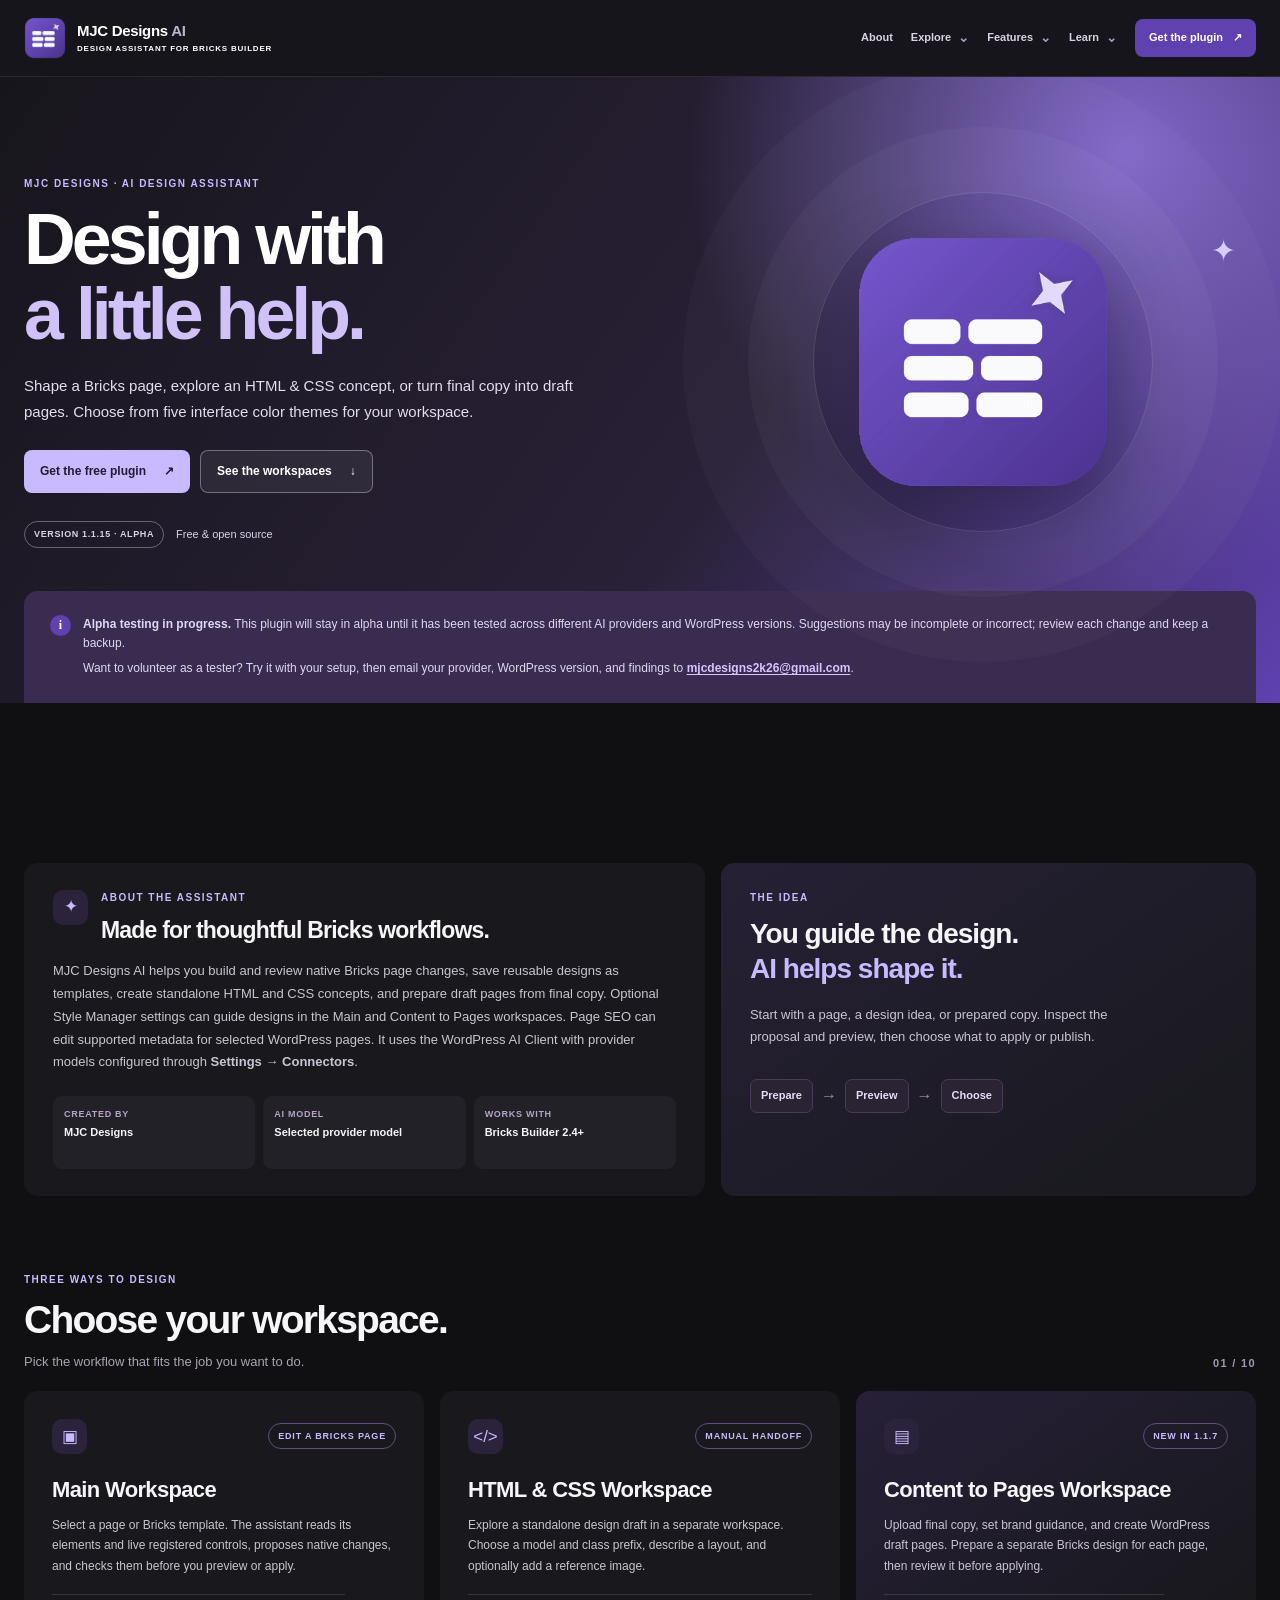
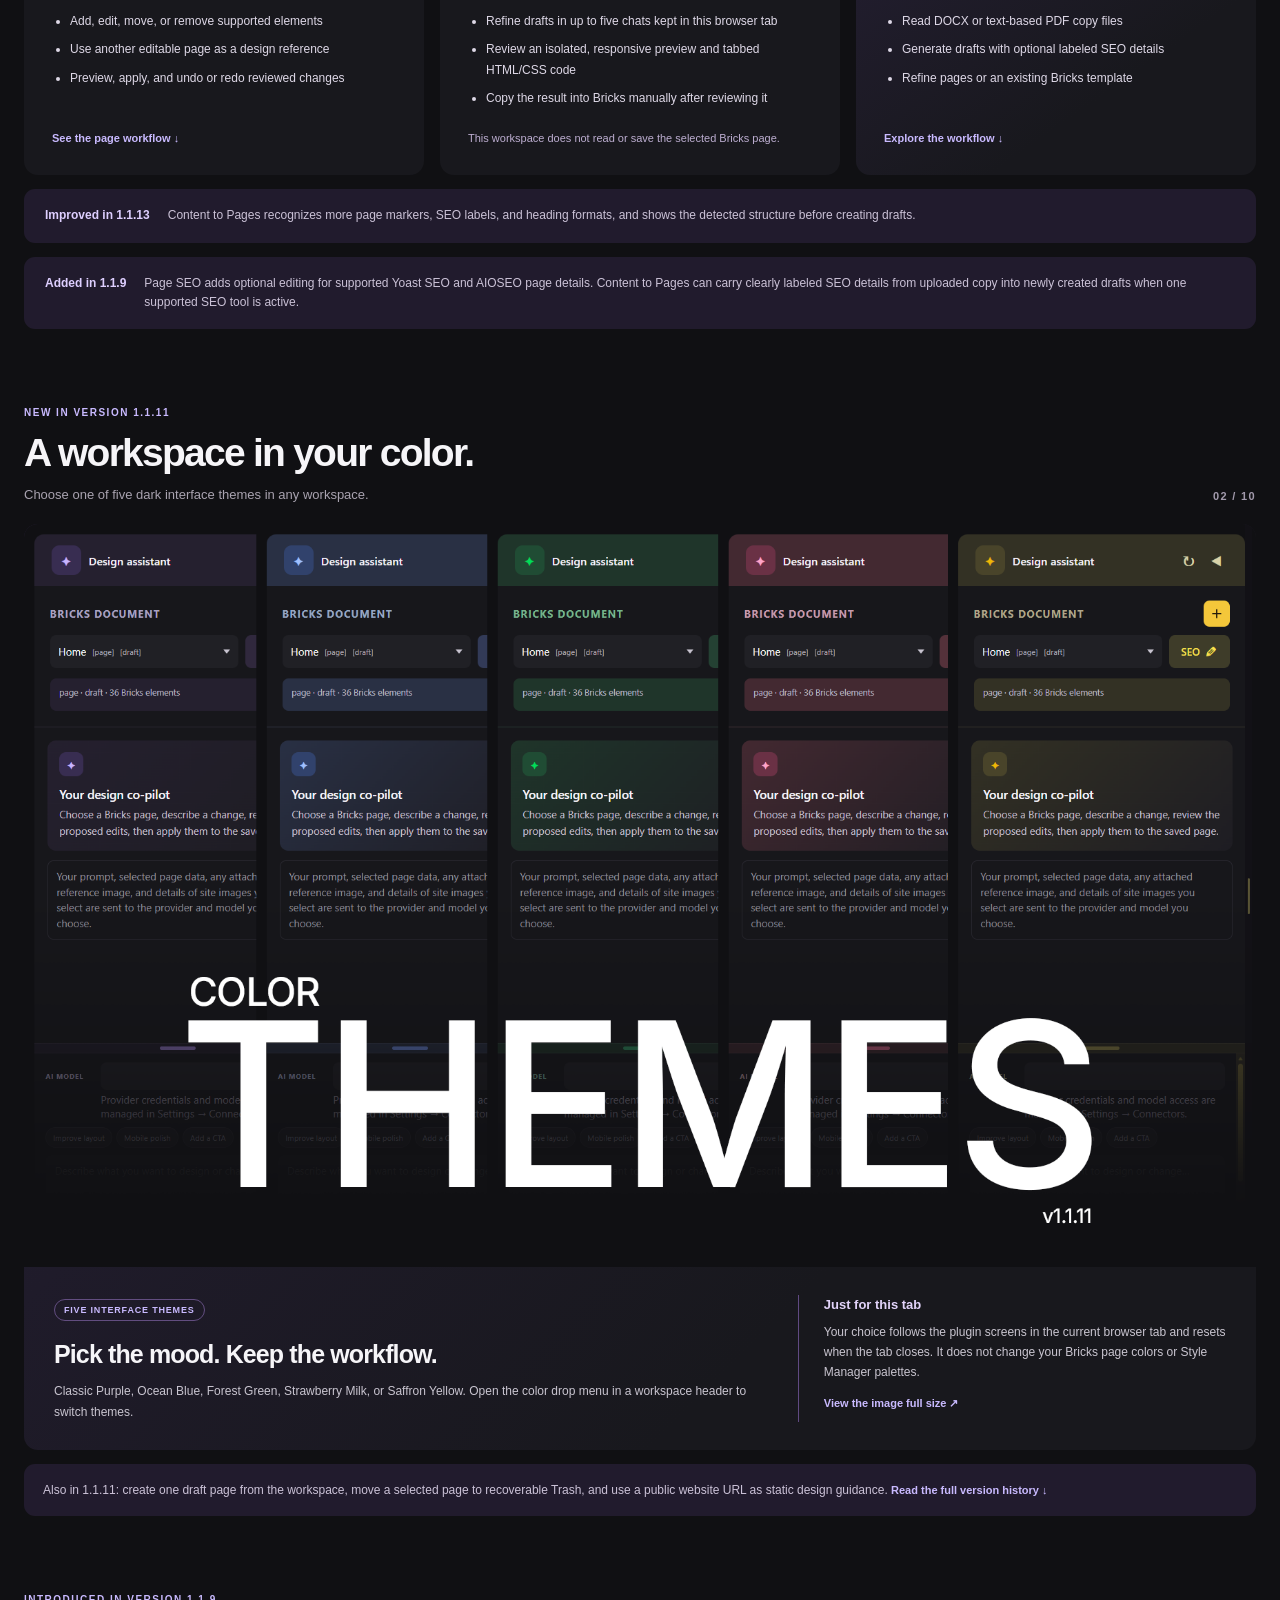
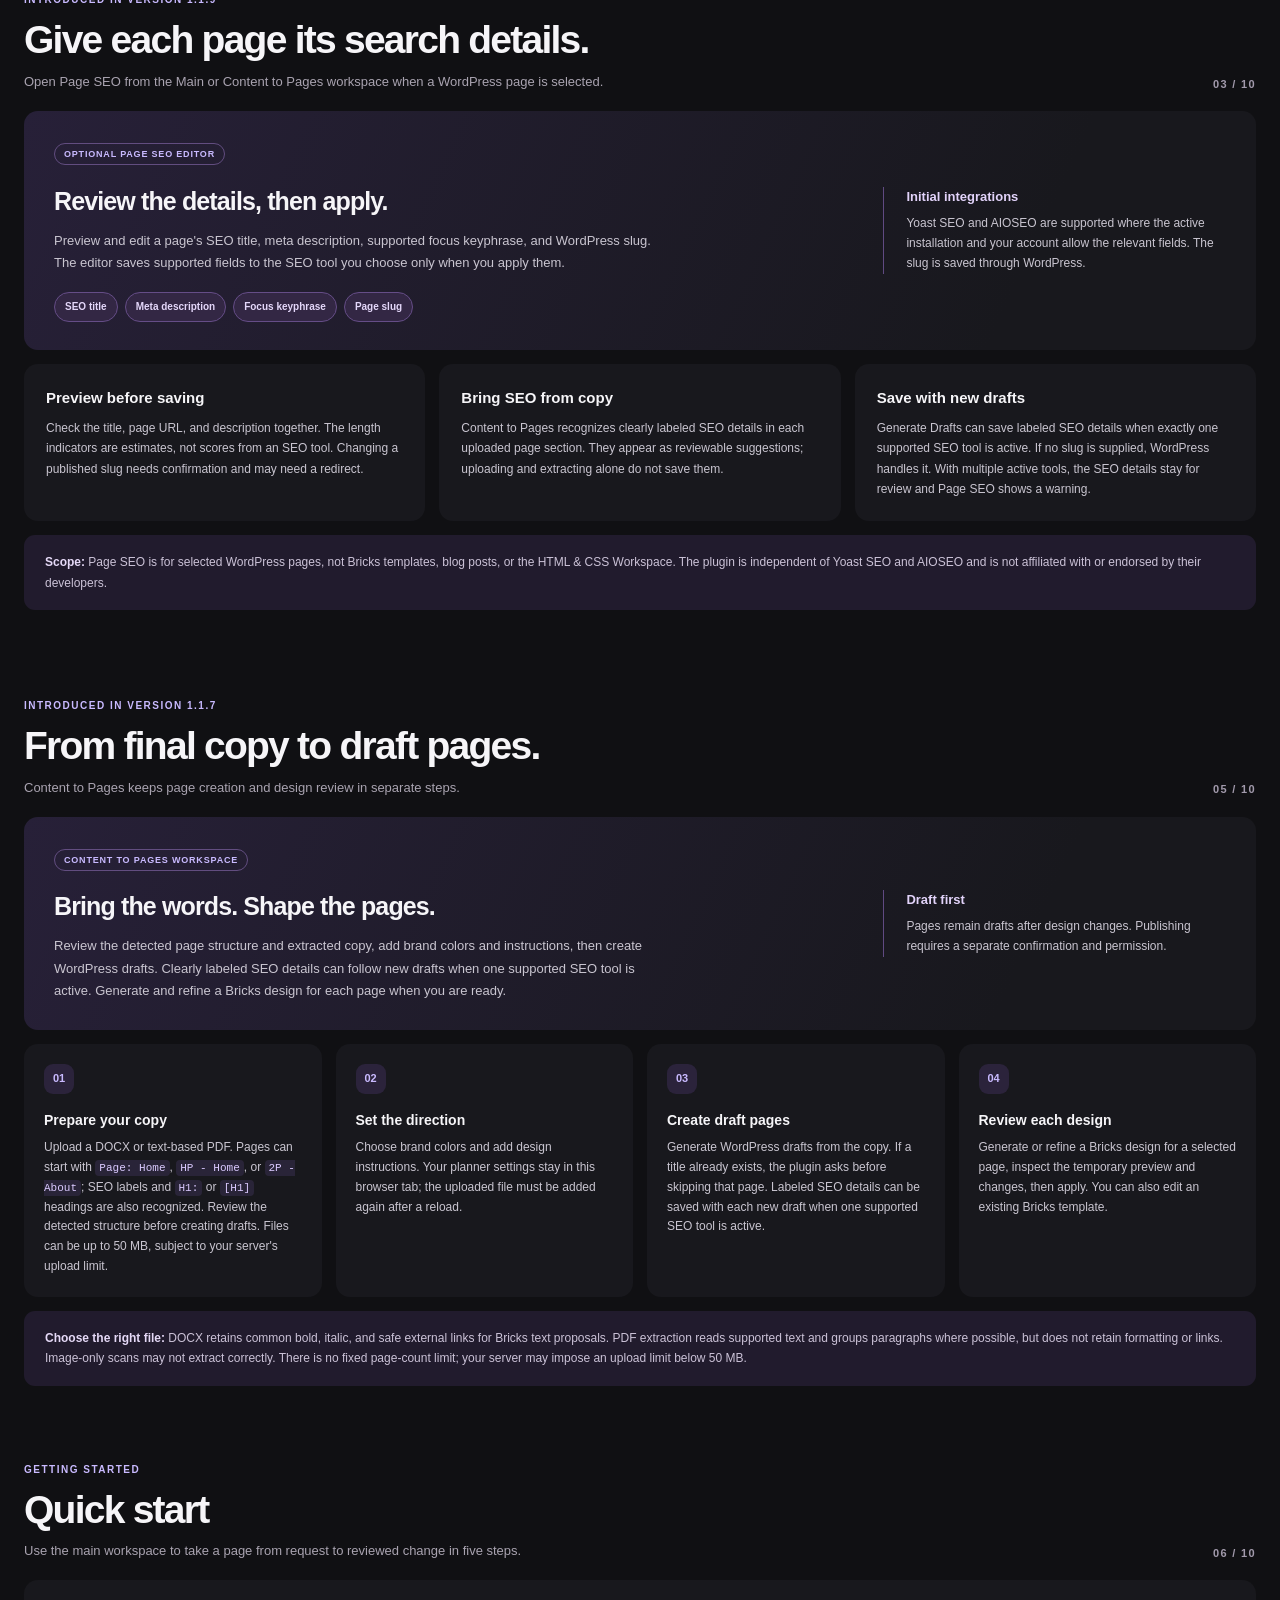
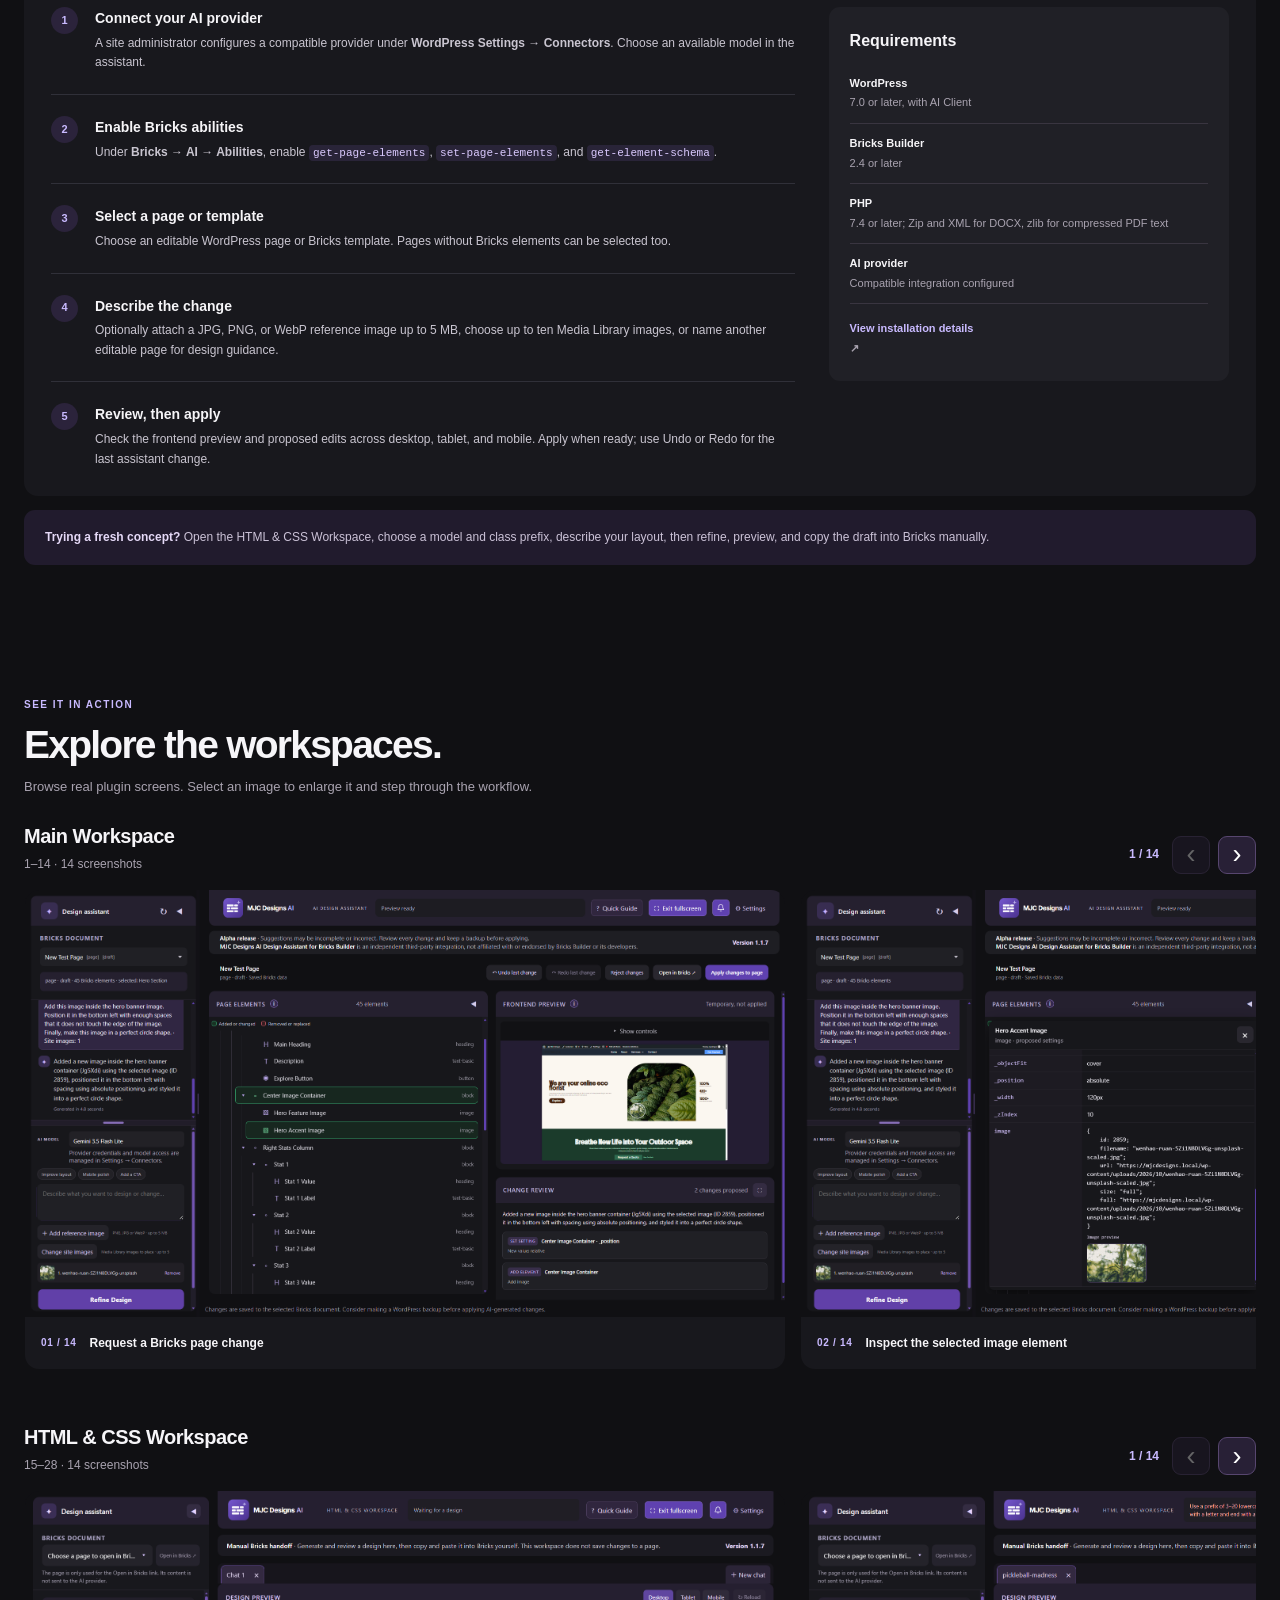
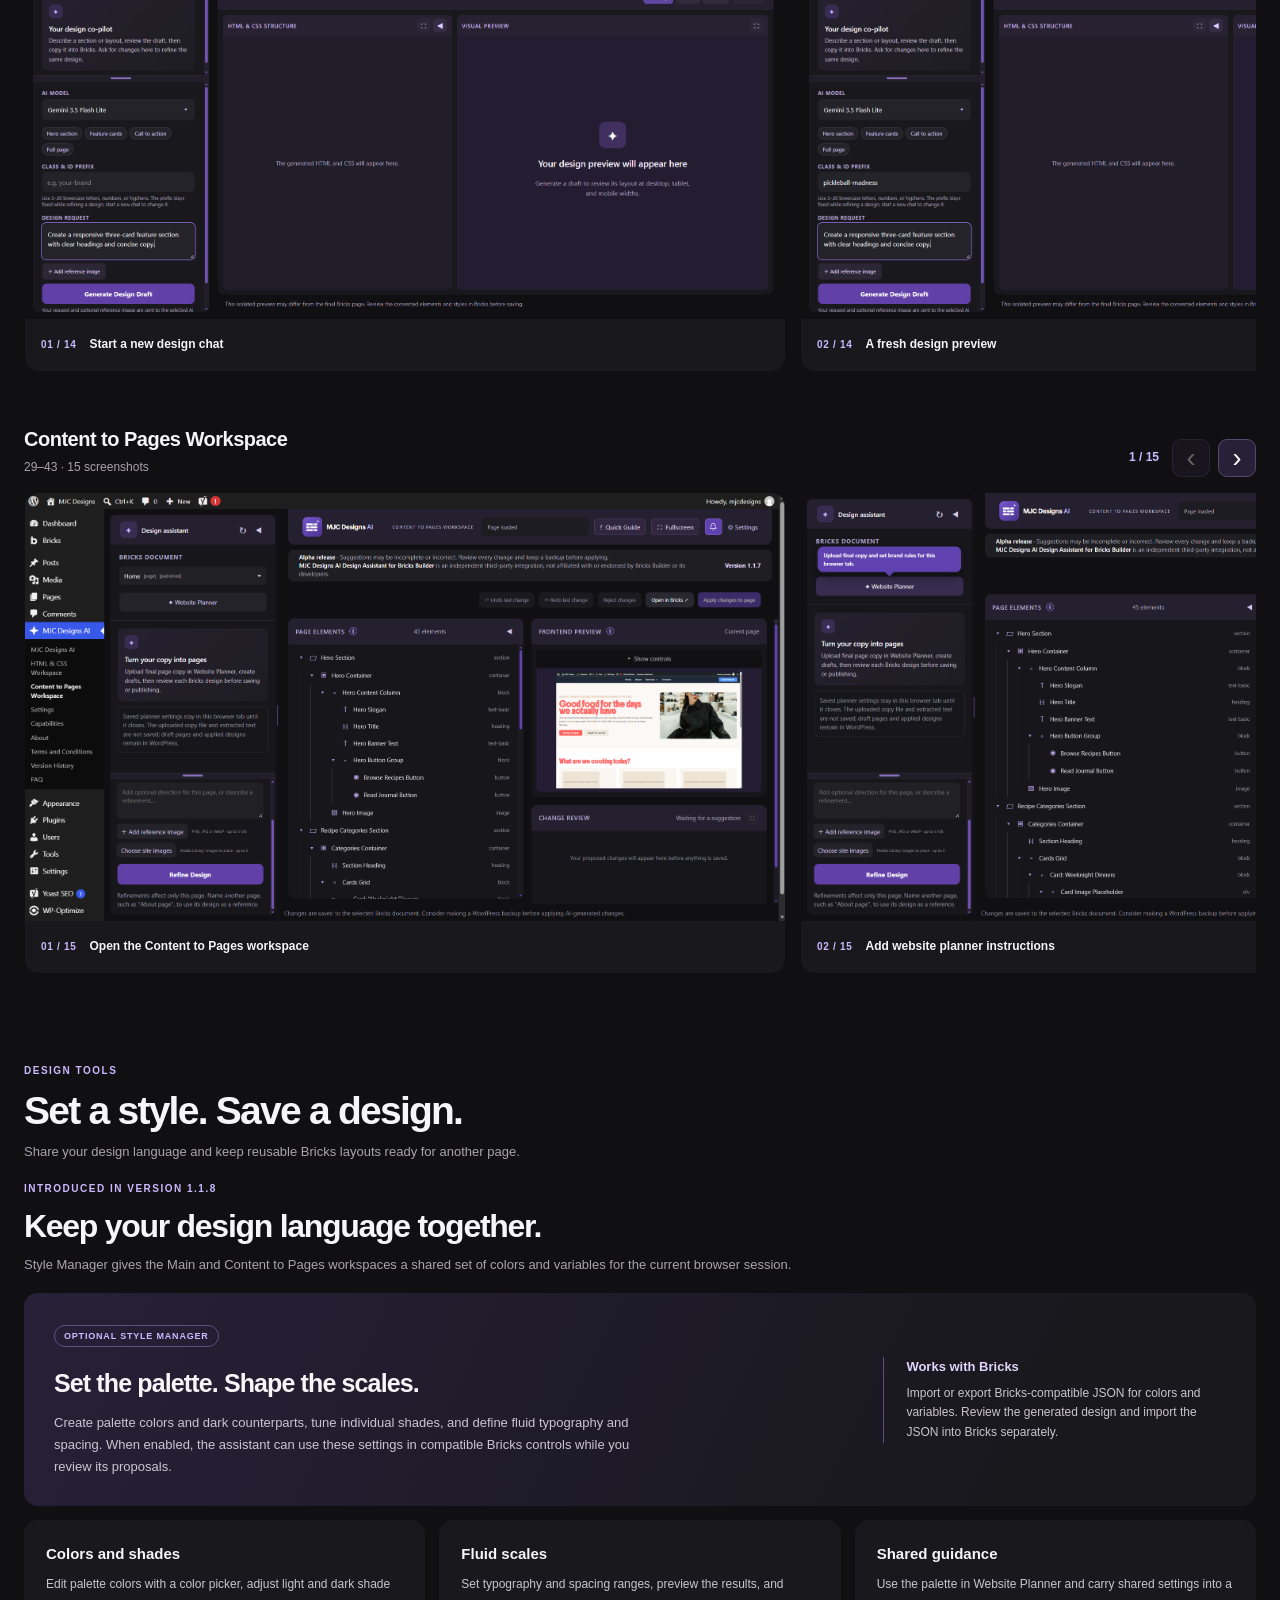
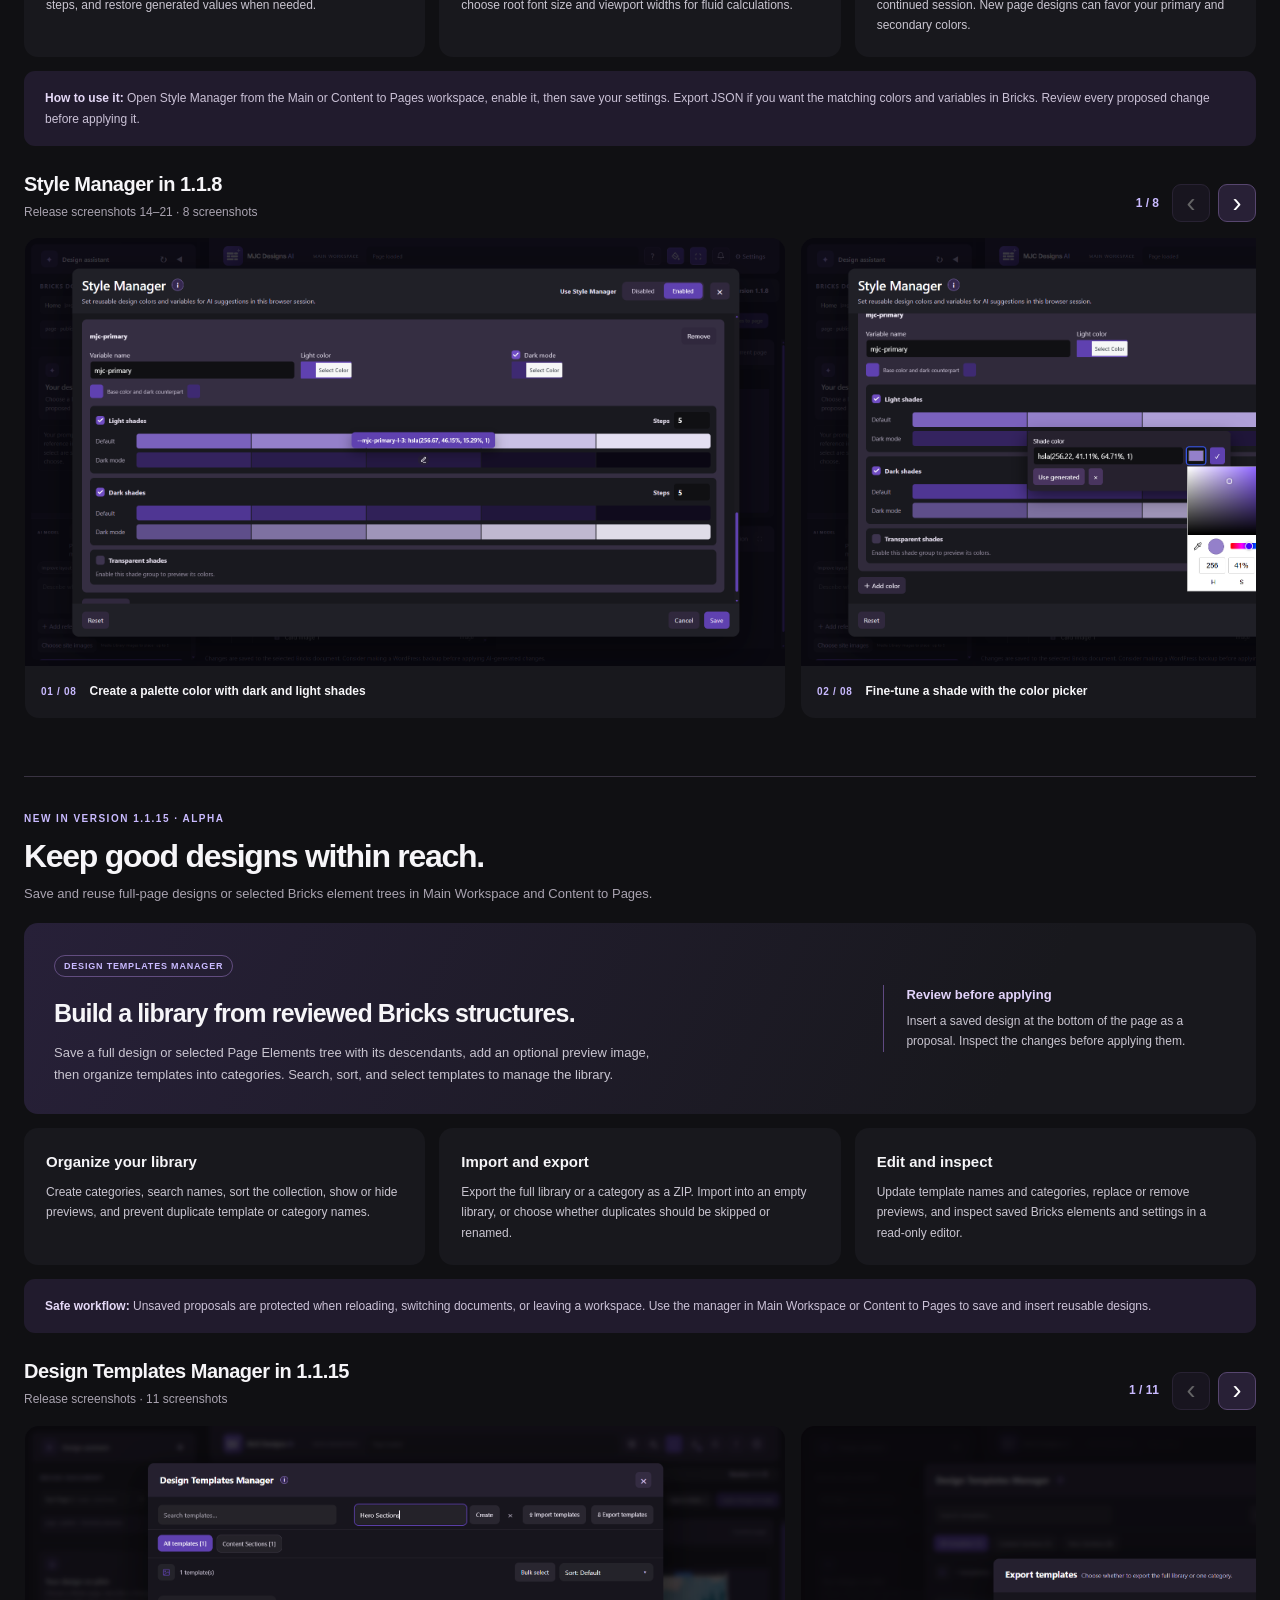
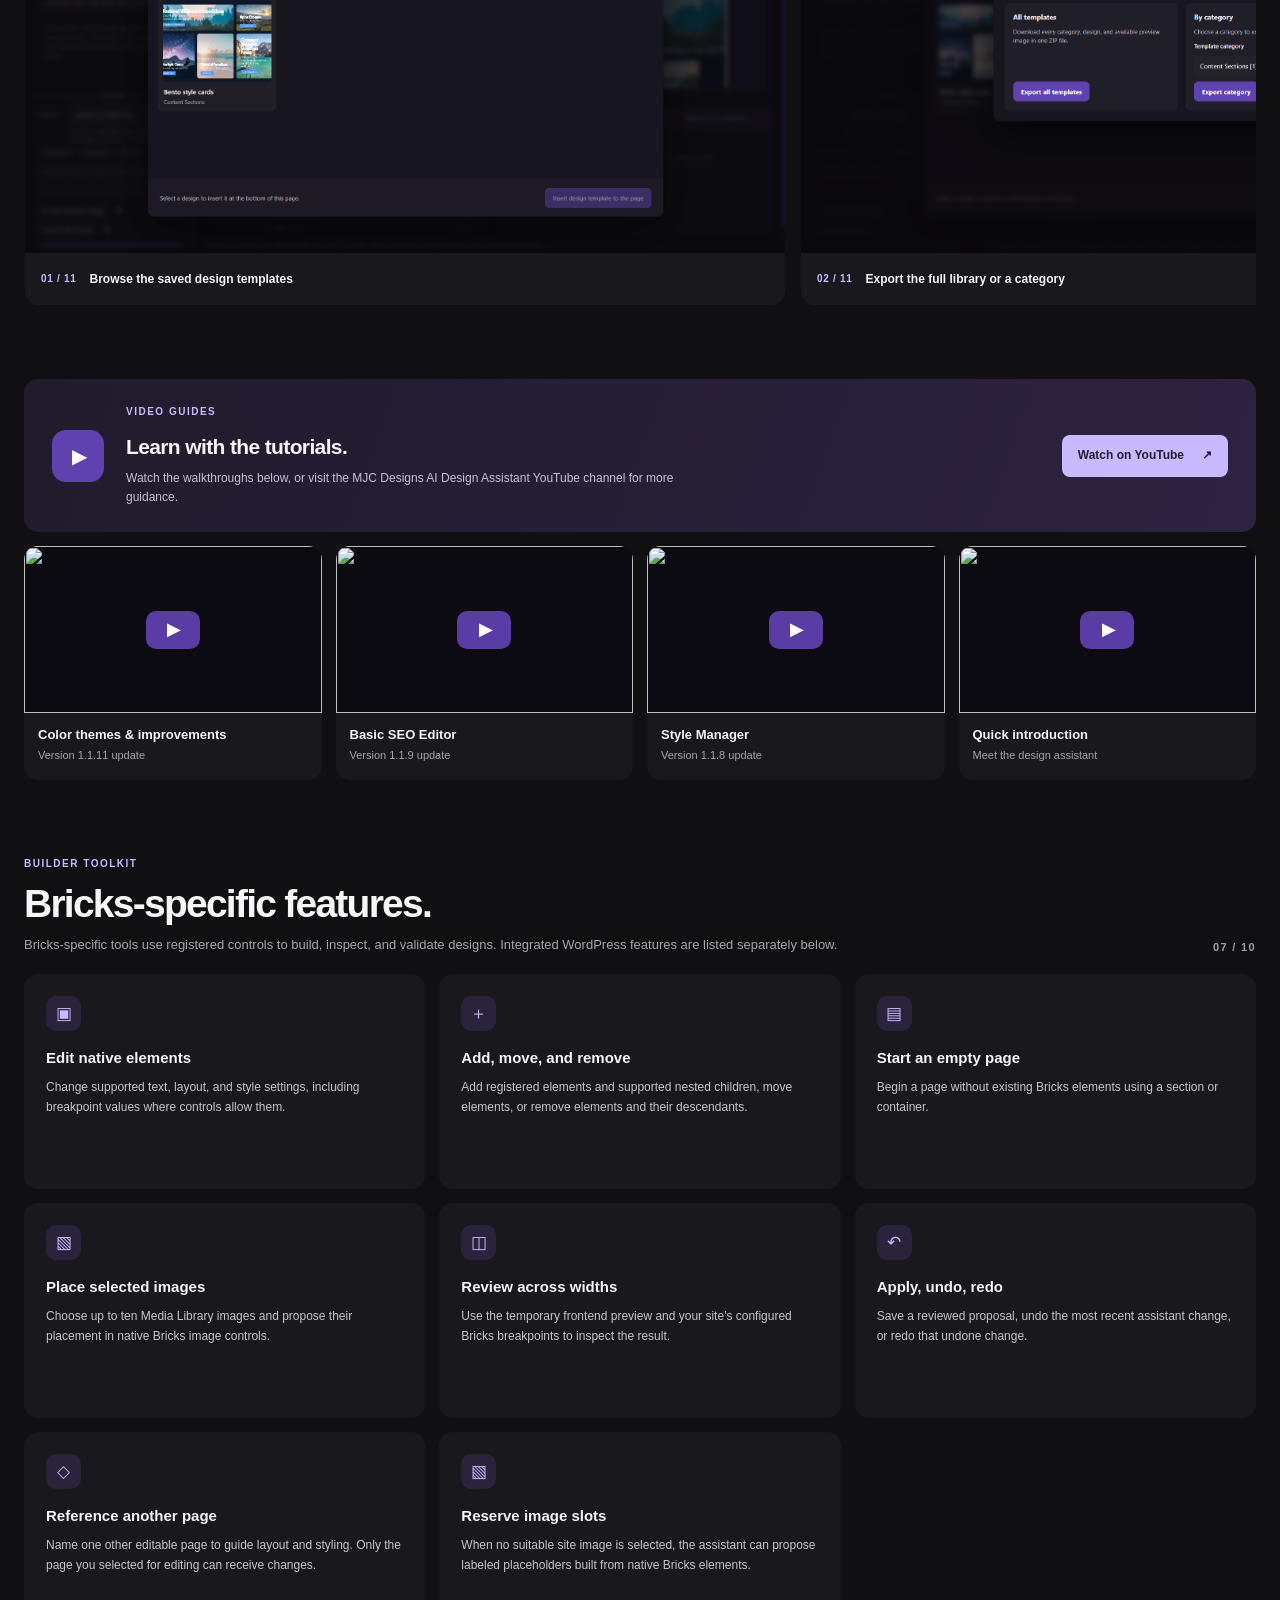
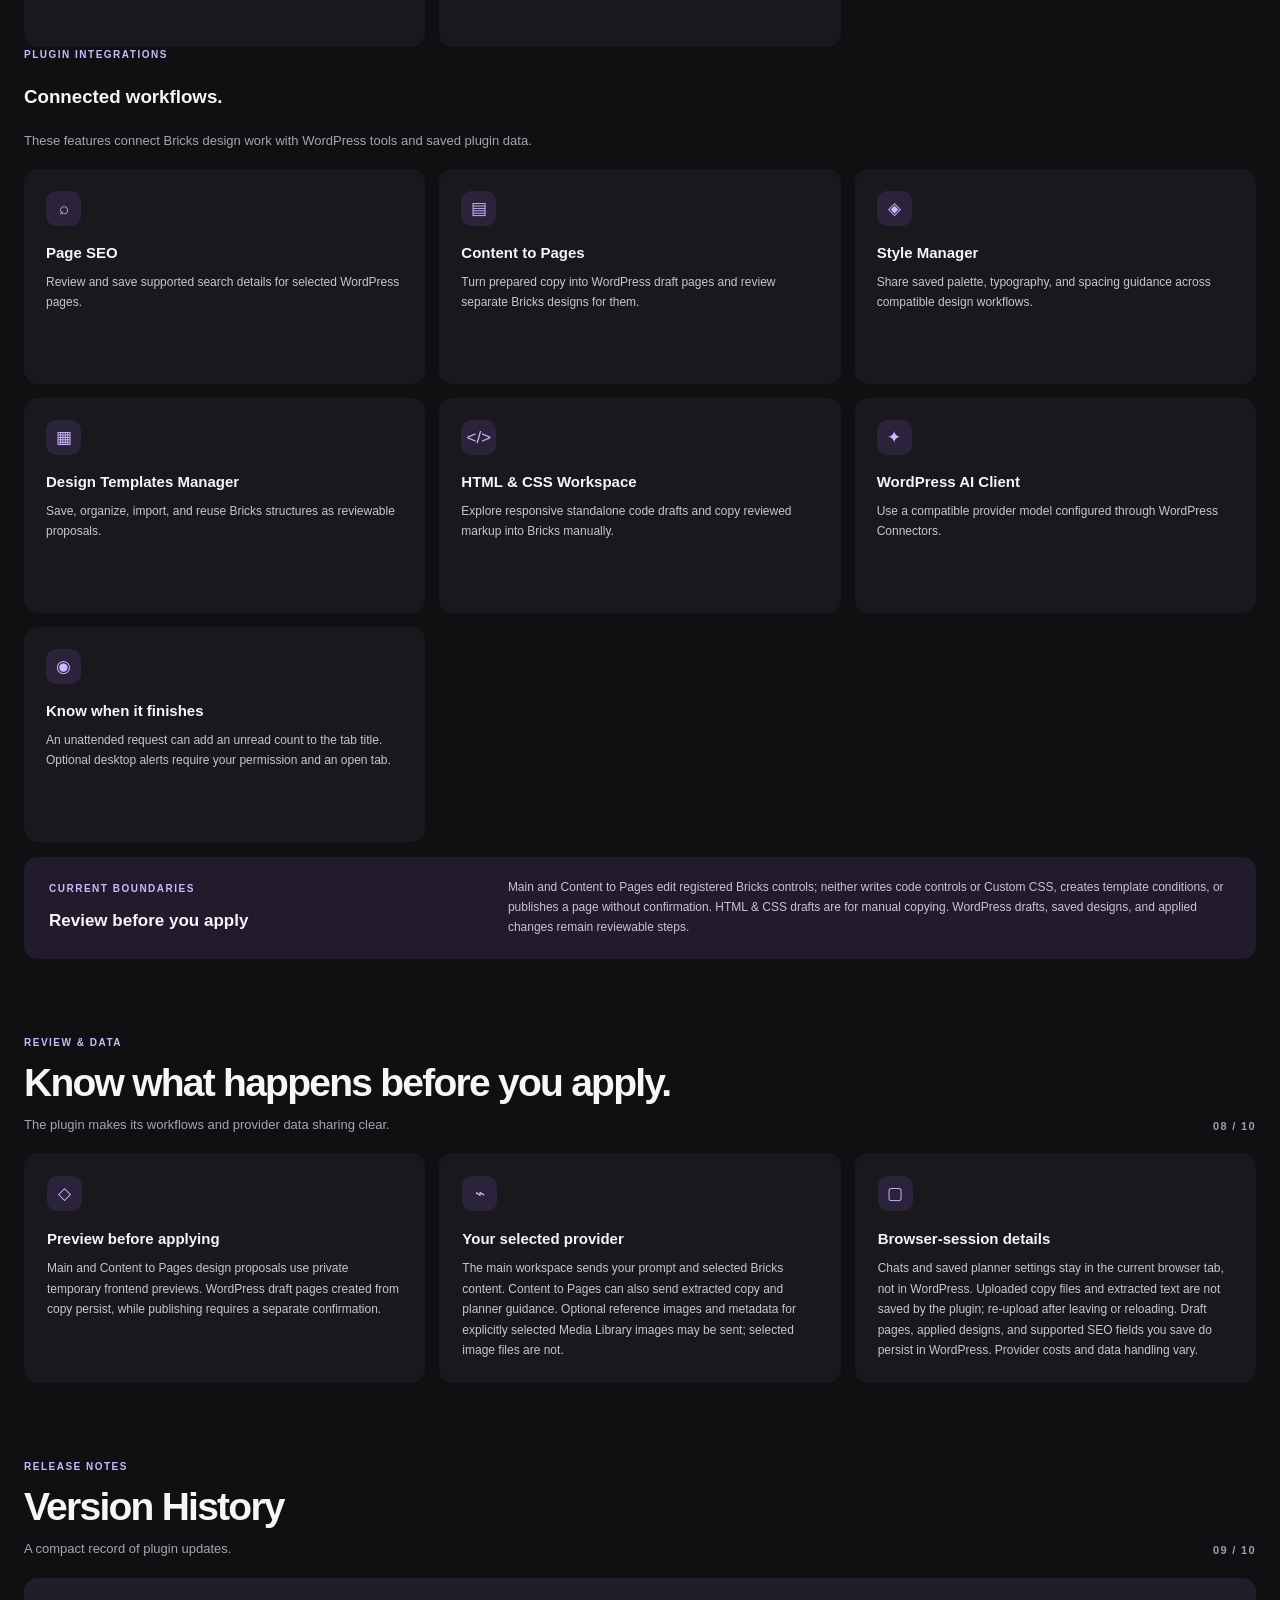
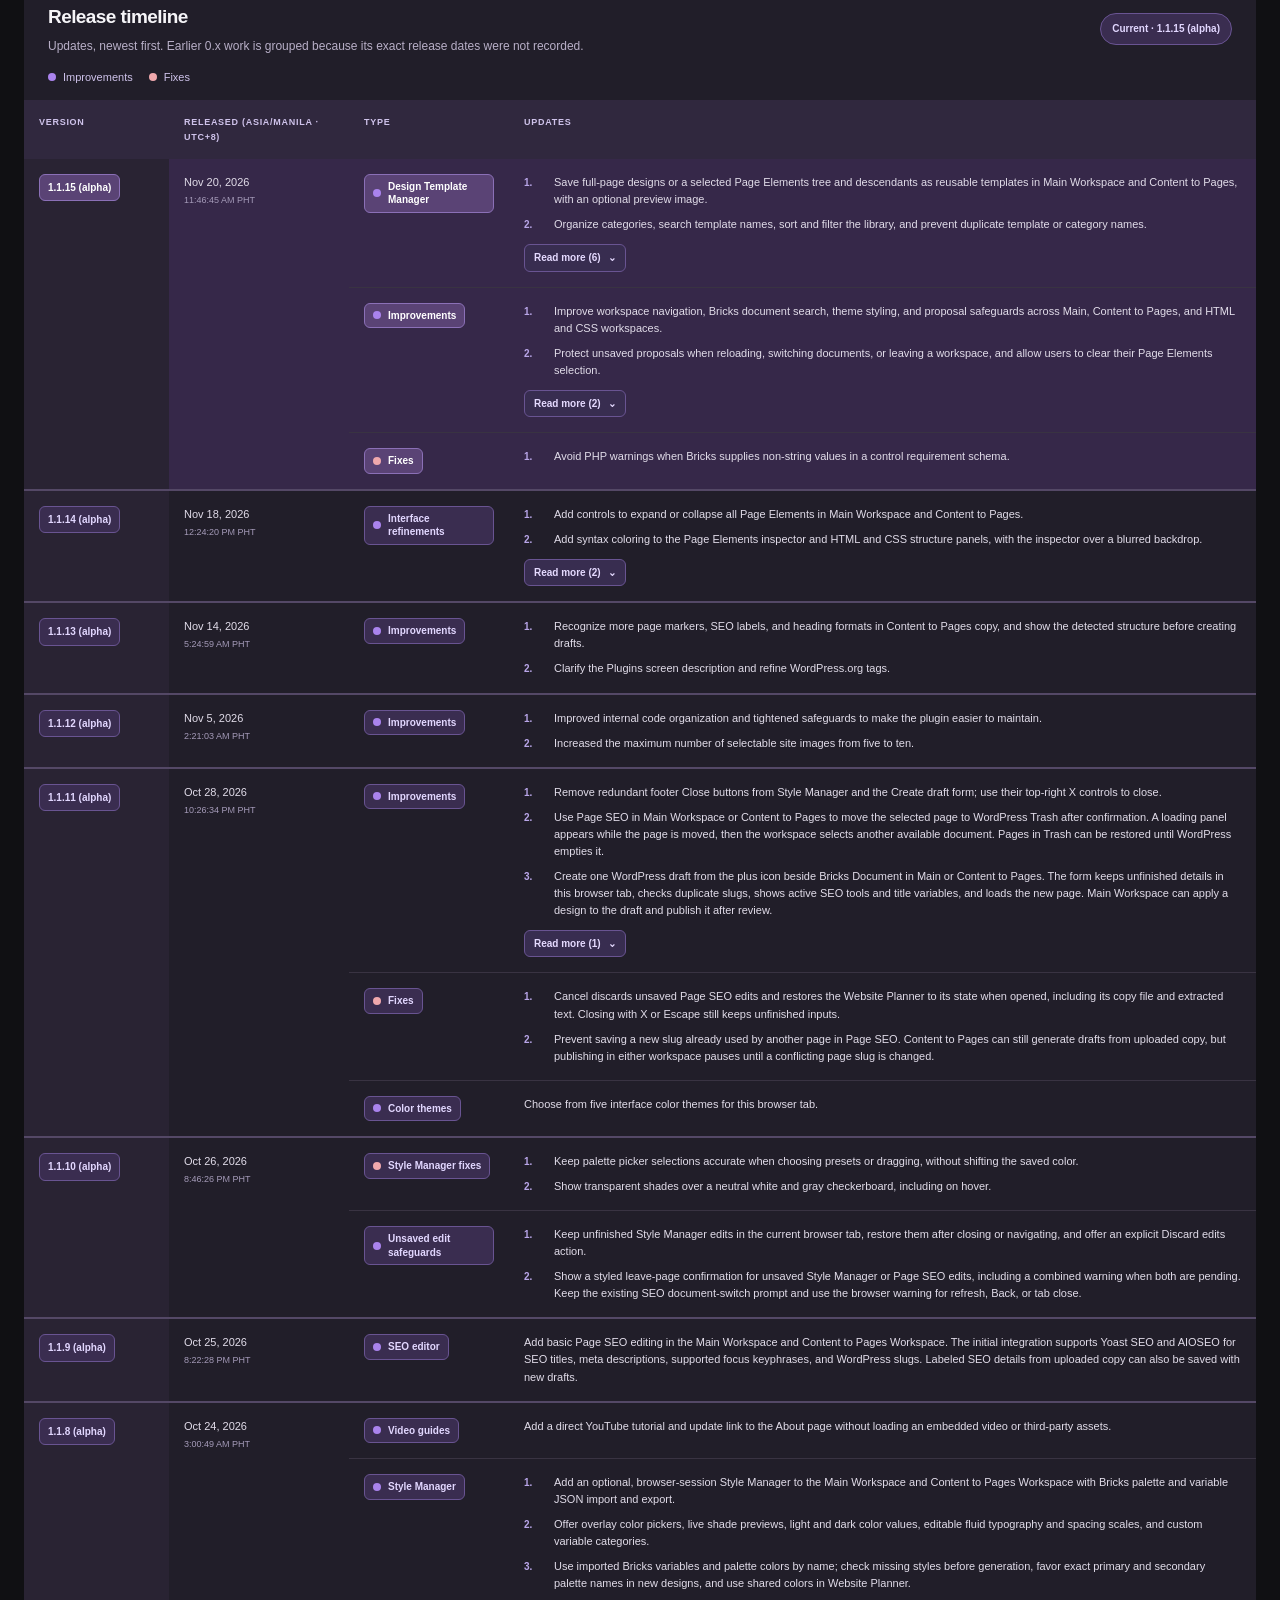
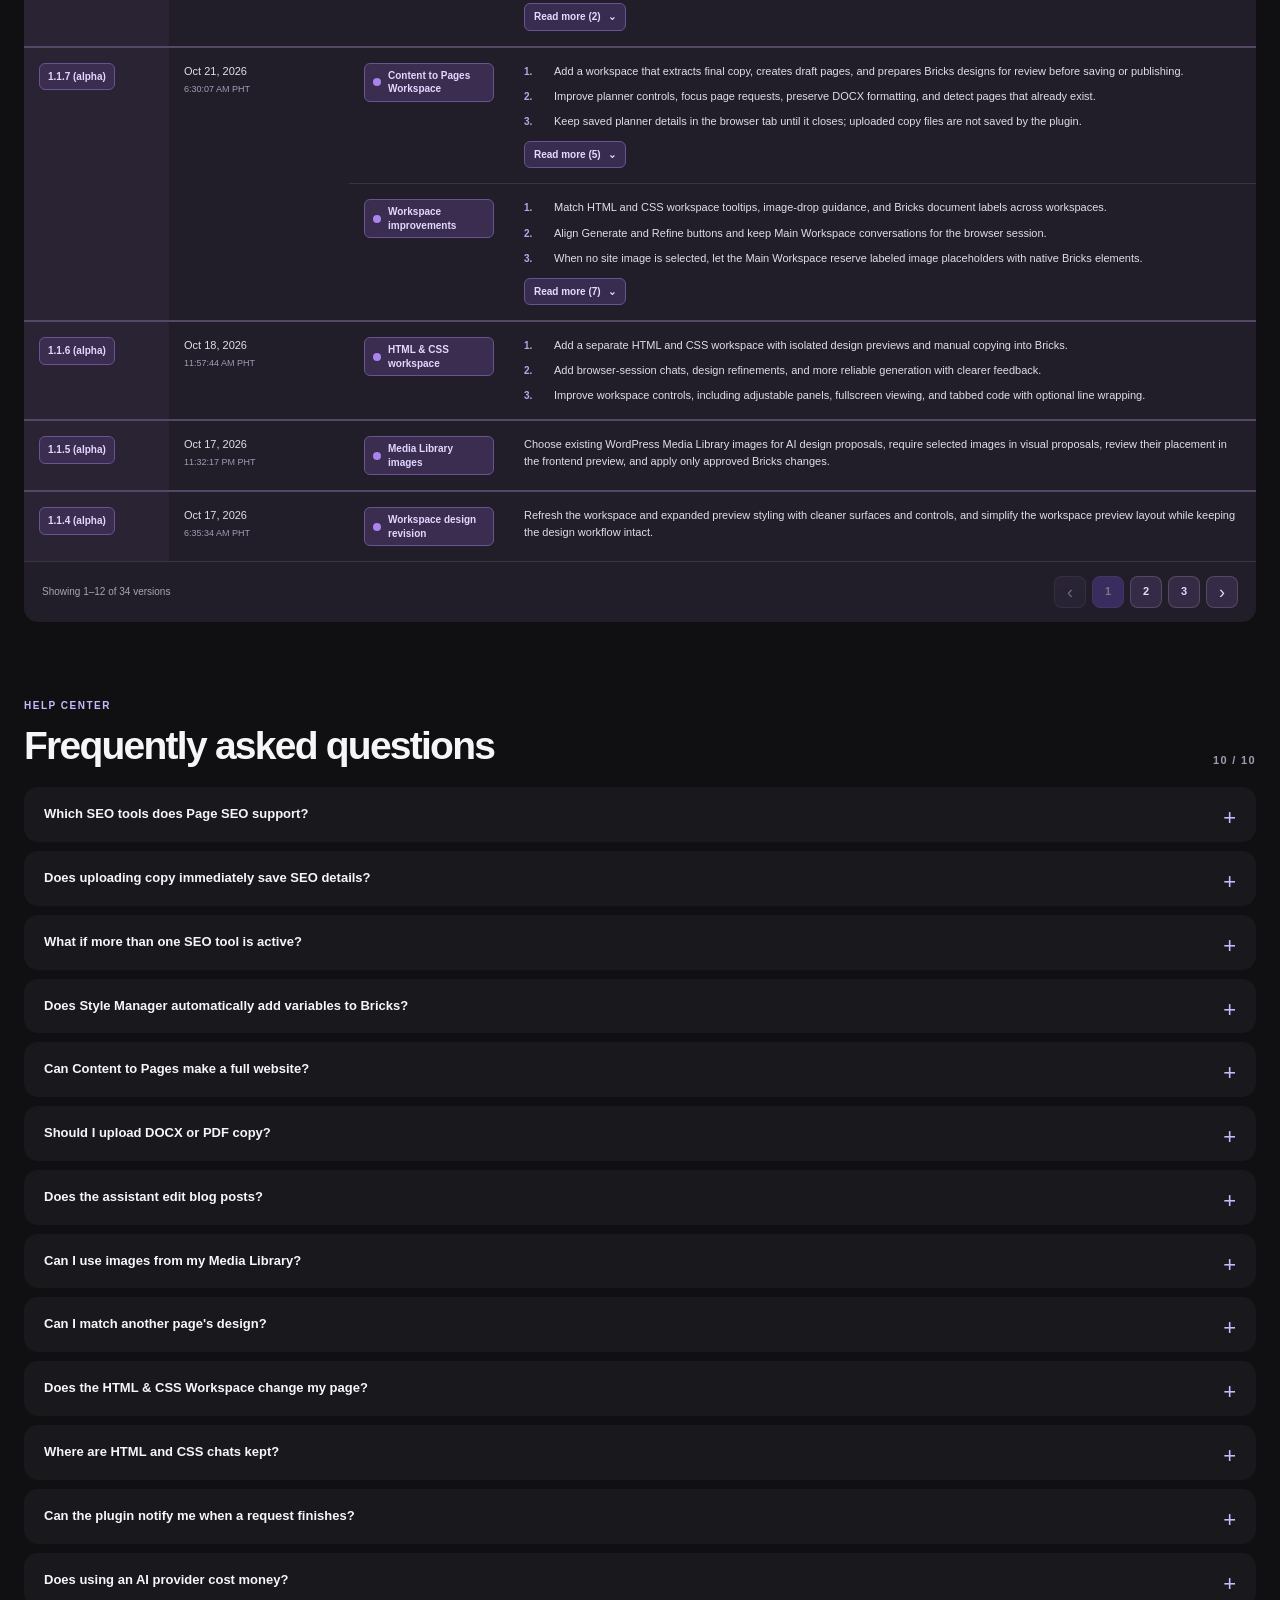
==== index.html @ eef218ed "Add files via upload Version 1.1.15 site tweaks" ====
<!doctype html>
<html lang="en">
<head>
  <meta charset="utf-8">
  <meta name="viewport" content="width=device-width, initial-scale=1">
  <meta name="theme-color" content="#17151c">
  <meta name="description" content="MJC Designs AI 1.1.15 helps build and review Bricks designs, save reusable design templates, and create draft pages from final copy.">
  <title>MJC Designs AI Design Assistant for Bricks Builder</title>
  <link rel="icon" type="image/svg+xml" href="assets/brand-icon.svg">
  <link rel="stylesheet" href="assets/styles.css?v=1.1.15-nav-spacing-2">
  <script src="assets/site.js" defer></script>
</head>
<body>
  <a class="skip-link" href="#main">Skip to content</a>
  <header class="site-header">
    <div class="header-inner">
      <a class="brand" href="#top" aria-label="MJC Designs AI home">
        <picture><source media="(prefers-reduced-motion: reduce)" srcset="assets/brand-icon.svg"><img src="assets/mjc-designs-ai-icon-animated.gif" alt="" width="42" height="42"></picture>
        <span><strong>MJC Designs <span class="brand-ai">AI</span></strong><small>DESIGN ASSISTANT FOR BRICKS BUILDER</small></span>
      </a>
      <button class="menu-toggle" type="button" aria-label="Open navigation" aria-expanded="false" aria-controls="primary-nav"><span></span><span></span><span></span></button>
      <nav id="primary-nav" class="primary-nav" aria-label="Main navigation">
        <a href="#about">About</a><details class="nav-dropdown"><summary>Explore</summary><div class="nav-dropdown-menu"><a href="#workspaces">Workspaces</a><a href="#color-themes">Color themes</a><a href="#screenshots">Workspace screenshots</a><a href="#quick-start">Quick start</a></div></details><details class="nav-dropdown"><summary>Features</summary><div class="nav-dropdown-menu"><a href="#page-seo">Page SEO</a><a href="#style-manager">Style Manager</a><a href="#design-templates">Design Templates</a><a href="#capabilities">Capabilities</a></div></details><details class="nav-dropdown"><summary>Learn</summary><div class="nav-dropdown-menu"><a href="#tutorials">Tutorials</a><a href="#history">Version history</a><a href="#faq">FAQ</a></div></details>
        <a class="nav-button" href="https://wordpress.org/plugins/mjcdesigns-ai-design-assistant-bricks/" target="_blank" rel="noopener noreferrer">Get the plugin <span aria-hidden="true">↗</span></a>
      </nav>
    </div>
  </header>

  <main id="main">
    <section class="hero" id="top">
      <div class="hero-content wrap">
        <div class="hero-copy">
          <p class="eyebrow">MJC DESIGNS · AI DESIGN ASSISTANT</p>
          <h1>Design with<br><em>a little help.</em></h1>
          <p class="hero-intro">Shape a Bricks page, explore an HTML &amp; CSS concept, or turn final copy into draft pages. Choose from five interface color themes for your workspace.</p>
          <div class="hero-actions"><a class="button button-primary" href="https://wordpress.org/plugins/mjcdesigns-ai-design-assistant-bricks/" target="_blank" rel="noopener noreferrer">Get the free plugin <span aria-hidden="true">↗</span></a><a class="button button-secondary" href="#workspaces">See the workspaces <span aria-hidden="true">↓</span></a></div>
          <div class="hero-meta"><span class="version-pill">VERSION 1.1.15 · ALPHA</span><span>Free &amp; open source</span></div>
        </div>
        <div class="hero-icon" aria-hidden="true"><div class="hero-halo"></div><picture><source media="(prefers-reduced-motion: reduce)" srcset="assets/brand-icon.svg"><img src="assets/mjc-designs-ai-icon-animated.gif" alt="" width="260" height="260"></picture><span>✦</span></div>
      </div>
      <div class="wrap alpha-notice" role="note" aria-label="Alpha testing notice">
        <span aria-hidden="true">i</span>
        <div class="alpha-notice-copy">
          <p><strong>Alpha testing in progress.</strong> This plugin will stay in alpha until it has been tested across different AI providers and WordPress versions. Suggestions may be incomplete or incorrect; review each change and keep a backup.</p>
          <p>Want to volunteer as a tester? Try it with your setup, then email your provider, WordPress version, and findings to <a href="mailto:mjcdesigns2k26@gmail.com?subject=MJC%20Designs%20AI%20alpha%20testing">mjcdesigns2k26@gmail.com</a>.</p>
        </div>
      </div>
    </section>

    <section class="wrap overview-grid" id="about" aria-label="About the assistant">
      <article class="card about-card">
        <div class="card-head"><span class="card-icon" aria-hidden="true">✦</span><div><p class="kicker">ABOUT THE ASSISTANT</p><h2>Made for thoughtful Bricks workflows.</h2></div></div>
        <p>MJC Designs AI helps you build and review native Bricks page changes, save reusable designs as templates, create standalone HTML and CSS concepts, and prepare draft pages from final copy. Optional Style Manager settings can guide designs in the Main and Content to Pages workspaces. Page SEO can edit supported metadata for selected WordPress pages. It uses the WordPress AI Client with provider models configured through <strong>Settings → Connectors</strong>.</p>
        <div class="facts"><div><small>CREATED BY</small><strong>MJC Designs</strong></div><div><small>AI MODEL</small><strong>Selected provider model</strong></div><div><small>WORKS WITH</small><strong>Bricks Builder 2.4+</strong></div></div>
      </article>
      <article class="card about-side"><p class="kicker">THE IDEA</p><h2>You guide the design.<br><span>AI helps shape it.</span></h2><p>Start with a page, a design idea, or prepared copy. Inspect the proposal and preview, then choose what to apply or publish.</p><div class="flow"><span>Prepare</span><b>→</b><span>Preview</span><b>→</b><span>Choose</span></div></article>
    </section>

    <section class="wrap section-block" id="workspaces">
      <div class="section-title"><div><p class="kicker">THREE WAYS TO DESIGN</p><h2>Choose your workspace.</h2><p>Pick the workflow that fits the job you want to do.</p></div><span>01 / 10</span></div>
      <div class="workspace-grid">
        <article class="card workspace-card">
          <div class="workspace-card-top"><span class="card-icon" aria-hidden="true">▣</span><span class="workspace-tag">EDIT A BRICKS PAGE</span></div>
          <h3>Main Workspace</h3>
          <p>Select a page or Bricks template. The assistant reads its elements and live registered controls, proposes native changes, and checks them before you preview or apply.</p>
          <ul><li>Add, edit, move, or remove supported elements</li><li>Use another editable page as a design reference</li><li>Preview, apply, and undo or redo reviewed changes</li></ul>
          <a href="#quick-start">See the page workflow <span aria-hidden="true">↓</span></a>
        </article>
        <article class="card workspace-card">
          <div class="workspace-card-top"><span class="card-icon" aria-hidden="true">&lt;/&gt;</span><span class="workspace-tag">MANUAL HANDOFF</span></div>
          <h3>HTML &amp; CSS Workspace</h3>
          <p>Explore a standalone design draft in a separate workspace. Choose a model and class prefix, describe a layout, and optionally add a reference image.</p>
          <ul><li>Refine drafts in up to five chats kept in this browser tab</li><li>Review an isolated, responsive preview and tabbed HTML/CSS code</li><li>Copy the result into Bricks manually after reviewing it</li></ul>
          <p class="workspace-note">This workspace does not read or save the selected Bricks page.</p>
        </article>
        <article class="card workspace-card workspace-card-new">
          <div class="workspace-card-top"><span class="card-icon" aria-hidden="true">▤</span><span class="workspace-tag">NEW IN 1.1.7</span></div>
          <h3>Content to Pages Workspace</h3>
          <p>Upload final copy, set brand guidance, and create WordPress draft pages. Prepare a separate Bricks design for each page, then review it before applying.</p>
          <ul><li>Read DOCX or text-based PDF copy files</li><li>Generate drafts with optional labeled SEO details</li><li>Refine pages or an existing Bricks template</li></ul>
          <a href="#content-to-pages">Explore the workflow <span aria-hidden="true">↓</span></a>
        </article>
      </div>
      <div class="release-note"><strong>Improved in 1.1.13</strong><span>Content to Pages recognizes more page markers, SEO labels, and heading formats, and shows the detected structure before creating drafts.</span></div>
      <div class="release-note"><strong>Added in 1.1.9</strong><span>Page SEO adds optional editing for supported Yoast SEO and AIOSEO page details. Content to Pages can carry clearly labeled SEO details from uploaded copy into newly created drafts when one supported SEO tool is active.</span></div>
    </section>

    <section class="wrap section-block color-themes-section" id="color-themes" aria-labelledby="color-themes-title">
      <div class="section-title"><div><p class="kicker">NEW IN VERSION 1.1.11</p><h2 id="color-themes-title">A workspace in your color.</h2><p>Choose one of five dark interface themes in any workspace.</p></div><span>02 / 10</span></div>
      <div class="theme-showcase card">
        <a class="theme-showcase-image" href="assets/color-themes.png" target="_blank" rel="noopener noreferrer" aria-label="Open the Color Themes preview at full size"><img src="assets/color-themes.png" alt="Five MJC Designs AI interface themes side by side: Classic Purple, Ocean Blue, Forest Green, Strawberry Milk, and Saffron Yellow" width="1787" height="1078" loading="lazy" decoding="async"></a>
        <div class="theme-showcase-copy"><div><span class="workspace-tag">FIVE INTERFACE THEMES</span><h3>Pick the mood. Keep the workflow.</h3><p>Classic Purple, Ocean Blue, Forest Green, Strawberry Milk, or Saffron Yellow. Open the color drop menu in a workspace header to switch themes.</p></div><div class="theme-showcase-aside"><strong>Just for this tab</strong><p>Your choice follows the plugin screens in the current browser tab and resets when the tab closes. It does not change your Bricks page colors or Style Manager palettes.</p><a href="assets/color-themes.png" target="_blank" rel="noopener noreferrer">View the image full size <span aria-hidden="true">↗</span></a></div></div>
      </div>
      <p class="theme-release-extra">Also in 1.1.11: create one draft page from the workspace, move a selected page to recoverable Trash, and use a public website URL as static design guidance. <a href="#history">Read the full version history <span aria-hidden="true">↓</span></a></p>
    </section>

    <section class="wrap section-block" id="page-seo" aria-labelledby="page-seo-title">
      <div class="section-title"><div><p class="kicker">INTRODUCED IN VERSION 1.1.9</p><h2 id="page-seo-title">Give each page its search details.</h2><p>Open Page SEO from the Main or Content to Pages workspace when a WordPress page is selected.</p></div><span>03 / 10</span></div>
      <div class="content-lead card"><div><span class="workspace-tag">OPTIONAL PAGE SEO EDITOR</span><h3>Review the details, then apply.</h3><p>Preview and edit a page's SEO title, meta description, supported focus keyphrase, and WordPress slug. The editor saves supported fields to the SEO tool you choose only when you apply them.</p><div class="seo-fields" aria-label="Supported Page SEO details"><span>SEO title</span><span>Meta description</span><span>Focus keyphrase</span><span>Page slug</span></div></div><div class="content-lead-aside"><strong>Initial integrations</strong><span>Yoast SEO and AIOSEO are supported where the active installation and your account allow the relevant fields. The slug is saved through WordPress.</span></div></div>
      <div class="style-feature-grid">
        <article class="card"><h3>Preview before saving</h3><p>Check the title, page URL, and description together. The length indicators are estimates, not scores from an SEO tool. Changing a published slug needs confirmation and may need a redirect.</p></article>
        <article class="card"><h3>Bring SEO from copy</h3><p>Content to Pages recognizes clearly labeled SEO details in each uploaded page section. They appear as reviewable suggestions; uploading and extracting alone do not save them.</p></article>
        <article class="card"><h3>Save with new drafts</h3><p>Generate Drafts can save labeled SEO details when exactly one supported SEO tool is active. If no slug is supplied, WordPress handles it. With multiple active tools, the SEO details stay for review and Page SEO shows a warning.</p></article>
      </div>
      <p class="content-note"><strong>Scope:</strong> Page SEO is for selected WordPress pages, not Bricks templates, blog posts, or the HTML &amp; CSS Workspace. The plugin is independent of Yoast SEO and AIOSEO and is not affiliated with or endorsed by their developers.</p>
    </section>

    <section class="wrap section-block" id="content-to-pages">
      <div class="section-title"><div><p class="kicker">INTRODUCED IN VERSION 1.1.7</p><h2>From final copy to draft pages.</h2><p>Content to Pages keeps page creation and design review in separate steps.</p></div><span>05 / 10</span></div>
      <div class="content-lead card"><div><span class="workspace-tag">CONTENT TO PAGES WORKSPACE</span><h3>Bring the words. Shape the pages.</h3><p>Review the detected page structure and extracted copy, add brand colors and instructions, then create WordPress drafts. Clearly labeled SEO details can follow new drafts when one supported SEO tool is active. Generate and refine a Bricks design for each page when you are ready.</p></div><div class="content-lead-aside"><strong>Draft first</strong><span>Pages remain drafts after design changes. Publishing requires a separate confirmation and permission.</span></div></div>
      <ol class="content-steps">
        <li class="card"><span>01</span><h3>Prepare your copy</h3><p>Upload a DOCX or text-based PDF. Pages can start with <code>Page: Home</code>, <code>HP - Home</code>, or <code>2P - About</code>; SEO labels and <code>H1:</code> or <code>[H1]</code> headings are also recognized. Review the detected structure before creating drafts. Files can be up to 50 MB, subject to your server's upload limit.</p></li>
        <li class="card"><span>02</span><h3>Set the direction</h3><p>Choose brand colors and add design instructions. Your planner settings stay in this browser tab; the uploaded file must be added again after a reload.</p></li>
        <li class="card"><span>03</span><h3>Create draft pages</h3><p>Generate WordPress drafts from the copy. If a title already exists, the plugin asks before skipping that page. Labeled SEO details can be saved with each new draft when one supported SEO tool is active.</p></li>
        <li class="card"><span>04</span><h3>Review each design</h3><p>Generate or refine a Bricks design for a selected page, inspect the temporary preview and changes, then apply. You can also edit an existing Bricks template.</p></li>
      </ol>
      <div class="content-note"><strong>Choose the right file:</strong> DOCX retains common bold, italic, and safe external links for Bricks text proposals. PDF extraction reads supported text and groups paragraphs where possible, but does not retain formatting or links. Image-only scans may not extract correctly. There is no fixed page-count limit; your server may impose an upload limit below 50 MB.</div>
    </section>

    <section class="wrap section-block" id="quick-start">
      <div class="section-title"><div><p class="kicker">GETTING STARTED</p><h2>Quick start</h2><p>Use the main workspace to take a page from request to reviewed change in five steps.</p></div><span>06 / 10</span></div>
      <div class="card steps-card">
        <ol class="steps">
          <li><div><h3>Connect your AI provider</h3><p>A site administrator configures a compatible provider under <strong>WordPress Settings → Connectors</strong>. Choose an available model in the assistant.</p></div></li>
          <li><div><h3>Enable Bricks abilities</h3><p>Under <strong>Bricks → AI → Abilities</strong>, enable <code>get-page-elements</code>, <code>set-page-elements</code>, and <code>get-element-schema</code>.</p></div></li>
          <li><div><h3>Select a page or template</h3><p>Choose an editable WordPress page or Bricks template. Pages without Bricks elements can be selected too.</p></div></li>
          <li><div><h3>Describe the change</h3><p>Optionally attach a JPG, PNG, or WebP reference image up to 5 MB, choose up to ten Media Library images, or name another editable page for design guidance.</p></div></li>
          <li><div><h3>Review, then apply</h3><p>Check the frontend preview and proposed edits across desktop, tablet, and mobile. Apply when ready; use Undo or Redo for the last assistant change.</p></div></li>
        </ol>
        <aside class="requirements"><h3>Requirements</h3><div><strong>WordPress</strong><span>7.0 or later, with AI Client</span></div><div><strong>Bricks Builder</strong><span>2.4 or later</span></div><div><strong>PHP</strong><span>7.4 or later; Zip and XML for DOCX, zlib for compressed PDF text</span></div><div><strong>AI provider</strong><span>Compatible integration configured</span></div><a href="https://wordpress.org/plugins/mjcdesigns-ai-design-assistant-bricks/" target="_blank" rel="noopener noreferrer">View installation details <span aria-hidden="true">↗</span></a></aside>
      </div>
      <p class="alternate-start"><strong>Trying a fresh concept?</strong> Open the HTML &amp; CSS Workspace, choose a model and class prefix, describe your layout, then refine, preview, and copy the draft into Bricks manually.</p>
    </section>

    <section class="wrap section-block screenshots-section" id="screenshots" aria-labelledby="screenshots-title">
      <div class="section-title"><div><p class="kicker">SEE IT IN ACTION</p><h2 id="screenshots-title">Explore the workspaces.</h2><p>Browse real plugin screens. Select an image to enlarge it and step through the workflow.</p></div></div>
      <div class="screenshot-group" data-gallery="main">
        <div class="screenshot-group-head"><div><h3>Main Workspace</h3><p>1–14 · 14 screenshots</p></div><div class="screenshot-controls"><span class="screenshot-position" aria-live="polite">1 / 14</span><button class="screenshot-prev" type="button" aria-label="Previous Main Workspace screenshot" aria-controls="gallery-main">‹</button><button class="screenshot-next" type="button" aria-label="Next Main Workspace screenshot" aria-controls="gallery-main">›</button></div></div>
        <div class="screenshot-track" id="gallery-main" role="region" aria-label="Main Workspace screenshots" tabindex="0">
          <figure class="screenshot-card card"><button class="screenshot-open" type="button" aria-label="Enlarge screenshot 1: Request a Bricks page change"><img src="assets/screenshots/screenshot-1.png" alt="Request a Bricks page change in the Main workspace" loading="lazy" decoding="async" width="1917" height="1078"></button><figcaption><span>01 / 14</span><strong>Request a Bricks page change</strong></figcaption></figure>
          <figure class="screenshot-card card"><button class="screenshot-open" type="button" aria-label="Enlarge screenshot 2: Inspect the selected image element"><img src="assets/screenshots/screenshot-2.png" alt="Inspect the selected image element in the Main workspace" loading="lazy" decoding="async" width="1917" height="1078"></button><figcaption><span>02 / 14</span><strong>Inspect the selected image element</strong></figcaption></figure>
          <figure class="screenshot-card card"><button class="screenshot-open" type="button" aria-label="Enlarge screenshot 3: Review proposed element edits"><img src="assets/screenshots/screenshot-3.png" alt="Review proposed element edits in the Main workspace" loading="lazy" decoding="async" width="1467" height="867"></button><figcaption><span>03 / 14</span><strong>Review proposed element edits</strong></figcaption></figure>
          <figure class="screenshot-card card"><button class="screenshot-open" type="button" aria-label="Enlarge screenshot 4: Preview the design on desktop"><img src="assets/screenshots/screenshot-4.png" alt="Preview the design on desktop in the Main workspace" loading="lazy" decoding="async" width="1917" height="1078"></button><figcaption><span>04 / 14</span><strong>Preview the design on desktop</strong></figcaption></figure>
          <figure class="screenshot-card card"><button class="screenshot-open" type="button" aria-label="Enlarge screenshot 5: Check the tablet layout"><img src="assets/screenshots/screenshot-5.png" alt="Check the tablet layout in the Main workspace" loading="lazy" decoding="async" width="1917" height="1078"></button><figcaption><span>05 / 14</span><strong>Check the tablet layout</strong></figcaption></figure>
          <figure class="screenshot-card card"><button class="screenshot-open" type="button" aria-label="Enlarge screenshot 6: Inspect a custom preview width"><img src="assets/screenshots/screenshot-6.png" alt="Inspect a custom preview width in the Main workspace" loading="lazy" decoding="async" width="1917" height="1078"></button><figcaption><span>06 / 14</span><strong>Inspect a custom preview width</strong></figcaption></figure>
          <figure class="screenshot-card card"><button class="screenshot-open" type="button" aria-label="Enlarge screenshot 7: Open the detailed change review"><img src="assets/screenshots/screenshot-7.png" alt="Open the detailed change review in the Main workspace" loading="lazy" decoding="async" width="1917" height="1078"></button><figcaption><span>07 / 14</span><strong>Open the detailed change review</strong></figcaption></figure>
          <figure class="screenshot-card card"><button class="screenshot-open" type="button" aria-label="Enlarge screenshot 8: Expand the working panels"><img src="assets/screenshots/screenshot-8.png" alt="Expand the working panels in the Main workspace" loading="lazy" decoding="async" width="1917" height="1078"></button><figcaption><span>08 / 14</span><strong>Expand the working panels</strong></figcaption></figure>
          <figure class="screenshot-card card"><button class="screenshot-open" type="button" aria-label="Enlarge screenshot 9: Refine the proposed layout"><img src="assets/screenshots/screenshot-9.png" alt="Refine the proposed layout in the Main workspace" loading="lazy" decoding="async" width="1917" height="1078"></button><figcaption><span>09 / 14</span><strong>Refine the proposed layout</strong></figcaption></figure>
          <figure class="screenshot-card card"><button class="screenshot-open" type="button" aria-label="Enlarge screenshot 10: Confirm before applying changes"><img src="assets/screenshots/screenshot-10.png" alt="Confirm before applying changes in the Main workspace" loading="lazy" decoding="async" width="1917" height="1078"></button><figcaption><span>10 / 14</span><strong>Confirm before applying changes</strong></figcaption></figure>
          <figure class="screenshot-card card"><button class="screenshot-open" type="button" aria-label="Enlarge screenshot 11: Apply the reviewed changes"><img src="assets/screenshots/screenshot-11.png" alt="Apply the reviewed changes in the Main workspace" loading="lazy" decoding="async" width="1917" height="1078"></button><figcaption><span>11 / 14</span><strong>Apply the reviewed changes</strong></figcaption></figure>
          <figure class="screenshot-card card"><button class="screenshot-open" type="button" aria-label="Enlarge screenshot 12: Follow the quick guide"><img src="assets/screenshots/screenshot-12.png" alt="Follow the quick guide in the Main workspace" loading="lazy" decoding="async" width="1915" height="1078"></button><figcaption><span>12 / 14</span><strong>Follow the quick guide</strong></figcaption></figure>
          <figure class="screenshot-card card"><button class="screenshot-open" type="button" aria-label="Enlarge screenshot 13: Choose an AI model"><img src="assets/screenshots/screenshot-13.png" alt="Choose an AI model in the Main workspace" loading="lazy" decoding="async" width="1917" height="1078"></button><figcaption><span>13 / 14</span><strong>Choose an AI model</strong></figcaption></figure>
          <figure class="screenshot-card card"><button class="screenshot-open" type="button" aria-label="Enlarge screenshot 14: Select Media Library images"><img src="assets/screenshots/screenshot-14.png" alt="Select Media Library images in the Main workspace" loading="lazy" decoding="async" width="1917" height="1078"></button><figcaption><span>14 / 14</span><strong>Select Media Library images</strong></figcaption></figure>
        </div>
      </div>
      <div class="screenshot-group" data-gallery="html-css">
        <div class="screenshot-group-head"><div><h3>HTML &amp; CSS Workspace</h3><p>15–28 · 14 screenshots</p></div><div class="screenshot-controls"><span class="screenshot-position" aria-live="polite">1 / 14</span><button class="screenshot-prev" type="button" aria-label="Previous HTML &amp; CSS Workspace screenshot" aria-controls="gallery-html-css">‹</button><button class="screenshot-next" type="button" aria-label="Next HTML &amp; CSS Workspace screenshot" aria-controls="gallery-html-css">›</button></div></div>
        <div class="screenshot-track" id="gallery-html-css" role="region" aria-label="HTML &amp; CSS Workspace screenshots" tabindex="0">
          <figure class="screenshot-card card"><button class="screenshot-open" type="button" aria-label="Enlarge screenshot 15: Start a new design chat"><img src="assets/screenshots/screenshot-15.png" alt="Start a new design chat in the HTML &amp; CSS Workspace" loading="lazy" decoding="async" width="1917" height="1078"></button><figcaption><span>01 / 14</span><strong>Start a new design chat</strong></figcaption></figure>
          <figure class="screenshot-card card"><button class="screenshot-open" type="button" aria-label="Enlarge screenshot 16: A fresh design preview"><img src="assets/screenshots/screenshot-16.png" alt="A fresh design preview in the HTML &amp; CSS Workspace" loading="lazy" decoding="async" width="1917" height="1078"></button><figcaption><span>02 / 14</span><strong>A fresh design preview</strong></figcaption></figure>
          <figure class="screenshot-card card"><button class="screenshot-open" type="button" aria-label="Enlarge screenshot 17: Generate the design draft"><img src="assets/screenshots/screenshot-17.png" alt="Generate the design draft in the HTML &amp; CSS Workspace" loading="lazy" decoding="async" width="1917" height="1078"></button><figcaption><span>03 / 14</span><strong>Generate the design draft</strong></figcaption></figure>
          <figure class="screenshot-card card"><button class="screenshot-open" type="button" aria-label="Enlarge screenshot 18: Review code and visual preview"><img src="assets/screenshots/screenshot-18.png" alt="Review code and visual preview in the HTML &amp; CSS Workspace" loading="lazy" decoding="async" width="1917" height="1078"></button><figcaption><span>04 / 14</span><strong>Review code and visual preview</strong></figcaption></figure>
          <figure class="screenshot-card card"><button class="screenshot-open" type="button" aria-label="Enlarge screenshot 19: Inspect the HTML structure"><img src="assets/screenshots/screenshot-19.png" alt="Inspect the HTML structure in the HTML &amp; CSS Workspace" loading="lazy" decoding="async" width="1917" height="1078"></button><figcaption><span>05 / 14</span><strong>Inspect the HTML structure</strong></figcaption></figure>
          <figure class="screenshot-card card"><button class="screenshot-open" type="button" aria-label="Enlarge screenshot 20: Inspect the CSS styles"><img src="assets/screenshots/screenshot-20.png" alt="Inspect the CSS styles in the HTML &amp; CSS Workspace" loading="lazy" decoding="async" width="1917" height="1078"></button><figcaption><span>06 / 14</span><strong>Inspect the CSS styles</strong></figcaption></figure>
          <figure class="screenshot-card card"><button class="screenshot-open" type="button" aria-label="Enlarge screenshot 21: Preview the desktop layout"><img src="assets/screenshots/screenshot-21.png" alt="Preview the desktop layout in the HTML &amp; CSS Workspace" loading="lazy" decoding="async" width="1917" height="1078"></button><figcaption><span>07 / 14</span><strong>Preview the desktop layout</strong></figcaption></figure>
          <figure class="screenshot-card card"><button class="screenshot-open" type="button" aria-label="Enlarge screenshot 22: Preview the tablet layout"><img src="assets/screenshots/screenshot-22.png" alt="Preview the tablet layout in the HTML &amp; CSS Workspace" loading="lazy" decoding="async" width="1917" height="1078"></button><figcaption><span>08 / 14</span><strong>Preview the tablet layout</strong></figcaption></figure>
          <figure class="screenshot-card card"><button class="screenshot-open" type="button" aria-label="Enlarge screenshot 23: Preview the mobile layout"><img src="assets/screenshots/screenshot-23.png" alt="Preview the mobile layout in the HTML &amp; CSS Workspace" loading="lazy" decoding="async" width="1917" height="1078"></button><figcaption><span>09 / 14</span><strong>Preview the mobile layout</strong></figcaption></figure>
          <figure class="screenshot-card card"><button class="screenshot-open" type="button" aria-label="Enlarge screenshot 24: Confirm before closing a chat"><img src="assets/screenshots/screenshot-24.png" alt="Confirm before closing a chat in the HTML &amp; CSS Workspace" loading="lazy" decoding="async" width="1917" height="1078"></button><figcaption><span>10 / 14</span><strong>Confirm before closing a chat</strong></figcaption></figure>
          <figure class="screenshot-card card"><button class="screenshot-open" type="button" aria-label="Enlarge screenshot 25: Switch between design chats"><img src="assets/screenshots/screenshot-25.png" alt="Switch between design chats in the HTML &amp; CSS Workspace" loading="lazy" decoding="async" width="1917" height="1078"></button><figcaption><span>11 / 14</span><strong>Switch between design chats</strong></figcaption></figure>
          <figure class="screenshot-card card"><button class="screenshot-open" type="button" aria-label="Enlarge screenshot 26: Refine a design concept"><img src="assets/screenshots/screenshot-26.png" alt="Refine a design concept in the HTML &amp; CSS Workspace" loading="lazy" decoding="async" width="1917" height="1078"></button><figcaption><span>12 / 14</span><strong>Refine a design concept</strong></figcaption></figure>
          <figure class="screenshot-card card"><button class="screenshot-open" type="button" aria-label="Enlarge screenshot 27: Open a fresh chat"><img src="assets/screenshots/screenshot-27.png" alt="Open a fresh chat in the HTML &amp; CSS Workspace" loading="lazy" decoding="async" width="1917" height="1078"></button><figcaption><span>13 / 14</span><strong>Open a fresh chat</strong></figcaption></figure>
          <figure class="screenshot-card card"><button class="screenshot-open" type="button" aria-label="Enlarge screenshot 28: Launch the workspace from WordPress"><img src="assets/screenshots/screenshot-28.png" alt="Launch the workspace from WordPress in the HTML &amp; CSS Workspace" loading="lazy" decoding="async" width="1917" height="1078"></button><figcaption><span>14 / 14</span><strong>Launch the workspace from WordPress</strong></figcaption></figure>
        </div>
      </div>
      <div class="screenshot-group" data-gallery="content-pages">
        <div class="screenshot-group-head"><div><h3>Content to Pages Workspace</h3><p>29–43 · 15 screenshots</p></div><div class="screenshot-controls"><span class="screenshot-position" aria-live="polite">1 / 15</span><button class="screenshot-prev" type="button" aria-label="Previous Content to Pages Workspace screenshot" aria-controls="gallery-content-pages">‹</button><button class="screenshot-next" type="button" aria-label="Next Content to Pages Workspace screenshot" aria-controls="gallery-content-pages">›</button></div></div>
        <div class="screenshot-track" id="gallery-content-pages" role="region" aria-label="Content to Pages Workspace screenshots" tabindex="0">
          <figure class="screenshot-card card"><button class="screenshot-open" type="button" aria-label="Enlarge screenshot 29: Open the Content to Pages workspace"><img src="assets/screenshots/screenshot-29.png" alt="Open the Content to Pages workspace in the Content to Pages" loading="lazy" decoding="async" width="1917" height="1078"></button><figcaption><span>01 / 15</span><strong>Open the Content to Pages workspace</strong></figcaption></figure>
          <figure class="screenshot-card card"><button class="screenshot-open" type="button" aria-label="Enlarge screenshot 30: Add website planner instructions"><img src="assets/screenshots/screenshot-30.png" alt="Add website planner instructions in the Content to Pages" loading="lazy" decoding="async" width="1917" height="1078"></button><figcaption><span>02 / 15</span><strong>Add website planner instructions</strong></figcaption></figure>
          <figure class="screenshot-card card"><button class="screenshot-open" type="button" aria-label="Enlarge screenshot 31: Set brand colors and upload copy"><img src="assets/screenshots/screenshot-31.png" alt="Set brand colors and upload copy in the Content to Pages" loading="lazy" decoding="async" width="1917" height="1078"></button><figcaption><span>03 / 15</span><strong>Set brand colors and upload copy</strong></figcaption></figure>
          <figure class="screenshot-card card"><button class="screenshot-open" type="button" aria-label="Enlarge screenshot 32: Choose a DOCX or PDF file"><img src="assets/screenshots/screenshot-32.png" alt="Choose a DOCX or PDF file in the Content to Pages" loading="lazy" decoding="async" width="1910" height="1020"></button><figcaption><span>04 / 15</span><strong>Choose a DOCX or PDF file</strong></figcaption></figure>
          <figure class="screenshot-card card"><button class="screenshot-open" type="button" aria-label="Enlarge screenshot 33: Prepare copy and design guidance"><img src="assets/screenshots/screenshot-33.png" alt="Prepare copy and design guidance in the Content to Pages" loading="lazy" decoding="async" width="1917" height="1078"></button><figcaption><span>05 / 15</span><strong>Prepare copy and design guidance</strong></figcaption></figure>
          <figure class="screenshot-card card"><button class="screenshot-open" type="button" aria-label="Enlarge screenshot 34: Review the extracted copy"><img src="assets/screenshots/screenshot-34.png" alt="Review the extracted copy in the Content to Pages" loading="lazy" decoding="async" width="1917" height="1078"></button><figcaption><span>06 / 15</span><strong>Review the extracted copy</strong></figcaption></figure>
          <figure class="screenshot-card card"><button class="screenshot-open" type="button" aria-label="Enlarge screenshot 35: Resolve existing page titles"><img src="assets/screenshots/screenshot-35.png" alt="Resolve existing page titles in the Content to Pages" loading="lazy" decoding="async" width="1917" height="1078"></button><figcaption><span>07 / 15</span><strong>Resolve existing page titles</strong></figcaption></figure>
          <figure class="screenshot-card card"><button class="screenshot-open" type="button" aria-label="Enlarge screenshot 36: Select a draft page to design"><img src="assets/screenshots/screenshot-36.png" alt="Select a draft page to design in the Content to Pages" loading="lazy" decoding="async" width="1917" height="1078"></button><figcaption><span>08 / 15</span><strong>Select a draft page to design</strong></figcaption></figure>
          <figure class="screenshot-card card"><button class="screenshot-open" type="button" aria-label="Enlarge screenshot 37: Generate a Bricks page design"><img src="assets/screenshots/screenshot-37.png" alt="Generate a Bricks page design in the Content to Pages" loading="lazy" decoding="async" width="1917" height="1078"></button><figcaption><span>09 / 15</span><strong>Generate a Bricks page design</strong></figcaption></figure>
          <figure class="screenshot-card card"><button class="screenshot-open" type="button" aria-label="Enlarge screenshot 38: Review the proposed Bricks elements"><img src="assets/screenshots/screenshot-38.png" alt="Review the proposed Bricks elements in the Content to Pages" loading="lazy" decoding="async" width="1917" height="1078"></button><figcaption><span>10 / 15</span><strong>Review the proposed Bricks elements</strong></figcaption></figure>
          <figure class="screenshot-card card"><button class="screenshot-open" type="button" aria-label="Enlarge screenshot 39: Confirm before applying changes"><img src="assets/screenshots/screenshot-39.png" alt="Confirm before applying changes in the Content to Pages" loading="lazy" decoding="async" width="1917" height="1078"></button><figcaption><span>11 / 15</span><strong>Confirm before applying changes</strong></figcaption></figure>
          <figure class="screenshot-card card"><button class="screenshot-open" type="button" aria-label="Enlarge screenshot 40: Apply the page design"><img src="assets/screenshots/screenshot-40.png" alt="Apply the page design in the Content to Pages" loading="lazy" decoding="async" width="1917" height="1078"></button><figcaption><span>12 / 15</span><strong>Apply the page design</strong></figcaption></figure>
          <figure class="screenshot-card card"><button class="screenshot-open" type="button" aria-label="Enlarge screenshot 41: Confirm before publishing"><img src="assets/screenshots/screenshot-41.png" alt="Confirm before publishing in the Content to Pages" loading="lazy" decoding="async" width="1917" height="1078"></button><figcaption><span>13 / 15</span><strong>Confirm before publishing</strong></figcaption></figure>
          <figure class="screenshot-card card"><button class="screenshot-open" type="button" aria-label="Enlarge screenshot 42: Publish the finished page"><img src="assets/screenshots/screenshot-42.png" alt="Publish the finished page in the Content to Pages" loading="lazy" decoding="async" width="1917" height="1078"></button><figcaption><span>14 / 15</span><strong>Publish the finished page</strong></figcaption></figure>
          <figure class="screenshot-card card"><button class="screenshot-open" type="button" aria-label="Enlarge screenshot 43: Confirm the page was published"><img src="assets/screenshots/screenshot-43.png" alt="Confirm the page was published in the Content to Pages workspace" loading="lazy" decoding="async" width="1917" height="1078"></button><figcaption><span>15 / 15</span><strong>Confirm the page was published</strong></figcaption></figure>
        </div>
      </div>
    </section>

    <section class="wrap section-block design-tools-section" id="design-tools" aria-labelledby="design-tools-title">
      <div class="section-title"><div><p class="kicker">DESIGN TOOLS</p><h2 id="design-tools-title">Set a style. Save a design.</h2><p>Share your design language and keep reusable Bricks layouts ready for another page.</p></div></div>
      <div class="design-tool-block" id="style-manager" aria-labelledby="style-manager-title">
        <div class="section-title"><div><p class="kicker">INTRODUCED IN VERSION 1.1.8</p><h3 id="style-manager-title">Keep your design language together.</h3><p>Style Manager gives the Main and Content to Pages workspaces a shared set of colors and variables for the current browser session.</p></div></div>
        <div class="content-lead card"><div><span class="workspace-tag">OPTIONAL STYLE MANAGER</span><h3>Set the palette. Shape the scales.</h3><p>Create palette colors and dark counterparts, tune individual shades, and define fluid typography and spacing. When enabled, the assistant can use these settings in compatible Bricks controls while you review its proposals.</p></div><div class="content-lead-aside"><strong>Works with Bricks</strong><span>Import or export Bricks-compatible JSON for colors and variables. Review the generated design and import the JSON into Bricks separately.</span></div></div>
        <div class="style-feature-grid">
          <article class="card"><h3>Colors and shades</h3><p>Edit palette colors with a color picker, adjust light and dark shade steps, and restore generated values when needed.</p></article>
          <article class="card"><h3>Fluid scales</h3><p>Set typography and spacing ranges, preview the results, and choose root font size and viewport widths for fluid calculations.</p></article>
          <article class="card"><h3>Shared guidance</h3><p>Use the palette in Website Planner and carry shared settings into a continued session. New page designs can favor your primary and secondary colors.</p></article>
        </div>
        <p class="content-note"><strong>How to use it:</strong> Open Style Manager from the Main or Content to Pages workspace, enable it, then save your settings. Export JSON if you want the matching colors and variables in Bricks. Review every proposed change before applying it.</p>
      <div class="screenshot-group" data-gallery="style-manager">
        <div class="screenshot-group-head"><div><h3>Style Manager in 1.1.8</h3><p>Release screenshots 14–21 · 8 screenshots</p></div><div class="screenshot-controls"><span class="screenshot-position" aria-live="polite">1 / 8</span><button class="screenshot-prev" type="button" aria-label="Previous Style Manager screenshot" aria-controls="gallery-style-manager">‹</button><button class="screenshot-next" type="button" aria-label="Next Style Manager screenshot" aria-controls="gallery-style-manager">›</button></div></div>
        <div class="screenshot-track" id="gallery-style-manager" role="region" aria-label="Style Manager screenshots" tabindex="0">
          <figure class="screenshot-card card"><button class="screenshot-open" type="button" aria-label="Enlarge Style Manager screenshot 14: Create a palette color with dark and light shades"><img src="assets/style-manager/screenshot-14.png" alt="Create a palette color with dark and light shades in MJC Designs AI version 1.1.8" loading="lazy" decoding="async" width="1917" height="1078"></button><figcaption><span>01 / 08</span><strong>Create a palette color with dark and light shades</strong></figcaption></figure>
          <figure class="screenshot-card card"><button class="screenshot-open" type="button" aria-label="Enlarge Style Manager screenshot 15: Fine-tune a shade with the color picker"><img src="assets/style-manager/screenshot-15.png" alt="Fine-tune a shade with the color picker in MJC Designs AI version 1.1.8" loading="lazy" decoding="async" width="1917" height="1078"></button><figcaption><span>02 / 08</span><strong>Fine-tune a shade with the color picker</strong></figcaption></figure>
          <figure class="screenshot-card card"><button class="screenshot-open" type="button" aria-label="Enlarge Style Manager screenshot 16: Organize variables and import or export JSON"><img src="assets/style-manager/screenshot-16.png" alt="Organize variables and import or export JSON in MJC Designs AI version 1.1.8" loading="lazy" decoding="async" width="1917" height="1078"></button><figcaption><span>03 / 08</span><strong>Organize variables and import or export JSON</strong></figcaption></figure>
          <figure class="screenshot-card card"><button class="screenshot-open" type="button" aria-label="Enlarge Style Manager screenshot 17: Set fluid typography sizes and preview them"><img src="assets/style-manager/screenshot-17.png" alt="Set fluid typography sizes and preview them in MJC Designs AI version 1.1.8" loading="lazy" decoding="async" width="1917" height="1078"></button><figcaption><span>04 / 08</span><strong>Set fluid typography sizes and preview them</strong></figcaption></figure>
          <figure class="screenshot-card card"><button class="screenshot-open" type="button" aria-label="Enlarge Style Manager screenshot 18: Inspect the page in the Main Workspace"><img src="assets/style-manager/screenshot-18.png" alt="Inspect the page in the Main Workspace in MJC Designs AI version 1.1.8" loading="lazy" decoding="async" width="1917" height="1078"></button><figcaption><span>05 / 08</span><strong>Inspect the page in the Main Workspace</strong></figcaption></figure>
          <figure class="screenshot-card card"><button class="screenshot-open" type="button" aria-label="Enlarge Style Manager screenshot 19: Review settings using Style Manager variables"><img src="assets/style-manager/screenshot-19.png" alt="Review settings using Style Manager variables in MJC Designs AI version 1.1.8" loading="lazy" decoding="async" width="1917" height="1078"></button><figcaption><span>06 / 08</span><strong>Review settings using Style Manager variables</strong></figcaption></figure>
          <figure class="screenshot-card card"><button class="screenshot-open" type="button" aria-label="Enlarge Style Manager screenshot 20: Compare the proposed design before applying"><img src="assets/style-manager/screenshot-20.png" alt="Compare the proposed design before applying in MJC Designs AI version 1.1.8" loading="lazy" decoding="async" width="1917" height="1078"></button><figcaption><span>07 / 08</span><strong>Compare the proposed design before applying</strong></figcaption></figure>
          <figure class="screenshot-card card"><button class="screenshot-open" type="button" aria-label="Enlarge Style Manager screenshot 21: Use the shared palette in Website Planner"><img src="assets/style-manager/screenshot-21.png" alt="Use the shared palette in Website Planner in MJC Designs AI version 1.1.8" loading="lazy" decoding="async" width="1917" height="1078"></button><figcaption><span>08 / 08</span><strong>Use the shared palette in Website Planner</strong></figcaption></figure>
        </div>
      </div>
      </div>
      <div class="design-tool-block" id="design-templates" aria-labelledby="design-templates-title">
        <div class="section-title"><div><p class="kicker">NEW IN VERSION 1.1.15 · ALPHA</p><h3 id="design-templates-title">Keep good designs within reach.</h3><p>Save and reuse full-page designs or selected Bricks element trees in Main Workspace and Content to Pages.</p></div></div>
        <div class="content-lead card"><div><span class="workspace-tag">DESIGN TEMPLATES MANAGER</span><h3>Build a library from reviewed Bricks structures.</h3><p>Save a full design or selected Page Elements tree with its descendants, add an optional preview image, then organize templates into categories. Search, sort, and select templates to manage the library.</p></div><div class="content-lead-aside"><strong>Review before applying</strong><span>Insert a saved design at the bottom of the page as a proposal. Inspect the changes before applying them.</span></div></div>
        <div class="style-feature-grid template-feature-grid">
          <article class="card"><h3>Organize your library</h3><p>Create categories, search names, sort the collection, show or hide previews, and prevent duplicate template or category names.</p></article>
          <article class="card"><h3>Import and export</h3><p>Export the full library or a category as a ZIP. Import into an empty library, or choose whether duplicates should be skipped or renamed.</p></article>
          <article class="card"><h3>Edit and inspect</h3><p>Update template names and categories, replace or remove previews, and inspect saved Bricks elements and settings in a read-only editor.</p></article>
        </div>
        <p class="content-note"><strong>Safe workflow:</strong> Unsaved proposals are protected when reloading, switching documents, or leaving a workspace. Use the manager in Main Workspace or Content to Pages to save and insert reusable designs.</p>
      <div class="screenshot-group" data-gallery="design-templates">
        <div class="screenshot-group-head"><div><h3>Design Templates Manager in 1.1.15</h3><p>Release screenshots · 11 screenshots</p></div><div class="screenshot-controls"><span class="screenshot-position" aria-live="polite">1 / 11</span><button class="screenshot-prev" type="button" aria-label="Previous Design Templates screenshot" aria-controls="gallery-design-templates">‹</button><button class="screenshot-next" type="button" aria-label="Next Design Templates screenshot" aria-controls="gallery-design-templates">›</button></div></div>
        <div class="screenshot-track" id="gallery-design-templates" role="region" aria-label="Design Templates Manager screenshots" tabindex="0">
          <figure class="screenshot-card card"><button class="screenshot-open" type="button" aria-label="Enlarge Design Templates screenshot 1: Browse the saved design templates"><img src="assets/design-templates/design-template-01.png" alt="Browse the saved design templates in the Design Templates Manager" loading="lazy" decoding="async"></button><figcaption><span>01 / 11</span><strong>Browse the saved design templates</strong></figcaption></figure>
          <figure class="screenshot-card card"><button class="screenshot-open" type="button" aria-label="Enlarge Design Templates screenshot 2: Export the full library or a category"><img src="assets/design-templates/design-template-02.png" alt="Export the full library or a category in the Design Templates Manager" loading="lazy" decoding="async"></button><figcaption><span>02 / 11</span><strong>Export the full library or a category</strong></figcaption></figure>
          <figure class="screenshot-card card"><button class="screenshot-open" type="button" aria-label="Enlarge Design Templates screenshot 3: Set a template name, category, and preview"><img src="assets/design-templates/design-template-03.png" alt="Set a template name, category, and preview in the Design Templates Manager" loading="lazy" decoding="async"></button><figcaption><span>03 / 11</span><strong>Set a template name, category, and preview</strong></figcaption></figure>
          <figure class="screenshot-card card"><button class="screenshot-open" type="button" aria-label="Enlarge Design Templates screenshot 4: Review the saved Bricks element tree"><img src="assets/design-templates/design-template-04.png" alt="Review the saved Bricks element tree in the Design Templates Manager" loading="lazy" decoding="async"></button><figcaption><span>04 / 11</span><strong>Review the saved Bricks element tree</strong></figcaption></figure>
          <figure class="screenshot-card card"><button class="screenshot-open" type="button" aria-label="Enlarge Design Templates screenshot 5: Inspect template settings in the read-only editor"><img src="assets/design-templates/design-template-05.png" alt="Inspect template settings in the read-only editor in the Design Templates Manager" loading="lazy" decoding="async"></button><figcaption><span>05 / 11</span><strong>Inspect template settings in the read-only editor</strong></figcaption></figure>
          <figure class="screenshot-card card"><button class="screenshot-open" type="button" aria-label="Enlarge Design Templates screenshot 6: Insert a saved design as a reviewable proposal"><img src="assets/design-templates/design-template-06.png" alt="Insert a saved design as a reviewable proposal in the Design Templates Manager" loading="lazy" decoding="async"></button><figcaption><span>06 / 11</span><strong>Insert a saved design as a reviewable proposal</strong></figcaption></figure>
          <figure class="screenshot-card card"><button class="screenshot-open" type="button" aria-label="Enlarge Design Templates screenshot 7: Review the inserted design in Main Workspace"><img src="assets/design-templates/design-template-07.png" alt="Review the inserted design in Main Workspace in the Design Templates Manager" loading="lazy" decoding="async"></button><figcaption><span>07 / 11</span><strong>Review the inserted design in Main Workspace</strong></figcaption></figure>
          <figure class="screenshot-card card"><button class="screenshot-open" type="button" aria-label="Enlarge Design Templates screenshot 8: Save a selected element tree as a template"><img src="assets/design-templates/design-template-08.png" alt="Save a selected element tree as a template in the Design Templates Manager" loading="lazy" decoding="async"></button><figcaption><span>08 / 11</span><strong>Save a selected element tree as a template</strong></figcaption></figure>
          <figure class="screenshot-card card"><button class="screenshot-open" type="button" aria-label="Enlarge Design Templates screenshot 9: Select a saved template from the library"><img src="assets/design-templates/design-template-09.png" alt="Select a saved template from the library in the Design Templates Manager" loading="lazy" decoding="async"></button><figcaption><span>09 / 11</span><strong>Select a saved template from the library</strong></figcaption></figure>
          <figure class="screenshot-card card"><button class="screenshot-open" type="button" aria-label="Enlarge Design Templates screenshot 10: Select multiple templates for library actions"><img src="assets/design-templates/design-template-10.png" alt="Select multiple templates for library actions in the Design Templates Manager" loading="lazy" decoding="async"></button><figcaption><span>10 / 11</span><strong>Select multiple templates for library actions</strong></figcaption></figure>
          <figure class="screenshot-card card"><button class="screenshot-open" type="button" aria-label="Enlarge Design Templates screenshot 11: Browse templates by category"><img src="assets/design-templates/design-template-11.png" alt="Browse templates by category in the Design Templates Manager" loading="lazy" decoding="async"></button><figcaption><span>11 / 11</span><strong>Browse templates by category</strong></figcaption></figure>
        </div>
      </div>
      </div>
    </section>

    <section class="tutorial-group" aria-label="Video guides and tutorial previews">
    <section class="wrap tutorials" id="tutorials" aria-labelledby="tutorials-title">
      <div class="tutorials-icon" aria-hidden="true">▶</div>
      <div><p class="kicker">VIDEO GUIDES</p><h2 id="tutorials-title">Learn with the tutorials.</h2><p>Watch the walkthroughs below, or visit the MJC Designs AI Design Assistant YouTube channel for more guidance.</p></div>
      <a class="button tutorial-button" href="https://www.youtube.com/@MJCDesignsAIDesignAssistant" target="_blank" rel="noopener noreferrer">Watch on YouTube <span aria-hidden="true">↗</span></a>
    </section>

    <section class="wrap video-section" aria-label="Tutorial video previews">
      <div class="video-row">
        <article class="video-card card"><button class="video-play" type="button" data-video-id="14GGq1oVnys" aria-label="Play Color Themes and Improvements v1.1.11 tutorial"><img src="https://i.ytimg.com/vi/14GGq1oVnys/hqdefault.jpg" alt="" loading="lazy" width="480" height="360"><span class="video-play-icon" aria-hidden="true">▶</span></button><h3>Color themes &amp; improvements</h3><p>Version 1.1.11 update</p></article>
        <article class="video-card card"><button class="video-play" type="button" data-video-id="Twsc76adARY" aria-label="Play Basic SEO Editor v1.1.9 tutorial"><img src="https://i.ytimg.com/vi/Twsc76adARY/hqdefault.jpg" alt="" loading="lazy" width="480" height="360"><span class="video-play-icon" aria-hidden="true">▶</span></button><h3>Basic SEO Editor</h3><p>Version 1.1.9 update</p></article>
        <article class="video-card card"><button class="video-play" type="button" data-video-id="KtNWXH5DtYc" aria-label="Play Style Manager v1.1.8 tutorial"><img src="https://i.ytimg.com/vi/KtNWXH5DtYc/hqdefault.jpg" alt="" loading="lazy" width="480" height="360"><span class="video-play-icon" aria-hidden="true">▶</span></button><h3>Style Manager</h3><p>Version 1.1.8 update</p></article>
        <article class="video-card card"><button class="video-play" type="button" data-video-id="6aAGUea4cvk" aria-label="Play quick introduction to the assistant"><img src="https://i.ytimg.com/vi/6aAGUea4cvk/hqdefault.jpg" alt="" loading="lazy" width="480" height="360"><span class="video-play-icon" aria-hidden="true">▶</span></button><h3>Quick introduction</h3><p>Meet the design assistant</p></article>
      </div>
    </section>
    </section>

    <section class="wrap section-block" id="capabilities">
      <div class="section-title"><div><p class="kicker">BUILDER TOOLKIT</p><h2>Bricks-specific features.</h2><p>Bricks-specific tools use registered controls to build, inspect, and validate designs. Integrated WordPress features are listed separately below.</p></div><span>07 / 10</span></div>
      <div class="capability-grid">
        <article class="card capability"><span class="card-icon" aria-hidden="true">▣</span><h3>Edit native elements</h3><p>Change supported text, layout, and style settings, including breakpoint values where controls allow them.</p></article>
        <article class="card capability"><span class="card-icon" aria-hidden="true">＋</span><h3>Add, move, and remove</h3><p>Add registered elements and supported nested children, move elements, or remove elements and their descendants.</p></article>
        <article class="card capability"><span class="card-icon" aria-hidden="true">▤</span><h3>Start an empty page</h3><p>Begin a page without existing Bricks elements using a section or container.</p></article>
        <article class="card capability"><span class="card-icon" aria-hidden="true">▧</span><h3>Place selected images</h3><p>Choose up to ten Media Library images and propose their placement in native Bricks image controls.</p></article>
        <article class="card capability"><span class="card-icon" aria-hidden="true">◫</span><h3>Review across widths</h3><p>Use the temporary frontend preview and your site's configured Bricks breakpoints to inspect the result.</p></article>
        <article class="card capability"><span class="card-icon" aria-hidden="true">↶</span><h3>Apply, undo, redo</h3><p>Save a reviewed proposal, undo the most recent assistant change, or redo that undone change.</p></article>
        <article class="card capability"><span class="card-icon" aria-hidden="true">◇</span><h3>Reference another page</h3><p>Name one other editable page to guide layout and styling. Only the page you selected for editing can receive changes.</p></article>
        <article class="card capability"><span class="card-icon" aria-hidden="true">▧</span><h3>Reserve image slots</h3><p>When no suitable site image is selected, the assistant can propose labeled placeholders built from native Bricks elements.</p></article>
        
      </div>
      <div class="integrated-capabilities">
        <div class="section-title"><div><p class="kicker">PLUGIN INTEGRATIONS</p><h3>Connected workflows.</h3><p>These features connect Bricks design work with WordPress tools and saved plugin data.</p></div></div>
        <div class="capability-grid">
          <article class="card capability"><span class="card-icon" aria-hidden="true">⌕</span><h3>Page SEO</h3><p>Review and save supported search details for selected WordPress pages.</p></article>
          <article class="card capability"><span class="card-icon" aria-hidden="true">▤</span><h3>Content to Pages</h3><p>Turn prepared copy into WordPress draft pages and review separate Bricks designs for them.</p></article>
          <article class="card capability"><span class="card-icon" aria-hidden="true">◈</span><h3>Style Manager</h3><p>Share saved palette, typography, and spacing guidance across compatible design workflows.</p></article>
          <article class="card capability"><span class="card-icon" aria-hidden="true">▦</span><h3>Design Templates Manager</h3><p>Save, organize, import, and reuse Bricks structures as reviewable proposals.</p></article>
          <article class="card capability"><span class="card-icon" aria-hidden="true">&lt;/&gt;</span><h3>HTML &amp; CSS Workspace</h3><p>Explore responsive standalone code drafts and copy reviewed markup into Bricks manually.</p></article>
          <article class="card capability"><span class="card-icon" aria-hidden="true">✦</span><h3>WordPress AI Client</h3><p>Use a compatible provider model configured through WordPress Connectors.</p></article><article class="card capability"><span class="card-icon" aria-hidden="true">◉</span><h3>Know when it finishes</h3><p>An unattended request can add an unread count to the tab title. Optional desktop alerts require your permission and an open tab.</p></article>
        </div>
      </div>
      <div class="limitations"><div><p class="kicker">CURRENT BOUNDARIES</p><h3>Review before you apply</h3></div><p>Main and Content to Pages edit registered Bricks controls; neither writes code controls or Custom CSS, creates template conditions, or publishes a page without confirmation. HTML &amp; CSS drafts are for manual copying. WordPress drafts, saved designs, and applied changes remain reviewable steps.</p></div>
    </section>

    <section class="wrap section-block" id="review">
      <div class="section-title"><div><p class="kicker">REVIEW &amp; DATA</p><h2>Know what happens before you apply.</h2><p>The plugin makes its workflows and provider data sharing clear.</p></div><span>08 / 10</span></div>
      <div class="review-grid">
        <article class="card"><span class="card-icon" aria-hidden="true">◇</span><h3>Preview before applying</h3><p>Main and Content to Pages design proposals use private temporary frontend previews. WordPress draft pages created from copy persist, while publishing requires a separate confirmation.</p></article>
        <article class="card"><span class="card-icon" aria-hidden="true">⌁</span><h3>Your selected provider</h3><p>The main workspace sends your prompt and selected Bricks content. Content to Pages can also send extracted copy and planner guidance. Optional reference images and metadata for explicitly selected Media Library images may be sent; selected image files are not.</p></article>
        <article class="card"><span class="card-icon" aria-hidden="true">▢</span><h3>Browser-session details</h3><p>Chats and saved planner settings stay in the current browser tab, not in WordPress. Uploaded copy files and extracted text are not saved by the plugin; re-upload after leaving or reloading. Draft pages, applied designs, and supported SEO fields you save do persist in WordPress. Provider costs and data handling vary.</p></article>
      </div>
    </section>

    <section class="wrap section-block history-section" id="history" aria-labelledby="history-title">
      <div class="section-title"><div><p class="kicker">RELEASE NOTES</p><h2 id="history-title">Version History</h2><p>A compact record of plugin updates.</p></div><span>09 / 10</span></div>
      <div class="history-card card">
        <div class="history-intro"><div><h3>Release timeline</h3><p>Updates, newest first. Earlier 0.x work is grouped because its exact release dates were not recorded.</p></div><span class="history-current">Current · 1.1.15 (alpha)</span></div>
        <div class="history-legend" aria-label="Change types"><span><i class="history-dot is-change" aria-hidden="true"></i>Improvements</span><span><i class="history-dot is-fix" aria-hidden="true"></i>Fixes</span></div>
        <div class="history-table-wrap"><table class="history-table"><thead><tr><th scope="col">Version</th><th scope="col">Released (Asia/Manila · UTC+8)</th><th scope="col">Type</th><th scope="col">Updates</th></tr></thead>
        <tbody class="history-version-group history-alpha">
          <tr><th scope="rowgroup" rowspan="3"><span class="history-version">1.1.15 (alpha)</span></th><td class="history-date" rowspan="3"><time datetime="2026-11-20T11:46:45+08:00"><span>Nov 20, 2026</span><small>11:46:45 AM PHT</small></time></td><td class="history-type-cell"><span class="history-type"><i class="history-dot is-change" aria-hidden="true"></i>Design Template Manager</span></td><td><ul class="history-updates"><li><span class="history-item-number">1.</span><span>Save full-page designs or a selected Page Elements tree and descendants as reusable templates in Main Workspace and Content to Pages, with an optional preview image.</span></li><li><span class="history-item-number">2.</span><span>Organize categories, search template names, sort and filter the library, and prevent duplicate template or category names.</span></li><li class="history-more-item"><details class="history-more"><summary><span class="history-more-label">Read more (6)</span><span class="history-less-label">Show less</span><span class="history-chevron" aria-hidden="true">⌄</span></summary><ul><li><span class="history-item-number">3.</span><span>Show counts for all templates and each category, sort by default order, name, or category, and show or hide preview images.</span></li><li><span class="history-item-number">4.</span><span>Select or deselect cards, delete one or many templates with confirmation, and show displayed and selected counts.</span></li><li><span class="history-item-number">5.</span><span>Import and export the full library or one category as a ZIP; exported archives begin with `mjcdesigns-templates-`. Import into an empty library, or skip duplicate names or create renamed copies with numbered suffixes.</span></li><li><span class="history-item-number">6.</span><span>Insert the selected design at the bottom of the page as a reviewable proposal, with unsaved-change protection and loading feedback.</span></li><li><span class="history-item-number">7.</span><span>Improve manager dialogs and controls with theme-aware styling, clear messages, scrolling, a 95vh maximum height, full-width loading and empty states, and the Design Templates Manager modal title.</span></li><li><span class="history-item-number">8.</span><span>Edit saved names and categories, replace or remove preview images, and inspect the saved Bricks tree and settings in a read-only editor.</span></li></ul></details></li></ul></td></tr>
          <tr><td class="history-type-cell"><span class="history-type"><i class="history-dot is-change" aria-hidden="true"></i>Improvements</span></td><td><ul class="history-updates"><li><span class="history-item-number">1.</span><span>Improve workspace navigation, Bricks document search, theme styling, and proposal safeguards across Main, Content to Pages, and HTML and CSS workspaces.</span></li><li><span class="history-item-number">2.</span><span>Protect unsaved proposals when reloading, switching documents, or leaving a workspace, and allow users to clear their Page Elements selection.</span></li><li class="history-more-item"><details class="history-more"><summary><span class="history-more-label">Read more (2)</span><span class="history-less-label">Show less</span><span class="history-chevron" aria-hidden="true">⌄</span></summary><ul><li><span class="history-item-number">3.</span><span>Update workspace guidance and subpage documentation to describe current template workflows.</span></li><li><span class="history-item-number">4.</span><span>Separate the Capabilities page into Bricks-specific features and capabilities integrated by the plugin.</span></li></ul></details></li></ul></td></tr>
          <tr><td class="history-type-cell"><span class="history-type"><i class="history-dot is-fix" aria-hidden="true"></i>Fixes</span></td><td><ul class="history-updates"><li><span class="history-item-number">1.</span><span>Avoid PHP warnings when Bricks supplies non-string values in a control requirement schema.</span></li></ul></td></tr>
        </tbody>
        <tbody class="history-version-group">
          <tr><th scope="rowgroup" rowspan="1"><span class="history-version">1.1.14 (alpha)</span></th><td class="history-date" rowspan="1"><time datetime="2026-11-18T12:24:20+08:00"><span>Nov 18, 2026</span><small>12:24:20 PM PHT</small></time></td><td class="history-type-cell"><span class="history-type"><i class="history-dot is-change" aria-hidden="true"></i>Interface refinements</span></td><td><ul class="history-updates"><li><span class="history-item-number">1.</span><span>Add controls to expand or collapse all Page Elements in Main Workspace and Content to Pages.</span></li><li><span class="history-item-number">2.</span><span>Add syntax coloring to the Page Elements inspector and HTML and CSS structure panels, with the inspector over a blurred backdrop.</span></li><li class="history-more-item"><details class="history-more"><summary><span class="history-more-label">Read more (2)</span><span class="history-less-label">Show less</span><span class="history-chevron" aria-hidden="true">⌄</span></summary><ul><li><span class="history-item-number">3.</span><span>Align header icon spacing and Settings buttons across workspaces, fix their navigation links, add a tooltip to HTML and CSS status messages, and delay tooltips by half a second.</span></li><li><span class="history-item-number">4.</span><span>Make the HTML and CSS assistant panel resizable with pointer and keyboard controls, matching the other workspaces.</span></li></ul></details></li></ul></td></tr>
        </tbody>
        <tbody class="history-version-group">
          <tr><th scope="rowgroup" rowspan="1"><span class="history-version">1.1.13 (alpha)</span></th><td class="history-date" rowspan="1"><time datetime="2026-11-14T05:24:59+08:00"><span>Nov 14, 2026</span><small>5:24:59 AM PHT</small></time></td><td class="history-type-cell"><span class="history-type"><i class="history-dot is-change" aria-hidden="true"></i>Improvements</span></td><td><ul class="history-updates"><li><span class="history-item-number">1.</span><span>Recognize more page markers, SEO labels, and heading formats in Content to Pages copy, and show the detected structure before creating drafts.</span></li><li><span class="history-item-number">2.</span><span>Clarify the Plugins screen description and refine WordPress.org tags.</span></li></ul></td></tr>
        </tbody>
        <tbody class="history-version-group">
          <tr><th scope="rowgroup" rowspan="1"><span class="history-version">1.1.12 (alpha)</span></th><td class="history-date" rowspan="1"><time datetime="2026-11-05T02:21:03+08:00"><span>Nov 5, 2026</span><small>2:21:03 AM PHT</small></time></td><td class="history-type-cell"><span class="history-type"><i class="history-dot is-change" aria-hidden="true"></i>Improvements</span></td><td><ul class="history-updates"><li><span class="history-item-number">1.</span><span>Improved internal code organization and tightened safeguards to make the plugin easier to maintain.</span></li><li><span class="history-item-number">2.</span><span>Increased the maximum number of selectable site images from five to ten.</span></li></ul></td></tr>
        </tbody>
        <tbody class="history-version-group">
          <tr><th scope="rowgroup" rowspan="3"><span class="history-version">1.1.11 (alpha)</span></th><td class="history-date" rowspan="3"><time datetime="2026-10-28T22:26:34+08:00"><span>Oct 28, 2026</span><small>10:26:34 PM PHT</small></time></td><td class="history-type-cell"><span class="history-type"><i class="history-dot is-change" aria-hidden="true"></i>Improvements</span></td><td><ul class="history-updates"><li><span class="history-item-number">1.</span><span>Remove redundant footer Close buttons from Style Manager and the Create draft form; use their top-right X controls to close.</span></li><li><span class="history-item-number">2.</span><span>Use Page SEO in Main Workspace or Content to Pages to move the selected page to WordPress Trash after confirmation. A loading panel appears while the page is moved, then the workspace selects another available document. Pages in Trash can be restored until WordPress empties it.</span></li><li><span class="history-item-number">3.</span><span>Create one WordPress draft from the plus icon beside Bricks Document in Main or Content to Pages. The form keeps unfinished details in this browser tab, checks duplicate slugs, shows active SEO tools and title variables, and loads the new page. Main Workspace can apply a design to the draft and publish it after review.</span></li><li class="history-more-item"><details class="history-more"><summary><span class="history-more-label">Read more (1)</span><span class="history-less-label">Show less</span><span class="history-chevron" aria-hidden="true">⌄</span></summary><ul><li><span class="history-item-number">4.</span><span>Use one public website URL in prompts or Website Planner instructions as static design guidance across all workspaces. Main and Content to Pages remain limited to registered Bricks controls; HTML and CSS stays static and follows its existing safety checks. No website scripts, source code, text, or remote assets are copied into the generated design.</span></li></ul></details></li></ul></td></tr>
          <tr><td class="history-type-cell"><span class="history-type"><i class="history-dot is-fix" aria-hidden="true"></i>Fixes</span></td><td><ul class="history-updates"><li><span class="history-item-number">1.</span><span>Cancel discards unsaved Page SEO edits and restores the Website Planner to its state when opened, including its copy file and extracted text. Closing with X or Escape still keeps unfinished inputs.</span></li><li><span class="history-item-number">2.</span><span>Prevent saving a new slug already used by another page in Page SEO. Content to Pages can still generate drafts from uploaded copy, but publishing in either workspace pauses until a conflicting page slug is changed.</span></li></ul></td></tr>
          <tr><td class="history-type-cell"><span class="history-type"><i class="history-dot is-change" aria-hidden="true"></i>Color themes</span></td><td><p class="history-single-item">Choose from five interface color themes for this browser tab.</p></td></tr>
        </tbody>
        <tbody class="history-version-group">
          <tr><th scope="rowgroup" rowspan="2"><span class="history-version">1.1.10 (alpha)</span></th><td class="history-date" rowspan="2"><time datetime="2026-10-26T20:46:26+08:00"><span>Oct 26, 2026</span><small>8:46:26 PM PHT</small></time></td><td class="history-type-cell"><span class="history-type"><i class="history-dot is-fix" aria-hidden="true"></i>Style Manager fixes</span></td><td><ul class="history-updates"><li><span class="history-item-number">1.</span><span>Keep palette picker selections accurate when choosing presets or dragging, without shifting the saved color.</span></li><li><span class="history-item-number">2.</span><span>Show transparent shades over a neutral white and gray checkerboard, including on hover.</span></li></ul></td></tr>
          <tr><td class="history-type-cell"><span class="history-type"><i class="history-dot is-change" aria-hidden="true"></i>Unsaved edit safeguards</span></td><td><ul class="history-updates"><li><span class="history-item-number">1.</span><span>Keep unfinished Style Manager edits in the current browser tab, restore them after closing or navigating, and offer an explicit Discard edits action.</span></li><li><span class="history-item-number">2.</span><span>Show a styled leave-page confirmation for unsaved Style Manager or Page SEO edits, including a combined warning when both are pending. Keep the existing SEO document-switch prompt and use the browser warning for refresh, Back, or tab close.</span></li></ul></td></tr>
        </tbody>
        <tbody class="history-version-group">
          <tr><th scope="rowgroup" rowspan="1"><span class="history-version">1.1.9 (alpha)</span></th><td class="history-date" rowspan="1"><time datetime="2026-10-25T20:22:28+08:00"><span>Oct 25, 2026</span><small>8:22:28 PM PHT</small></time></td><td class="history-type-cell"><span class="history-type"><i class="history-dot is-change" aria-hidden="true"></i>SEO editor</span></td><td><p class="history-single-item">Add basic Page SEO editing in the Main Workspace and Content to Pages Workspace. The initial integration supports Yoast SEO and AIOSEO for SEO titles, meta descriptions, supported focus keyphrases, and WordPress slugs. Labeled SEO details from uploaded copy can also be saved with new drafts.</p></td></tr>
        </tbody>
        <tbody class="history-version-group">
          <tr><th scope="rowgroup" rowspan="2"><span class="history-version">1.1.8 (alpha)</span></th><td class="history-date" rowspan="2"><time datetime="2026-10-24T03:00:49+08:00"><span>Oct 24, 2026</span><small>3:00:49 AM PHT</small></time></td><td class="history-type-cell"><span class="history-type"><i class="history-dot is-change" aria-hidden="true"></i>Video guides</span></td><td><p class="history-single-item">Add a direct YouTube tutorial and update link to the About page without loading an embedded video or third-party assets.</p></td></tr>
          <tr><td class="history-type-cell"><span class="history-type"><i class="history-dot is-change" aria-hidden="true"></i>Style Manager</span></td><td><ul class="history-updates"><li><span class="history-item-number">1.</span><span>Add an optional, browser-session Style Manager to the Main Workspace and Content to Pages Workspace with Bricks palette and variable JSON import and export.</span></li><li><span class="history-item-number">2.</span><span>Offer overlay color pickers, live shade previews, light and dark color values, editable fluid typography and spacing scales, and custom variable categories.</span></li><li><span class="history-item-number">3.</span><span>Use imported Bricks variables and palette colors by name; check missing styles before generation, favor exact primary and secondary palette names in new designs, and use shared colors in Website Planner.</span></li><li class="history-more-item"><details class="history-more"><summary><span class="history-more-label">Read more (2)</span><span class="history-less-label">Show less</span><span class="history-chevron" aria-hidden="true">⌄</span></summary><ul><li><span class="history-item-number">4.</span><span>Name the Main Workspace consistently and clarify Style Manager import and export and responsive design guidance across the plugin pages.</span></li><li><span class="history-item-number">5.</span><span>Disable Style Manager Reset while the editor is off, and show dismissible Website Planner errors inside its modal.</span></li></ul></details></li></ul></td></tr>
        </tbody>
        <tbody class="history-version-group">
          <tr><th scope="rowgroup" rowspan="2"><span class="history-version">1.1.7 (alpha)</span></th><td class="history-date" rowspan="2"><time datetime="2026-10-21T06:30:07+08:00"><span>Oct 21, 2026</span><small>6:30:07 AM PHT</small></time></td><td class="history-type-cell"><span class="history-type"><i class="history-dot is-change" aria-hidden="true"></i>Content to Pages Workspace</span></td><td><ul class="history-updates"><li><span class="history-item-number">1.</span><span>Add a workspace that extracts final copy, creates draft pages, and prepares Bricks designs for review before saving or publishing.</span></li><li><span class="history-item-number">2.</span><span>Improve planner controls, focus page requests, preserve DOCX formatting, and detect pages that already exist.</span></li><li><span class="history-item-number">3.</span><span>Keep saved planner details in the browser tab until it closes; uploaded copy files are not saved by the plugin.</span></li><li class="history-more-item"><details class="history-more"><summary><span class="history-more-label">Read more (5)</span><span class="history-less-label">Show less</span><span class="history-chevron" aria-hidden="true">⌄</span></summary><ul><li><span class="history-item-number">4.</span><span>Allow selected Media Library images in Content to Pages designs, with native placeholders for missing visuals.</span></li><li><span class="history-item-number">5.</span><span>Let Content to Pages refinements reshape a section or page while preserving planner guidance and final copy.</span></li><li><span class="history-item-number">6.</span><span>Edit existing Bricks templates with optional planner guidance and a named page as design context; template creation and conditions remain separate.</span></li><li><span class="history-item-number">7.</span><span>Group readable PDF text into paragraphs without retaining formatting or links.</span></li><li><span class="history-item-number">8.</span><span>Offer a continue-or-start-new choice for saved browser sessions; show Generate Drafts after planner settings are saved.</span></li></ul></details></li></ul></td></tr>
          <tr><td class="history-type-cell"><span class="history-type"><i class="history-dot is-change" aria-hidden="true"></i>Workspace improvements</span></td><td><ul class="history-updates"><li><span class="history-item-number">1.</span><span>Match HTML and CSS workspace tooltips, image-drop guidance, and Bricks document labels across workspaces.</span></li><li><span class="history-item-number">2.</span><span>Align Generate and Refine buttons and keep Main Workspace conversations for the browser session.</span></li><li><span class="history-item-number">3.</span><span>When no site image is selected, let the Main Workspace reserve labeled image placeholders with native Bricks elements.</span></li><li class="history-more-item"><details class="history-more"><summary><span class="history-more-label">Read more (7)</span><span class="history-less-label">Show less</span><span class="history-chevron" aria-hidden="true">⌄</span></summary><ul><li><span class="history-item-number">4.</span><span>Expand Change Review only when proposed edits are available, and show a setup guide in the HTML and CSS workspace when no provider is connected.</span></li><li><span class="history-item-number">5.</span><span>Open Quick Guide from every workspace header, and resize the HTML and CSS design request field vertically.</span></li><li><span class="history-item-number">6.</span><span>Reduce Bricks schema data sent to AI, especially for new Content to Pages designs, while retaining full proposal validation.</span></li><li><span class="history-item-number">7.</span><span>Allow more time for Bricks design proposals to return before the provider request times out.</span></li><li><span class="history-item-number">8.</span><span>Use native Bricks color values, check complete copy and formatted DOCX labels, and report proposals with no edits accurately.</span></li><li><span class="history-item-number">9.</span><span>Show finished requests in the tab title and offer optional browser alerts when a workspace is unattended.</span></li><li><span class="history-item-number">10.</span><span>Use a named page’s native Bricks layout and styles as a compact reference when designing another page.</span></li></ul></details></li></ul></td></tr>
        </tbody>
        <tbody class="history-version-group">
          <tr><th scope="rowgroup" rowspan="1"><span class="history-version">1.1.6 (alpha)</span></th><td class="history-date" rowspan="1"><time datetime="2026-10-18T11:57:44+08:00"><span>Oct 18, 2026</span><small>11:57:44 AM PHT</small></time></td><td class="history-type-cell"><span class="history-type"><i class="history-dot is-change" aria-hidden="true"></i>HTML &amp; CSS workspace</span></td><td><ul class="history-updates"><li><span class="history-item-number">1.</span><span>Add a separate HTML and CSS workspace with isolated design previews and manual copying into Bricks.</span></li><li><span class="history-item-number">2.</span><span>Add browser-session chats, design refinements, and more reliable generation with clearer feedback.</span></li><li><span class="history-item-number">3.</span><span>Improve workspace controls, including adjustable panels, fullscreen viewing, and tabbed code with optional line wrapping.</span></li></ul></td></tr>
        </tbody>
        <tbody class="history-version-group">
          <tr><th scope="rowgroup" rowspan="1"><span class="history-version">1.1.5 (alpha)</span></th><td class="history-date" rowspan="1"><time datetime="2026-10-17T23:32:17+08:00"><span>Oct 17, 2026</span><small>11:32:17 PM PHT</small></time></td><td class="history-type-cell"><span class="history-type"><i class="history-dot is-change" aria-hidden="true"></i>Media Library images</span></td><td><p class="history-single-item">Choose existing WordPress Media Library images for AI design proposals, require selected images in visual proposals, review their placement in the frontend preview, and apply only approved Bricks changes.</p></td></tr>
        </tbody>
        <tbody class="history-version-group">
          <tr><th scope="rowgroup" rowspan="1"><span class="history-version">1.1.4 (alpha)</span></th><td class="history-date" rowspan="1"><time datetime="2026-10-17T06:35:34+08:00"><span>Oct 17, 2026</span><small>6:35:34 AM PHT</small></time></td><td class="history-type-cell"><span class="history-type"><i class="history-dot is-change" aria-hidden="true"></i>Workspace design revision</span></td><td><p class="history-single-item">Refresh the workspace and expanded preview styling with cleaner surfaces and controls, and simplify the workspace preview layout while keeping the design workflow intact.</p></td></tr>
        </tbody>
        <tbody class="history-version-group">
          <tr><th scope="rowgroup" rowspan="1"><span class="history-version">1.1.3 (alpha)</span></th><td class="history-date" rowspan="1"><time datetime="2026-10-15T03:49:05+08:00"><span>Oct 15, 2026</span><small>3:49:05 AM PHT</small></time></td><td class="history-type-cell"><span class="history-type"><i class="history-dot is-change" aria-hidden="true"></i>Alpha improvement</span></td><td><ul class="history-updates"><li><span class="history-item-number">1.</span><span>Allow users to drag an image onto the prompt area to attach it as a reference, with a clear drop overlay and the existing file validation.</span></li><li><span class="history-item-number">2.</span><span>Pretty-print object settings with their original keys, quoted string values, and indentation in the Page Elements inspector preview without changing saved or proposed element data.</span></li><li><span class="history-item-number">3.</span><span>Replace the three bouncing dots in the main loading modal with the animated MJC Designs AI logo for page loading, applying, undoing, and other busy actions.</span></li><li class="history-more-item"><details class="history-more"><summary><span class="history-more-label">Read more (3)</span><span class="history-less-label">Show less</span><span class="history-chevron" aria-hidden="true">⌄</span></summary><ul><li><span class="history-item-number">4.</span><span>Load the logo GIF when the modal opens and remove the unused three-dot modal animation styles.</span></li><li><span class="history-item-number">5.</span><span>Add a Custom viewport control to the expanded frontend preview with editable pixel width and height, without changing the regular preview viewport.</span></li><li><span class="history-item-number">6.</span><span>Continue the public alpha evaluation phase; suggestions may be incomplete, and bugs or unexpected results are still possible.</span></li></ul></details></li></ul></td></tr>
        </tbody>
        <tbody class="history-version-group">
          <tr><th scope="rowgroup" rowspan="2"><span class="history-version">1.1.2 (alpha)</span></th><td class="history-date"><time datetime="2026-10-12T21:39:09+08:00"><span>Oct 12, 2026</span><small>9:39:09 PM PHT</small></time></td><td class="history-type-cell"><span class="history-type"><i class="history-dot is-fix" aria-hidden="true"></i>Review fixes</span></td><td><ul class="history-updates"><li><span class="history-item-number">1.</span><span>Migrate text generation to the WordPress AI Client and add a per-user provider/model selector backed by configured Connectors, with image-capability checks for reference uploads.</span></li><li><span class="history-item-number">2.</span><span>Restrict AI proposals to registered native Bricks controls; exclude code controls and reject _cssCustom instead of writing arbitrary CSS.</span></li><li><span class="history-item-number">3.</span><span>Use attached reference images only for their own request and remove remote placeholder-image instructions.</span></li><li class="history-more-item"><details class="history-more"><summary><span class="history-more-label">Read more (21)</span><span class="history-less-label">Show less</span><span class="history-chevron" aria-hidden="true">⌄</span></summary><ul><li><span class="history-item-number">4.</span><span>Rename the plugin branding to MJC Designs AI Design Assistant for Bricks Builder while retaining the brick-and-spark icon and updating its wordmark.</span></li><li><span class="history-item-number">5.</span><span>Update privacy and usage disclosures for provider-managed credentials, provider-specific costs, and data handling.</span></li><li><span class="history-item-number">6.</span><span>Add translator context for the AI provider error message placeholder reported by Plugin Check.</span></li><li><span class="history-item-number">7.</span><span>Simplify the AI model selector into a compact row and correct its width so it no longer crowds the prompt composer.</span></li><li><span class="history-item-number">8.</span><span>Move the assistant into a full-height left column, with the app header and workspace tools stacked in the right column.</span></li><li><span class="history-item-number">9.</span><span>Prefix admin pages, REST routes, asset handles, localized JavaScript data, PHP functions and constants, UI selectors, and new stored data with distinctive MJC Designs identifiers; keep old names only for cleanup of data from earlier alpha builds.</span></li><li><span class="history-item-number">10.</span><span>Restore tooltip text lookup after prefixing and render the tooltip layer at document level so it can extend beyond workspace clipping while staying within the viewport.</span></li><li><span class="history-item-number">11.</span><span>Normalize all packaged text files to LF line endings to prevent Plugin Check mixed-line-ending warnings.</span></li><li><span class="history-item-number">12.</span><span>Build preview viewport buttons from Bricks’ configured breakpoint labels and builder widths, including custom and paused breakpoints; refresh the list when the workspace loads or is refreshed.</span></li><li><span class="history-item-number">13.</span><span>Add a backdrop modal for the existing interactive frontend preview, with close, Escape, outside-click dismissal, focus handling, and the same breakpoint controls; preserve the separate Open preview action.</span></li><li><span class="history-item-number">14.</span><span>Pass Bricks controls’ registered required_when dependencies to the AI and validate changed control prerequisites against the final element settings, rejecting flex-direction values when the matching display is not flex or inline-flex.</span></li><li><span class="history-item-number">15.</span><span>Increase breakpoint and toolbar text sizes inside the expanded preview modal while retaining compact controls in the regular workspace preview.</span></li><li><span class="history-item-number">16.</span><span>Add a one-step Redo action paired with Undo; preserve stale-document checks and clear the redo snapshot when a new assistant change is applied.</span></li><li><span class="history-item-number">17.</span><span>Hide the redundant Expand preview action while the preview is already open in its modal.</span></li><li><span class="history-item-number">18.</span><span>Use the all-caps FRONTEND PREVIEW title in the expanded modal, center regular preview controls, and style Open preview to match the controls.</span></li><li><span class="history-item-number">19.</span><span>Show an accessible purple circular loading indicator over frontend preview iframes until the page loads, including the cache-busting retry.</span></li><li><span class="history-item-number">20.</span><span>Guide generation to use only available media references and never invent remote file URLs; remove the last Custom CSS fallback instruction.</span></li><li><span class="history-item-number">21.</span><span>Identify the plugin as an independent integration in its public description and align minimum-version messages with WordPress 7.0.</span></li><li><span class="history-item-number">22.</span><span>Clarify in the privacy documentation that provider requests go to the service configured in the selected WordPress Connector.</span></li><li><span class="history-item-number">23.</span><span>Display the full plugin name and a clear non-affiliation and non-endorsement statement throughout the plugin admin screens, including the Main Workspace and subpages; align the plugin header description with that wording.</span></li><li><span class="history-item-number">24.</span><span>Document the included human-readable JavaScript and CSS source files in the readme and clarify that the plugin uses them directly without a build step.</span></li></ul></details></li></ul></td></tr>
          <tr><td class="history-date"><time datetime="2026-10-11T21:35:23+08:00"><span>Oct 11, 2026</span><small>9:35:23 PM PHT</small></time></td><td class="history-type-cell"><span class="history-type"><i class="history-dot is-fix" aria-hidden="true"></i>Fix</span></td><td><ul class="history-updates"><li><span class="history-item-number">1.</span><span>Normalize generated regular URL links to Bricks’ registered external link type so proposals and previews pass schema validation.</span></li><li><span class="history-item-number">2.</span><span>Give schema repair attempts direct instructions to remove rejected settings such as unsupported button presets and use only the element’s registered native controls for styling.</span></li><li><span class="history-item-number">3.</span><span>Clear WordPress post and metadata caches after creating a temporary Bricks preview so the frontend iframe sees newly written elements, including on initially empty pages.</span></li><li class="history-more-item"><details class="history-more"><summary><span class="history-more-label">Read more (17)</span><span class="history-less-label">Show less</span><span class="history-chevron" aria-hidden="true">⌄</span></summary><ul><li><span class="history-item-number">4.</span><span>Initialize and verify Bricks data on temporary previews for empty pages, then retry a blank frontend iframe once with a cache-busting URL.</span></li><li><span class="history-item-number">5.</span><span>Translate the common _flexDirection alias only when the target Bricks element registers an equivalent direction control, preventing invalid settings while preserving intended flex layouts.</span></li><li><span class="history-item-number">6.</span><span>Provide core registered element schemas for blank documents and tell the assistant to build from that schema context instead of refusing image-led or generic design requests.</span></li><li><span class="history-item-number">7.</span><span>Expose CSS properties and explicit-unit requirements in each live number-control schema, and clarify that dimensions such as full-width _width values must be returned as CSS strings such as &quot;100%&quot; even though the Bricks control type is number.</span></li><li><span class="history-item-number">8.</span><span>Require explicit units for nonzero CSS dimensions and spacing, validate them against the registered number-control units, and guide repair attempts to correct unitless size values.</span></li><li><span class="history-item-number">9.</span><span>Mark registered rendered-text controls in the AI schema, require concise placeholder copy for newly added headings, text blocks, and buttons, and retry proposals that leave those elements without rendered text.</span></li><li><span class="history-item-number">10.</span><span>Preview the current page from a fresh temporary Bricks snapshot on workspace load, after applying changes, and after undoing them, avoiding stale public-page caches in the frontend iframe.</span></li><li><span class="history-item-number">11.</span><span>Set the Bricks editor-mode metadata when AI writes elements to a blank or WordPress-mode page so frontend templates render the new Bricks content immediately.</span></li><li><span class="history-item-number">12.</span><span>Use the published page URL for the Current page tab instead of a temporary draft preview, avoiding not-found responses on published pages.</span></li><li><span class="history-item-number">13.</span><span>Treat each newly attached reference image as authoritative for its request, replace conflicting prior page visuals for replication requests, and prevent stale asynchronous image reads from overwriting a newer upload.</span></li><li><span class="history-item-number">14.</span><span>Make every parent with children in the Page Elements tree independently collapsible, with accessible expand/collapse controls that preserve the current tree state during redraws.</span></li><li><span class="history-item-number">15.</span><span>Show the elapsed AI proposal-generation time beneath each successful assistant response, excluding frontend preview preparation.</span></li><li><span class="history-item-number">16.</span><span>Normalize class-api.php line endings to remove the Plugin Check mixed-line-ending warning.</span></li><li><span class="history-item-number">17.</span><span>Number each update item in Version History so users can reference a version and a specific update line.</span></li><li><span class="history-item-number">18.</span><span>Add clear spacing between Version History update numbers and their text.</span></li><li><span class="history-item-number">19.</span><span>Run WordPress save hooks after Bricks applies or undoes metadata changes, updating the document modified time so page-cache integrations can invalidate cached frontend output.</span></li><li><span class="history-item-number">20.</span><span>Continue the public alpha evaluation phase; suggestions may be incomplete, and bugs or unexpected results are still possible.</span></li></ul></details></li></ul></td></tr>
        </tbody>
        <tbody class="history-version-group">
          <tr><th scope="rowgroup" rowspan="1"><span class="history-version">1.1.1 (alpha)</span></th><td class="history-date" rowspan="1"><time datetime="2026-10-11T03:12:37+08:00"><span>Oct 11, 2026</span><small>3:12:37 AM PHT</small></time></td><td class="history-type-cell"><span class="history-type"><i class="history-dot is-change" aria-hidden="true"></i>Alpha improvement</span></td><td><ul class="history-updates"><li><span class="history-item-number">1.</span><span>Strengthen the AI’s default responsive design requirements across desktop, tablet, and narrow mobile, including checks for clipping, overflow, overlap, and readability.</span></li><li><span class="history-item-number">2.</span><span>Enforce a server-side guard that rejects max-width settings and Custom CSS declarations on Bricks Container elements before preview or apply.</span></li><li><span class="history-item-number">3.</span><span>Remove the redundant scrollbar around the frontend preview while retaining scrolling inside the website preview.</span></li><li class="history-more-item"><details class="history-more"><summary><span class="history-more-label">Read more (12)</span><span class="history-less-label">Show less</span><span class="history-chevron" aria-hidden="true">⌄</span></summary><ul><li><span class="history-item-number">4.</span><span>Use solid primary-purple chat-bubble tooltips and place one info icon beside the Page Elements panel title instead of adding hints to individual rows.</span></li><li><span class="history-item-number">5.</span><span>Add a click-to-open accuracy note beside Frontend Preview and preserve the permanent milestone row styling exclusively for version 1.0.0 (alpha).</span></li><li><span class="history-item-number">6.</span><span>Use a deep-purple background for transparent and empty areas of the frontend preview.</span></li><li><span class="history-item-number">7.</span><span>Truncate long Page Elements labels and selected-document context with ellipses for a more compact workspace.</span></li><li><span class="history-item-number">8.</span><span>Show image thumbnails beneath image-source settings in the element inspector without changing proposal data.</span></li><li><span class="history-item-number">9.</span><span>Use Unicode arrows for the panel collapse controls and show the current plugin version at the right end of the alpha banner.</span></li><li><span class="history-item-number">10.</span><span>Allow pointer and keyboard resizing of the Design assistant panel up to 40% of the workspace while preserving its current minimum width and collapse control.</span></li><li><span class="history-item-number">11.</span><span>Present Current limitations as a numbered set of short, individually separated statements for easier scanning.</span></li><li><span class="history-item-number">12.</span><span>Improve information scanning across About, Settings, and FAQ with shorter statements and clearly separated points.</span></li><li><span class="history-item-number">13.</span><span>Add expandable Read more controls to release entries with more than three update bullets.</span></li><li><span class="history-item-number">14.</span><span>Paginate Version History at twelve release entries per page with custom purple navigation controls.</span></li><li><span class="history-item-number">15.</span><span>Continue the public alpha evaluation phase; suggestions may be incomplete, and bugs or unexpected results are still possible.</span></li></ul></details></li></ul></td></tr>
        </tbody>
        <tbody class="history-version-group">
          <tr><th scope="rowgroup" rowspan="1"><span class="history-version">1.1.0 (alpha)</span></th><td class="history-date" rowspan="1"><time datetime="2026-10-11T00:57:10+08:00"><span>Oct 11, 2026</span><small>12:57:10 AM PHT</small></time></td><td class="history-type-cell"><span class="history-type"><i class="history-dot is-fix" aria-hidden="true"></i>Alpha improvement</span></td><td><ul class="history-updates"><li><span class="history-item-number">1.</span><span>Add a dedicated wrap operation that places an existing Bricks element inside a new registered parent while preserving its ID, settings, nested content, and sibling position.</span></li><li><span class="history-item-number">2.</span><span>Update proposal previews and AI guidance to support wrapping requests such as placing an image inside a responsive div.</span></li><li><span class="history-item-number">3.</span><span>Continue the public alpha evaluation phase; suggestions may be incomplete, and bugs or unexpected results are still possible.</span></li></ul></td></tr>
        </tbody>
        <tbody class="history-version-group">
          <tr class="history-alpha"><th scope="rowgroup" rowspan="1"><span class="history-version">1.0.0 (alpha)</span></th><td class="history-date" rowspan="1"><time datetime="2026-10-10T02:30:17+08:00"><span>Oct 10, 2026</span><small>2:30:17 AM PHT</small></time></td><td class="history-type-cell"><span class="history-type"><i class="history-dot is-change" aria-hidden="true"></i>Alpha release</span></td><td><ul class="history-updates"><li><span class="history-item-number">1.</span><span>Core design and review workflows are available for evaluation. The plugin remains in active development; features may be incomplete, and bugs or unexpected results are to be expected. Review proposals carefully and keep a backup before applying changes.</span></li><li><span class="history-item-number">2.</span><span>Align the directory package and translation domain with the official plugin name; add privacy export, erasure, user-deletion, and uninstall cleanup.</span></li><li><span class="history-item-number">3.</span><span>Add translation context for dynamic Bricks messages and tighten Plugin Check compatibility.</span></li><li class="history-more-item"><details class="history-more"><summary><span class="history-more-label">Read more (8)</span><span class="history-less-label">Show less</span><span class="history-chevron" aria-hidden="true">⌄</span></summary><ul><li><span class="history-item-number">4.</span><span>Add a custom brick-and-sparkle mark and full MJC Designs AI lockup to the workspace header.</span></li><li><span class="history-item-number">5.</span><span>Add an in-dashboard FAQ page with answers aligned to the readme.</span></li><li><span class="history-item-number">6.</span><span>Validate nested values against registered Bricks control schemas, including typography, spacing, background, border, and transform properties; normalize typography keys to Bricks format.</span></li><li><span class="history-item-number">7.</span><span>Support native text-shadow edits in typography controls while preserving other typography settings.</span></li><li><span class="history-item-number">8.</span><span>Show centered confirmations after applying, undoing, or rejecting proposed changes; rejected proposals restore the saved tree and current-page preview.</span></li><li><span class="history-item-number">9.</span><span>Use a centered three-dot loading indicator while asynchronous operations are running.</span></li><li><span class="history-item-number">10.</span><span>Keep brief success confirmations free of backdrop blur while retaining the Apply Changes confirmation styling.</span></li><li><span class="history-item-number">11.</span><span>Clarify dynamic Bricks validation placeholders for translation and Plugin Check.</span></li></ul></details></li></ul></td></tr>
        </tbody>
        <tbody class="history-version-group">
          <tr><th scope="rowgroup" rowspan="1"><span class="history-version">0.9.32</span></th><td class="history-date" rowspan="1"><time datetime="2026-10-09T23:37:33+08:00"><span>Oct 9, 2026</span><small>11:37:33 PM PHT</small></time></td><td class="history-type-cell"><span class="history-type"><i class="history-dot is-change" aria-hidden="true"></i>Improvement</span></td><td><p class="history-single-item">Add a compact creator note with an email contact button to plugin subpages.</p></td></tr>
        </tbody>
        <tbody class="history-version-group">
          <tr><th scope="rowgroup" rowspan="1"><span class="history-version">0.9.31</span></th><td class="history-date" rowspan="1"><time datetime="2026-10-09T23:32:15+08:00"><span>Oct 9, 2026</span><small>11:32:15 PM PHT</small></time></td><td class="history-type-cell"><span class="history-type"><i class="history-dot is-change" aria-hidden="true"></i>Improvement</span></td><td><ul class="history-updates"><li><span class="history-item-number">1.</span><span>Add release date and time to the version table.</span></li><li><span class="history-item-number">2.</span><span>Place added elements at their proposed sibling position in the review tree.</span></li></ul></td></tr>
        </tbody>
        <tbody class="history-version-group">
          <tr><th scope="rowgroup" rowspan="1"><span class="history-version">0.9.30</span></th><td class="history-date" rowspan="1"><time datetime="2026-10-09T22:41:49+08:00"><span>Oct 9, 2026</span><small>10:41:49 PM PHT</small></time></td><td class="history-type-cell"><span class="history-type"><i class="history-dot is-fix" aria-hidden="true"></i>Fix</span></td><td><ul class="history-updates"><li><span class="history-item-number">1.</span><span>Show the current live document in Current page mode and load proposed changes through a WordPress-authorized preview URL.</span></li><li><span class="history-item-number">2.</span><span>Label each preview mode clearly while switching between them.</span></li></ul></td></tr>
        </tbody>
        <tbody class="history-version-group">
          <tr><th scope="rowgroup" rowspan="1"><span class="history-version">0.9.29</span></th><td class="history-date" rowspan="1"><time datetime="2026-10-09T21:57:28+08:00"><span>Oct 9, 2026</span><small>9:57:28 PM PHT</small></time></td><td class="history-type-cell"><span class="history-type"><i class="history-dot is-change" aria-hidden="true"></i>Interface</span></td><td><ul class="history-updates"><li><span class="history-item-number">1.</span><span>Make Page Elements and Change Review scroll areas fill their cards instead of using viewport-based height limits.</span></li><li><span class="history-item-number">2.</span><span>Apply the shared violet and charcoal scrollbar palette throughout the plugin interface.</span></li></ul></td></tr>
        </tbody>
        <tbody class="history-version-group">
          <tr><th scope="rowgroup" rowspan="1"><span class="history-version">0.9.28</span></th><td class="history-date" rowspan="1"><time datetime="2026-10-09T21:20:55+08:00"><span>Oct 9, 2026</span><small>9:20:55 PM PHT</small></time></td><td class="history-type-cell"><span class="history-type"><i class="history-dot is-fix" aria-hidden="true"></i>Fix</span></td><td><p class="history-single-item">Point Open Preview to the selected page after changes are applied, and use the temporary proposal link while changes await approval.</p></td></tr>
        </tbody>
        <tbody class="history-version-group">
          <tr><th scope="rowgroup" rowspan="1"><span class="history-version">0.9.27</span></th><td class="history-date" rowspan="1"><time datetime="2026-10-09T21:01:00+08:00"><span>Oct 9, 2026</span><small>9:01:00 PM PHT</small></time></td><td class="history-type-cell"><span class="history-type"><i class="history-dot is-change" aria-hidden="true"></i>Improvement</span></td><td><p class="history-single-item">Use the shared branded confirmation modal when opening a frontend preview.</p></td></tr>
        </tbody>
        <tbody class="history-version-group">
          <tr><th scope="rowgroup" rowspan="1"><span class="history-version">0.9.26</span></th><td class="history-date" rowspan="1"><time datetime="2026-10-09T20:46:42+08:00"><span>Oct 9, 2026</span><small>8:46:42 PM PHT</small></time></td><td class="history-type-cell"><span class="history-type"><i class="history-dot is-fix" aria-hidden="true"></i>Fix</span></td><td><ul class="history-updates"><li><span class="history-item-number">1.</span><span>Move an unsupported image grid-span setting onto a validated container wrapper when the live schema allows it.</span></li><li><span class="history-item-number">2.</span><span>Give Gemini more precise element-specific guidance when correcting rejected settings.</span></li></ul></td></tr>
        </tbody>
        <tbody class="history-version-group">
          <tr><th scope="rowgroup" rowspan="1"><span class="history-version">0.9.25</span></th><td class="history-date" rowspan="1"><time datetime="2026-10-09T20:25:57+08:00"><span>Oct 9, 2026</span><small>8:25:57 PM PHT</small></time></td><td class="history-type-cell"><span class="history-type"><i class="history-dot is-fix" aria-hidden="true"></i>Fix</span></td><td><p class="history-single-item">Replace the dashboard menu tile with a simple hollow sparkle outline for clearer visibility.</p></td></tr>
        </tbody>
        <tbody class="history-version-group">
          <tr><th scope="rowgroup" rowspan="1"><span class="history-version">0.9.24</span></th><td class="history-date" rowspan="1"><time datetime="2026-10-09T20:21:21+08:00"><span>Oct 9, 2026</span><small>8:21:21 PM PHT</small></time></td><td class="history-type-cell"><span class="history-type"><i class="history-dot is-change" aria-hidden="true"></i>Improvement</span></td><td><p class="history-single-item">Update the WordPress dashboard menu icon to match the assistant’s sparkle logo.</p></td></tr>
        </tbody>
        <tbody class="history-version-group">
          <tr><th scope="rowgroup" rowspan="1"><span class="history-version">0.9.23</span></th><td class="history-date" rowspan="1"><time datetime="2026-10-09T20:06:42+08:00"><span>Oct 9, 2026</span><small>8:06:42 PM PHT</small></time></td><td class="history-type-cell"><span class="history-type"><i class="history-dot is-change" aria-hidden="true"></i>Improvement</span></td><td><ul class="history-updates"><li><span class="history-item-number">1.</span><span>Match Version History header typography and spacing to the Capabilities table.</span></li><li><span class="history-item-number">2.</span><span>Use consistent muted separators throughout the release table.</span></li></ul></td></tr>
        </tbody>
        <tbody class="history-version-group">
          <tr><th scope="rowgroup" rowspan="1"><span class="history-version">0.9.22</span></th><td class="history-date" rowspan="1"><time datetime="2026-10-09T19:59:55+08:00"><span>Oct 9, 2026</span><small>7:59:55 PM PHT</small></time></td><td class="history-type-cell"><span class="history-type"><i class="history-dot is-change" aria-hidden="true"></i>Improvement</span></td><td><p class="history-single-item">Restyle the Version History table to match the Capabilities page while retaining fix and improvement indicators.</p></td></tr>
        </tbody>
        <tbody class="history-version-group">
          <tr><th scope="rowgroup" rowspan="1"><span class="history-version">0.9.21</span></th><td class="history-date" rowspan="1"><time datetime="2026-10-09T19:53:53+08:00"><span>Oct 9, 2026</span><small>7:53:53 PM PHT</small></time></td><td class="history-type-cell"><span class="history-type"><i class="history-dot is-fix" aria-hidden="true"></i>Fix</span></td><td><ul class="history-updates"><li><span class="history-item-number">1.</span><span>Prevent preview and change review panels from overlapping when Page Elements collapses.</span></li><li><span class="history-item-number">2.</span><span>Give the frontend preview more height while Page Elements is collapsed.</span></li></ul></td></tr>
        </tbody>
        <tbody class="history-version-group">
          <tr><th scope="rowgroup" rowspan="1"><span class="history-version">0.9.20</span></th><td class="history-date" rowspan="1"><time datetime="2026-10-09T19:38:37+08:00"><span>Oct 9, 2026</span><small>7:38:37 PM PHT</small></time></td><td class="history-type-cell"><span class="history-type"><i class="history-dot is-change" aria-hidden="true"></i>Interface</span></td><td><ul class="history-updates"><li><span class="history-item-number">1.</span><span>Add smooth, responsive controls to collapse the assistant and Page Elements panels.</span></li><li><span class="history-item-number">2.</span><span>Refresh Settings and other subpages with aligned full-width layouts, consistent spacing, and smaller banner icons.</span></li></ul></td></tr>
        </tbody>
        <tbody class="history-version-group">
          <tr><th scope="rowgroup" rowspan="1"><span class="history-version">0.9.19</span></th><td class="history-date" rowspan="1"><time datetime="2026-10-09T19:09:21+08:00"><span>Oct 9, 2026</span><small>7:09:21 PM PHT</small></time></td><td class="history-type-cell"><span class="history-type"><i class="history-dot is-fix" aria-hidden="true"></i>Fix</span></td><td><ul class="history-updates"><li><span class="history-item-number">1.</span><span>Remove temporary preview drafts when leaving the assistant.</span></li><li><span class="history-item-number">2.</span><span>Remove blog posts from the editable document list.</span></li></ul></td></tr>
        </tbody>
        <tbody class="history-version-group">
          <tr><th scope="rowgroup" rowspan="1"><span class="history-version">0.9.18</span></th><td class="history-date" rowspan="1"><time datetime="2026-10-09T18:57:19+08:00"><span>Oct 9, 2026</span><small>6:57:19 PM PHT</small></time></td><td class="history-type-cell"><span class="history-type"><i class="history-dot is-change" aria-hidden="true"></i>Privacy</span></td><td><p class="history-single-item">Use a general creator attribution on the About page.</p></td></tr>
        </tbody>
        <tbody class="history-version-group">
          <tr><th scope="rowgroup" rowspan="1"><span class="history-version">0.9.17</span></th><td class="history-date" rowspan="1"><time datetime="2026-10-09T18:42:12+08:00"><span>Oct 9, 2026</span><small>6:42:12 PM PHT</small></time></td><td class="history-type-cell"><span class="history-type"><i class="history-dot is-change" aria-hidden="true"></i>Interface</span></td><td><p class="history-single-item">Refresh Settings and subpage styling; add terms and privacy guidance.</p></td></tr>
        </tbody>
        <tbody class="history-version-group">
          <tr><th scope="rowgroup" rowspan="1"><span class="history-version">Early 0.x milestones</span></th><td class="history-date" rowspan="1"><span class="history-date-unknown">Not recorded</span></td><td class="history-type-cell"><span class="history-type"><i class="history-dot is-change" aria-hidden="true"></i>Foundation</span></td><td><ul class="history-updates"><li><span class="history-item-number">1.</span><span>Add per-user API key settings, privacy guidance, capabilities, About, and terms pages.</span></li><li><span class="history-item-number">2.</span><span>Add Bricks ability integration and safeguards for reviewing and applying page changes.</span></li></ul></td></tr>
        </tbody>
        </table></div>
        <nav class="history-pagination" aria-label="Version history pages" hidden><span class="history-pagination-summary" aria-live="polite"></span><div class="history-pagination-controls"></div></nav>
      </div>
    </section>

    <section class="wrap section-block faq-block" id="faq">
      <div class="section-title"><div><p class="kicker">HELP CENTER</p><h2>Frequently asked questions</h2></div><span>10 / 10</span></div>
      <div class="faq-list">
        <details class="card"><summary>Which SEO tools does Page SEO support?</summary><p>The initial integration supports Yoast SEO and AIOSEO for SEO titles, meta descriptions, supported focus keyphrases, and the WordPress page slug. Available fields depend on the active tool and your account. The plugin is independent of both SEO tools.</p></details>
        <details class="card"><summary>Does uploading copy immediately save SEO details?</summary><p>No. After extraction, clearly labeled SEO details appear as suggestions for each page. Generate Drafts can save those labeled details with newly created drafts when exactly one supported SEO tool is active. Later edits require Apply in Page SEO. If no slug is supplied, WordPress handles it.</p></details>
        <details class="card"><summary>What if more than one SEO tool is active?</summary><p>Page SEO warns when multiple SEO tools are active because their metadata can conflict. Keep one SEO plugin active for reliable page metadata. Page SEO does not edit Bricks templates, blog posts, or HTML and CSS drafts.</p></details>
        <details class="card"><summary>Does Style Manager automatically add variables to Bricks?</summary><p>No. Style Manager can guide compatible design proposals while enabled. Export its Bricks-compatible JSON and import it into Bricks separately if you want the matching colors and variables in your site.</p></details>
        <details class="card"><summary>Can Content to Pages make a full website?</summary><p>It can create WordPress draft pages from your final copy and prepare a separate Bricks design for each page. Review and apply each proposal, then publish pages separately. It does not create templates or set template conditions. Its Page SEO editor can review supported metadata for selected pages, and labeled SEO details can be saved with new drafts when one supported tool is active.</p></details>
        <details class="card"><summary>Should I upload DOCX or PDF copy?</summary><p>Use DOCX when bold, italic, or links matter. Text-based PDFs can supply readable copy, but their formatting and links are not retained; image-only scans may not extract correctly. The extracted-copy preview is plain text for both.</p></details>
        <details class="card"><summary>Does the assistant edit blog posts?</summary><p>No. It edits eligible WordPress pages and Bricks templates, and Content to Pages creates draft pages. It can configure supported Query Loops to display existing posts, but does not edit or create blog posts.</p></details>
        <details class="card"><summary>Can I use images from my Media Library?</summary><p>Yes. Choose up to ten existing site images, then describe where you want them placed. Their metadata goes to the selected provider, but the selected image files do not. The plugin can propose labeled native placeholders for missing visuals.</p></details>
        <details class="card"><summary>Can I match another page's design?</summary><p>Yes. Select the page you want to change and name one other editable page in your prompt. The assistant receives a compact summary of that page's native Bricks layout and visual settings. It does not change the reference page or copy its words and images.</p></details>
        <details class="card"><summary>Does the HTML &amp; CSS Workspace change my page?</summary><p>No. It generates and refines a draft independently of the selected page. Preview it in the isolated browser frame, then copy the HTML and CSS into Bricks yourself. Review the resulting classes, styles, and images in Bricks before saving.</p></details>
        <details class="card"><summary>Where are HTML and CSS chats kept?</summary><p>Up to five chats stay in the current browser tab's session storage until the tab or chat is closed. The plugin does not save those chats to WordPress.</p></details>
        <details class="card"><summary>Can the plugin notify me when a request finishes?</summary><p>When a design request finishes or fails while the workspace is unattended, an unread count appears in the browser tab title. You can enable optional desktop alerts from the workspace header. Browser permission and an open tab are required.</p></details>
        <details class="card"><summary>Does using an AI provider cost money?</summary><p>It depends on your selected provider and model. Some offer free usage tiers, while others charge. Review the provider's current terms, prices, quotas, and data-handling policies before use.</p></details>
        <details class="card"><summary>Are previews permanent?</summary><p>No. Main and Content to Pages previews are private temporary drafts removed when you leave or replace them, with a one-hour expiration fallback. HTML and CSS designs appear in an isolated browser frame. WordPress draft pages created from copy remain until you publish or delete them.</p></details>
      </div>
    </section>

    <section class="wrap closing"><div><p class="kicker">READY TO EXPLORE?</p><h2>Design with a little help.</h2><p>Get the free, open-source plugin to review Bricks page edits, explore HTML and CSS ideas, turn final copy into draft pages, and manage supported Page SEO details.</p></div><a class="button button-primary" href="https://wordpress.org/plugins/mjcdesigns-ai-design-assistant-bricks/" target="_blank" rel="noopener noreferrer">View on WordPress.org <span aria-hidden="true">↗</span></a></section>
  </main>

  <dialog class="screenshot-dialog" aria-label="Enlarged screenshot">
    <div class="dialog-top"><span class="dialog-count"></span><button class="dialog-close" type="button" aria-label="Close enlarged screenshot">×</button></div>
    <div class="dialog-image-wrap"><button class="dialog-arrow dialog-prev" type="button" aria-label="Previous screenshot">‹</button><img class="dialog-image" alt=""><button class="dialog-arrow dialog-next" type="button" aria-label="Next screenshot">›</button></div>
    <p class="dialog-caption"></p>
  </dialog>

  <footer class="site-footer"><div class="wrap footer-inner"><div><a class="footer-brand" href="#top"><img src="assets/brand-icon.svg" alt="" width="32" height="32"><strong>MJC Designs AI</strong></a><p>Made for thoughtful Bricks workflows.</p></div><div class="footer-links"><a href="https://wordpress.org/plugins/mjcdesigns-ai-design-assistant-bricks/" target="_blank" rel="noopener noreferrer">WordPress.org <span aria-hidden="true">↗</span></a><a href="https://www.youtube.com/@MJCDesignsAIDesignAssistant" target="_blank" rel="noopener noreferrer">YouTube tutorials <span aria-hidden="true">↗</span></a><a href="https://github.com/mjcdesigns/mjcdesigns-ai-design-assistant-site" target="_blank" rel="noopener noreferrer">Website source <span aria-hidden="true">↗</span></a></div></div><div class="wrap footer-bottom"><small>MJC Designs AI Design Assistant for Bricks Builder is an independent third-party integration. It is not affiliated with or endorsed by Bricks Builder, Yoast SEO, AIOSEO, or their developers.</small><small>© <span id="year">2026</span> MJC Designs</small></div></footer>
</body>
</html>
---- assets/styles.css ----
:root {
  --ink:#f6f5f8; --text:#c9c5d0; --muted:#a9a3b0; --purple:#5f41b0;
  --line:#303039; --paper:#101013;
  font-family:Inter,"Segoe UI",Arial,sans-serif; color:var(--ink); background:var(--paper);
}
* { box-sizing:border-box; }
html { scroll-behavior:smooth; scroll-padding-top:88px; }
body { margin:0; line-height:1.6; }
a { color:inherit; text-decoration:none; }
button { font:inherit; }
.wrap { width:min(1240px,calc(100% - 48px)); margin-inline:auto; }
#main { display:flex; flex-direction:column; gap:60px; }
.skip-link { position:fixed; top:8px; left:8px; z-index:100; background:#2b2436; color:white; padding:10px 14px; transform:translateY(-150%); }
.skip-link:focus { transform:none; }

.site-header { position:sticky; top:0; z-index:20; background:#17151c; color:white; border-bottom:1px solid #ffffff16; }
.header-inner { width:min(1240px,calc(100% - 48px)); height:76px; margin:auto; display:flex; align-items:center; justify-content:space-between; gap:24px; }
.brand { display:inline-flex; align-items:center; gap:11px; min-width:0; }
.brand picture,.brand img { display:block; width:42px; height:42px; border-radius:10px; }
.brand strong,.brand small { display:block; line-height:1.2; }
.brand strong { font-size:15px; letter-spacing:-.02em; }
.brand-ai { color:#bdb4ce; }
.brand small { margin-top:4px; color:#fff; font-size:8px; font-weight:700; letter-spacing:.1em; }
.primary-nav { display:flex; align-items:center; gap:18px; font-size:11px; font-weight:600; }
.nav-dropdown { position:relative; }
.nav-dropdown summary { display:flex; align-items:center; gap:7px; color:#d8d2e2; cursor:pointer; list-style:none; white-space:nowrap; }
.nav-dropdown summary::-webkit-details-marker { display:none; }
.nav-dropdown summary::after { content:"⌄"; color:#a99bbd; font-size:13px; transition:transform .2s ease; }
.nav-dropdown[open] summary::after { transform:rotate(180deg); }
.nav-dropdown summary:hover,.nav-dropdown[open] summary { color:#fff; }
.nav-dropdown-menu { position:absolute; top:calc(100% + 14px); left:-14px; z-index:30; display:grid; gap:2px; min-width:190px; padding:8px; border-radius:11px; background:#211b2a; box-shadow:0 16px 34px #09070d99; }
.primary-nav .nav-dropdown-menu a { display:block; padding:9px 11px; border-radius:7px; color:#d8d2e2; white-space:nowrap; }
.primary-nav .nav-dropdown-menu a:hover,.primary-nav .nav-dropdown-menu a:focus-visible { background:#30263d; color:#fff; outline:none; }
.primary-nav a:not(.nav-button) { color:#d8d2e2; }
.primary-nav a:not(.nav-button):hover { color:white; }
.nav-button { padding:10px 14px; border-radius:8px; color:white; background:var(--purple); }
.nav-button span { margin-left:7px; }
.menu-toggle { display:none; width:38px; height:38px; border:1px solid #ffffff45; border-radius:8px; background:transparent; padding:9px; flex-direction:column; justify-content:space-around; }
.menu-toggle span { width:100%; height:2px; background:#eee8f9; }

.hero { width:100%; margin:0; padding:80px 0 0; border-radius:0; color:white; background:radial-gradient(circle at 88% 12%,#8067c8 0,transparent 35%),linear-gradient(125deg,#17151c,#292137 58%,#5f41b0); overflow:hidden; position:relative; }
.hero-content.wrap { min-height:410px; display:grid; grid-template-columns:1.1fr .9fr; align-items:center; gap:20px; }
.eyebrow,.kicker { margin:0 0 10px; font-size:10px; font-weight:800; letter-spacing:.15em; }
.eyebrow { color:#c9baff; }
.hero h1 { margin:0; font-size:clamp(45px,5.6vw,72px); letter-spacing:-.055em; line-height:1.04; font-weight:650; }
.hero h1 em { font-style:normal; color:#d0c2f8; }
.hero-intro { max-width:590px; margin:22px 0 26px; color:#e3deef; font-size:15px; line-height:1.7; }
.hero-actions { display:flex; flex-wrap:wrap; gap:10px; }
.button { display:inline-flex; align-items:center; justify-content:center; gap:18px; min-height:42px; padding:11px 16px; border-radius:8px; font-size:12px; font-weight:700; transition:transform .2s,background .2s; }
.button:hover { transform:translateY(-2px); }
.button-primary { background:#c9baff; color:#231a35; }
.button-secondary { border:1px solid #ffffff55; color:white; background:#ffffff10; }
.hero-meta { margin-top:28px; display:flex; align-items:center; flex-wrap:wrap; gap:12px; color:#dad3e7; font-size:11px; }
.version-pill { border:1px solid #ffffff54; border-radius:100px; padding:5px 9px; font-size:9px; letter-spacing:.07em; font-weight:700; }
.hero-icon { position:relative; display:grid; place-items:center; min-height:290px; }
.hero-icon picture { z-index:1; display:block; }
.hero-icon img { width:min(260px,28vw); height:auto; display:block; border-radius:25%; filter:drop-shadow(0 24px 35px #100d1e70); }
.hero-halo { position:absolute; width:340px; height:340px; border:1px solid #ffffff25; border-radius:50%; box-shadow:0 0 0 65px #ffffff08,0 0 0 130px #ffffff06; }
.hero-icon > span { position:absolute; top:10px; right:20px; color:#d6caff; font-size:30px; }
.alpha-notice { display:flex; align-items:flex-start; gap:12px; margin:24px auto 0; padding:24px 26px; border:0; border-radius:14px 14px 0 0; background:#3a2b50; color:#e1d8ed; }
.alpha-notice > span { flex:0 0 21px; width:21px; height:21px; display:grid; place-items:center; background:var(--purple); color:white; border-radius:50%; font:700 12px Georgia,serif; }
.alpha-notice p { margin:0; font-size:12px; }

.overview-grid { display:grid; grid-template-columns:1.12fr .88fr; gap:16px; margin-top:100px; }
.card { background:#18181d; border:0; border-radius:14px; box-shadow:none; }
.workspace-grid .card,.capability-grid .card,.review-grid .card,.content-steps .card,.style-feature-grid article { transition:box-shadow .3s ease 0s; }
.workspace-grid .card:hover,.capability-grid .card:hover,.review-grid .card:hover,.content-steps .card:hover,.style-feature-grid article:hover { box-shadow:0 0 0 2px #c9baff; }
.about-card,.about-side { padding:27px 29px; }
.card-head { display:flex; align-items:flex-start; gap:13px; }
.card-icon { flex:0 0 auto; display:grid; place-items:center; width:35px; height:35px; border-radius:10px; background:#2b233b; color:#c9baff; font-size:17px; }
.kicker { color:#c9baff; }
.about-card h2,.about-side h2 { margin:0; font-size:23px; line-height:1.25; letter-spacing:-.035em; }
.about-card > p,.about-side > p:not(.kicker) { color:var(--text); font-size:13px; line-height:1.75; }
.about-card > p { margin:16px 0 0; }
.facts { display:grid; grid-template-columns:repeat(3,1fr); gap:8px; margin-top:22px; }
.facts > div { min-height:73px; padding:11px; border-radius:9px; background:#222127; }
.facts small,.facts strong { display:block; }
.facts small { font-size:9px; letter-spacing:.08em; font-weight:750; color:#b3a4c5; }
.facts strong { margin-top:4px; font-size:11px; line-height:1.35; }
.about-side { background:linear-gradient(145deg,#262035,#1a1a20 85%); }
.about-side h2 { font-size:28px; }
.about-side h2 span { color:#c9baff; }
.about-side > p:not(.kicker) { margin:18px 0; max-width:370px; }
.flow { display:flex; align-items:center; flex-wrap:wrap; gap:8px; margin-top:30px; }
.flow span { padding:7px 10px; background:#292333; color:#e6dcf7; border:1px solid #493c5a; border-radius:7px; font-size:11px; font-weight:700; }
.flow b { color:#a28dbb; font-weight:400; }

.section-block { padding-top:16px; }
.section-title { display:flex; justify-content:space-between; align-items:flex-end; gap:18px; margin-bottom:18px; }
.section-title h2 { margin:0; font-size:clamp(28px,3.2vw,39px); line-height:1.15; letter-spacing:-.045em; }
.section-title p:not(.kicker) { margin:9px 0 0; color:var(--muted); font-size:13px; }
.section-title > span { color:#a29aac; font-size:11px; font-weight:700; letter-spacing:.12em; white-space:nowrap; }
.workspace-grid { display:grid; grid-template-columns:repeat(3,minmax(0,1fr)); gap:16px; }
.workspace-card { padding:28px; display:flex; flex-direction:column; align-items:flex-start; }
.workspace-card-new { background:linear-gradient(145deg,#272038,#18181d 72%); }
.workspace-card-top { width:100%; display:flex; justify-content:space-between; align-items:center; gap:12px; }
.workspace-tag { color:#c9baff; border:1px solid #624d80; border-radius:100px; padding:5px 9px; font-size:9px; font-weight:800; letter-spacing:.09em; }
.workspace-card h3 { margin:18px 0 8px; font-size:22px; letter-spacing:-.03em; }
.workspace-card p { margin:0; color:var(--text); font-size:12px; line-height:1.7; }
.workspace-card ul { margin:18px 0 0; padding:16px 0 0 18px; border-top:1px solid #ffffff1e; color:#ded8e7; font-size:12px; line-height:1.7; }
.workspace-card li + li { margin-top:8px; }
.workspace-card > a { margin-top:auto; padding-top:22px; color:#c9baff; font-size:11px; font-weight:750; }
.workspace-card .workspace-note { margin-top:auto; padding-top:20px; color:#bdaed1; font-size:11px; }
.release-note { display:flex; align-items:baseline; gap:18px; margin-top:14px; padding:16px 20px; border:1px solid transparent; border-radius:11px; background:#211b2d; font-size:12px; line-height:1.6; }
.release-note strong { flex:0 0 auto; color:#decfff; }
.release-note span { color:#cbc2d7; }
.content-lead { display:grid; grid-template-columns:1.4fr .6fr; gap:30px; align-items:center; padding:28px 30px; background:linear-gradient(115deg,#272038,#18181d 80%); }
.content-lead h3 { margin:16px 0 9px; font-size:25px; letter-spacing:-.035em; }
.content-lead p { max-width:610px; margin:0; color:var(--text); font-size:13px; line-height:1.7; }
.content-lead-aside { display:grid; gap:6px; padding-left:22px; border-left:1px solid #604a82; }
.content-lead-aside strong { color:#e2d3fa; font-size:13px; }
.content-lead-aside span { color:var(--text); font-size:12px; line-height:1.65; }
.content-steps { list-style:none; display:grid; grid-template-columns:repeat(4,minmax(0,1fr)); gap:14px; margin:14px 0 0; padding:0; }
.content-steps li { padding:20px; }
.content-steps li > span { display:inline-grid; place-items:center; width:30px; height:30px; border-radius:9px; background:#2b233b; color:#c9baff; font-size:11px; font-weight:800; }
.content-steps h3 { margin:15px 0 7px; font-size:14px; }
.content-steps p { margin:0; color:var(--text); font-size:12px; line-height:1.65; }
.seo-fields { display:flex; flex-wrap:wrap; gap:7px; margin-top:18px; }
.seo-fields span { padding:6px 10px; border:1px solid #654d87; border-radius:100px; background:#332744; color:#e4d7fa; font-size:10px; font-weight:700; }
.style-feature-grid { display:grid; grid-template-columns:repeat(3,minmax(0,1fr)); gap:14px; margin-top:14px; }
.style-feature-grid article { padding:22px; }
.style-feature-grid h3 { margin:0 0 8px; font-size:15px; }
.style-feature-grid p { margin:0; color:var(--text); font-size:12px; line-height:1.7; }
.content-note { margin-top:14px; padding:16px 20px; border:1px solid transparent; border-radius:11px; background:#211b2d; color:#cbc2d7; font-size:12px; line-height:1.7; }
.content-note strong { color:#e5d9f7; }
.steps-card { padding:27px; display:grid; grid-template-columns:1.3fr .7fr; gap:34px; }
.steps { list-style:none; counter-reset:step; padding:0; margin:0; }
.steps li { counter-increment:step; display:flex; gap:17px; padding:0 0 21px; margin-bottom:21px; border-bottom:1px solid var(--line); }
.steps li:last-child { border:0; margin:0; padding-bottom:0; }
.steps li:before { content:counter(step); flex:0 0 27px; height:27px; display:grid; place-items:center; border-radius:50%; background:#2b233b; color:#c9baff; font-size:11px; font-weight:800; }
.steps h3 { margin:0 0 4px; font-size:14px; }
.steps p { margin:0; color:var(--text); font-size:12px; line-height:1.65; }
code { border-radius:4px; background:#292438; color:#dbcaff; padding:2px 4px; font-size:.92em; overflow-wrap:anywhere; }
.requirements { align-self:start; padding:21px; background:#202026; border-radius:11px; }
.requirements h3 { margin:0 0 10px; font-size:16px; }
.requirements > div { padding:11px 0; border-bottom:1px solid #393540; }
.requirements strong,.requirements span { display:block; }
.requirements strong { font-size:11px; }
.requirements span { color:var(--muted); font-size:11px; margin-top:2px; }
.requirements a { display:inline-block; margin-top:16px; color:#c9baff; font-size:11px; font-weight:750; }
.alternate-start { margin:14px 0 0; padding:16px 20px; border:1px solid transparent; border-radius:11px; background:#211b2d; color:#cbc2d7; font-size:12px; line-height:1.7; }
.alternate-start strong { color:#e5d9f7; }
.tutorial-group { display:flex; flex-direction:column; gap:14px; }
.tutorials { display:flex; align-items:center; gap:22px; padding:25px 28px; border-radius:14px; background:linear-gradient(110deg,#211b2c,#2d2240); }
.tutorials-icon { flex:0 0 52px; width:52px; height:52px; display:grid; place-items:center; padding-left:3px; border-radius:14px; background:#5f41b0; color:white; font-size:20px; }
.tutorials h2 { margin:0; font-size:21px; letter-spacing:-.03em; }
.tutorials p:not(.kicker) { margin:5px 0 0; max-width:570px; color:#c9c1d3; font-size:12px; }

.screenshots-section { padding-top:72px; }
.screenshot-group { margin-top:22px; }
.screenshot-group + .screenshot-group { margin-top:38px; }
.screenshot-group-head { display:flex; align-items:end; justify-content:space-between; gap:16px; margin-bottom:14px; }
.screenshot-group-head h3 { margin:0; font-size:20px; letter-spacing:-.025em; }
.screenshot-group-head p { margin:3px 0 0; color:var(--muted); font-size:12px; }
.screenshot-controls { display:flex; align-items:center; gap:8px; }
.screenshot-position { min-width:48px; margin-right:5px; color:#c9baff; text-align:right; font-size:12px; font-weight:700; }
.screenshot-controls button,.dialog-arrow,.dialog-close { display:grid; place-items:center; width:38px; height:38px; padding:0; border:1px solid #57466f; border-radius:9px; background:#282036; color:white; cursor:pointer; font-size:27px; line-height:1; }
.dialog-arrow,.dialog-close { border:0; }
.screenshot-controls button:hover:not(:disabled),.dialog-arrow:hover,.dialog-close:hover { background:#5f41b0; }
.screenshot-controls button:disabled { opacity:.35; cursor:default; }
.screenshot-track { display:flex; gap:16px; overflow-x:auto; scroll-snap-type:x mandatory; scroll-padding-inline:1px; padding:2px 2px 14px; scrollbar-color:#6d5790 #25212c; }
.screenshot-card { flex:0 0 min(760px,calc(100% - 72px)); min-width:0; margin:0; overflow:hidden; scroll-snap-align:start; }
.screenshot-open { display:block; width:100%; padding:0; border:0; background:#0e0c12; cursor:zoom-in; }
.screenshot-open img { display:block; width:100%; height:auto; aspect-ratio:16 / 9; object-fit:contain; }
.screenshot-card figcaption { display:flex; align-items:center; gap:13px; min-height:52px; padding:10px 16px; }
.screenshot-card figcaption span { flex:0 0 auto; color:#c9baff; font-size:10px; font-weight:800; letter-spacing:.07em; }
.screenshot-card figcaption strong { font-size:12px; font-weight:650; }
.screenshot-open:hover img { opacity:.86; }
.screenshot-open:focus-visible,.video-play:focus-visible,.screenshot-controls button:focus-visible,.dialog-arrow:focus-visible,.dialog-close:focus-visible { outline:3px solid #d7c4ff; outline-offset:2px; }
.screenshot-dialog { position:fixed; inset:0; width:min(96vw,1800px); max-width:none; max-height:96vh; margin:auto; padding:14px; border:0; border-radius:15px; outline:0; background:#17131e; color:white; box-shadow:none; }
.screenshot-dialog::backdrop { background:#050408e8; }
.dialog-top { display:flex; align-items:center; justify-content:space-between; gap:15px; padding:0 1px 12px; }
.dialog-count { color:#c9baff; font-size:12px; font-weight:750; letter-spacing:.05em; }
.dialog-image-wrap { position:relative; display:grid; place-items:center; min-height:100px; background:#0c0b0f; border-radius:9px; }
.dialog-image { display:block; max-width:100%; max-height:calc(96vh - 132px); object-fit:contain; }
.dialog-arrow { position:absolute; z-index:1; top:50%; transform:translateY(-50%); background:#20192dcc; }
.dialog-prev { left:10px; }
.dialog-next { right:10px; }
.dialog-caption { margin:10px 4px 0; color:#e6e0ee; text-align:center; font-size:13px; font-weight:650; }
.video-section { margin-top:0; }
.video-row { display:grid; grid-template-columns:repeat(4,minmax(0,1fr)); gap:14px; }
.video-card { overflow:hidden; }
.video-play { position:relative; display:block; width:100%; aspect-ratio:16 / 9; padding:0; border:0; background:#0d0b12; cursor:pointer; }
.video-play img,.video-play iframe { display:block; width:100%; height:100%; object-fit:cover; border:0; }
.video-frame { display:block; width:100%; aspect-ratio:16 / 9; border:0; }
.video-play-icon { position:absolute; top:50%; left:50%; transform:translate(-50%,-50%); display:grid; place-items:center; width:54px; height:38px; padding-left:3px; border-radius:10px; background:#5f41b0ed; color:white; font-size:18px; }
.video-play:hover .video-play-icon { background:#8463d9; }
.video-card h3 { margin:13px 14px 0; font-size:13px; line-height:1.35; }
.video-card p { margin:3px 14px 15px; color:var(--muted); font-size:11px; }
.tutorial-button { margin-left:auto; white-space:nowrap; background:#c9baff; color:#231a35; }
.capability-grid { display:grid; grid-template-columns:repeat(3,1fr); gap:14px; }
.capability { padding:22px; min-height:215px; }
.capability h3 { margin:15px 0 8px; font-size:15px; }
.capability p { margin:0; color:var(--text); font-size:12px; line-height:1.65; }
.limitations { display:grid; grid-template-columns:.75fr 1.25fr; align-items:center; gap:25px; margin-top:15px; padding:20px 24px; border:1px solid transparent; border-radius:13px; background:#211b2d; }
.limitations h3 { margin:0; font-size:17px; }
.limitations p:last-child { margin:0; color:#cbc2d7; font-size:12px; line-height:1.65; }
.review-grid { display:grid; grid-template-columns:repeat(3,1fr); gap:14px; }
.review-grid .card { padding:23px; }
.review-grid h3 { margin:16px 0 7px; font-size:15px; }
.review-grid p { margin:0; color:var(--text); font-size:12px; line-height:1.7; }
.faq-block { padding-bottom:74px; }
.faq-list { display:grid; gap:9px; }
.faq-list details { padding:0 20px; }
.faq-list summary { list-style:none; position:relative; padding:17px 30px 17px 0; cursor:pointer; font-size:13px; font-weight:700; }
.faq-list summary::-webkit-details-marker { display:none; }
.faq-list summary:after { content:"+"; position:absolute; right:0; top:13px; color:#c9baff; font-size:22px; font-weight:400; }
.faq-list details[open] summary:after { content:"−"; }
.faq-list details p { margin:0; padding:0 30px 18px 0; color:var(--text); font-size:12px; line-height:1.75; }
.closing { margin-bottom:140px; padding:32px 38px; border-radius:16px; display:flex; align-items:center; justify-content:space-between; gap:25px; background:linear-gradient(110deg,#211a2c,#5f41b0); color:white; }
.closing .kicker { color:#c9baff; }
.closing h2 { margin:0; font-size:28px; letter-spacing:-.04em; }
.closing p:not(.kicker) { margin:7px 0 0; max-width:490px; font-size:12px; color:#dfd9eb; }
.closing .button { white-space:nowrap; }

.site-footer { background:#17151c; color:white; }
.footer-inner { display:flex; justify-content:space-between; gap:25px; padding-top:35px; padding-bottom:30px; }
.footer-brand { display:inline-flex; align-items:center; gap:10px; font-size:13px; }
.footer-brand img { border-radius:8px; }
.footer-inner p { color:#aaa2b4; font-size:11px; margin:8px 0 0; }
.footer-links { display:flex; align-items:center; flex-wrap:wrap; gap:12px 24px; font-size:11px; }
.footer-links a:hover { color:#c9baff; }
.footer-bottom { border-top:1px solid #ffffff20; display:flex; justify-content:space-between; gap:20px; padding-top:17px; padding-bottom:26px; color:#a9a0b2; }
.footer-bottom small:first-child { max-width:690px; }
.footer-bottom small { font-size:10px; line-height:1.6; }

@media (max-width:1050px) {
  .workspace-grid { grid-template-columns:repeat(2,minmax(0,1fr)); }
  .workspace-card-new { grid-column:1 / -1; }
  .video-row { grid-template-columns:repeat(2,minmax(0,1fr)); }
}
@media (max-width:900px) {
  .header-inner { width:min(1100px,calc(100% - 32px)); }
  .primary-nav { gap:13px; }
  .hero { padding:48px 0 24px; }
  .hero-icon img { width:min(230px,28vw); }
  .overview-grid { grid-template-columns:1fr; }
  .workspace-grid { grid-template-columns:1fr; }
  .workspace-card-new { grid-column:auto; }
  .content-steps { grid-template-columns:repeat(2,minmax(0,1fr)); }
  .capability-grid,.review-grid { grid-template-columns:repeat(2,1fr); }
  .tutorials { flex-wrap:wrap; }
  .tutorial-button { margin-left:74px; }
}
@media (max-width:800px) {
  html { scroll-padding-top:76px; }
  .wrap { width:calc(100% - 32px); }
  .header-inner { height:68px; }
  .brand picture,.brand img { width:36px; height:36px; }
  .brand strong { font-size:13px; }
  .brand small { font-size:7px; }
  .menu-toggle { display:flex; }
  .primary-nav { display:none; position:absolute; left:0; right:0; top:68px; padding:12px 16px 18px; background:#211b2a; flex-direction:column; align-items:stretch; gap:0; box-shadow:0 12px 20px #17151c33; }
  .primary-nav.is-open { display:flex; }
  .nav-dropdown summary { padding:12px 4px; border-bottom:1px solid #ffffff20; }
  .nav-dropdown-menu { position:static; min-width:0; padding:2px 0 6px 12px; border-radius:0; background:transparent; box-shadow:none; }
  .primary-nav .nav-dropdown-menu a { padding:10px 8px; border-radius:6px; }
  .primary-nav a:not(.nav-button) { padding:12px 4px; border-bottom:1px solid #ffffff20; }
  .nav-button { margin-top:12px; text-align:center; }
  .hero { padding:37px 0 0; }
  .hero-content.wrap { min-height:0; grid-template-columns:1fr; }
  .hero h1 { font-size:44px; }
  .hero-intro { font-size:13px; margin:16px 0 20px; }
  .hero-meta { margin-top:20px; }
  .hero-icon { min-height:175px; margin-top:5px; }
  .hero-icon img { width:125px; }
  .hero-halo { width:170px; height:170px; box-shadow:0 0 0 38px #ffffff08; }
  .alpha-notice { padding:11px; }
  .overview-grid { margin-top:100px; }
  .about-card,.about-side { padding:22px; }
  .about-card h2 { font-size:20px; }
  .about-side h2 { font-size:24px; }
  .facts { grid-template-columns:1fr; }
  .facts > div { min-height:0; }
  .section-block { padding-top:10px; }
  .section-title { align-items:start; }
  .section-title h2 { font-size:29px; }
  .section-title > span { margin-top:5px; font-size:9px; }
  .workspace-card { padding:22px; }
  .workspace-card h3 { font-size:20px; }
  .release-note { flex-direction:column; gap:4px; }
  .content-lead { grid-template-columns:1fr; gap:20px; padding:22px; }
  .content-lead h3 { font-size:21px; }
  .content-lead-aside { padding:16px 0 0; border-left:0; border-top:1px solid #604a82; }
  .content-steps,.style-feature-grid { grid-template-columns:1fr; }
  .steps-card { grid-template-columns:1fr; gap:26px; padding:20px; }
  .tutorials { align-items:flex-start; padding:22px; gap:15px; }
  .tutorials-icon { width:42px; height:42px; flex-basis:42px; }
  .tutorials > div:nth-child(2) { flex:1 1 calc(100% - 60px); }
  .tutorials h2 { font-size:18px; }
  .tutorial-button { margin-left:0; }
  .screenshot-group-head h3 { font-size:17px; }
  .screenshot-card { flex-basis:calc(100% - 24px); }
  .screenshot-card figcaption { padding:9px 11px; gap:8px; }
  .screenshot-card figcaption strong { font-size:11px; }
  .screenshot-dialog { width:98vw; padding:8px; }
  .dialog-image { max-height:calc(96vh - 120px); }
  .dialog-arrow { width:31px; height:38px; font-size:24px; }
  .dialog-prev { left:3px; }
  .dialog-next { right:3px; }
  .capability-grid,.review-grid { grid-template-columns:1fr; }
  .capability { min-height:0; }
  .limitations { grid-template-columns:1fr; gap:7px; }
  .closing { margin-bottom:54px; padding:27px; align-items:flex-start; flex-direction:column; }
  .closing h2 { font-size:24px; }
  .footer-inner,.footer-bottom { flex-direction:column; }
  .footer-links { gap:18px; }
}
@media (prefers-reduced-motion:reduce) {
  html { scroll-behavior:auto; }
  .button { transition:none; }
}
@media (max-width:520px) {
  .video-row { grid-template-columns:1fr; }
  .screenshot-group-head { align-items:start; }
  .screenshot-group-head p { font-size:10px; }
  .screenshot-controls { gap:4px; }
  .screenshot-controls button { width:32px; height:32px; }
  .screenshot-position { min-width:38px; margin-right:1px; font-size:11px; }
}
/* Version History mirrors the plugin's purple release table and type markers. */
.history-card { overflow:hidden; background:#211e29; }
.history-intro { display:flex; align-items:center; justify-content:space-between; gap:18px; padding:24px 24px 12px; }
.history-intro h3 { margin:0; font-size:19px; letter-spacing:-.03em; }
.history-intro p { margin:5px 0 0; color:#b8afc7; font-size:12px; }
.history-current { flex:0 0 auto; padding:7px 11px; border:1px solid #695492; border-radius:100px; background:#3a2d50; color:#e2d7ff; font-size:10px; font-weight:750; }
.history-legend { display:flex; flex-wrap:wrap; gap:16px; padding:0 24px 14px; color:#cfc3eb; font-size:11px; }
.history-legend > span,.history-type { display:inline-flex; align-items:center; gap:7px; }
.history-dot { flex:0 0 auto; width:8px; height:8px; border-radius:50%; background:#aa83ed; }
.history-dot.is-fix { background:#f0a8ad; }
.history-table-wrap { overflow-x:auto; }
.history-table { width:100%; border-collapse:collapse; table-layout:fixed; background:#211e29; color:#f7f5fa; }
.history-table th,.history-table td { padding:15px; text-align:left; vertical-align:top; }
.history-table thead th { background:#30283e; color:#cfc3eb; font-size:9px; font-weight:750; letter-spacing:.08em; text-transform:uppercase; }
.history-table thead th:nth-child(1) { width:145px; }
.history-table thead th:nth-child(2) { width:180px; }
.history-table thead th:nth-child(3) { width:160px; }
.history-table tbody th,.history-table tbody td { border-top:1px solid #393342; color:#e1dce9; font-size:11px; line-height:1.55; }
.history-table tbody tr:first-child th,.history-table tbody tr:first-child td { border-top:0; }
.history-table tbody tr:hover th,.history-table tbody tr:hover td { background:#30293b; }
.history-table tr[hidden] { display:none; }
.history-version,.history-type { display:inline-flex; align-items:center; border:1px solid #695492; border-radius:6px; background:#3a2d50; color:#e2d7ff; font-size:10px; font-weight:750; line-height:1.35; }
.history-version { padding:6px 8px; white-space:nowrap; }
.history-type { padding:5px 8px; }
.history-date { color:#cfc3eb; font-variant-numeric:tabular-nums; white-space:nowrap; }
.history-date time small { display:block; margin-top:3px; color:#a59bb9; font-size:9px; }
.history-date-unknown { color:#aaa2b7; }
.history-single-item { margin:0; }
.history-updates,.history-more ul { margin:0; padding:0; list-style:none; }
.history-updates > li + li { margin-top:8px; }
.history-updates li:not(.history-more-item),.history-more li { display:flex; align-items:baseline; gap:8px; }
.history-item-number { flex:0 0 22px; color:#b9a6e8; font-size:10px; font-weight:750; font-variant-numeric:tabular-nums; }
.history-more-item { padding-top:3px; }
.history-more summary { display:inline-flex; align-items:center; gap:7px; padding:5px 9px; border:1px solid #695492; border-radius:6px; background:#382d50; color:#e5daff; font-size:10px; font-weight:700; cursor:pointer; list-style:none; }
.history-more summary::-webkit-details-marker { display:none; }
.history-more summary::marker { content:''; }
.history-more summary:hover,.history-more summary:focus-visible { border-color:#a98be9; background:#49395d; color:#fff; outline:none; }
.history-more summary:focus-visible { box-shadow:0 0 0 2px #a98be955; }
.history-less-label { display:none; }
.history-more[open] .history-more-label { display:none; }
.history-more[open] .history-less-label { display:inline; }
.history-more[open] { display:flex; flex-direction:column-reverse; align-items:flex-start; gap:9px; }
.history-more[open] .history-chevron { transform:rotate(180deg); }
.history-more li + li { margin-top:8px; }
.history-alpha th,.history-alpha td { background:#362849; }
.history-alpha .history-version,.history-alpha .history-type { background:#5a4375; color:#fff; border-color:#8b70b7; }
.history-pagination { display:flex; align-items:center; justify-content:space-between; gap:14px; padding:14px 18px; border-top:1px solid #393342; }
.history-pagination[hidden] { display:none; }
.history-pagination-summary { color:#aaa2b7; font-size:10px; }
.history-pagination-controls { display:flex; align-items:center; flex-wrap:wrap; gap:6px; }
.history-page-button { display:inline-grid; place-items:center; min-width:32px; height:32px; padding:0 9px; border:1px solid #ffffff26; border-radius:8px; background:#352b47; color:#e3d9f7; font-size:11px; font-weight:700; cursor:pointer; }
.history-page-button:hover,.history-page-button:focus-visible { border-color:#9376d4; background:#49395d; color:#fff; outline:none; }
.history-page-button:focus-visible { box-shadow:0 0 0 2px #a98be955; }
.history-page-button[aria-current="page"] { border-color:#765bc0; background:#5f41b0; color:#fff; }
.history-page-button:disabled { opacity:.4; cursor:not-allowed; }
.history-page-arrow { font-size:18px; font-weight:500; }
@media (max-width:900px) { .history-table { min-width:850px; } }
@media (max-width:620px) {
  .history-intro { flex-direction:column; align-items:flex-start; padding:20px 18px 12px; }
  .history-legend { padding:0 18px 12px; }
  .history-pagination { flex-direction:column; align-items:flex-start; padding:14px; }
}
@media (min-width:801px) and (max-width:1020px) {
  .menu-toggle { display:flex; }
  .primary-nav { display:none; position:absolute; left:0; right:0; top:76px; padding:12px 24px 18px; background:#211b2a; flex-direction:column; align-items:stretch; gap:0; box-shadow:0 12px 20px #17151c33; }
  .primary-nav.is-open { display:flex; }
  .primary-nav a:not(.nav-button) { padding:12px 4px; border-bottom:1px solid #ffffff20; }
  .nav-button { margin-top:12px; text-align:center; }
}

/* 1.1.11 release highlight and grouped Version History. */
.theme-showcase { overflow:hidden; background:linear-gradient(135deg,#261e37,#18181d 72%); }
.theme-showcase-image { display:block; line-height:0; }
.theme-showcase-image img { display:block; width:100%; height:auto; }
.theme-showcase-image:focus-visible { outline:3px solid #c9baff; outline-offset:-3px; }
.theme-showcase-copy { display:grid; grid-template-columns:1.25fr .75fr; gap:30px; padding:28px 30px; }
.theme-showcase-copy h3 { margin:14px 0 7px; font-size:25px; letter-spacing:-.035em; }
.theme-showcase-copy p { margin:0; color:var(--text); font-size:12px; line-height:1.7; }
.theme-showcase-aside { padding-left:25px; border-left:1px solid #604a82; }
.theme-showcase-aside strong { display:block; color:#e2d3fa; font-size:13px; margin-bottom:6px; }
.theme-showcase-aside a,.theme-release-extra a { display:inline-block; margin-top:12px; color:#c9baff; font-size:11px; font-weight:750; }
.theme-showcase-aside a:hover,.theme-release-extra a:hover { color:#fff; }
.theme-release-extra { margin:14px 0 0; padding:15px 18px; border:1px solid transparent; border-radius:11px; background:#211b2d; color:#cbc2d7; font-size:12px; line-height:1.7; }
.theme-release-extra a { margin:0; }
.history-version-group[hidden] { display:none; }
.history-table .history-version-group + .history-version-group tr:first-child > * { border-top:2px solid #544866; }
.history-table .history-version-group tr:first-child > th[rowspan] { background:#292333; min-width:145px; }
.history-table .history-version-group tr:hover > th[rowspan] { background:#30293b; }
.history-table .history-type-cell { width:160px; }
@media (max-width:900px) {
  .theme-showcase-copy { grid-template-columns:1fr; gap:18px; }
  .theme-showcase-aside { padding:16px 0 0; border-left:0; border-top:1px solid #604a82; }
}
@media (max-width:620px) {
  .theme-showcase-copy { padding:21px; }
  .theme-showcase-copy h3 { font-size:21px; }
  .theme-release-extra { padding:13px 15px; }
}

.alpha-notice-copy { display:grid; gap:6px; }
.alpha-notice-copy p { margin:0; }
.alpha-notice-copy a { color:#d8c4ff; font-weight:750; text-decoration:underline; text-underline-offset:2px; }
.alpha-notice-copy a:hover,.alpha-notice-copy a:focus-visible { color:#fff; }


/* v1.1.15 reusable design tools section. */
.design-tool-block + .design-tool-block { margin-top:44px; padding-top:34px; border-top:1px solid #393342; }
.design-tool-block > .section-title h3 { margin:0; font-size:clamp(24px,2.7vw,32px); line-height:1.2; letter-spacing:-.04em; }
.template-feature-grid { margin-top:14px; }
@media (max-width:620px) { .design-tool-block + .design-tool-block { margin-top:32px; padding-top:24px; } }
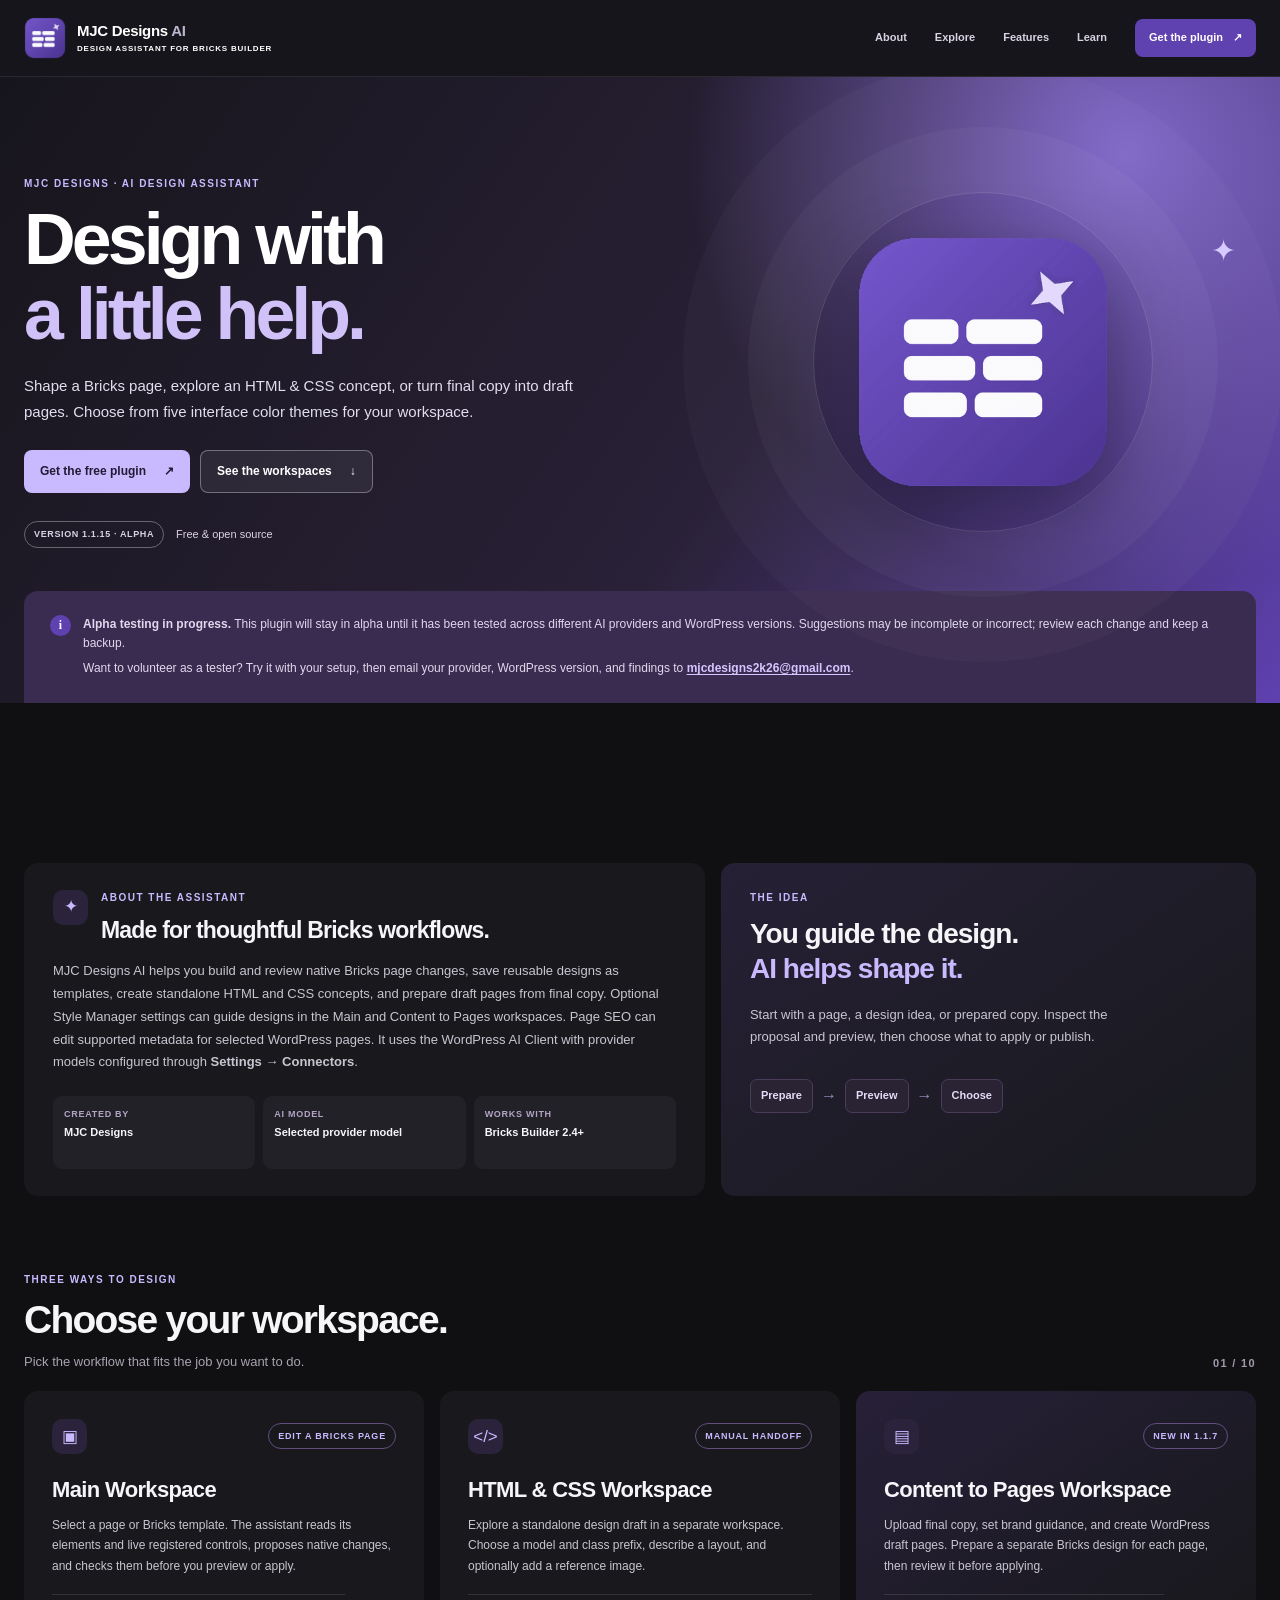
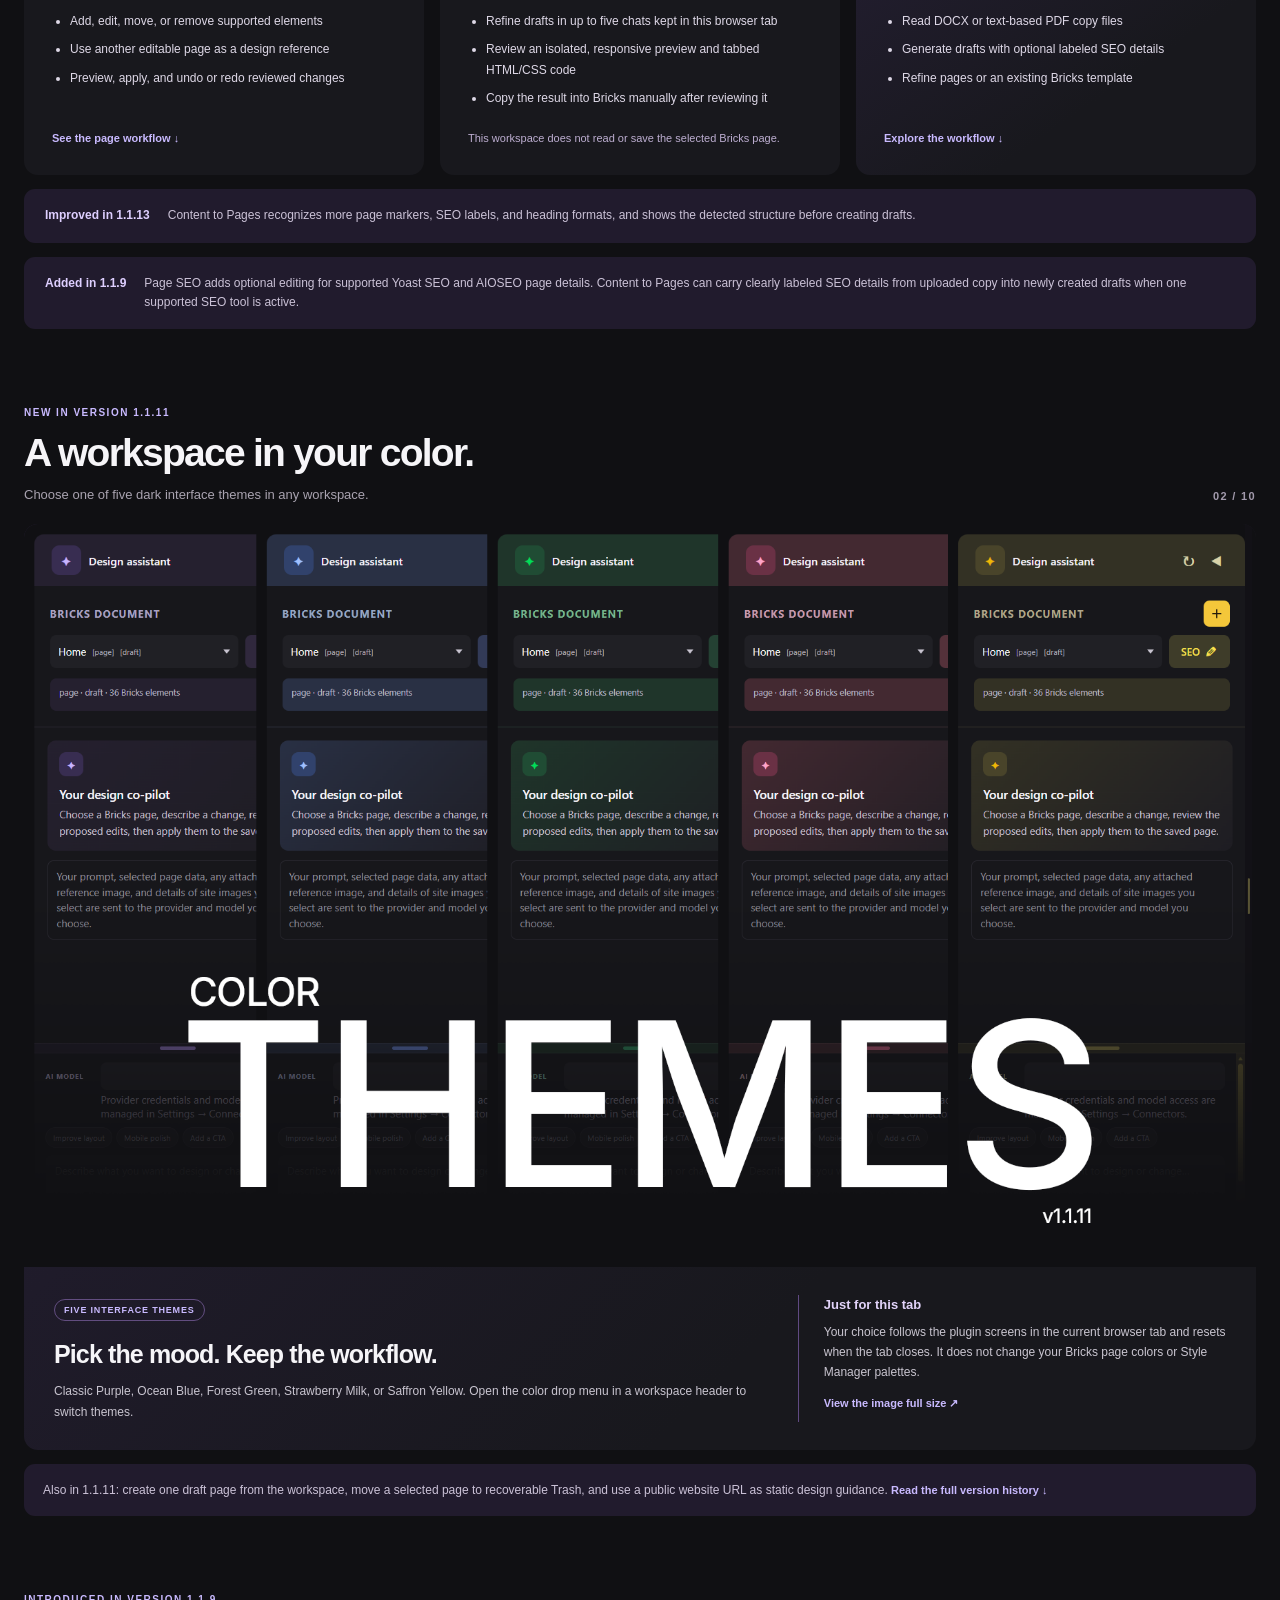
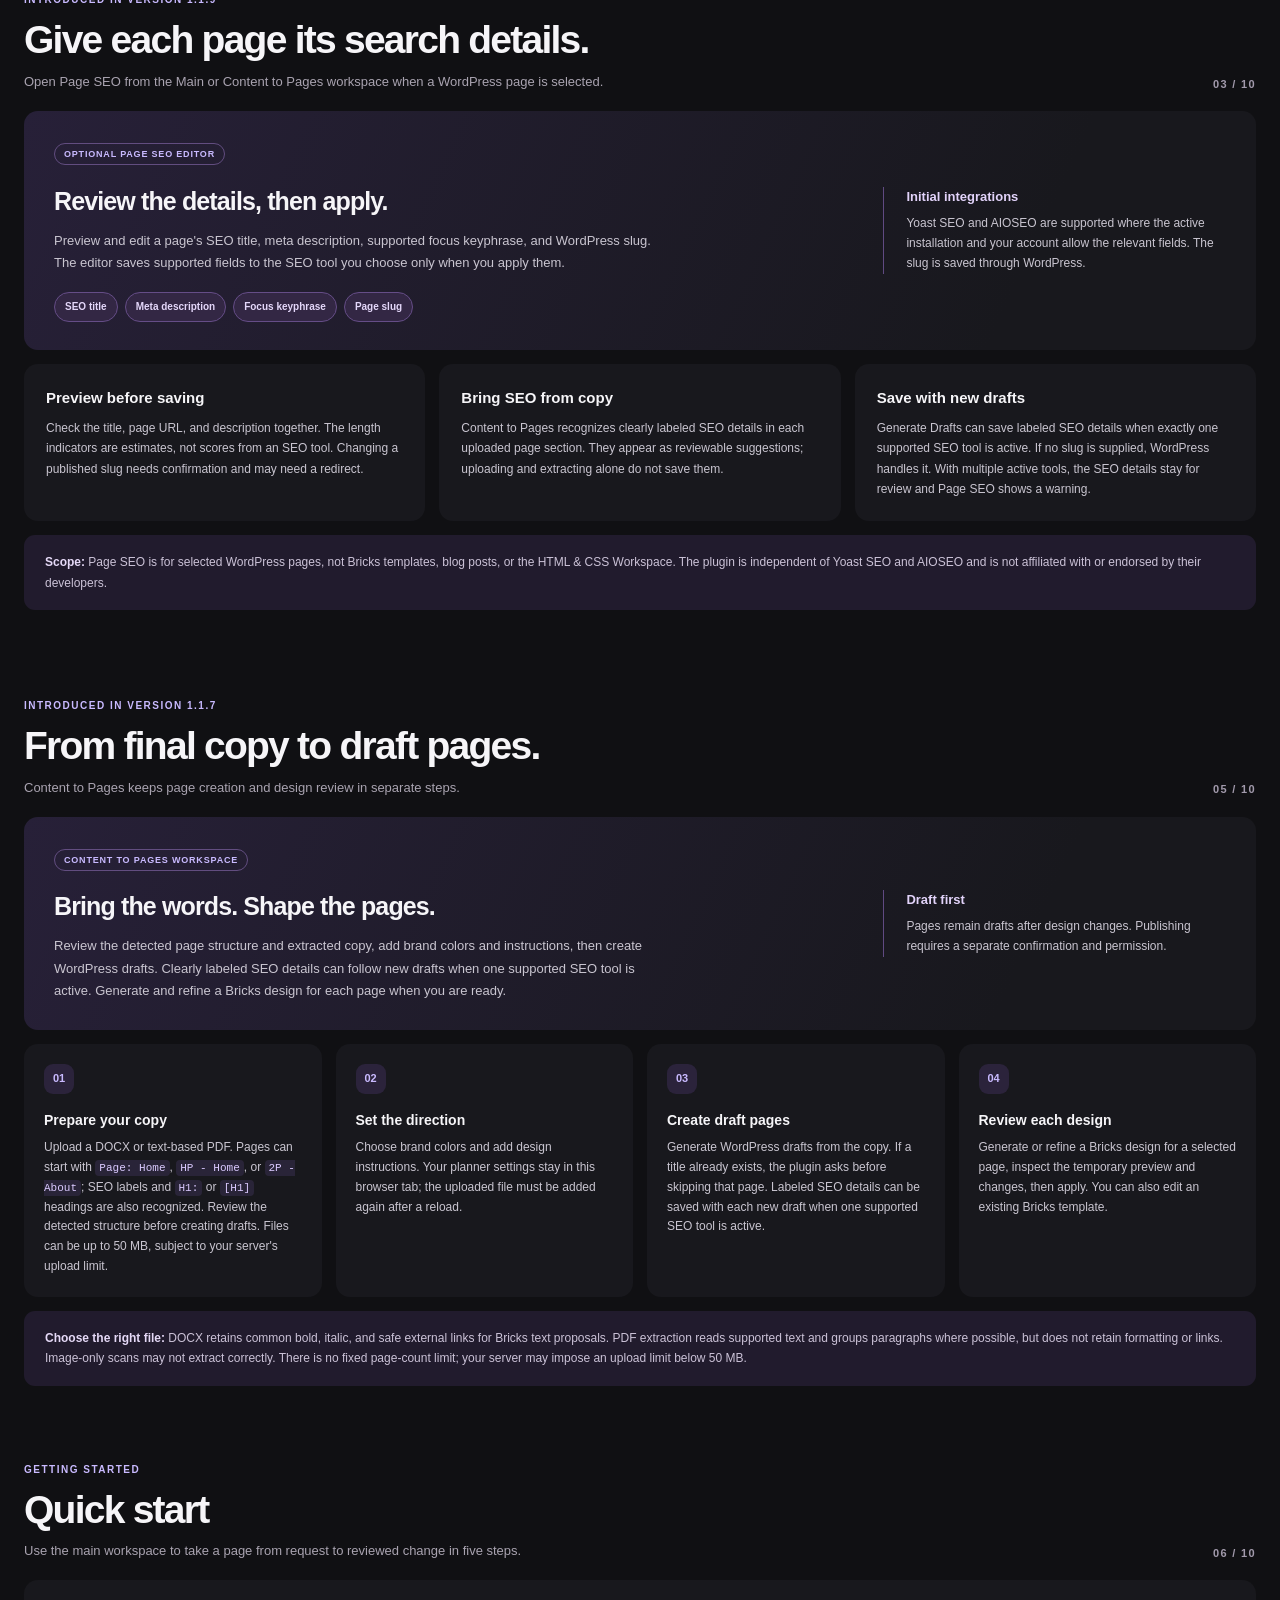
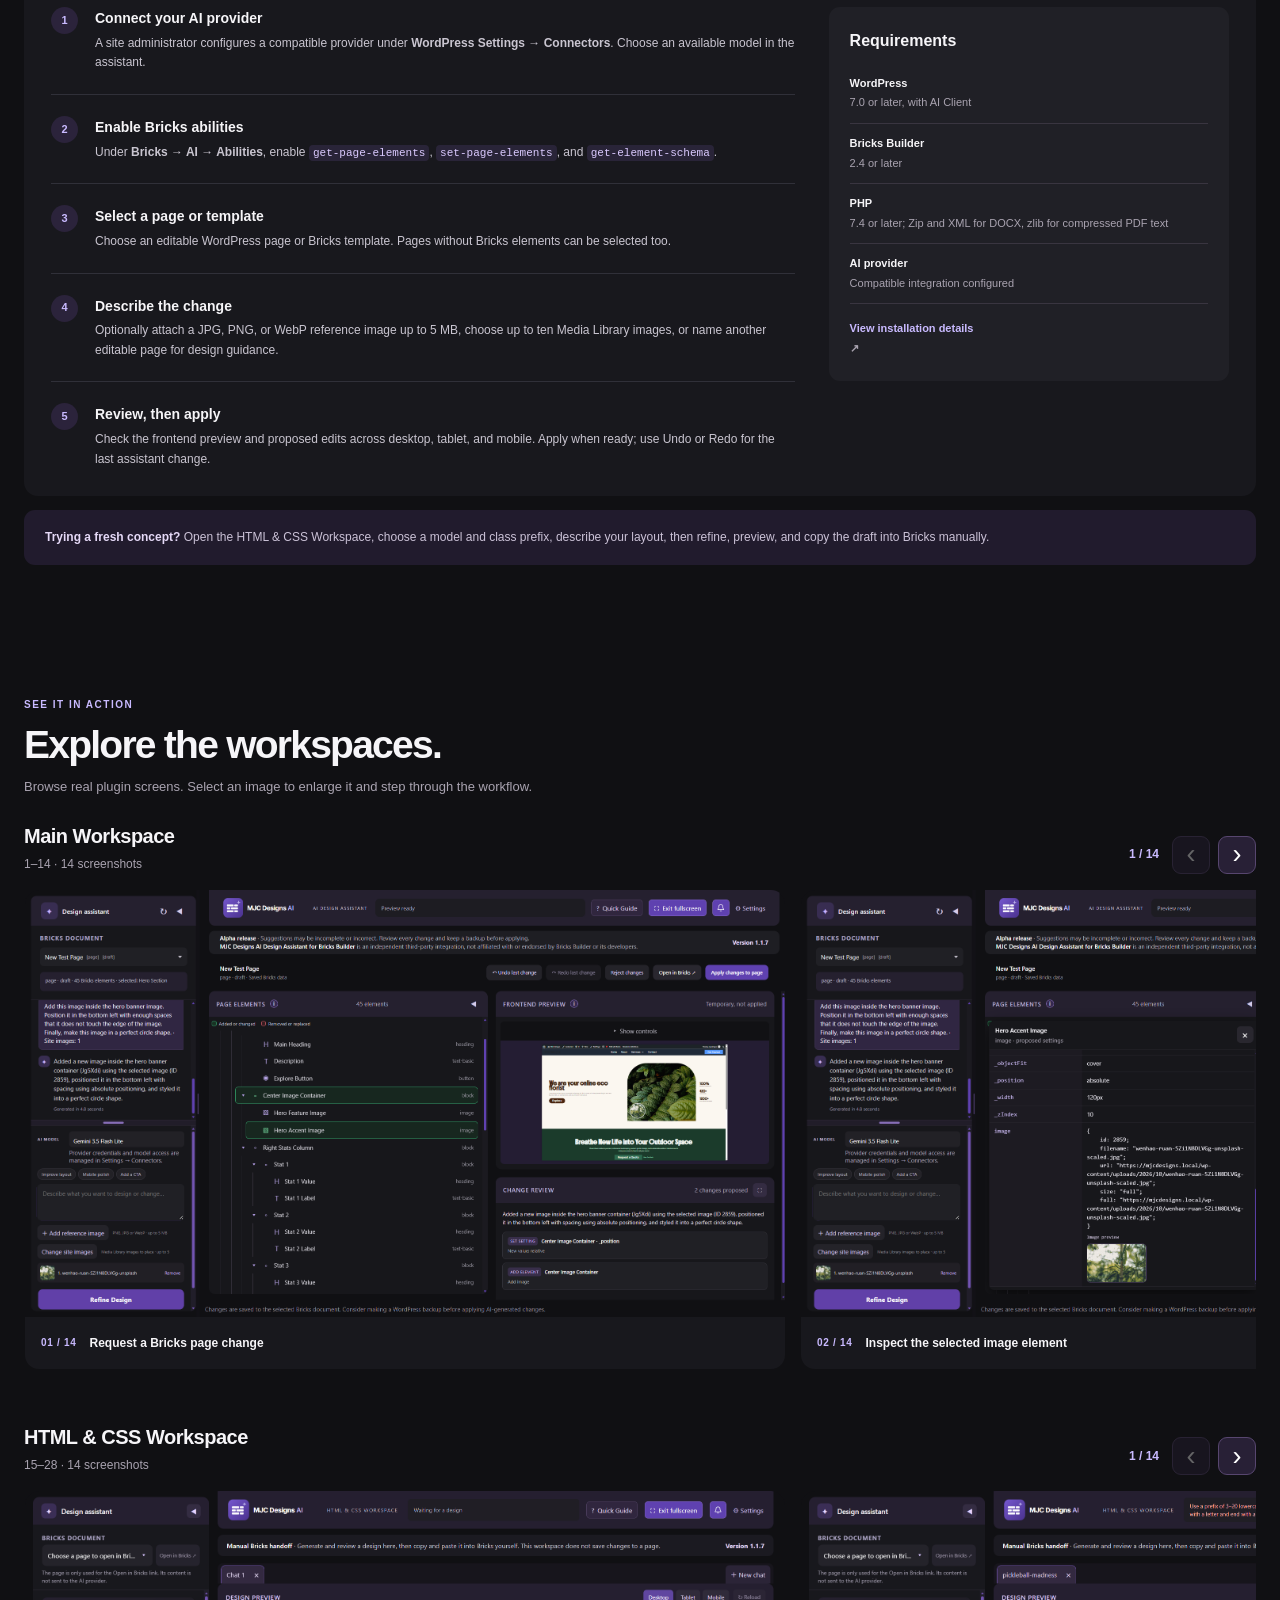
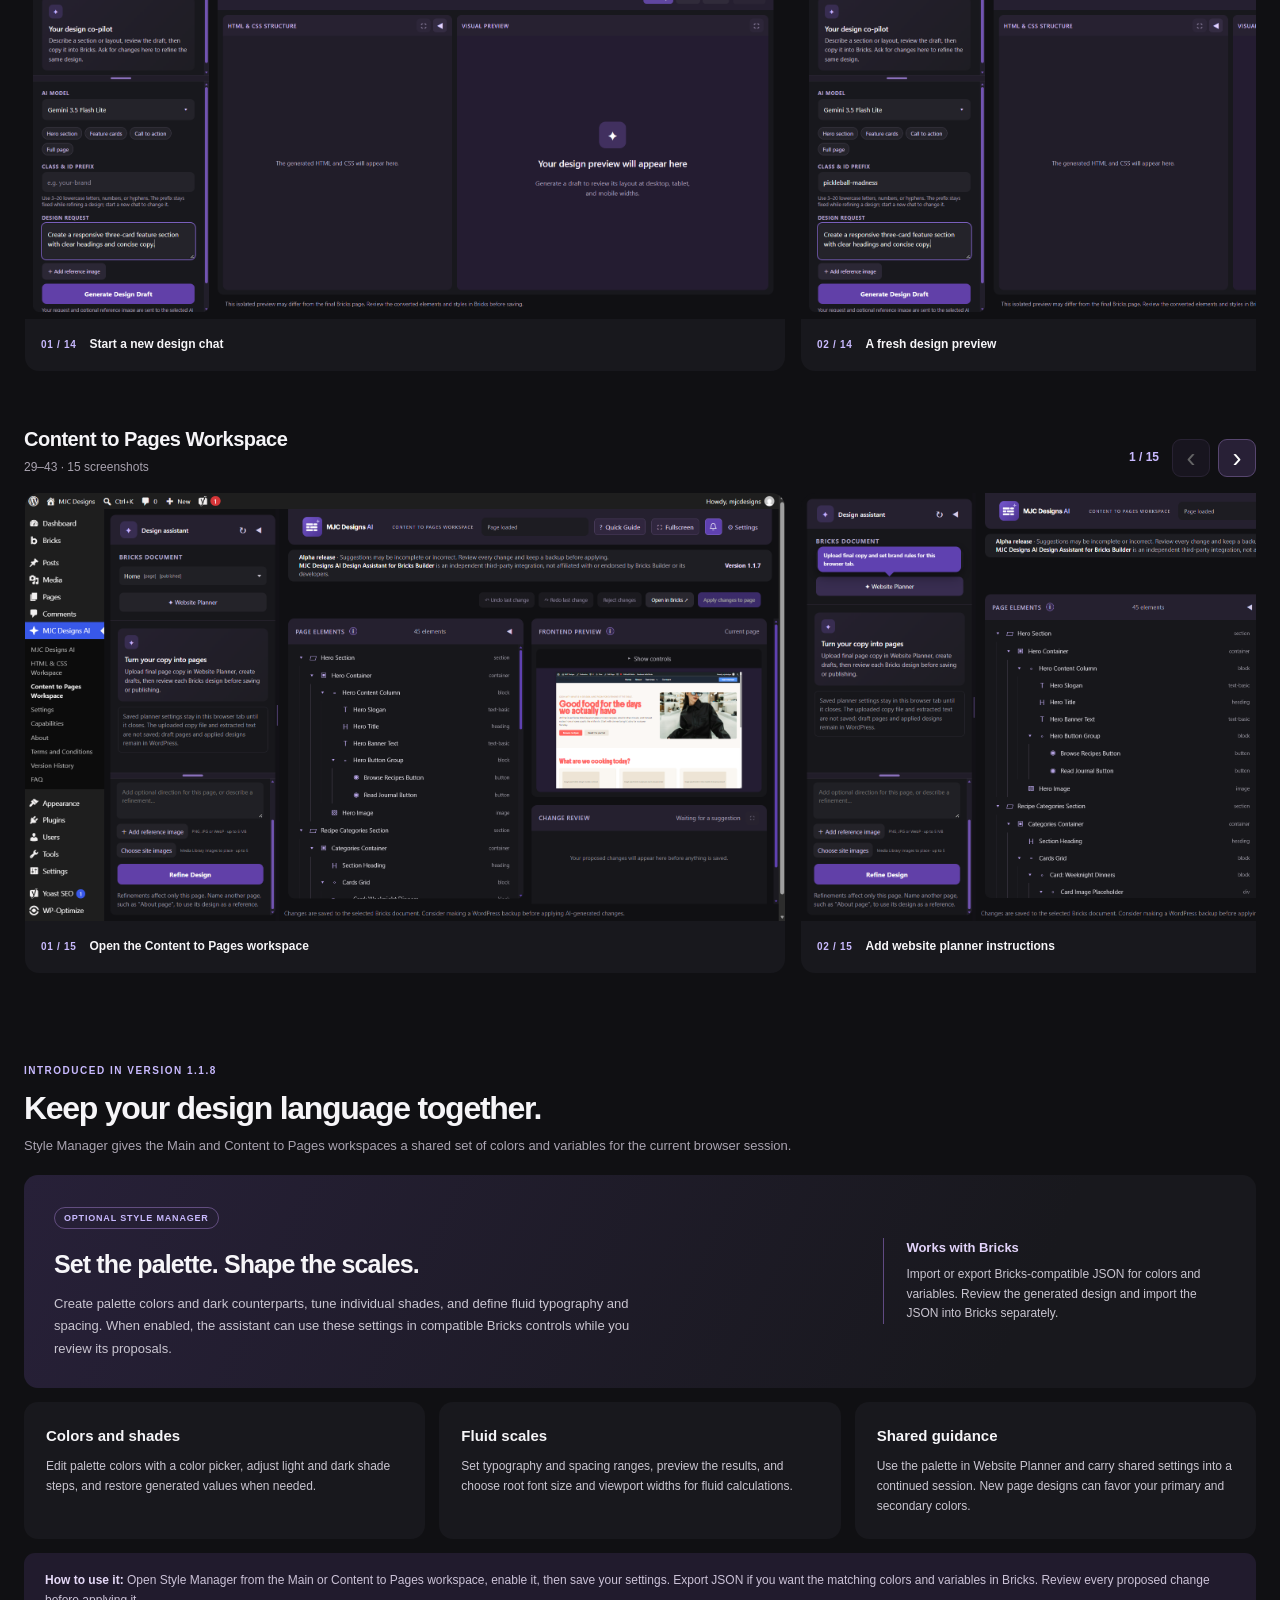
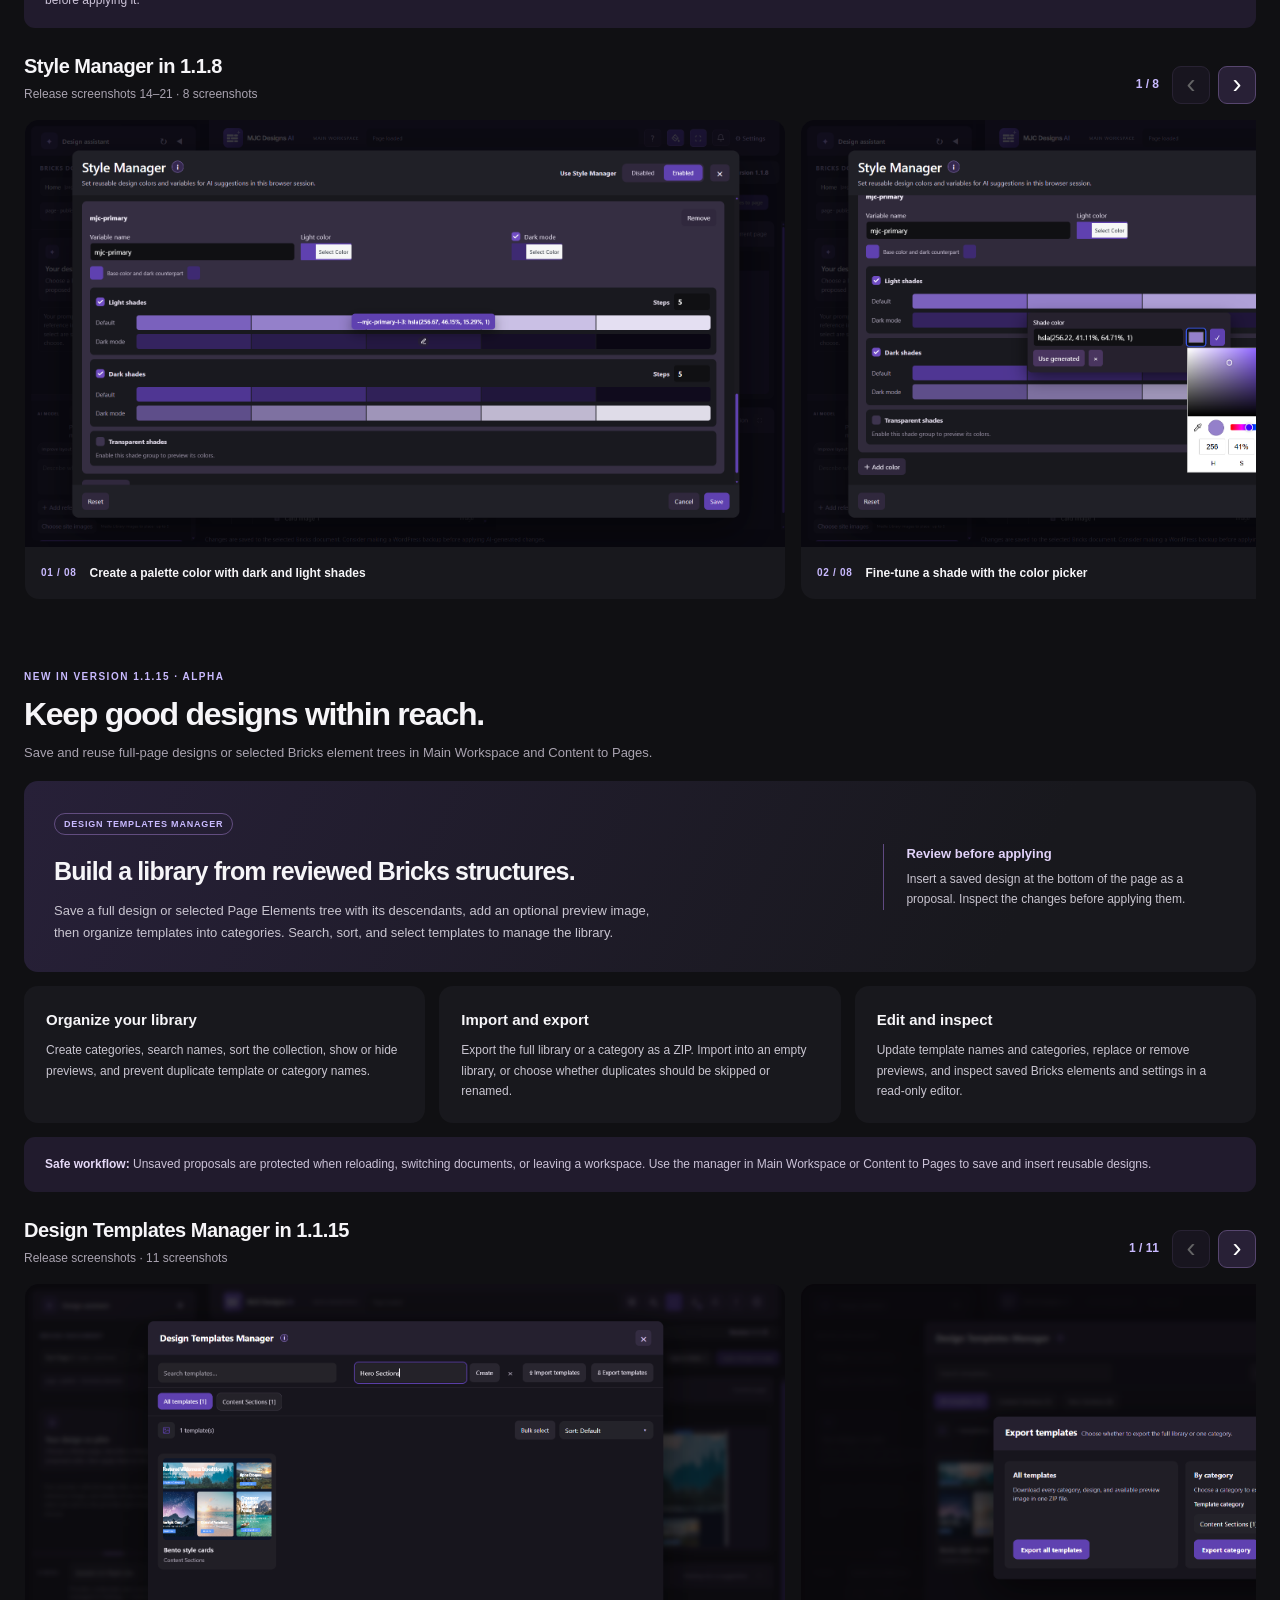
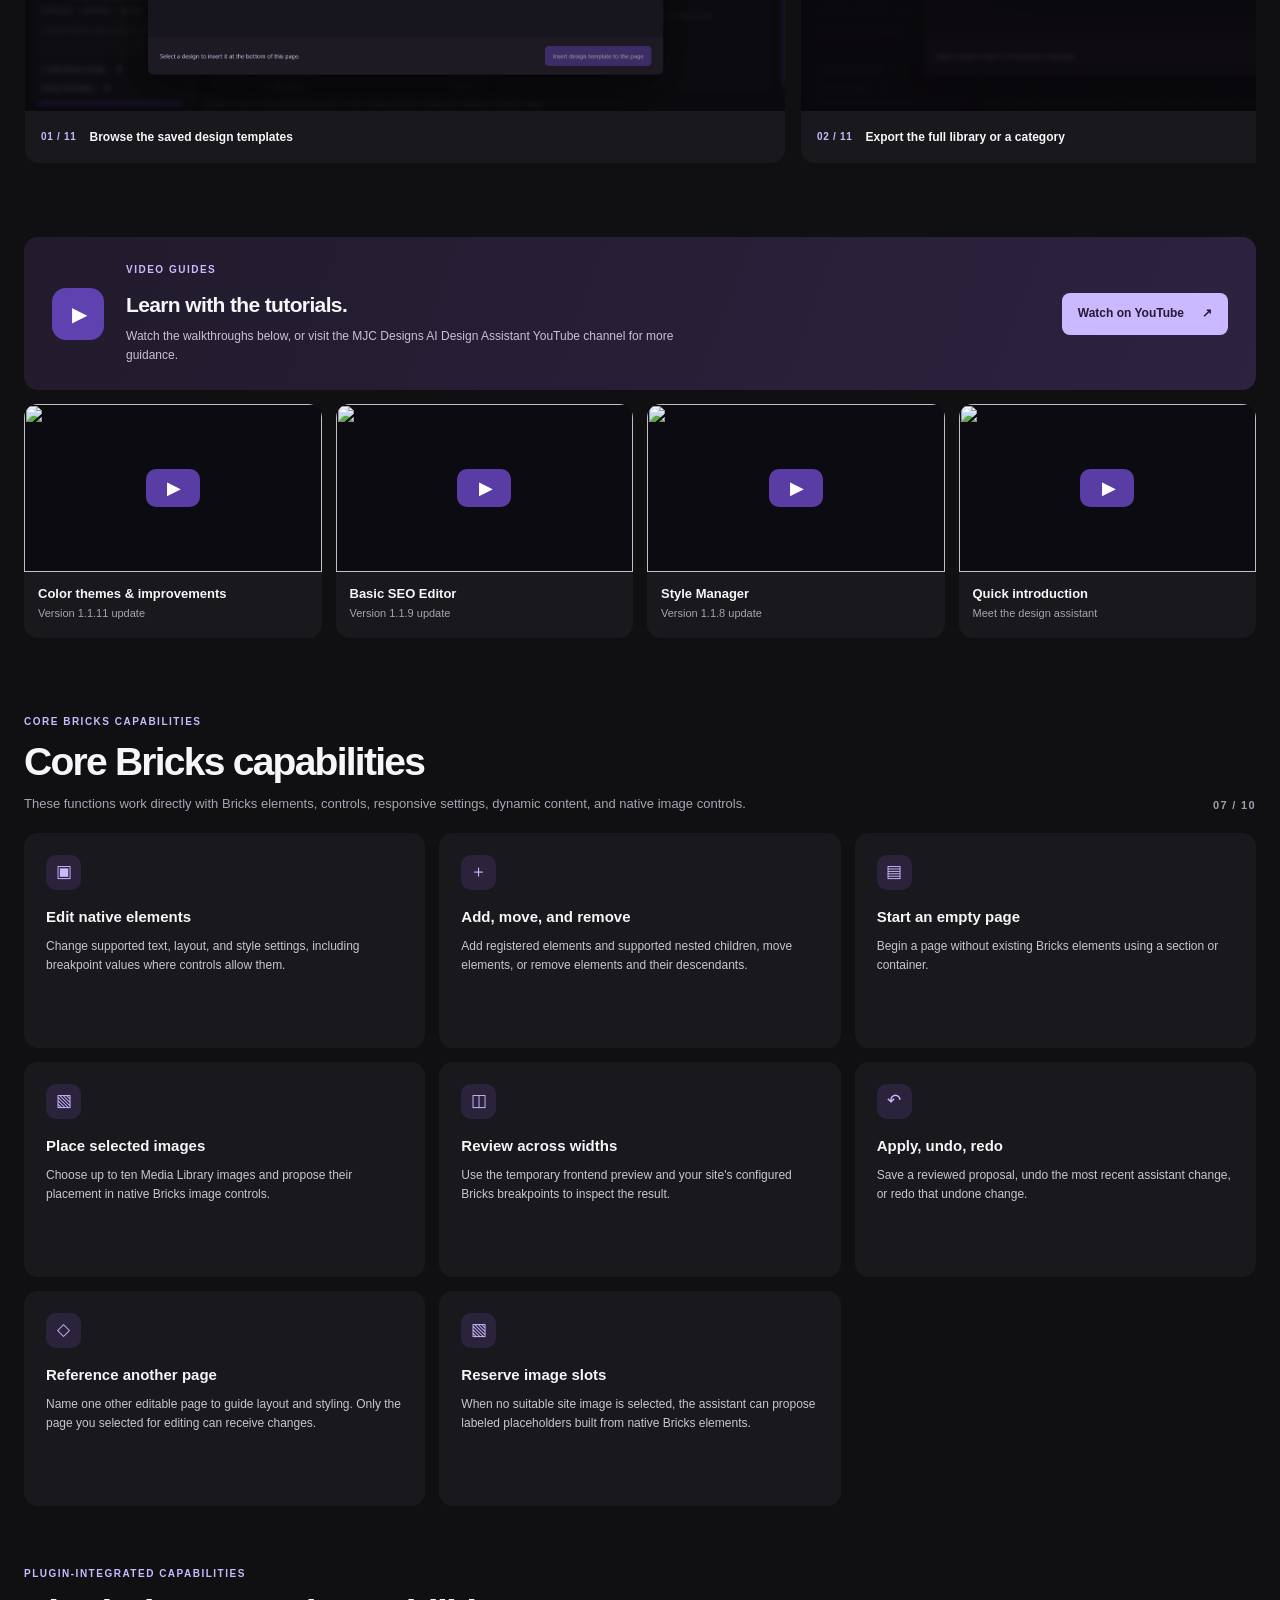
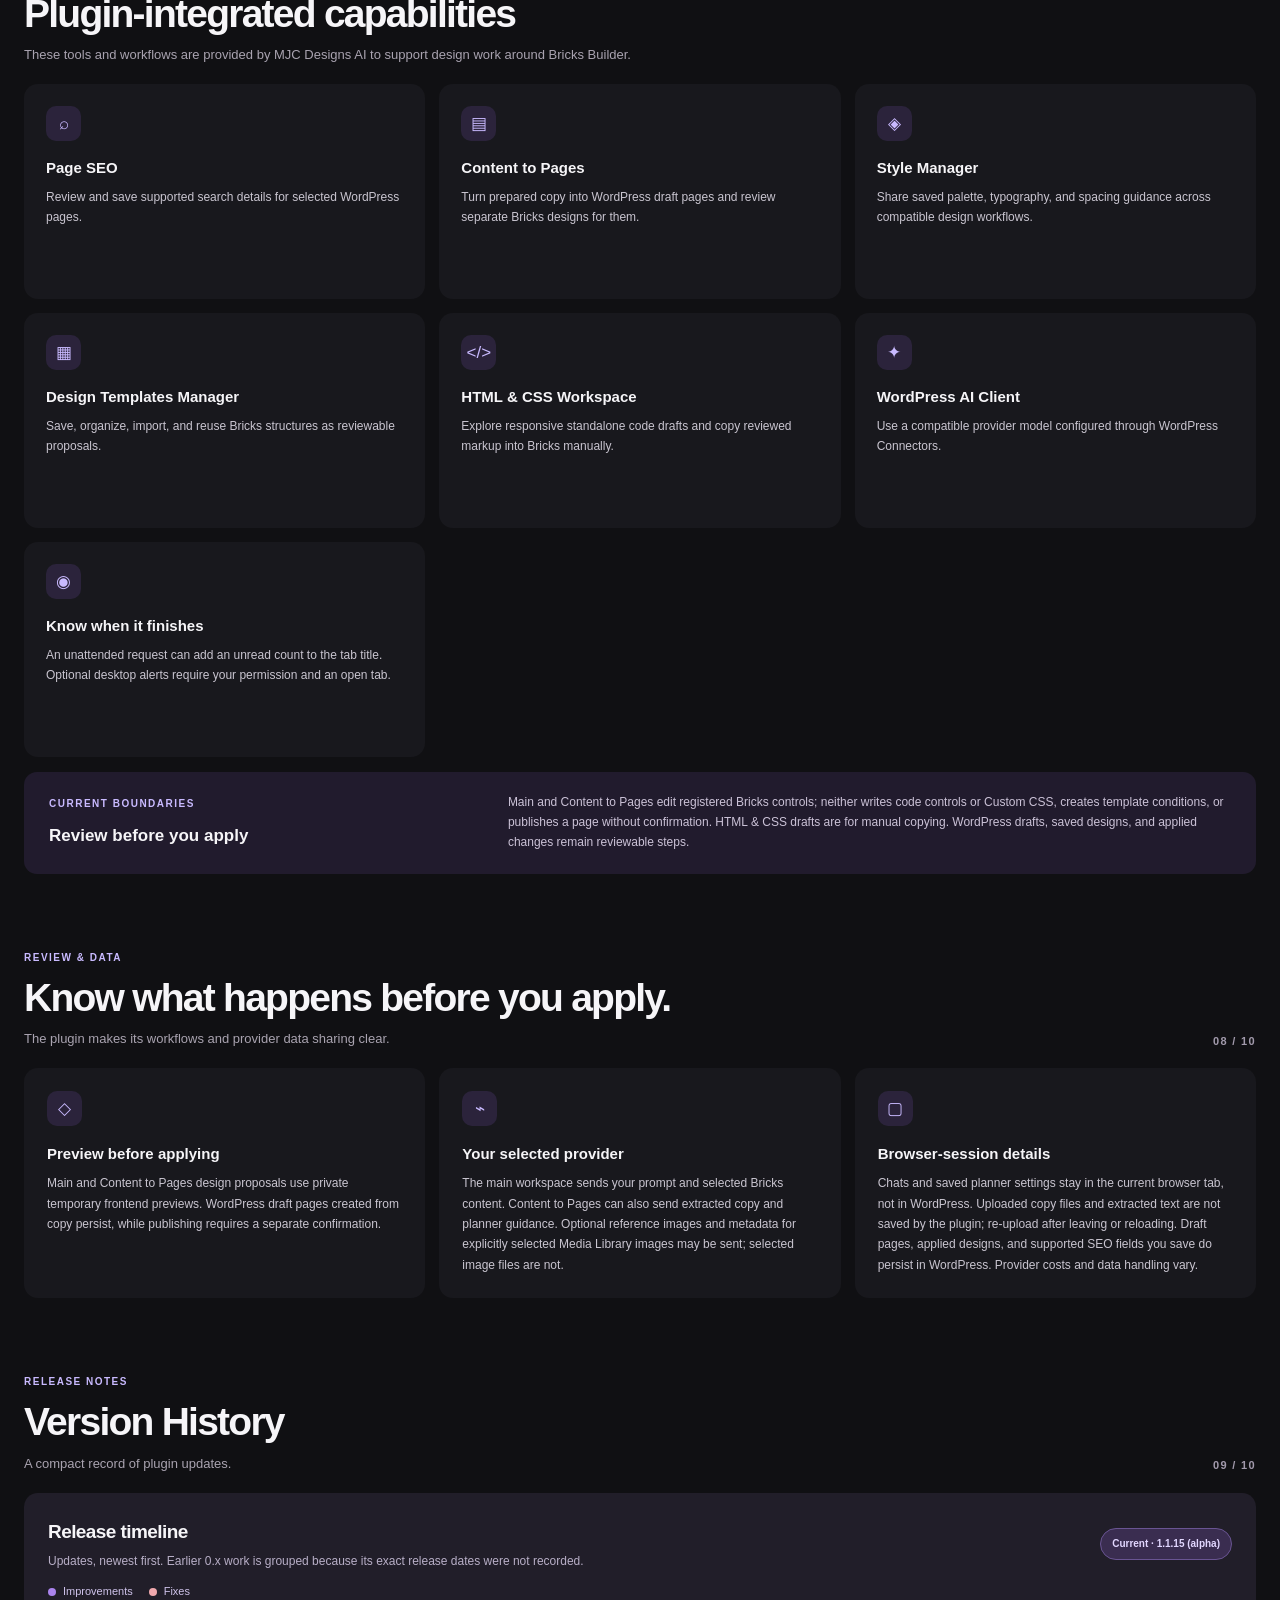
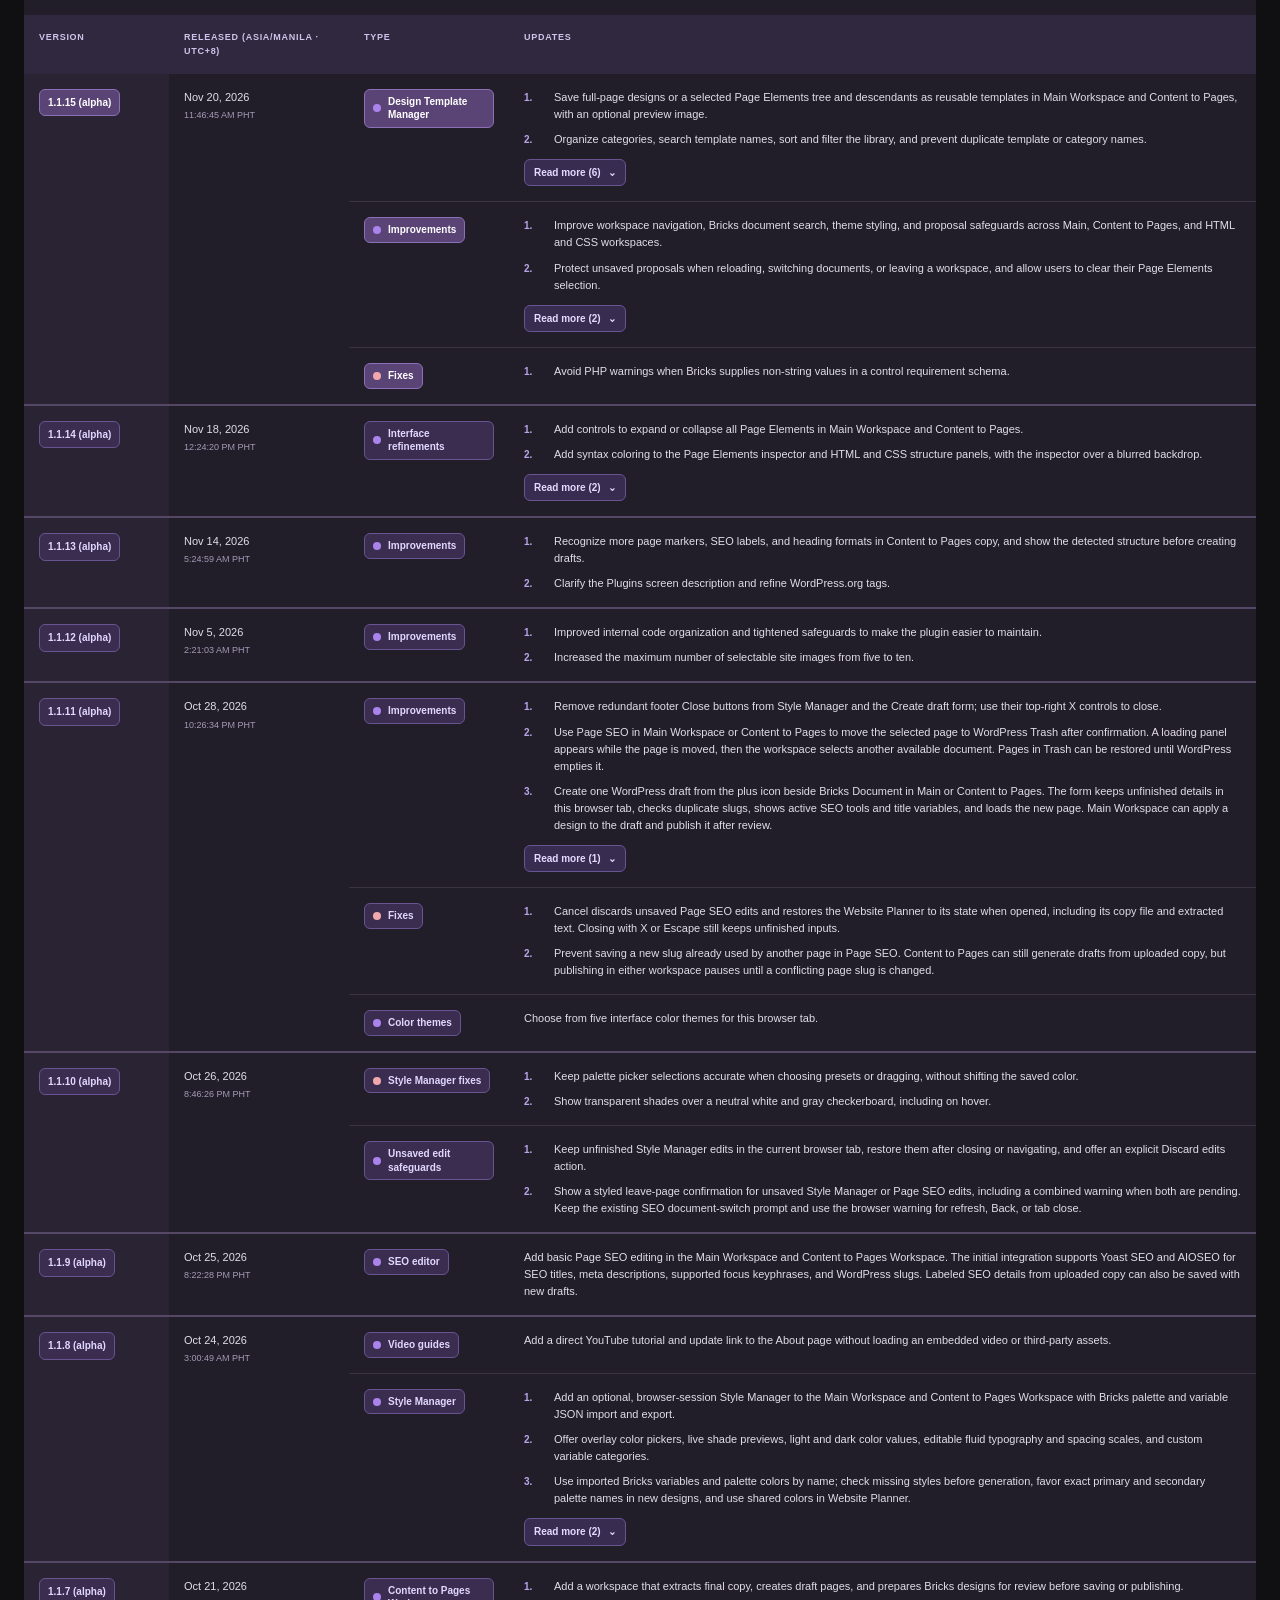
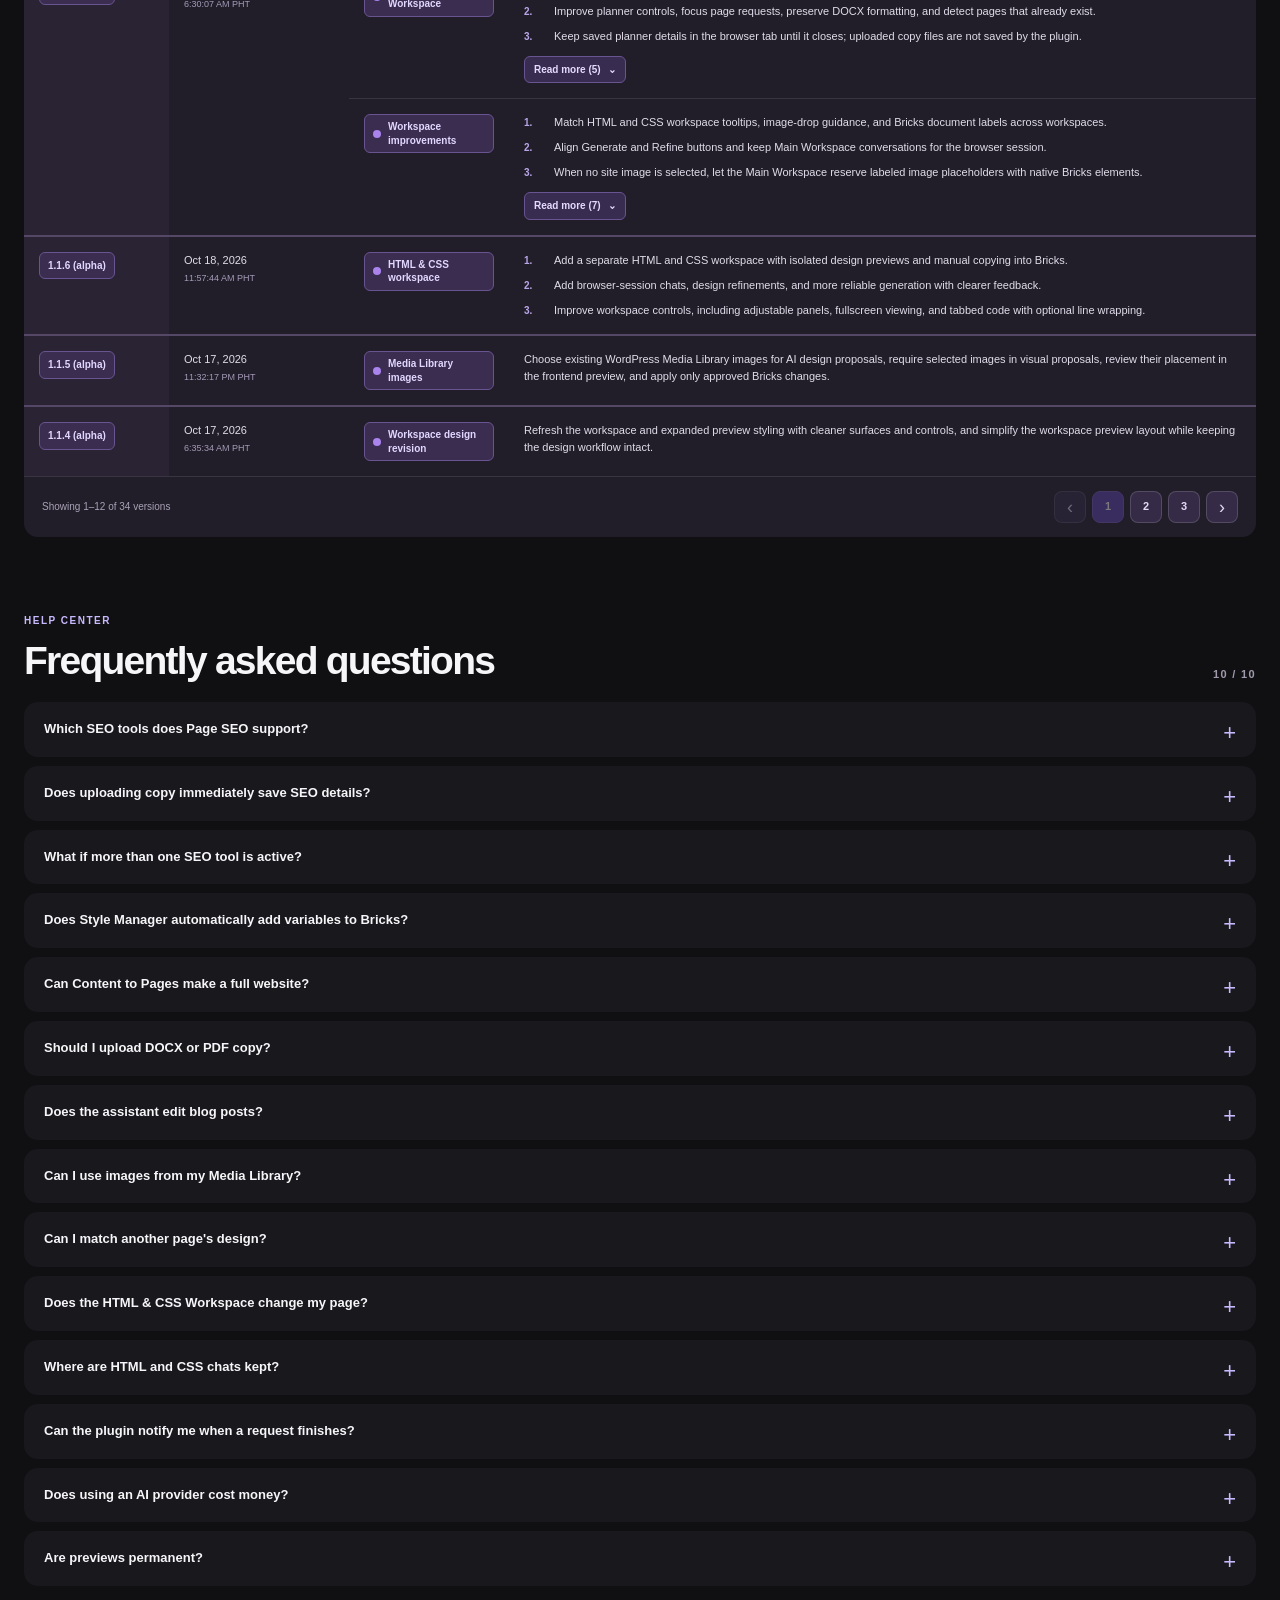
==== commit b684d663: "Add files via upload webpage refinements" ====
--- a/index.html
+++ b/index.html
@@ -194,8 +194,7 @@
       </div>
     </section>
 
-    <section class="wrap section-block design-tools-section" id="design-tools" aria-labelledby="design-tools-title">
-      <div class="section-title"><div><p class="kicker">DESIGN TOOLS</p><h2 id="design-tools-title">Set a style. Save a design.</h2><p>Share your design language and keep reusable Bricks layouts ready for another page.</p></div></div>
+    <section class="wrap section-block design-tools-section" id="design-tools" aria-label="Style Manager and Design Templates">
       <div class="design-tool-block" id="style-manager" aria-labelledby="style-manager-title">
         <div class="section-title"><div><p class="kicker">INTRODUCED IN VERSION 1.1.8</p><h3 id="style-manager-title">Keep your design language together.</h3><p>Style Manager gives the Main and Content to Pages workspaces a shared set of colors and variables for the current browser session.</p></div></div>
         <div class="content-lead card"><div><span class="workspace-tag">OPTIONAL STYLE MANAGER</span><h3>Set the palette. Shape the scales.</h3><p>Create palette colors and dark counterparts, tune individual shades, and define fluid typography and spacing. When enabled, the assistant can use these settings in compatible Bricks controls while you review its proposals.</p></div><div class="content-lead-aside"><strong>Works with Bricks</strong><span>Import or export Bricks-compatible JSON for colors and variables. Review the generated design and import the JSON into Bricks separately.</span></div></div>
@@ -265,7 +264,7 @@
     </section>
 
     <section class="wrap section-block" id="capabilities">
-      <div class="section-title"><div><p class="kicker">BUILDER TOOLKIT</p><h2>Bricks-specific features.</h2><p>Bricks-specific tools use registered controls to build, inspect, and validate designs. Integrated WordPress features are listed separately below.</p></div><span>07 / 10</span></div>
+      <div class="section-title"><div><p class="kicker">CORE BRICKS CAPABILITIES</p><h2>Core Bricks capabilities</h2><p>These functions work directly with Bricks elements, controls, responsive settings, dynamic content, and native image controls.</p></div><span>07 / 10</span></div>
       <div class="capability-grid">
         <article class="card capability"><span class="card-icon" aria-hidden="true">▣</span><h3>Edit native elements</h3><p>Change supported text, layout, and style settings, including breakpoint values where controls allow them.</p></article>
         <article class="card capability"><span class="card-icon" aria-hidden="true">＋</span><h3>Add, move, and remove</h3><p>Add registered elements and supported nested children, move elements, or remove elements and their descendants.</p></article>
@@ -278,7 +277,7 @@
         
       </div>
       <div class="integrated-capabilities">
-        <div class="section-title"><div><p class="kicker">PLUGIN INTEGRATIONS</p><h3>Connected workflows.</h3><p>These features connect Bricks design work with WordPress tools and saved plugin data.</p></div></div>
+        <div class="section-title"><div><p class="kicker">PLUGIN-INTEGRATED CAPABILITIES</p><h2>Plugin-integrated capabilities</h2><p>These tools and workflows are provided by MJC Designs AI to support design work around Bricks Builder.</p></div></div>
         <div class="capability-grid">
           <article class="card capability"><span class="card-icon" aria-hidden="true">⌕</span><h3>Page SEO</h3><p>Review and save supported search details for selected WordPress pages.</p></article>
           <article class="card capability"><span class="card-icon" aria-hidden="true">▤</span><h3>Content to Pages</h3><p>Turn prepared copy into WordPress draft pages and review separate Bricks designs for them.</p></article>
--- a/assets/styles.css
+++ b/assets/styles.css
@@ -21,11 +21,11 @@
 .brand strong { font-size:15px; letter-spacing:-.02em; }
 .brand-ai { color:#bdb4ce; }
 .brand small { margin-top:4px; color:#fff; font-size:8px; font-weight:700; letter-spacing:.1em; }
-.primary-nav { display:flex; align-items:center; gap:18px; font-size:11px; font-weight:600; }
+.primary-nav { display:flex; align-items:center; gap:28px; font-size:11px; font-weight:600; }
 .nav-dropdown { position:relative; }
 .nav-dropdown summary { display:flex; align-items:center; gap:7px; color:#d8d2e2; cursor:pointer; list-style:none; white-space:nowrap; }
 .nav-dropdown summary::-webkit-details-marker { display:none; }
-.nav-dropdown summary::after { content:"⌄"; color:#a99bbd; font-size:13px; transition:transform .2s ease; }
+.nav-dropdown summary::after { width:0; height:0; border-left:4px solid transparent; border-right:4px solid transparent; border-top:5px solid #a99bbd; transition:transform .2s ease; }
 .nav-dropdown[open] summary::after { transform:rotate(180deg); }
 .nav-dropdown summary:hover,.nav-dropdown[open] summary { color:#fff; }
 .nav-dropdown-menu { position:absolute; top:calc(100% + 14px); left:-14px; z-index:30; display:grid; gap:2px; min-width:190px; padding:8px; border-radius:11px; background:#211b2a; box-shadow:0 16px 34px #09070d99; }
@@ -362,7 +362,7 @@
 .history-more[open] { display:flex; flex-direction:column-reverse; align-items:flex-start; gap:9px; }
 .history-more[open] .history-chevron { transform:rotate(180deg); }
 .history-more li + li { margin-top:8px; }
-.history-alpha th,.history-alpha td { background:#362849; }
+.history-alpha th,.history-alpha td { background:transparent; }
 .history-alpha .history-version,.history-alpha .history-type { background:#5a4375; color:#fff; border-color:#8b70b7; }
 .history-pagination { display:flex; align-items:center; justify-content:space-between; gap:14px; padding:14px 18px; border-top:1px solid #393342; }
 .history-pagination[hidden] { display:none; }
@@ -424,7 +424,11 @@
 
 
 /* v1.1.15 reusable design tools section. */
-.design-tool-block + .design-tool-block { margin-top:44px; padding-top:34px; border-top:1px solid #393342; }
+.design-tool-block + .design-tool-block { margin-top:56px; padding-top:0; border-top:0; }
 .design-tool-block > .section-title h3 { margin:0; font-size:clamp(24px,2.7vw,32px); line-height:1.2; letter-spacing:-.04em; }
 .template-feature-grid { margin-top:14px; }
-@media (max-width:620px) { .design-tool-block + .design-tool-block { margin-top:32px; padding-top:24px; } }
+@media (max-width:620px) { .design-tool-block + .design-tool-block { margin-top:40px; padding-top:0; } }
+
+.integrated-capabilities { margin-top:60px; }
+.integrated-capabilities > .section-title h2 { margin:0; font-size:clamp(28px,3.2vw,39px); line-height:1.15; letter-spacing:-.045em; }
+@media (max-width:800px) { .integrated-capabilities { margin-top:42px; } }
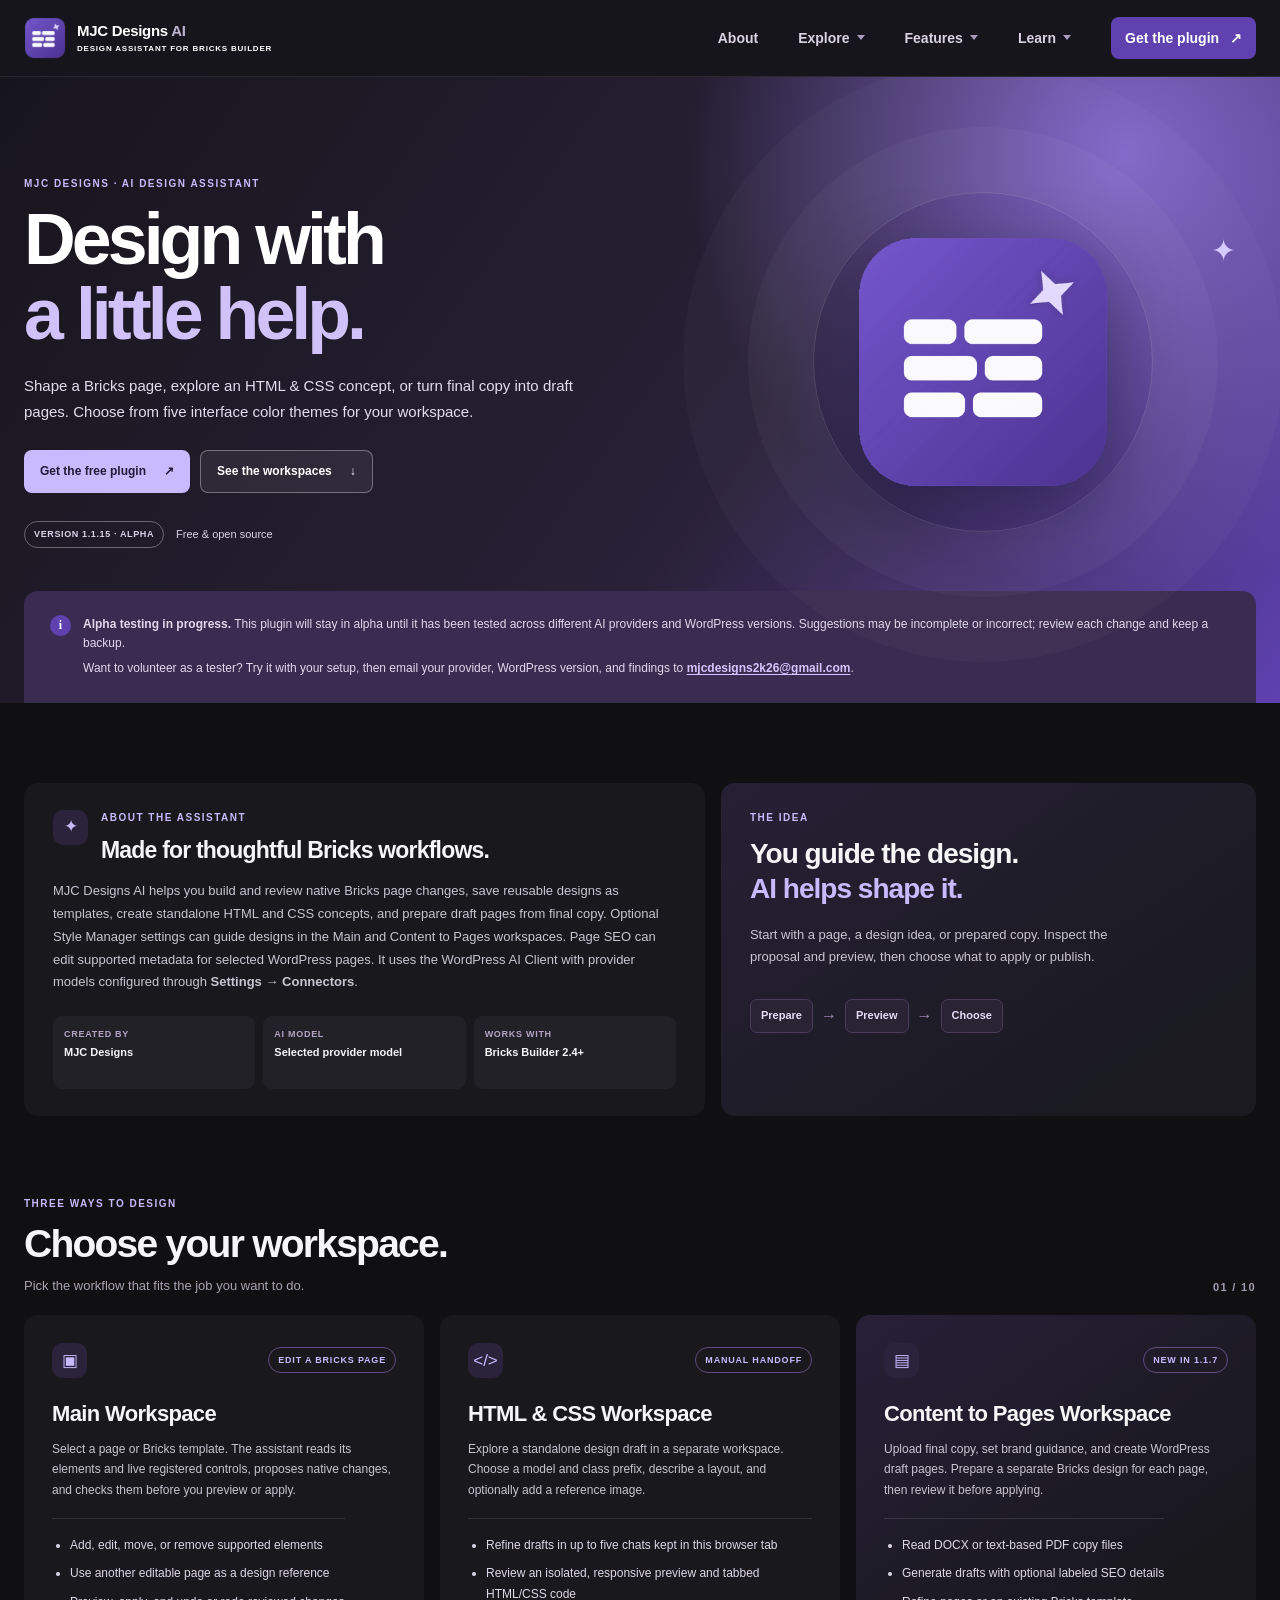
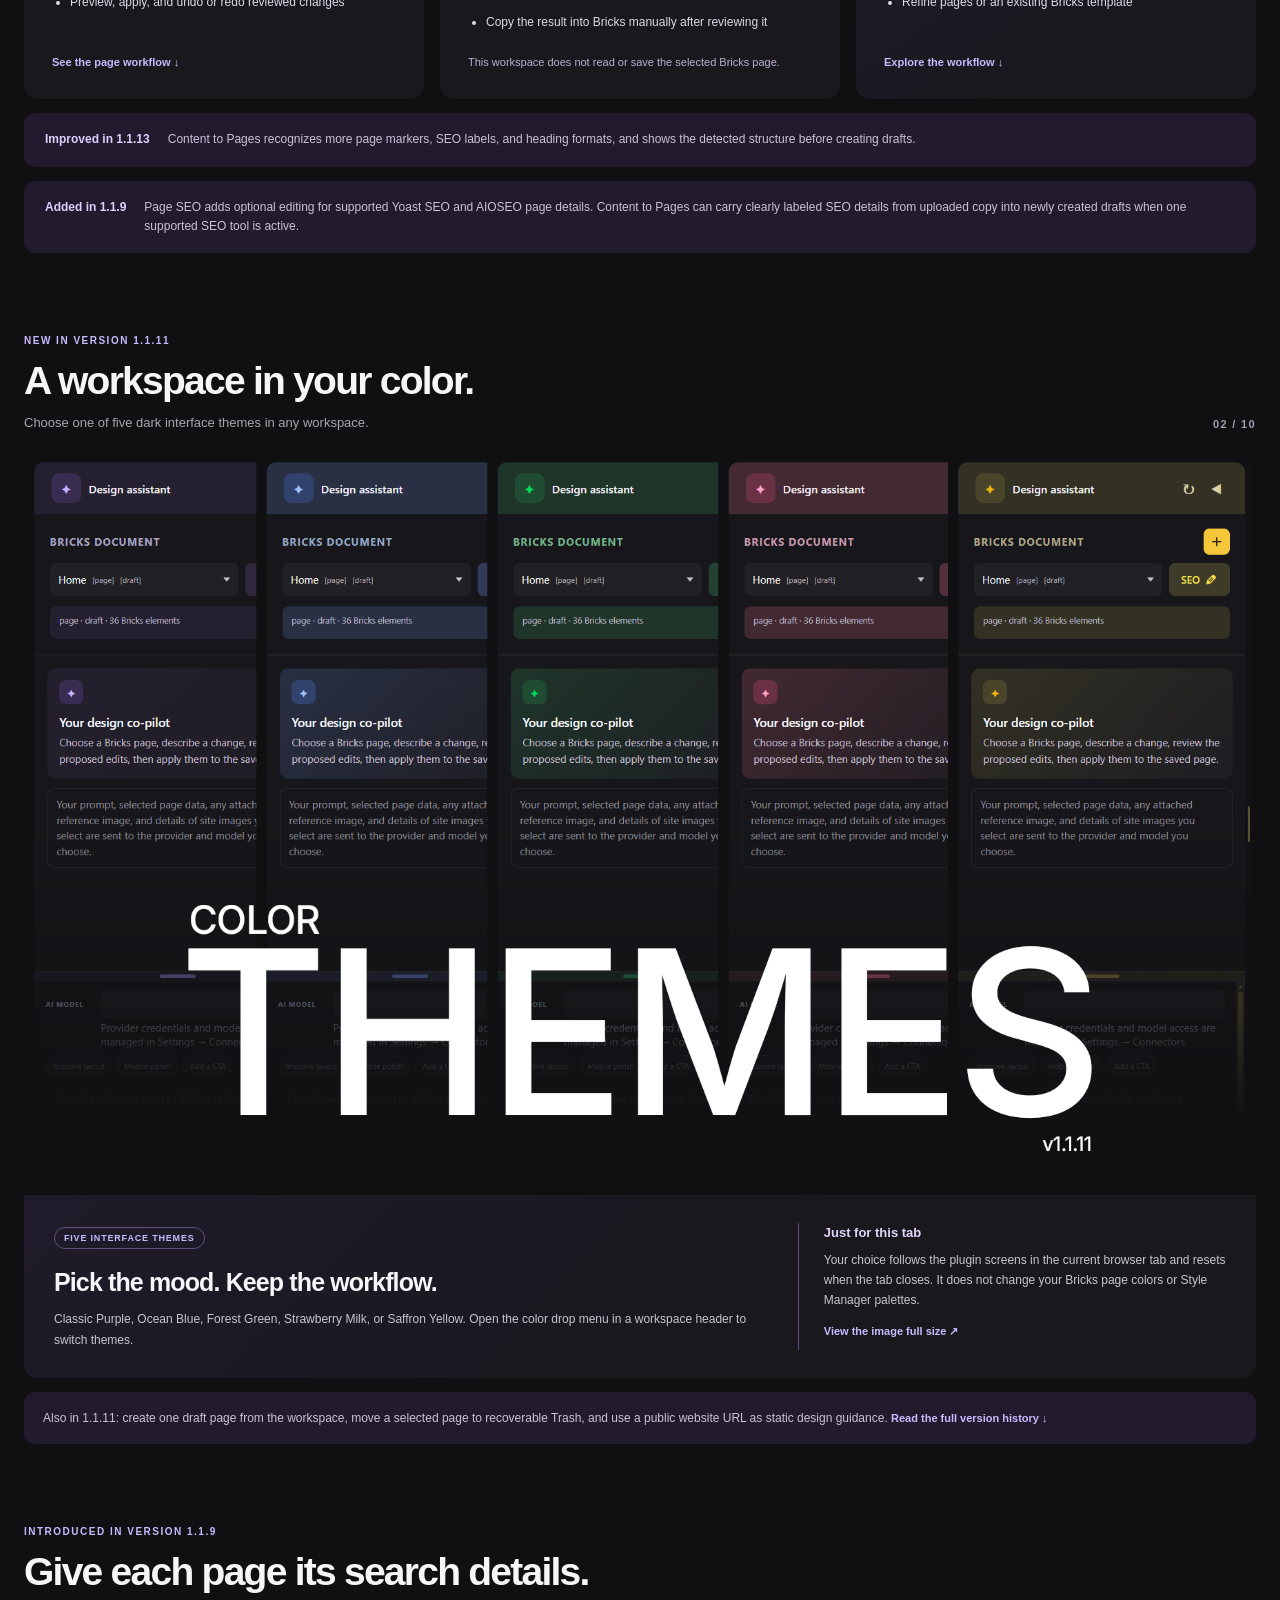
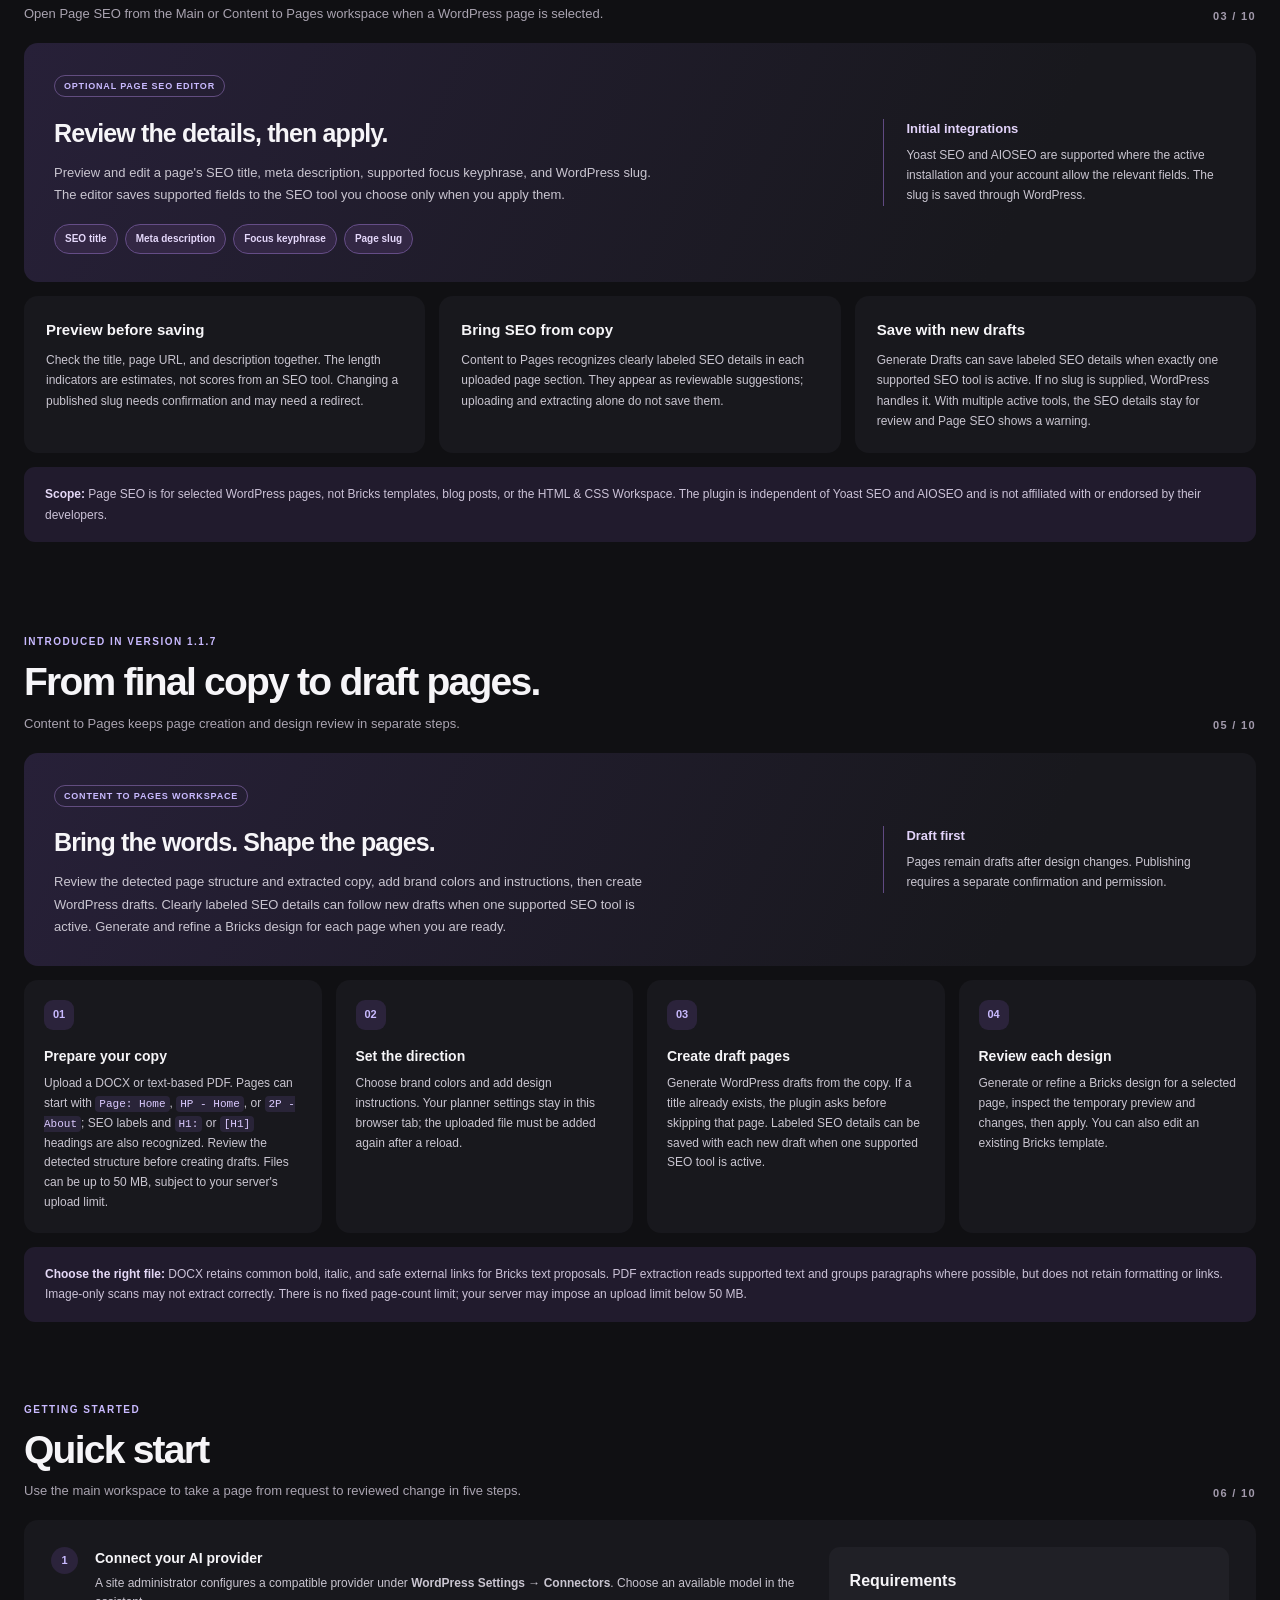
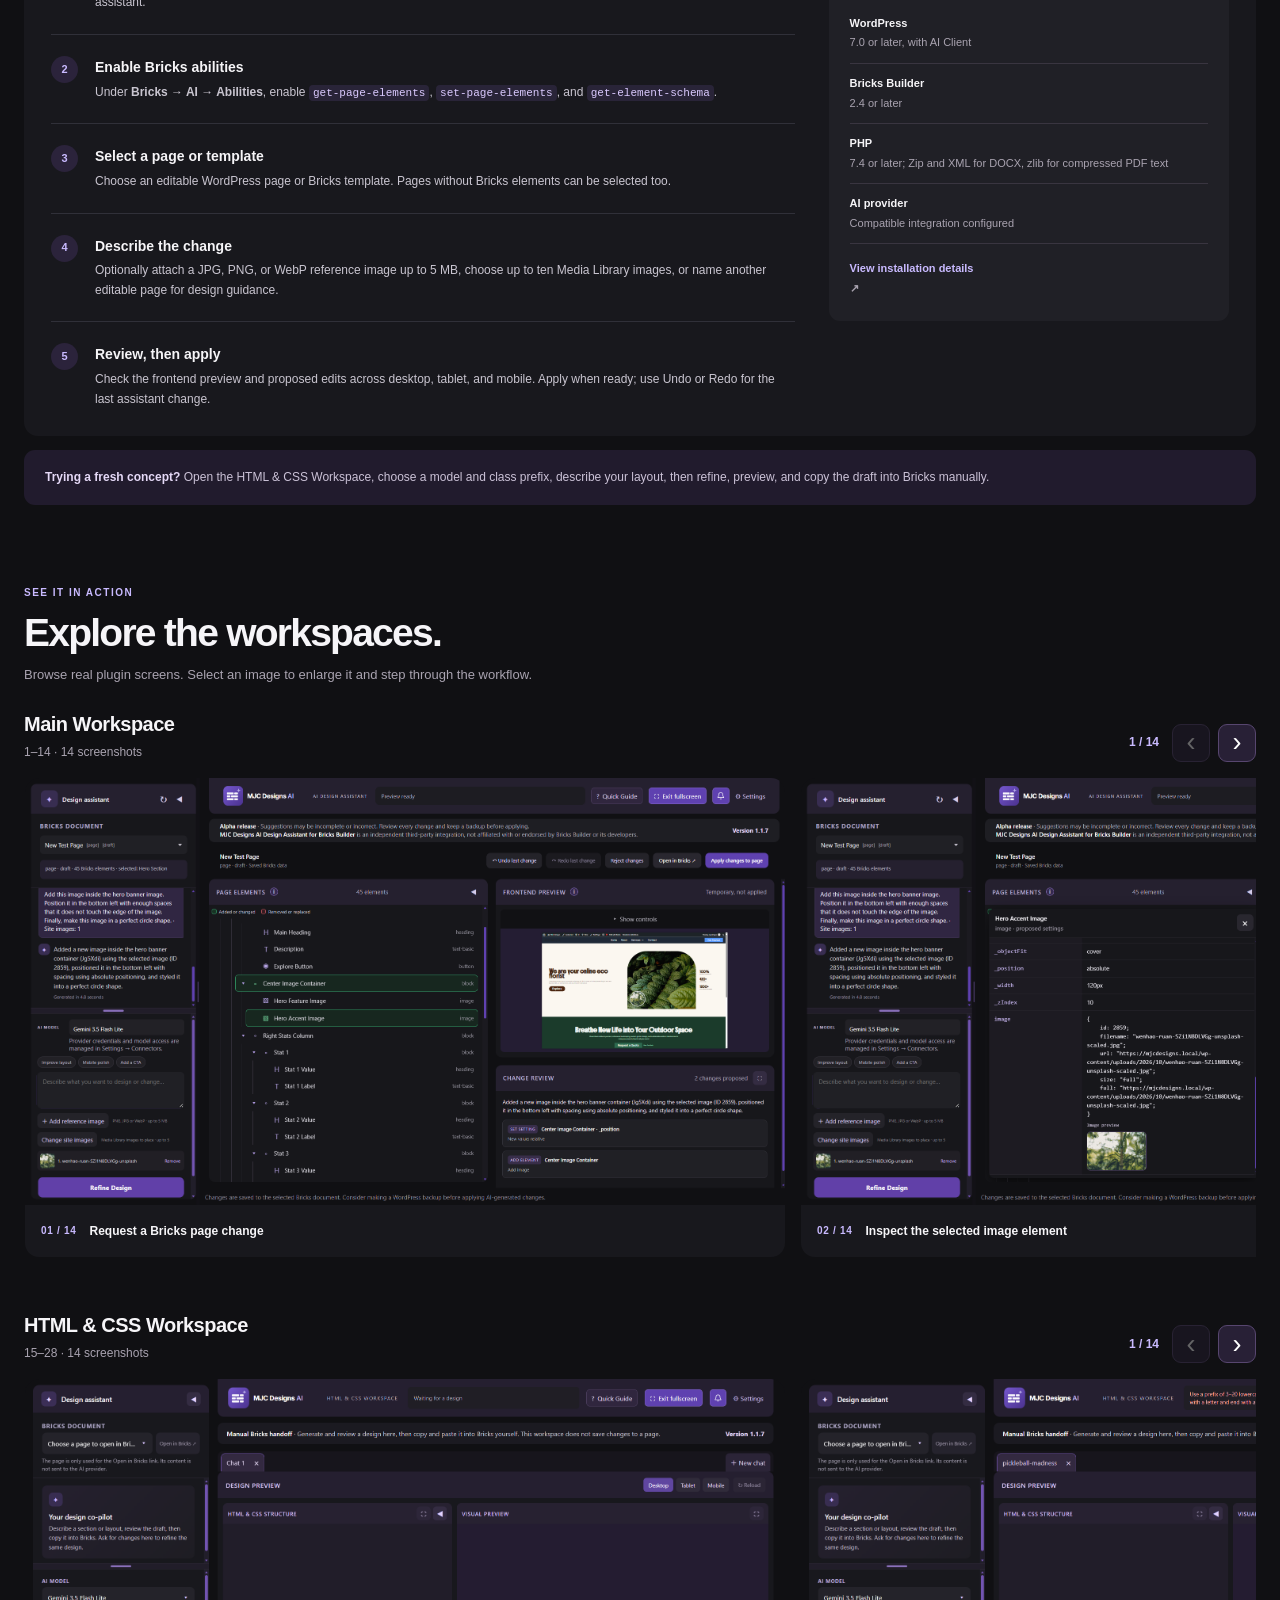
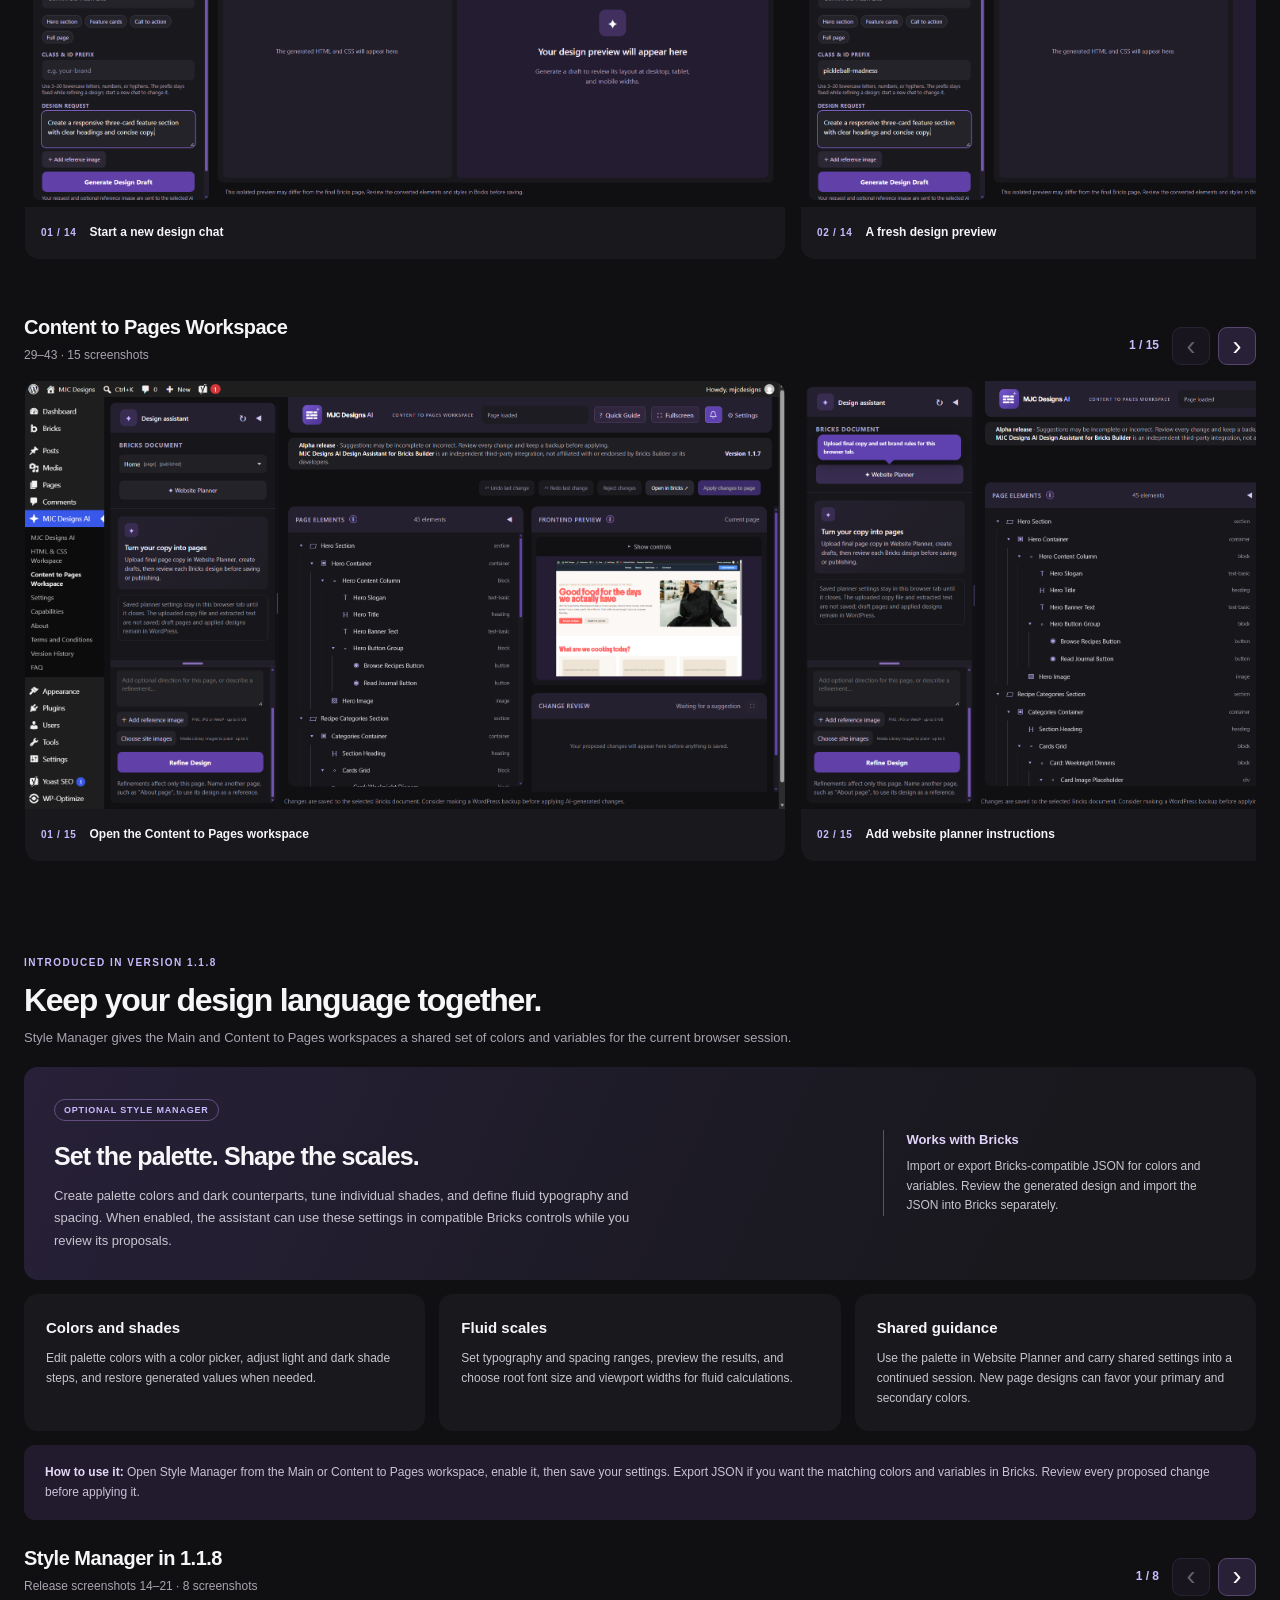
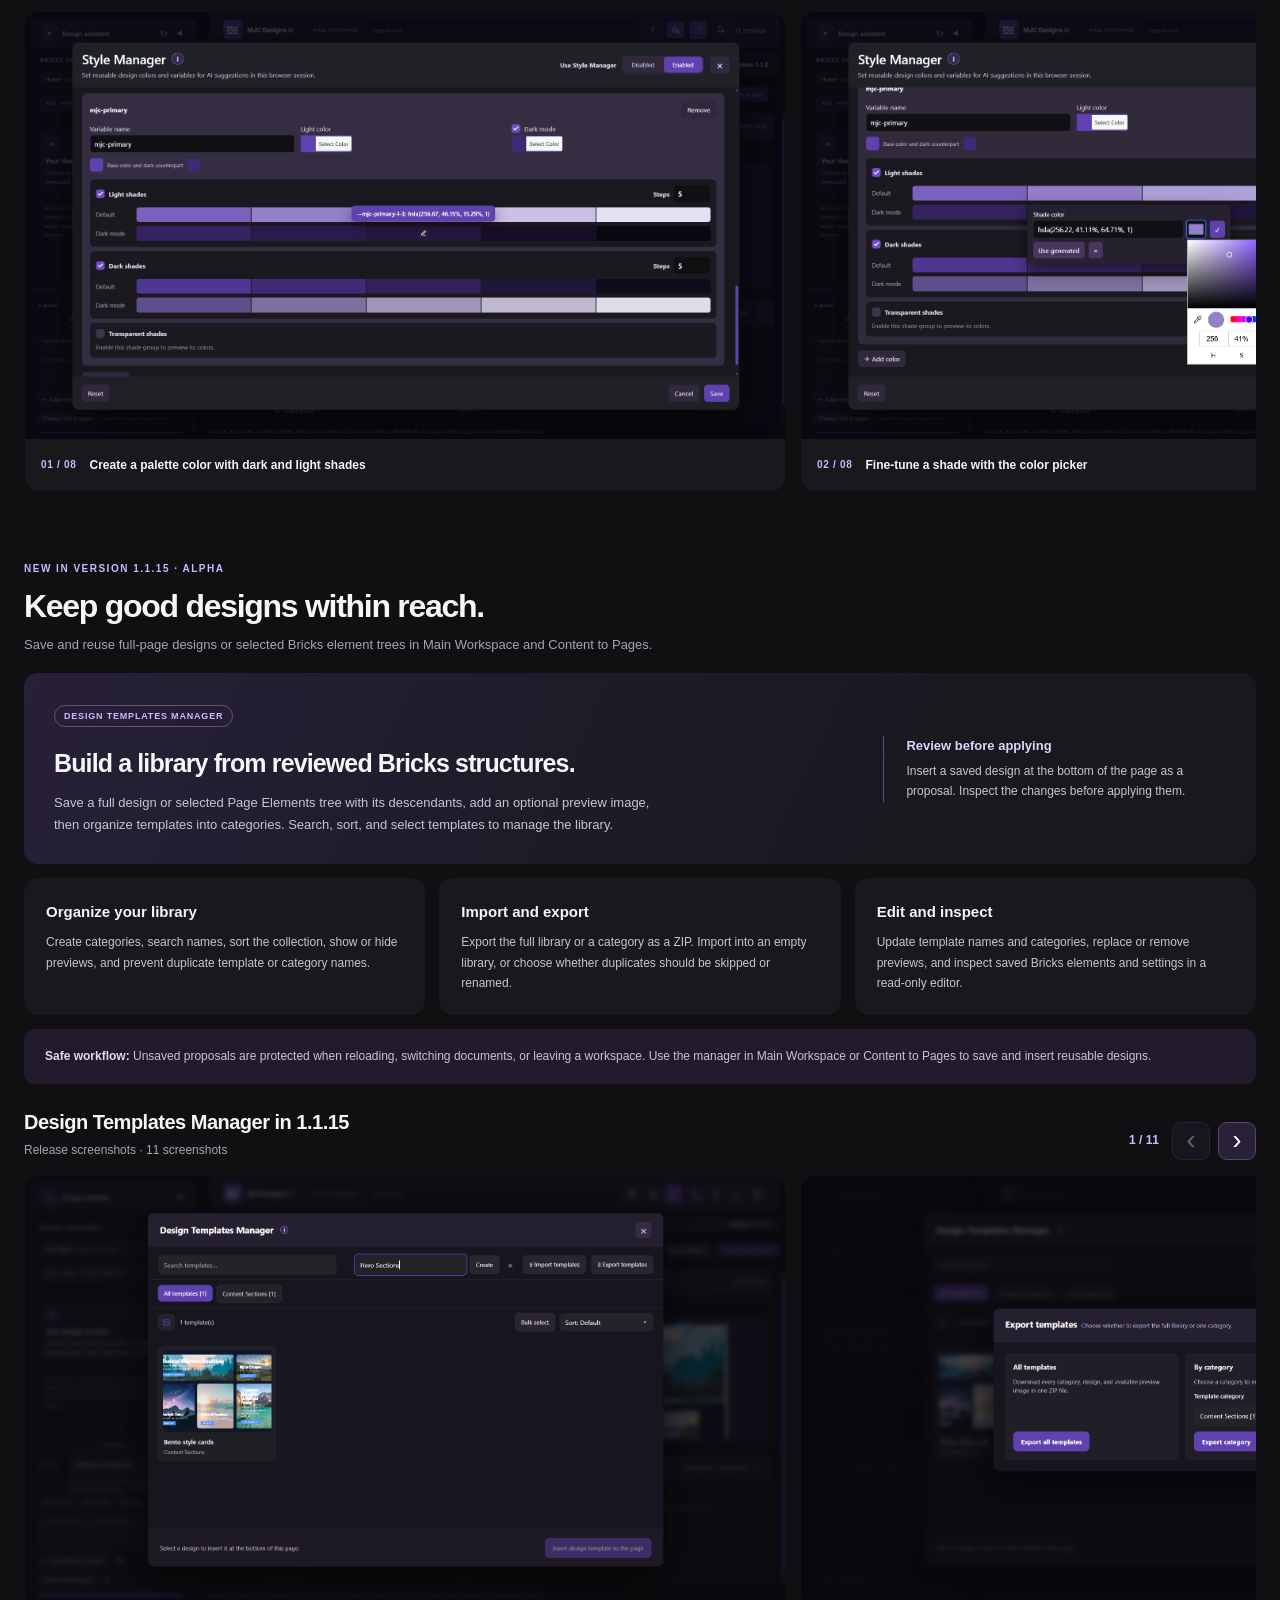
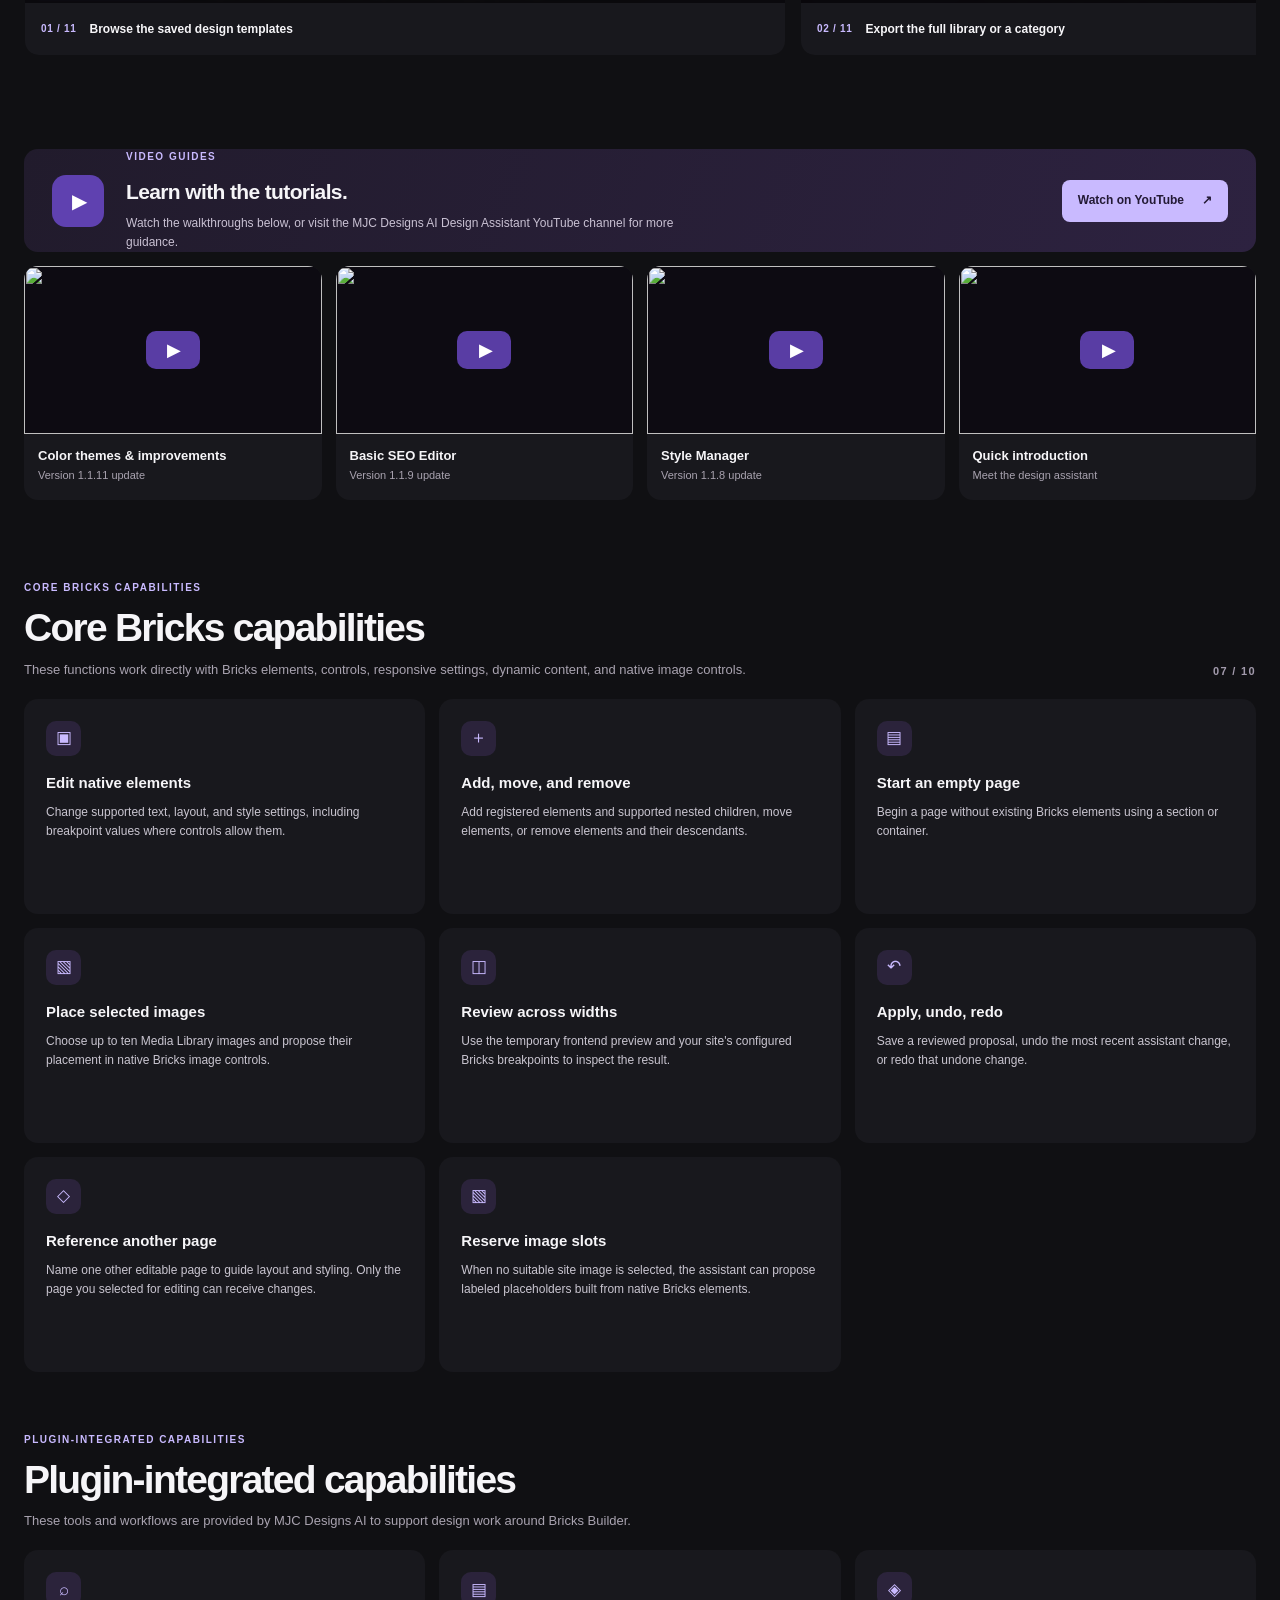
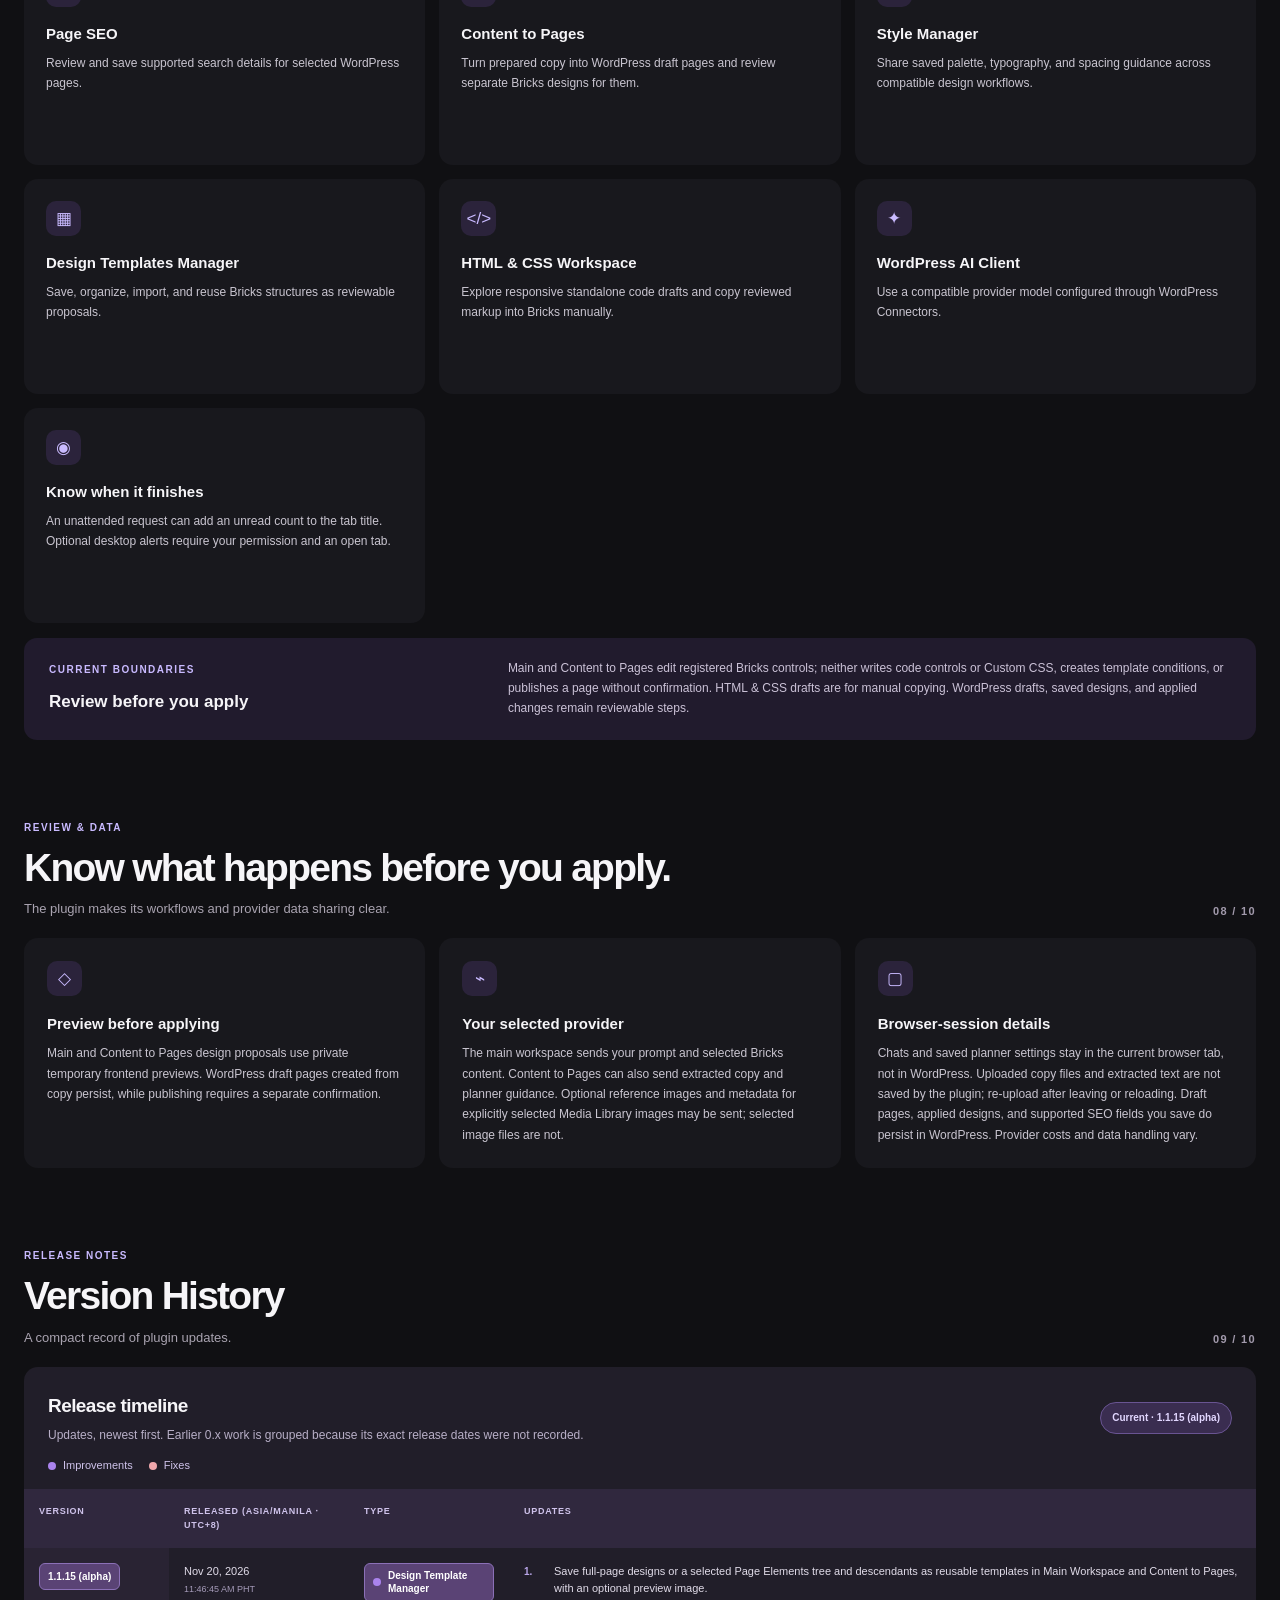
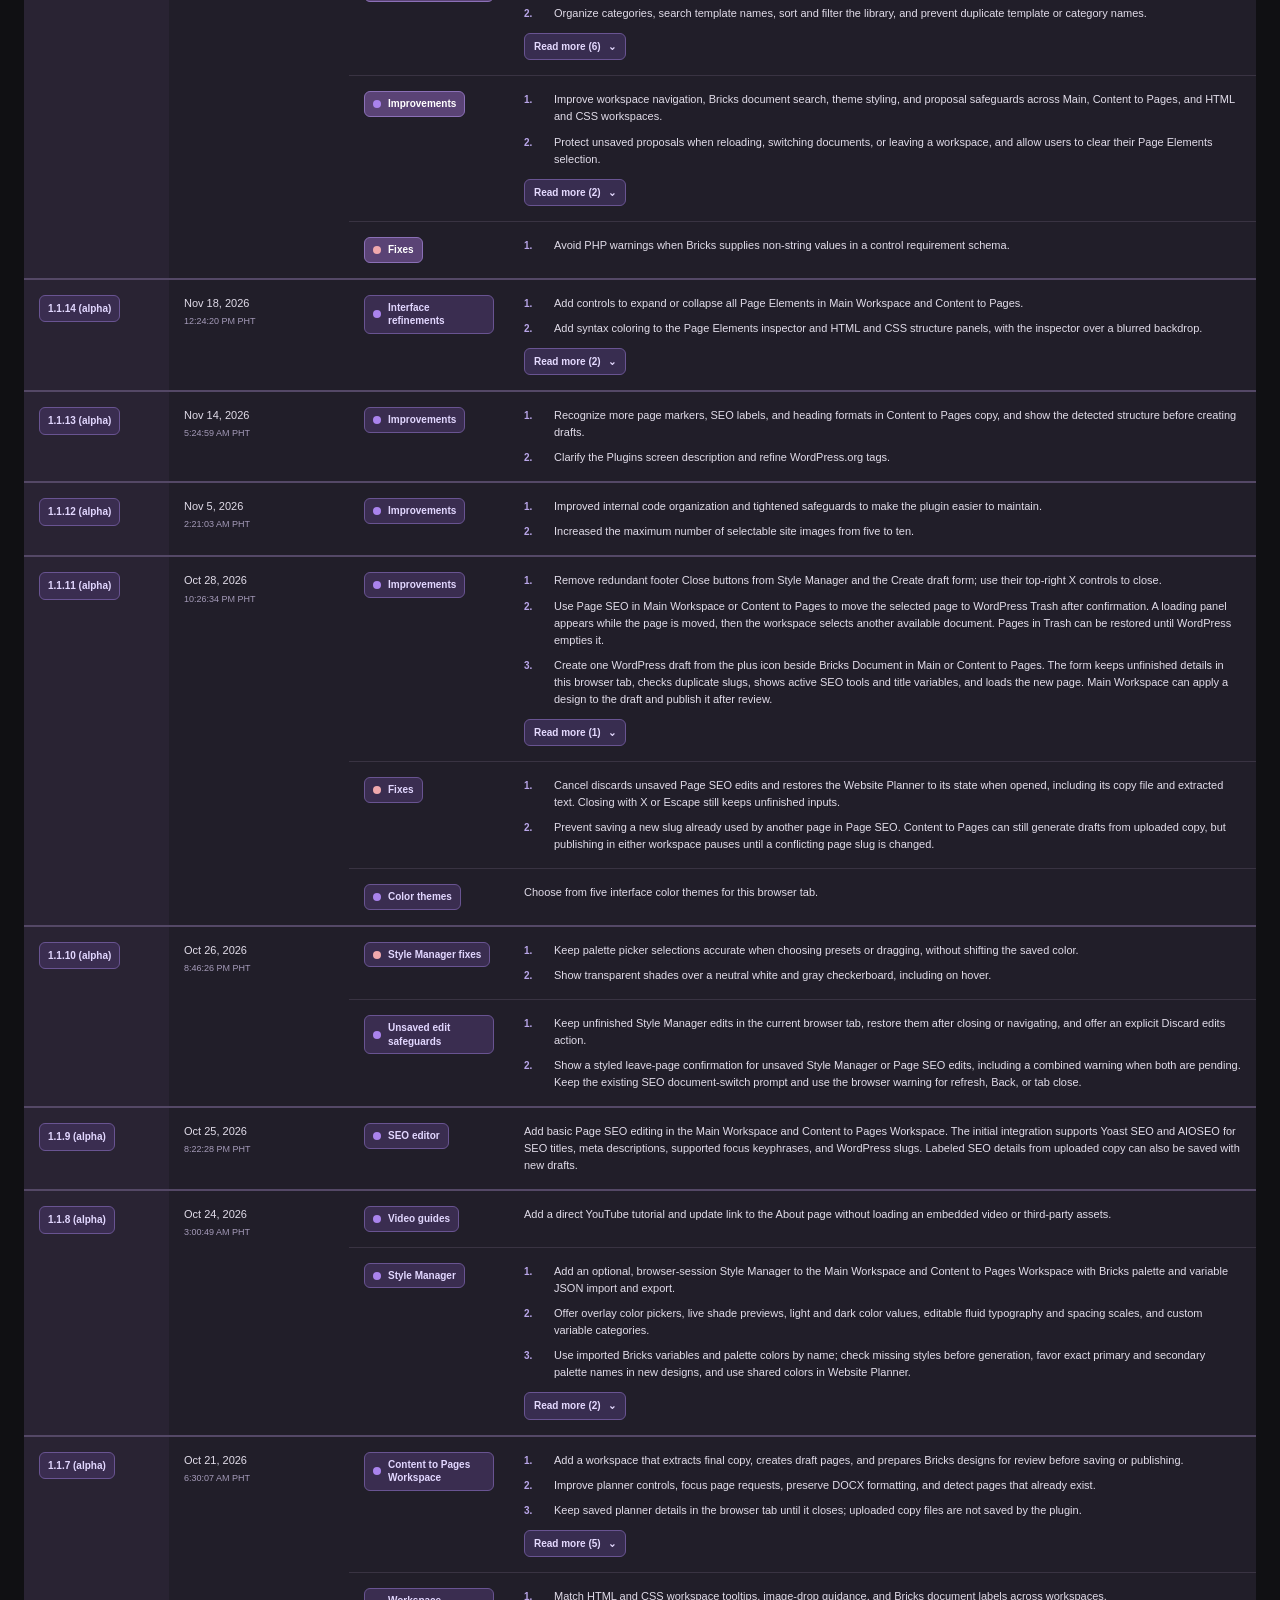
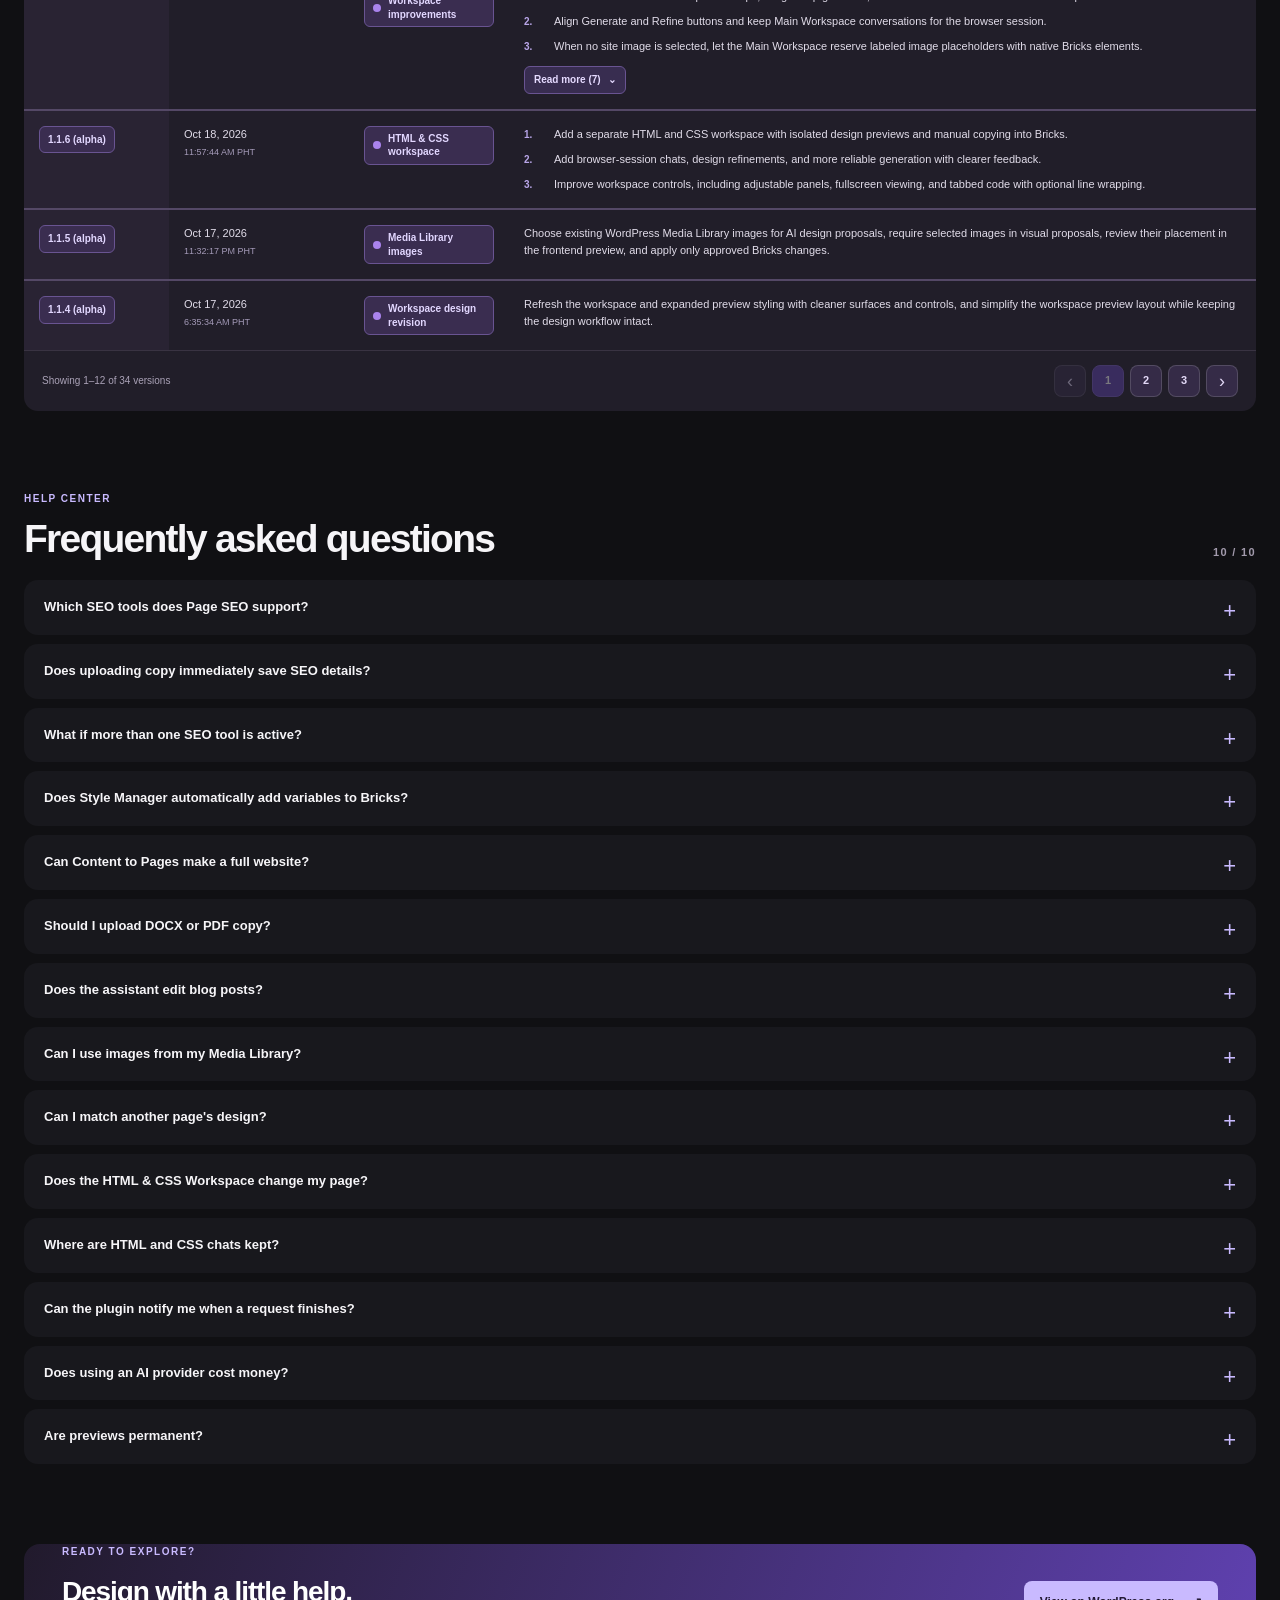
==== commit ddb40ca9: "Add files via upload website tweaks" ====
--- a/index.html
+++ b/index.html
@@ -7,7 +7,7 @@
   <meta name="description" content="MJC Designs AI 1.1.15 helps build and review Bricks designs, save reusable design templates, and create draft pages from final copy.">
   <title>MJC Designs AI Design Assistant for Bricks Builder</title>
   <link rel="icon" type="image/svg+xml" href="assets/brand-icon.svg">
-  <link rel="stylesheet" href="assets/styles.css?v=1.1.15-nav-spacing-2">
+  <link rel="stylesheet" href="assets/styles.css?v=1.1.15-gap-80-menu-14">
   <script src="assets/site.js" defer></script>
 </head>
 <body>
--- a/assets/styles.css
+++ b/assets/styles.css
@@ -9,7 +9,7 @@
 a { color:inherit; text-decoration:none; }
 button { font:inherit; }
 .wrap { width:min(1240px,calc(100% - 48px)); margin-inline:auto; }
-#main { display:flex; flex-direction:column; gap:60px; }
+#main { display:flex; flex-direction:column; gap:80px; }
 .skip-link { position:fixed; top:8px; left:8px; z-index:100; background:#2b2436; color:white; padding:10px 14px; transform:translateY(-150%); }
 .skip-link:focus { transform:none; }
 
@@ -21,11 +21,11 @@
 .brand strong { font-size:15px; letter-spacing:-.02em; }
 .brand-ai { color:#bdb4ce; }
 .brand small { margin-top:4px; color:#fff; font-size:8px; font-weight:700; letter-spacing:.1em; }
-.primary-nav { display:flex; align-items:center; gap:28px; font-size:11px; font-weight:600; }
+.primary-nav { display:flex; align-items:center; gap:40px; font-size:14px; font-weight:600; }
 .nav-dropdown { position:relative; }
 .nav-dropdown summary { display:flex; align-items:center; gap:7px; color:#d8d2e2; cursor:pointer; list-style:none; white-space:nowrap; }
 .nav-dropdown summary::-webkit-details-marker { display:none; }
-.nav-dropdown summary::after { width:0; height:0; border-left:4px solid transparent; border-right:4px solid transparent; border-top:5px solid #a99bbd; transition:transform .2s ease; }
+.nav-dropdown summary::after { content:""; display:block; flex:0 0 auto; width:0; height:0; border-left:4px solid transparent; border-right:4px solid transparent; border-top:5px solid #a99bbd; transition:transform .2s ease; }
 .nav-dropdown[open] summary::after { transform:rotate(180deg); }
 .nav-dropdown summary:hover,.nav-dropdown[open] summary { color:#fff; }
 .nav-dropdown-menu { position:absolute; top:calc(100% + 14px); left:-14px; z-index:30; display:grid; gap:2px; min-width:190px; padding:8px; border-radius:11px; background:#211b2a; box-shadow:0 16px 34px #09070d99; }
@@ -61,7 +61,7 @@
 .alpha-notice > span { flex:0 0 21px; width:21px; height:21px; display:grid; place-items:center; background:var(--purple); color:white; border-radius:50%; font:700 12px Georgia,serif; }
 .alpha-notice p { margin:0; font-size:12px; }
 
-.overview-grid { display:grid; grid-template-columns:1.12fr .88fr; gap:16px; margin-top:100px; }
+.overview-grid { display:grid; grid-template-columns:1.12fr .88fr; gap:16px; margin-top:0; }
 .card { background:#18181d; border:0; border-radius:14px; box-shadow:none; }
 .workspace-grid .card,.capability-grid .card,.review-grid .card,.content-steps .card,.style-feature-grid article { transition:box-shadow .3s ease 0s; }
 .workspace-grid .card:hover,.capability-grid .card:hover,.review-grid .card:hover,.content-steps .card:hover,.style-feature-grid article:hover { box-shadow:0 0 0 2px #c9baff; }
@@ -85,7 +85,7 @@
 .flow span { padding:7px 10px; background:#292333; color:#e6dcf7; border:1px solid #493c5a; border-radius:7px; font-size:11px; font-weight:700; }
 .flow b { color:#a28dbb; font-weight:400; }
 
-.section-block { padding-top:16px; }
+.section-block { padding:0; }
 .section-title { display:flex; justify-content:space-between; align-items:flex-end; gap:18px; margin-bottom:18px; }
 .section-title h2 { margin:0; font-size:clamp(28px,3.2vw,39px); line-height:1.15; letter-spacing:-.045em; }
 .section-title p:not(.kicker) { margin:9px 0 0; color:var(--muted); font-size:13px; }
@@ -141,12 +141,12 @@
 .alternate-start { margin:14px 0 0; padding:16px 20px; border:1px solid transparent; border-radius:11px; background:#211b2d; color:#cbc2d7; font-size:12px; line-height:1.7; }
 .alternate-start strong { color:#e5d9f7; }
 .tutorial-group { display:flex; flex-direction:column; gap:14px; }
-.tutorials { display:flex; align-items:center; gap:22px; padding:25px 28px; border-radius:14px; background:linear-gradient(110deg,#211b2c,#2d2240); }
+.tutorials { display:flex; align-items:center; gap:22px; padding:0 28px; border-radius:14px; background:linear-gradient(110deg,#211b2c,#2d2240); }
 .tutorials-icon { flex:0 0 52px; width:52px; height:52px; display:grid; place-items:center; padding-left:3px; border-radius:14px; background:#5f41b0; color:white; font-size:20px; }
 .tutorials h2 { margin:0; font-size:21px; letter-spacing:-.03em; }
 .tutorials p:not(.kicker) { margin:5px 0 0; max-width:570px; color:#c9c1d3; font-size:12px; }
 
-.screenshots-section { padding-top:72px; }
+
 .screenshot-group { margin-top:22px; }
 .screenshot-group + .screenshot-group { margin-top:38px; }
 .screenshot-group-head { display:flex; align-items:end; justify-content:space-between; gap:16px; margin-bottom:14px; }
@@ -199,7 +199,7 @@
 .review-grid .card { padding:23px; }
 .review-grid h3 { margin:16px 0 7px; font-size:15px; }
 .review-grid p { margin:0; color:var(--text); font-size:12px; line-height:1.7; }
-.faq-block { padding-bottom:74px; }
+
 .faq-list { display:grid; gap:9px; }
 .faq-list details { padding:0 20px; }
 .faq-list summary { list-style:none; position:relative; padding:17px 30px 17px 0; cursor:pointer; font-size:13px; font-weight:700; }
@@ -207,7 +207,7 @@
 .faq-list summary:after { content:"+"; position:absolute; right:0; top:13px; color:#c9baff; font-size:22px; font-weight:400; }
 .faq-list details[open] summary:after { content:"−"; }
 .faq-list details p { margin:0; padding:0 30px 18px 0; color:var(--text); font-size:12px; line-height:1.75; }
-.closing { margin-bottom:140px; padding:32px 38px; border-radius:16px; display:flex; align-items:center; justify-content:space-between; gap:25px; background:linear-gradient(110deg,#211a2c,#5f41b0); color:white; }
+.closing { margin-bottom:80px; padding:0 38px; border-radius:16px; display:flex; align-items:center; justify-content:space-between; gap:25px; background:linear-gradient(110deg,#211a2c,#5f41b0); color:white; }
 .closing .kicker { color:#c9baff; }
 .closing h2 { margin:0; font-size:28px; letter-spacing:-.04em; }
 .closing p:not(.kicker) { margin:7px 0 0; max-width:490px; font-size:12px; color:#dfd9eb; }
@@ -266,13 +266,13 @@
   .hero-icon img { width:125px; }
   .hero-halo { width:170px; height:170px; box-shadow:0 0 0 38px #ffffff08; }
   .alpha-notice { padding:11px; }
-  .overview-grid { margin-top:100px; }
+
   .about-card,.about-side { padding:22px; }
   .about-card h2 { font-size:20px; }
   .about-side h2 { font-size:24px; }
   .facts { grid-template-columns:1fr; }
   .facts > div { min-height:0; }
-  .section-block { padding-top:10px; }
+
   .section-title { align-items:start; }
   .section-title h2 { font-size:29px; }
   .section-title > span { margin-top:5px; font-size:9px; }
@@ -284,7 +284,7 @@
   .content-lead-aside { padding:16px 0 0; border-left:0; border-top:1px solid #604a82; }
   .content-steps,.style-feature-grid { grid-template-columns:1fr; }
   .steps-card { grid-template-columns:1fr; gap:26px; padding:20px; }
-  .tutorials { align-items:flex-start; padding:22px; gap:15px; }
+  .tutorials { align-items:flex-start; padding:0 22px; gap:15px; }
   .tutorials-icon { width:42px; height:42px; flex-basis:42px; }
   .tutorials > div:nth-child(2) { flex:1 1 calc(100% - 60px); }
   .tutorials h2 { font-size:18px; }
@@ -301,7 +301,7 @@
   .capability-grid,.review-grid { grid-template-columns:1fr; }
   .capability { min-height:0; }
   .limitations { grid-template-columns:1fr; gap:7px; }
-  .closing { margin-bottom:54px; padding:27px; align-items:flex-start; flex-direction:column; }
+  .closing { margin-bottom:80px; padding:0 27px; align-items:flex-start; flex-direction:column; }
   .closing h2 { font-size:24px; }
   .footer-inner,.footer-bottom { flex-direction:column; }
   .footer-links { gap:18px; }
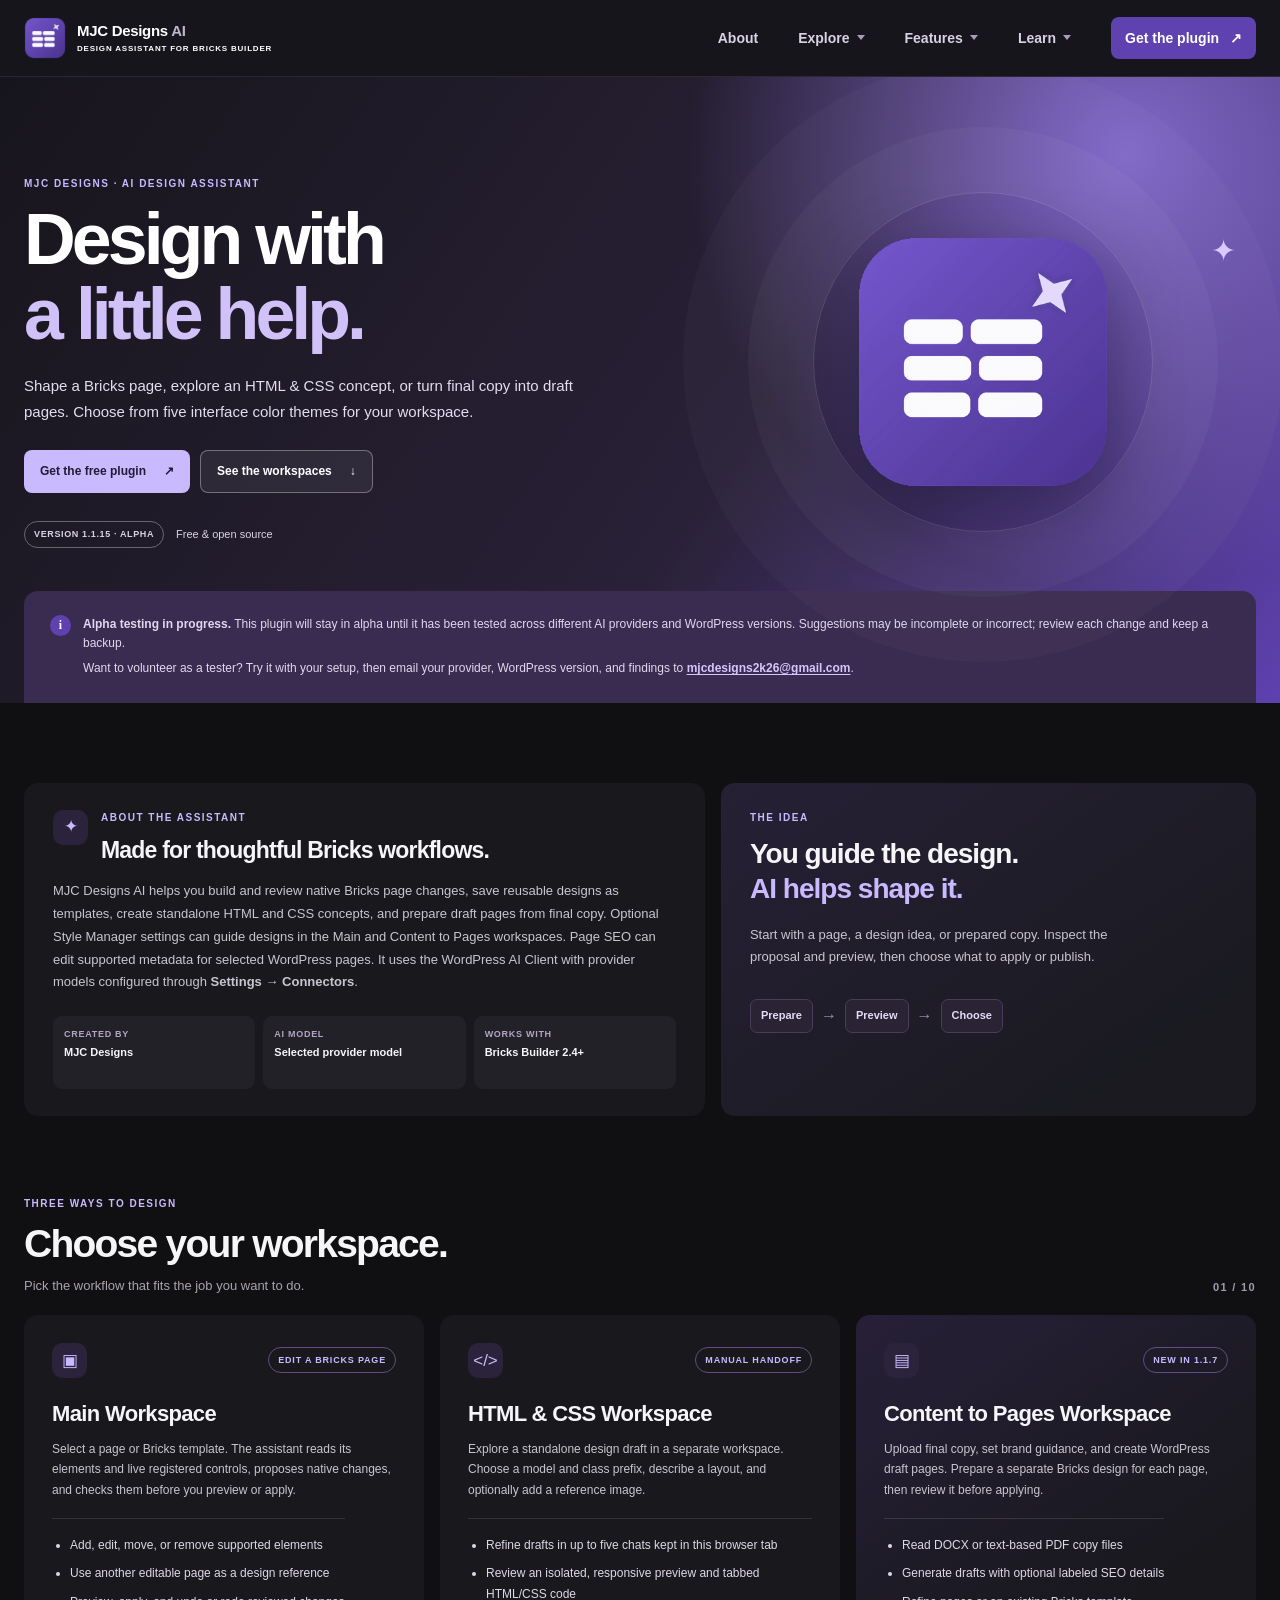
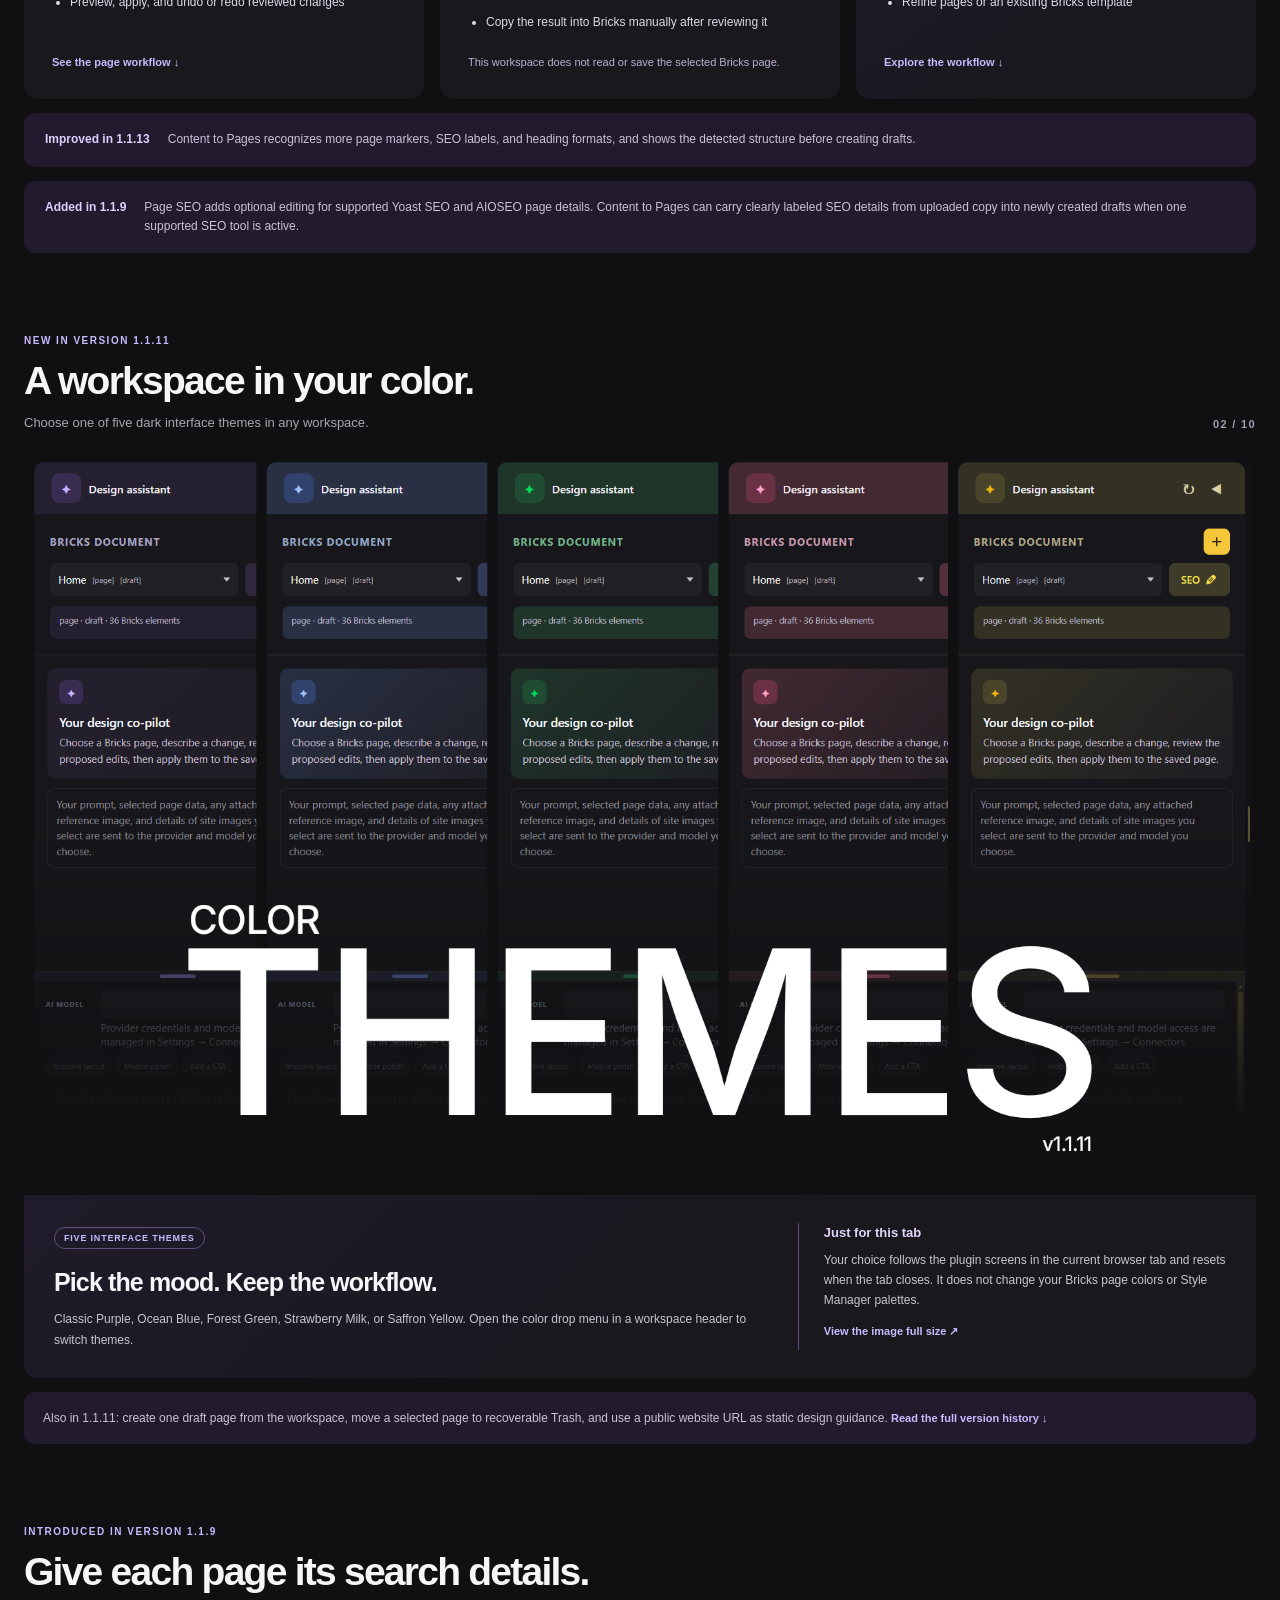
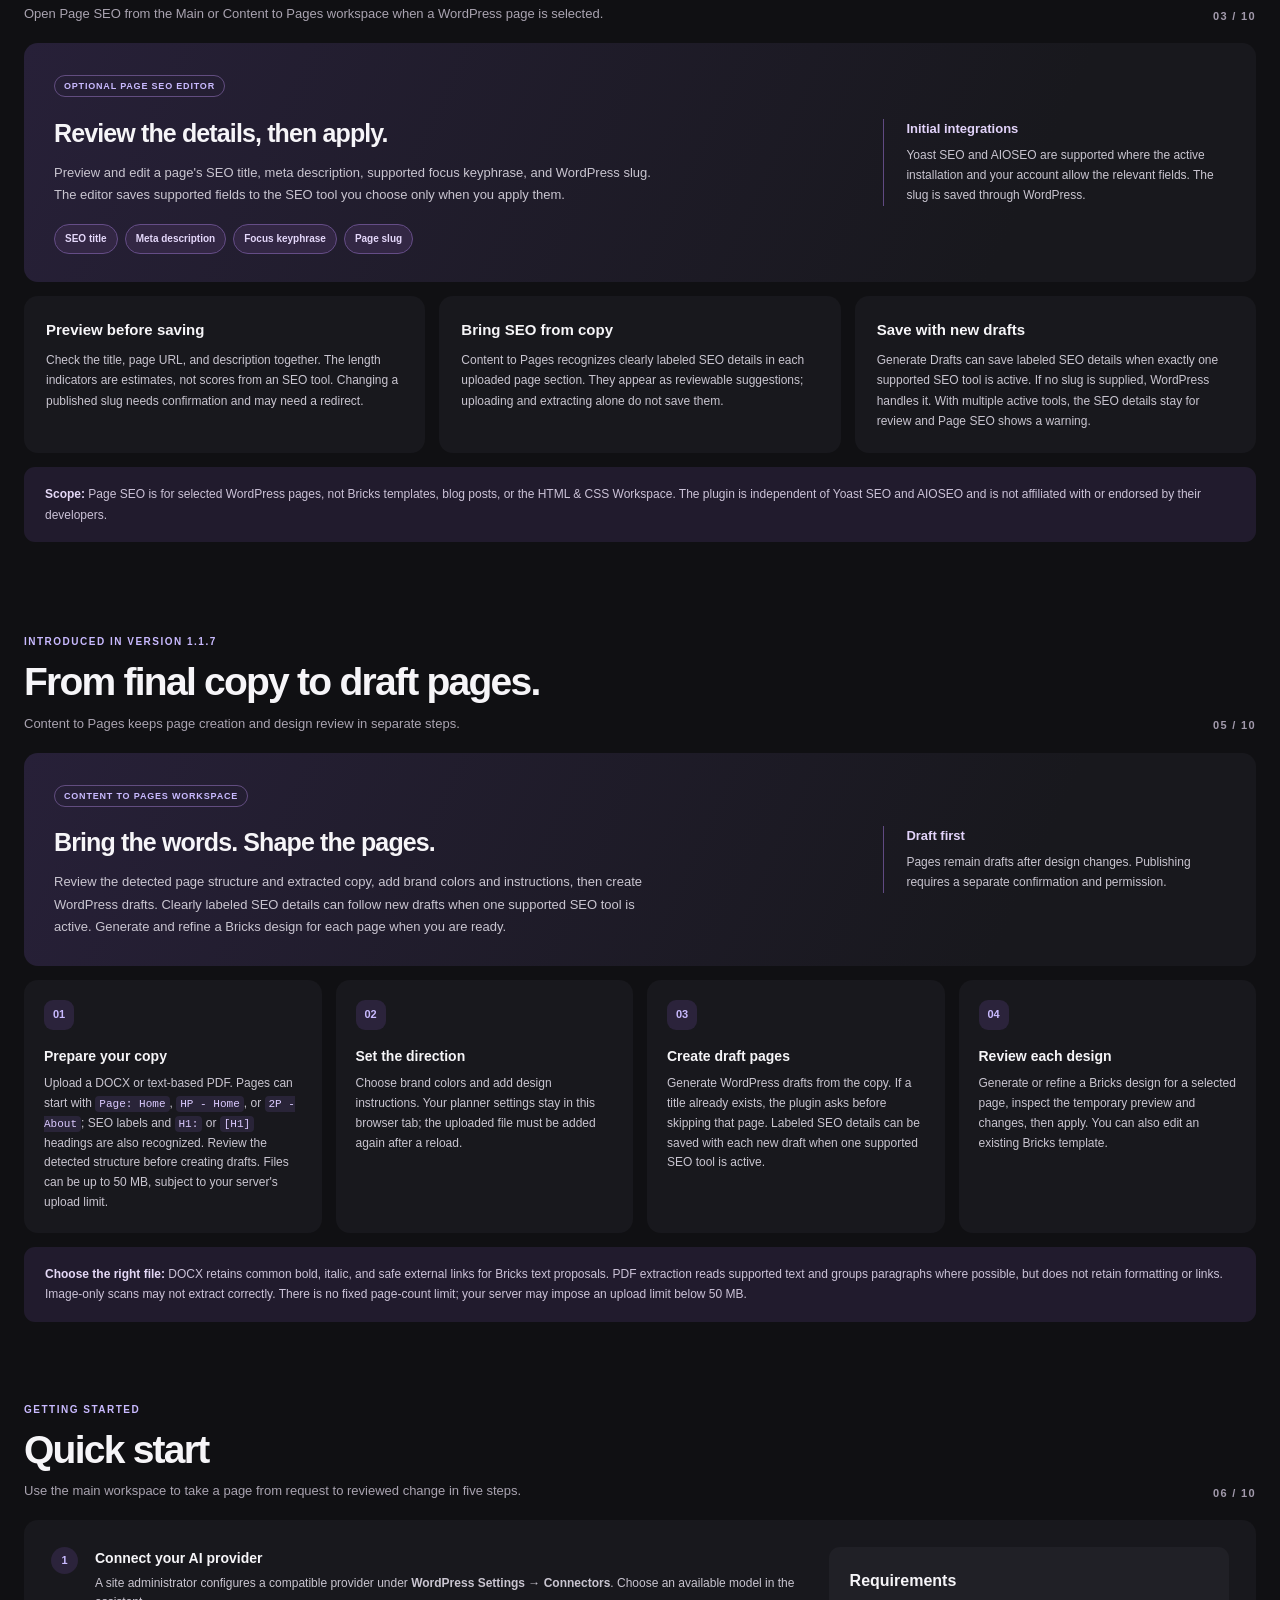
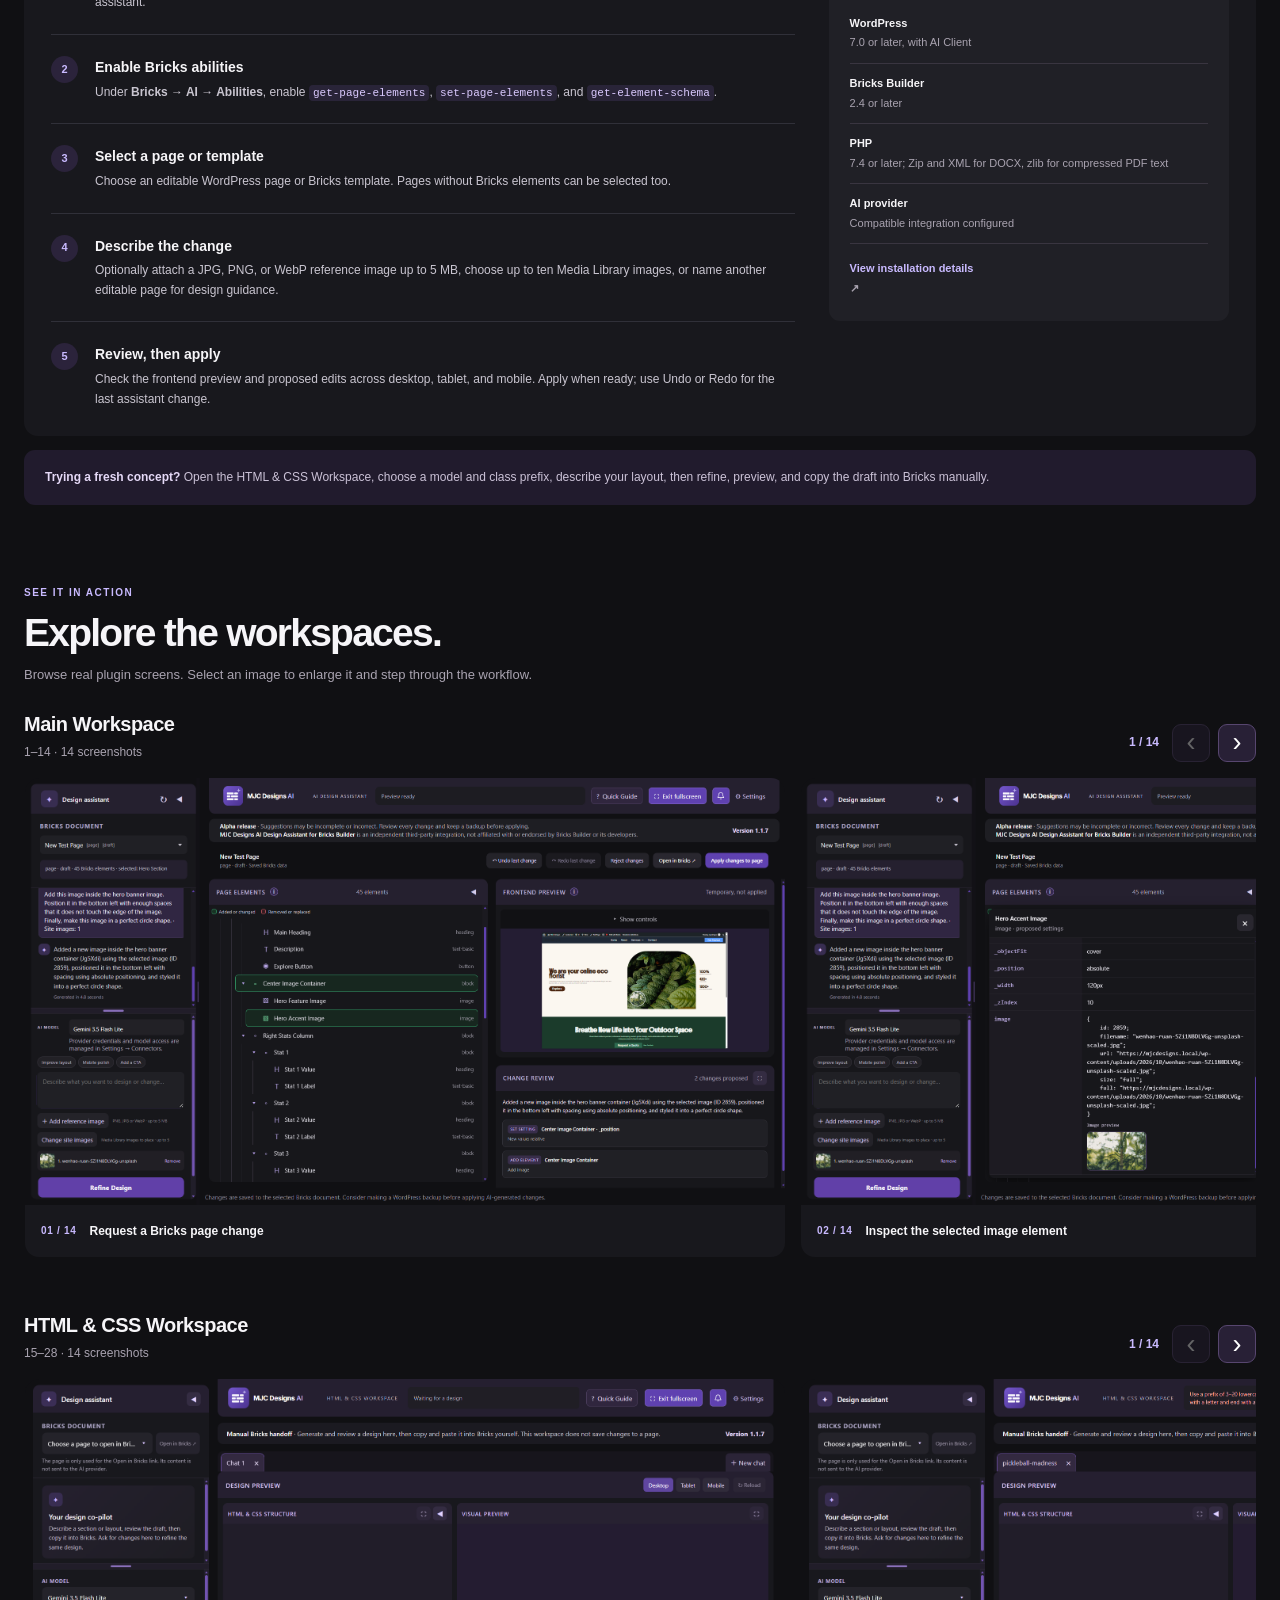
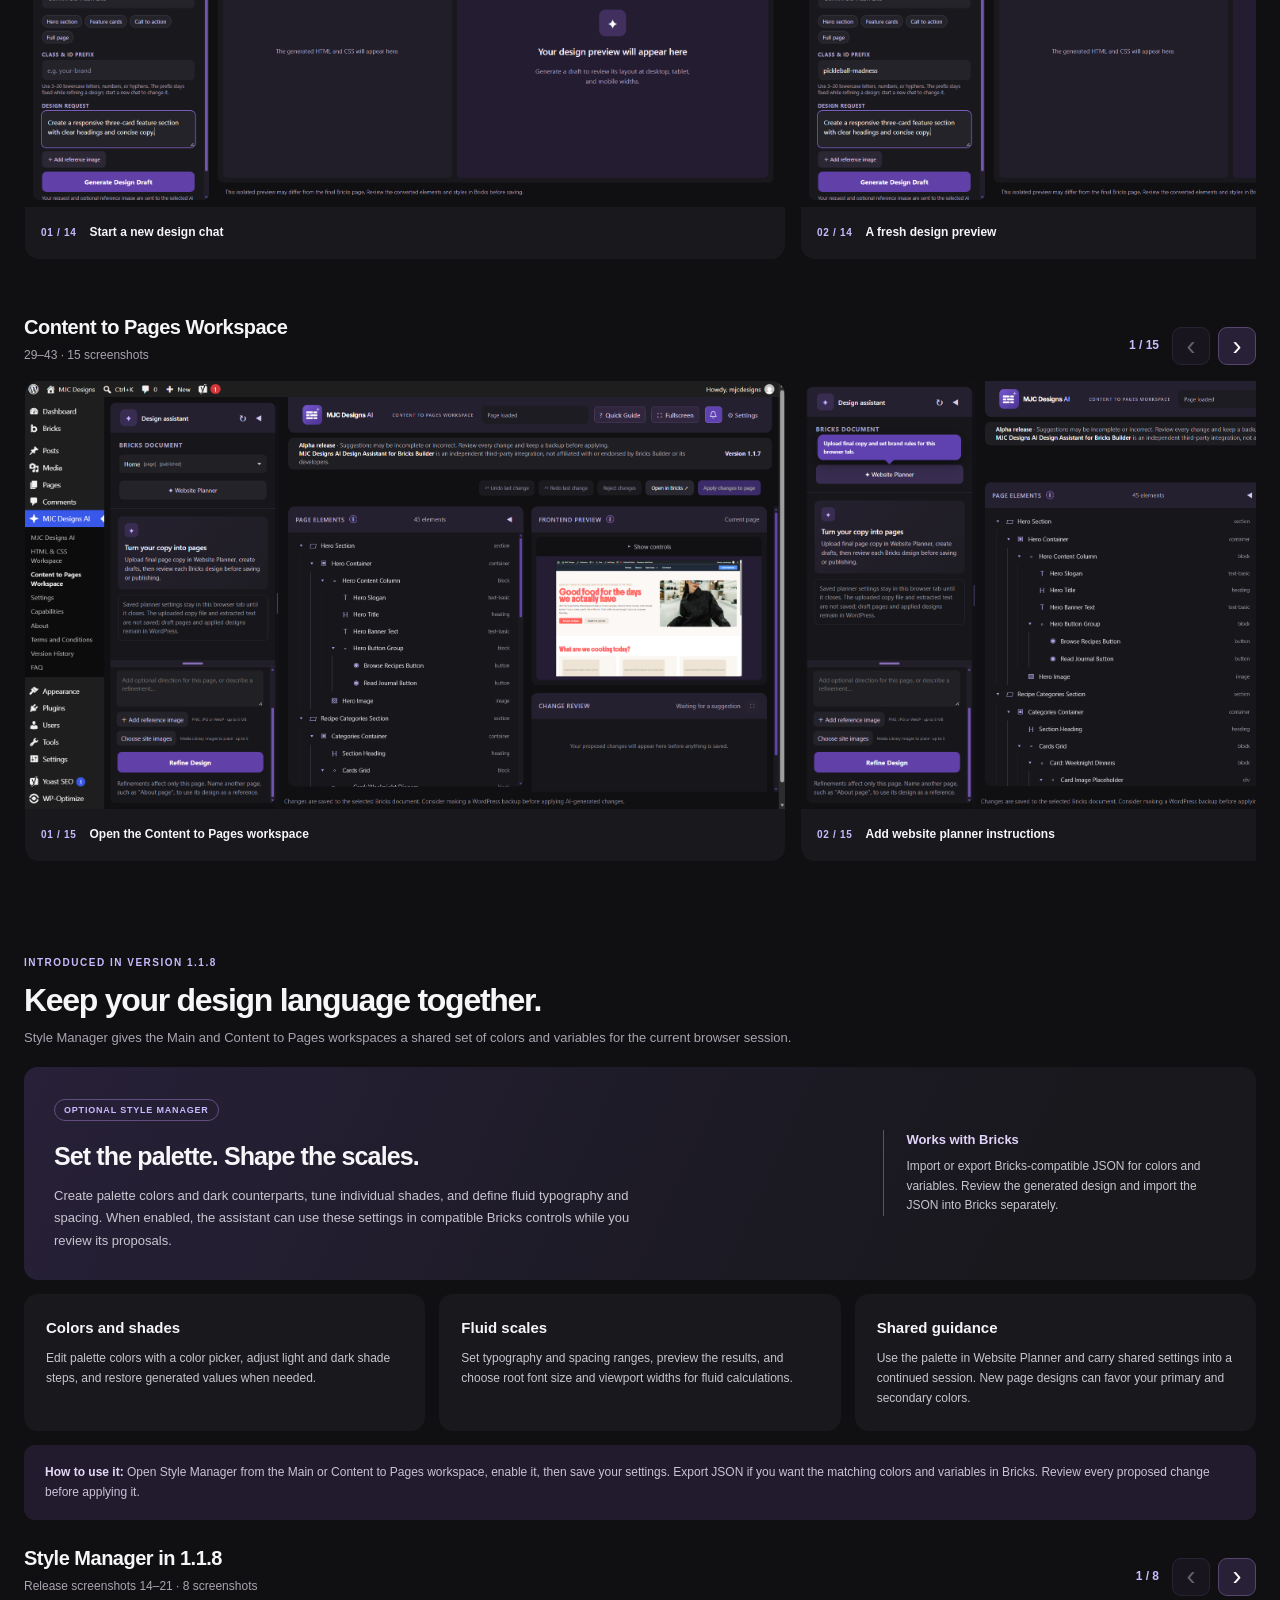
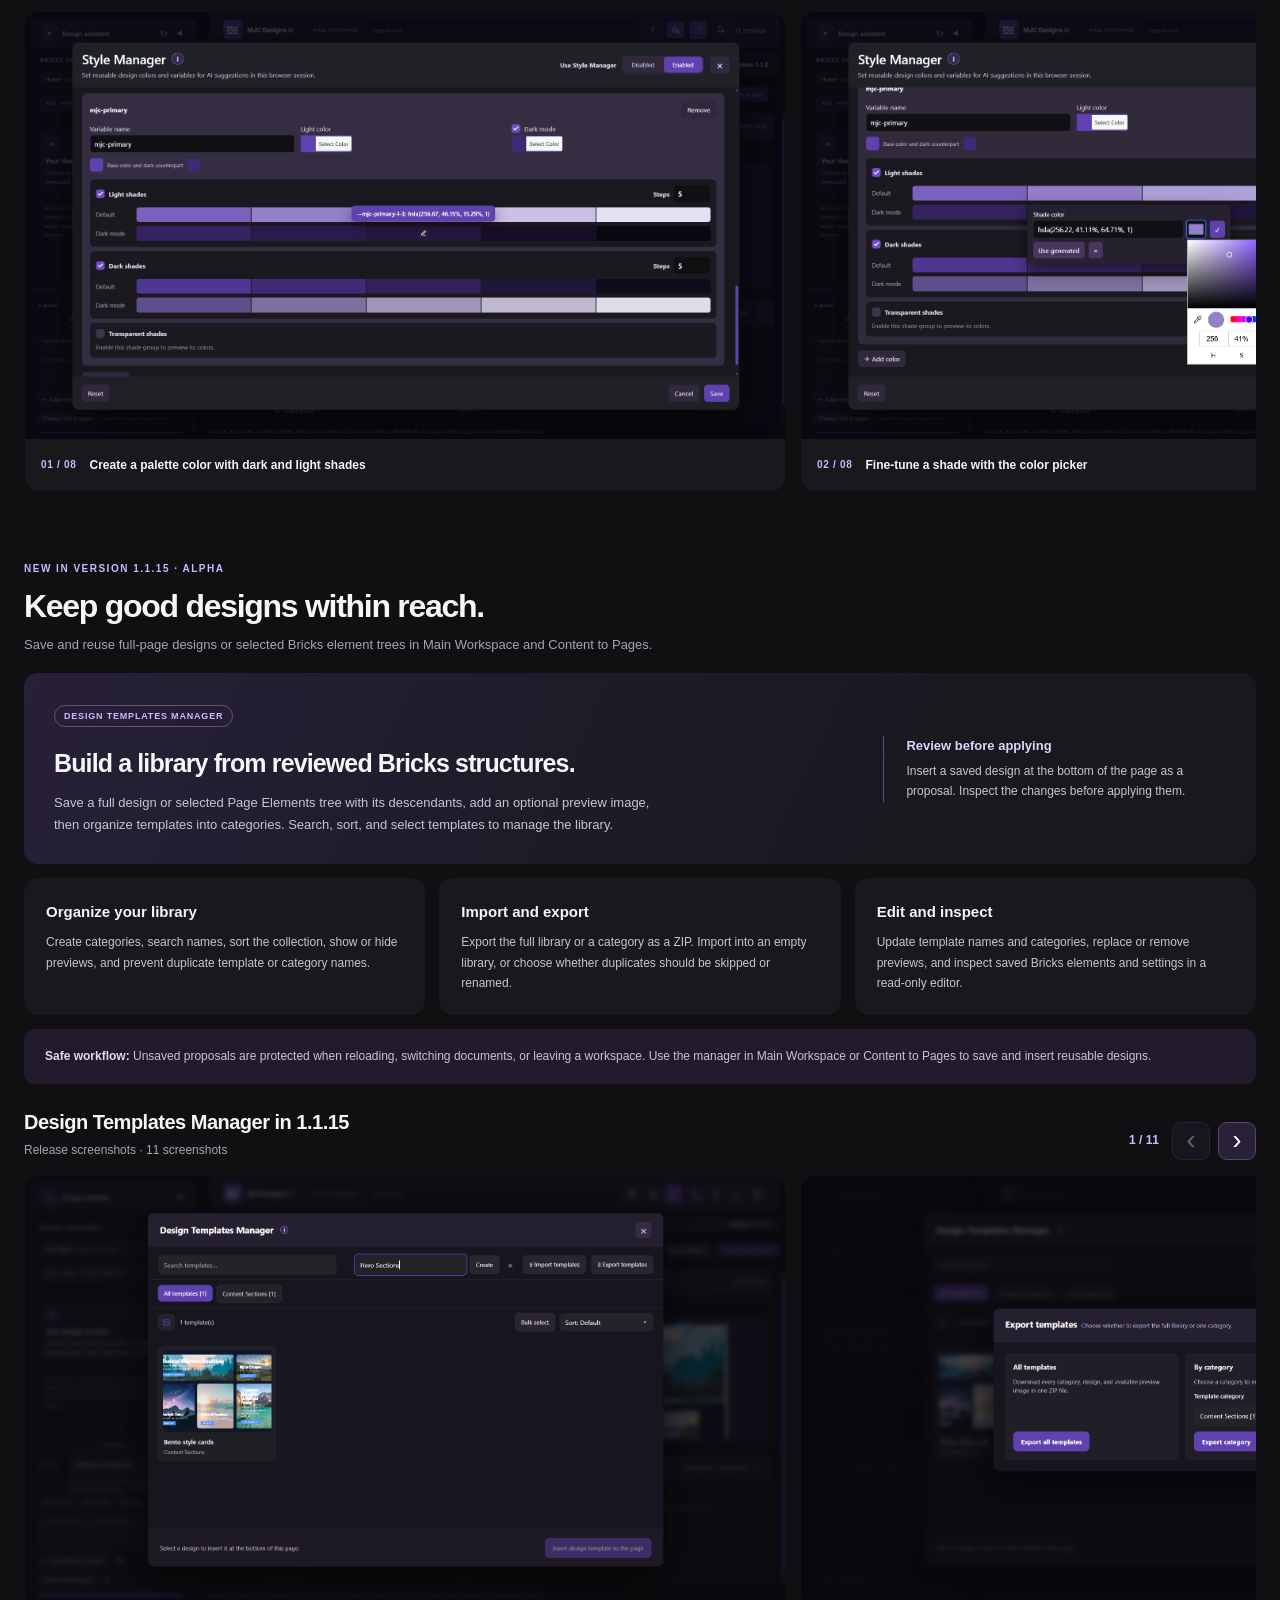
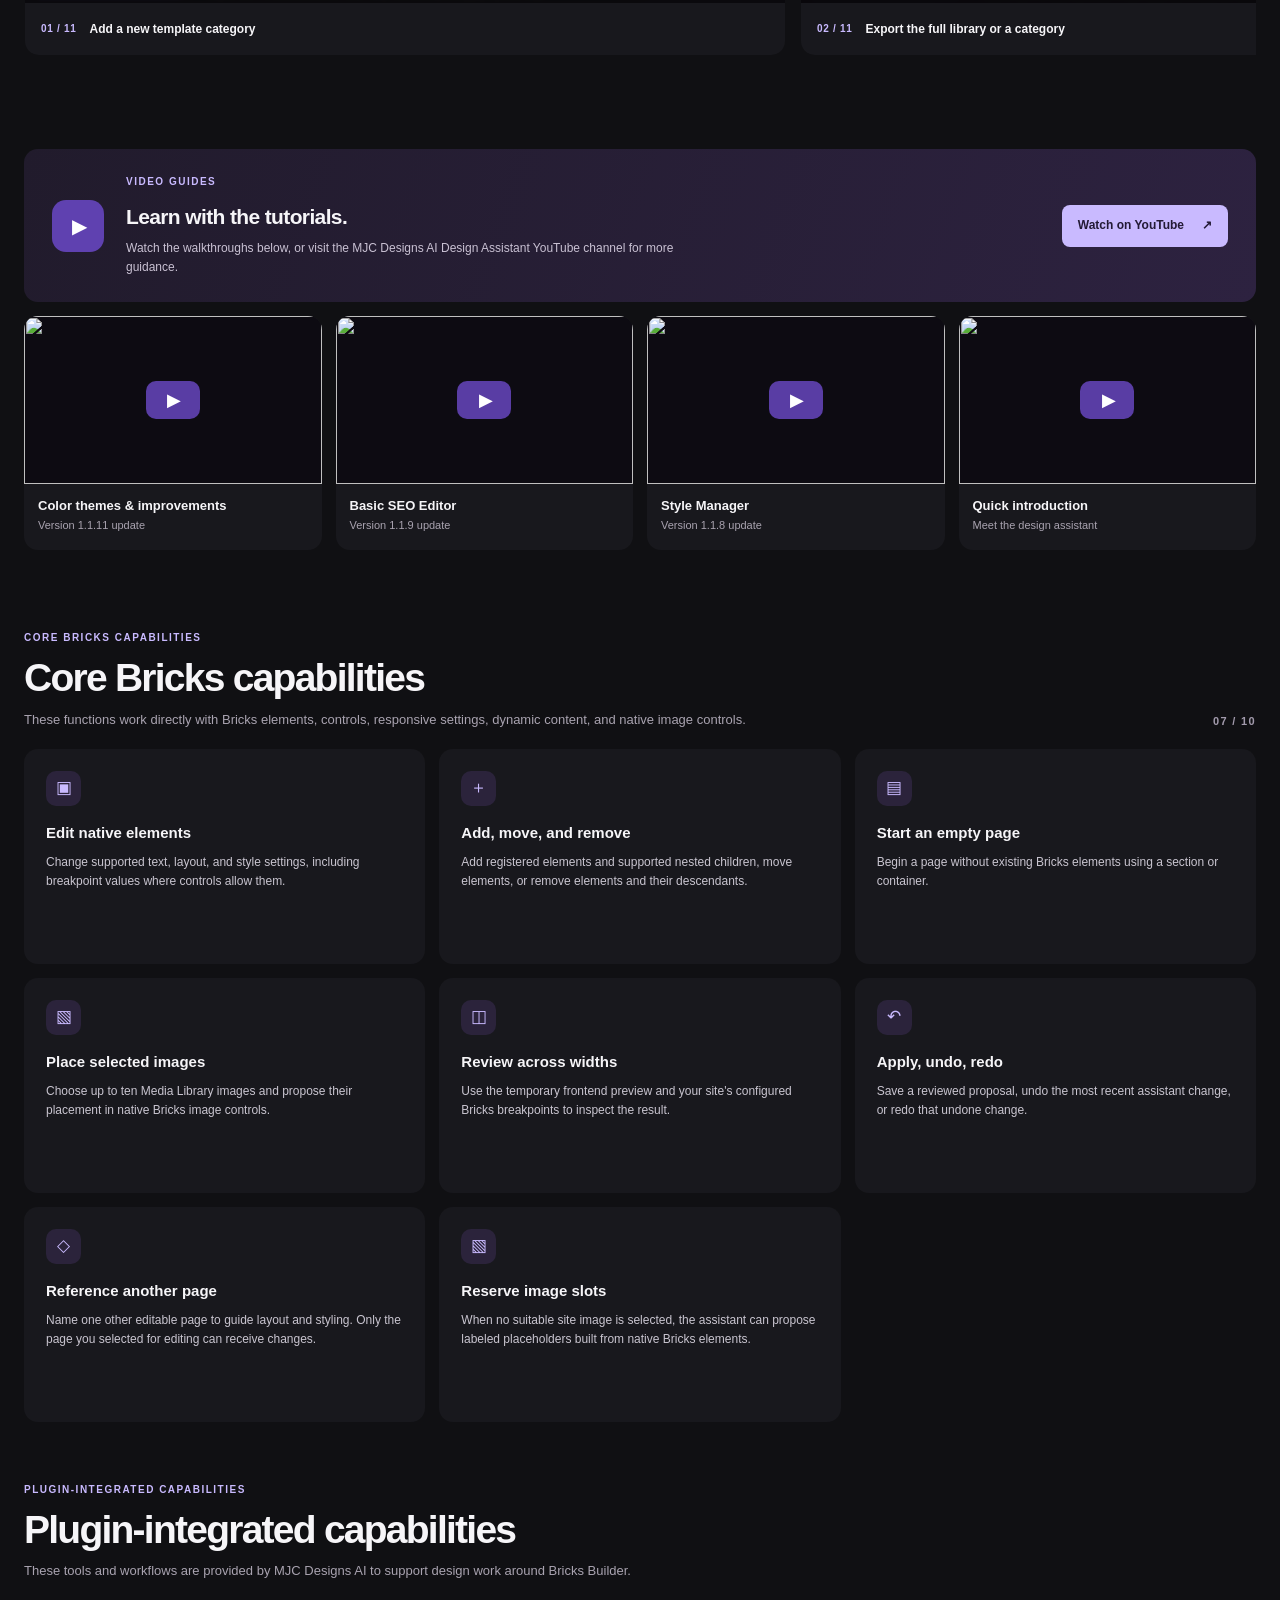
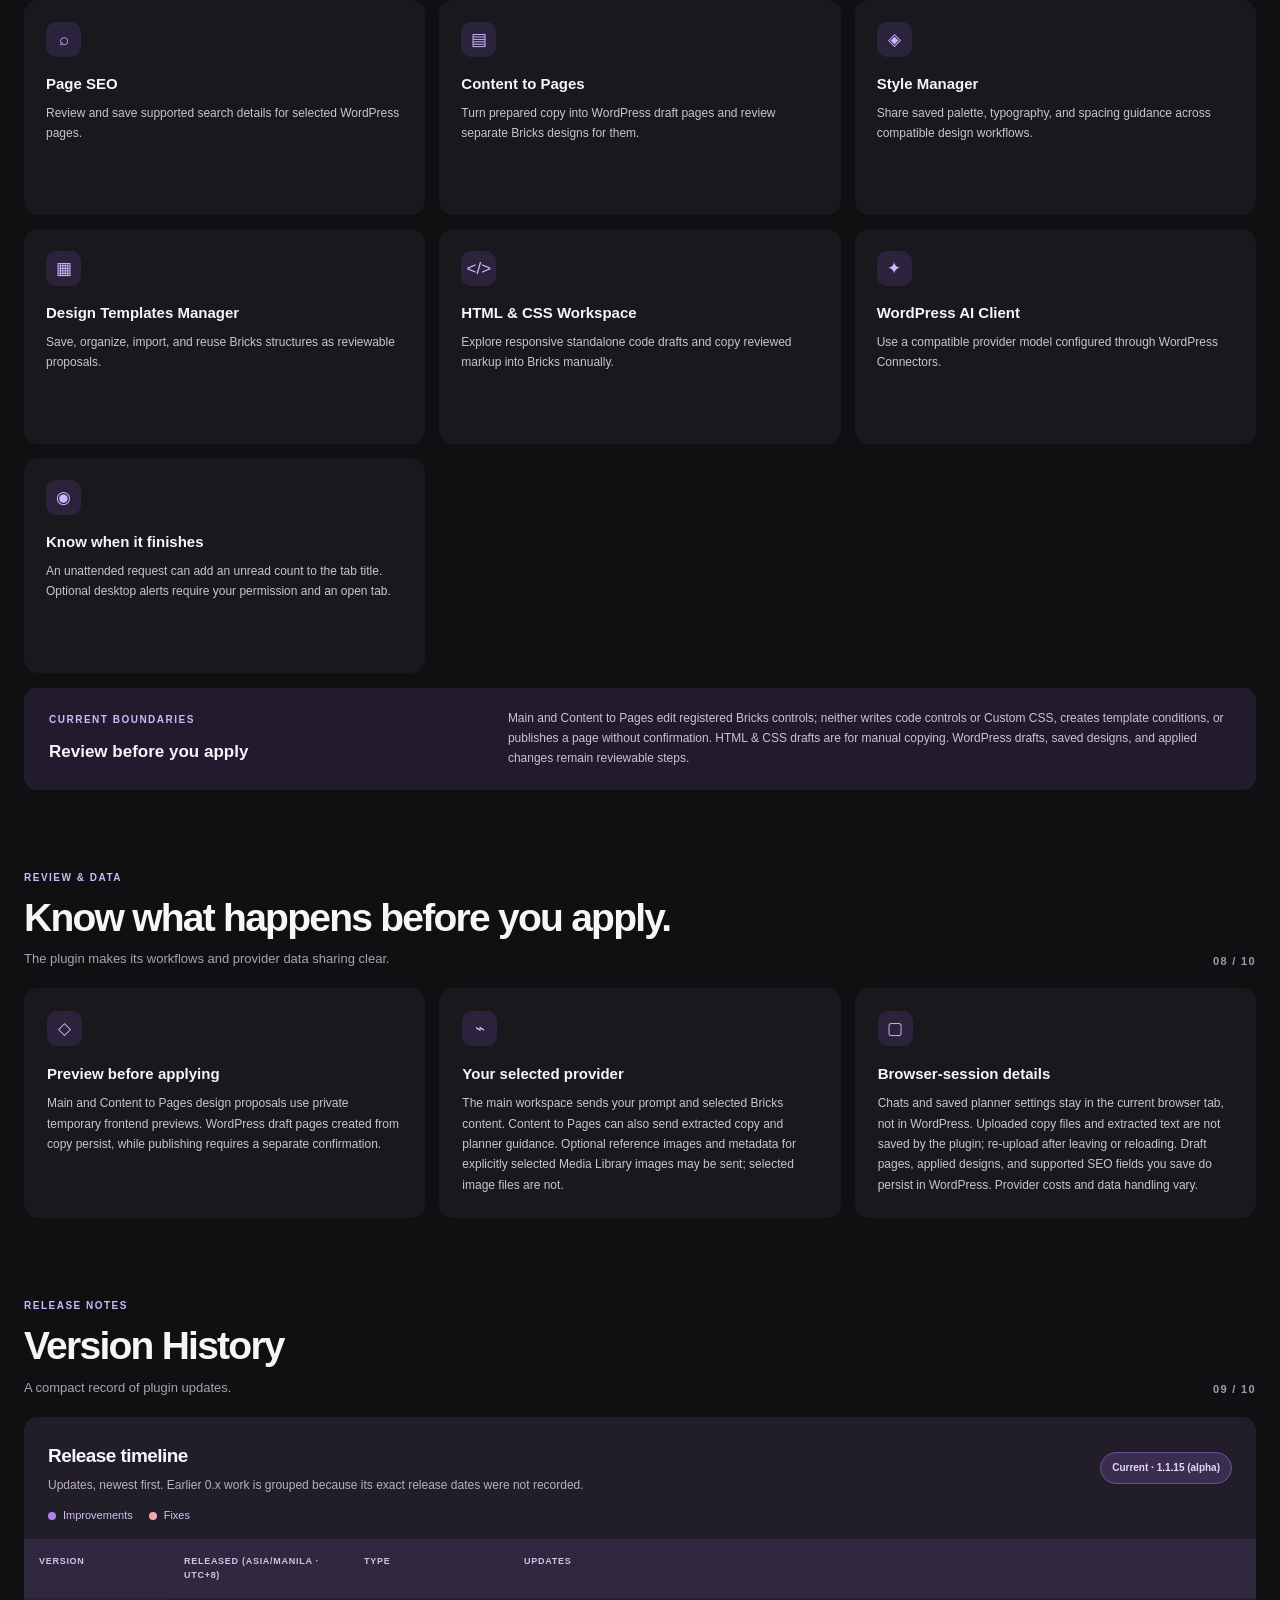
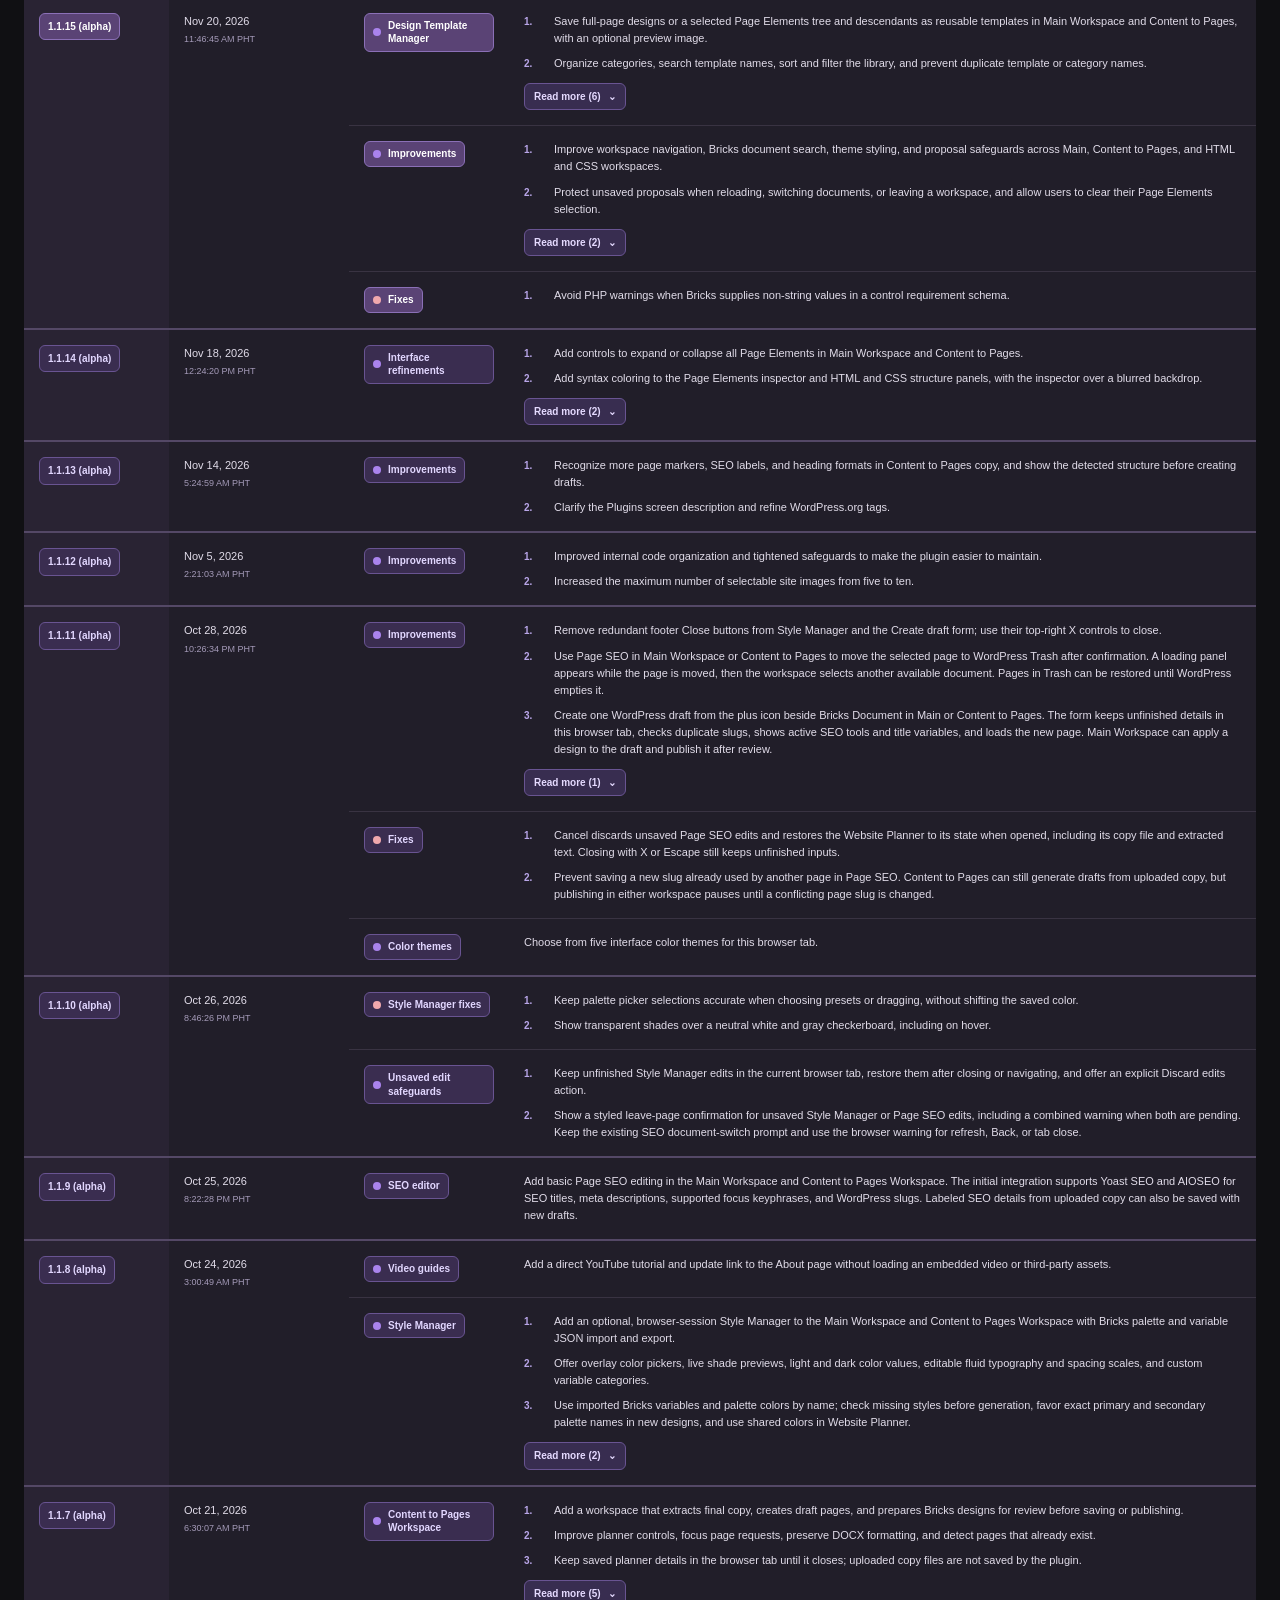
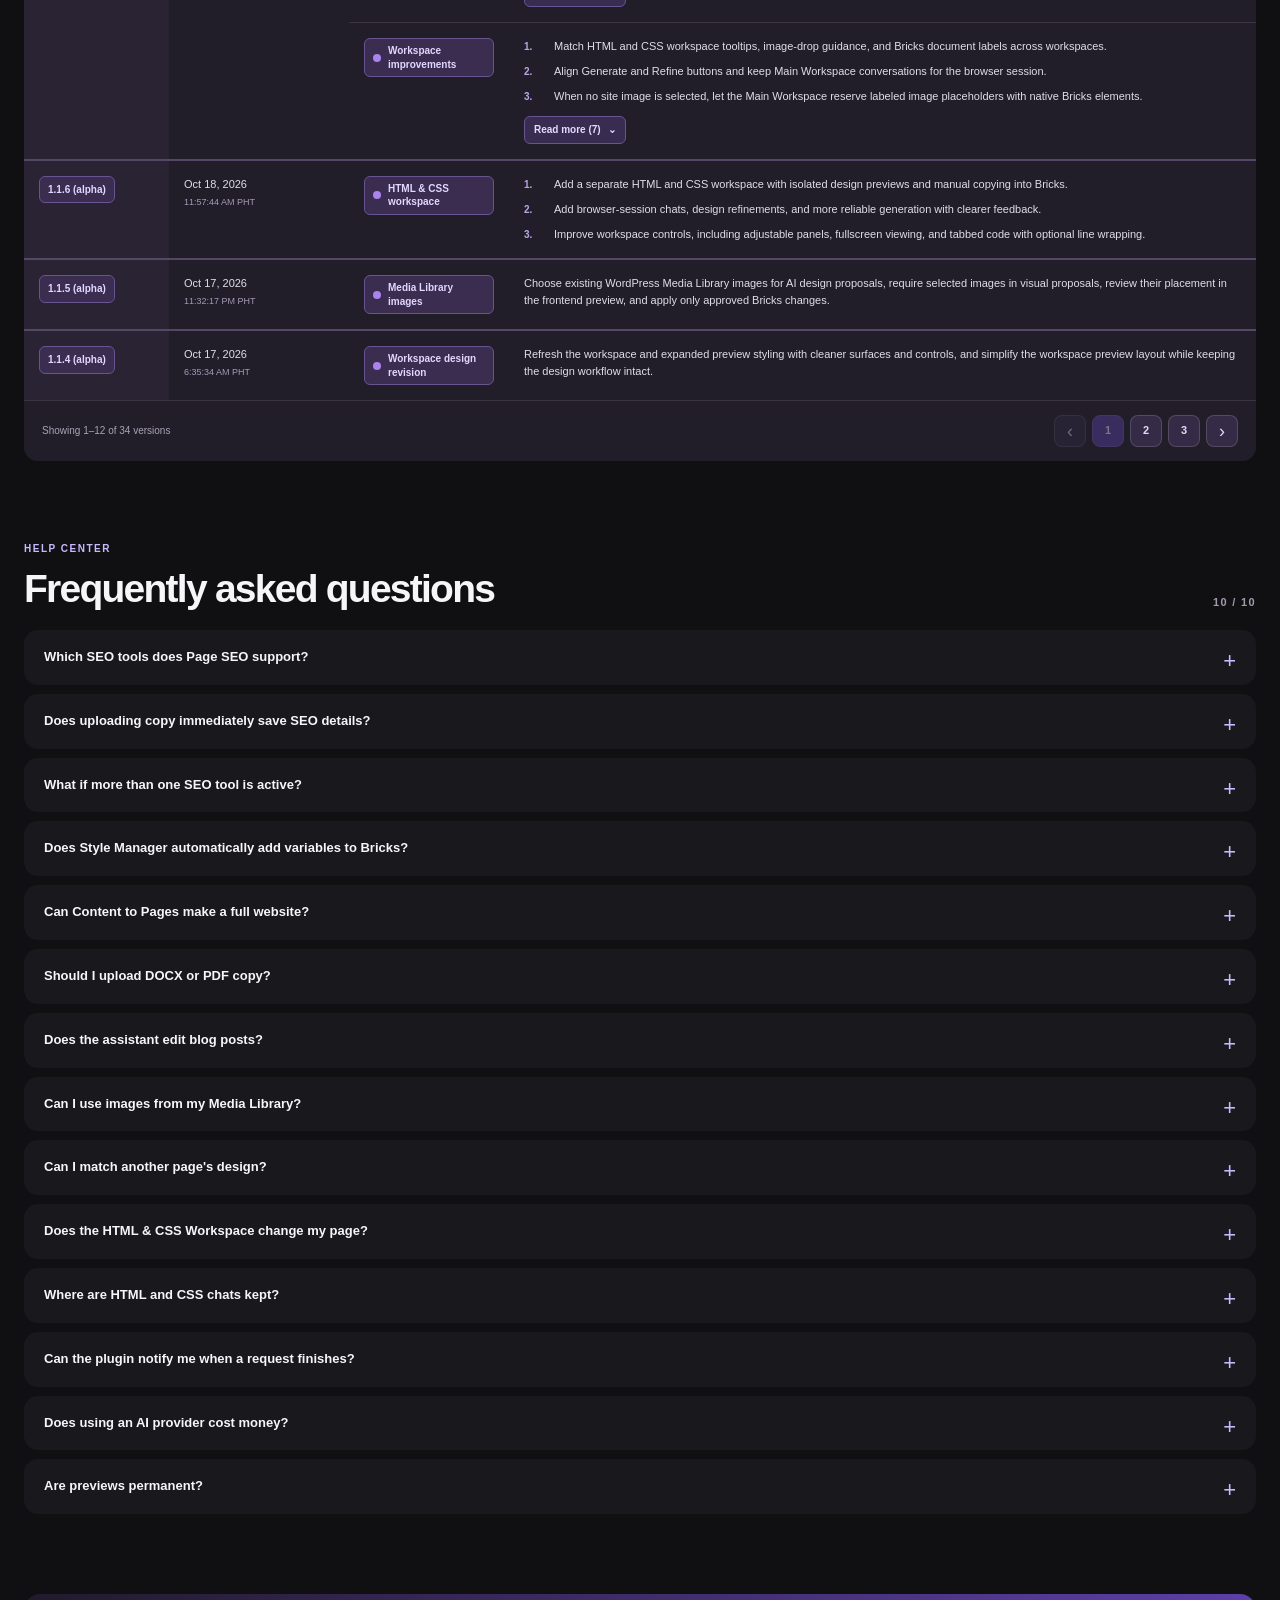
==== commit b0a20628: "Add files via upload website tweaks" ====
--- a/index.html
+++ b/index.html
@@ -230,17 +230,17 @@
       <div class="screenshot-group" data-gallery="design-templates">
         <div class="screenshot-group-head"><div><h3>Design Templates Manager in 1.1.15</h3><p>Release screenshots · 11 screenshots</p></div><div class="screenshot-controls"><span class="screenshot-position" aria-live="polite">1 / 11</span><button class="screenshot-prev" type="button" aria-label="Previous Design Templates screenshot" aria-controls="gallery-design-templates">‹</button><button class="screenshot-next" type="button" aria-label="Next Design Templates screenshot" aria-controls="gallery-design-templates">›</button></div></div>
         <div class="screenshot-track" id="gallery-design-templates" role="region" aria-label="Design Templates Manager screenshots" tabindex="0">
-          <figure class="screenshot-card card"><button class="screenshot-open" type="button" aria-label="Enlarge Design Templates screenshot 1: Browse the saved design templates"><img src="assets/design-templates/design-template-01.png" alt="Browse the saved design templates in the Design Templates Manager" loading="lazy" decoding="async"></button><figcaption><span>01 / 11</span><strong>Browse the saved design templates</strong></figcaption></figure>
+          <figure class="screenshot-card card"><button class="screenshot-open" type="button" aria-label="Enlarge Design Templates screenshot 1: Add a new template category"><img src="assets/design-templates/design-template-01.png" alt="Add a new template category in the Design Templates Manager" loading="lazy" decoding="async"></button><figcaption><span>01 / 11</span><strong>Add a new template category</strong></figcaption></figure>
           <figure class="screenshot-card card"><button class="screenshot-open" type="button" aria-label="Enlarge Design Templates screenshot 2: Export the full library or a category"><img src="assets/design-templates/design-template-02.png" alt="Export the full library or a category in the Design Templates Manager" loading="lazy" decoding="async"></button><figcaption><span>02 / 11</span><strong>Export the full library or a category</strong></figcaption></figure>
           <figure class="screenshot-card card"><button class="screenshot-open" type="button" aria-label="Enlarge Design Templates screenshot 3: Set a template name, category, and preview"><img src="assets/design-templates/design-template-03.png" alt="Set a template name, category, and preview in the Design Templates Manager" loading="lazy" decoding="async"></button><figcaption><span>03 / 11</span><strong>Set a template name, category, and preview</strong></figcaption></figure>
           <figure class="screenshot-card card"><button class="screenshot-open" type="button" aria-label="Enlarge Design Templates screenshot 4: Review the saved Bricks element tree"><img src="assets/design-templates/design-template-04.png" alt="Review the saved Bricks element tree in the Design Templates Manager" loading="lazy" decoding="async"></button><figcaption><span>04 / 11</span><strong>Review the saved Bricks element tree</strong></figcaption></figure>
           <figure class="screenshot-card card"><button class="screenshot-open" type="button" aria-label="Enlarge Design Templates screenshot 5: Inspect template settings in the read-only editor"><img src="assets/design-templates/design-template-05.png" alt="Inspect template settings in the read-only editor in the Design Templates Manager" loading="lazy" decoding="async"></button><figcaption><span>05 / 11</span><strong>Inspect template settings in the read-only editor</strong></figcaption></figure>
-          <figure class="screenshot-card card"><button class="screenshot-open" type="button" aria-label="Enlarge Design Templates screenshot 6: Insert a saved design as a reviewable proposal"><img src="assets/design-templates/design-template-06.png" alt="Insert a saved design as a reviewable proposal in the Design Templates Manager" loading="lazy" decoding="async"></button><figcaption><span>06 / 11</span><strong>Insert a saved design as a reviewable proposal</strong></figcaption></figure>
-          <figure class="screenshot-card card"><button class="screenshot-open" type="button" aria-label="Enlarge Design Templates screenshot 7: Review the inserted design in Main Workspace"><img src="assets/design-templates/design-template-07.png" alt="Review the inserted design in Main Workspace in the Design Templates Manager" loading="lazy" decoding="async"></button><figcaption><span>07 / 11</span><strong>Review the inserted design in Main Workspace</strong></figcaption></figure>
+          <figure class="screenshot-card card"><button class="screenshot-open" type="button" aria-label="Enlarge Design Templates screenshot 6: Open the Design Templates Manager from the Page Elements toolbar or workspace header"><img src="assets/design-templates/design-template-06.png" alt="Open the Design Templates Manager from the Page Elements toolbar or workspace header in the Design Templates Manager" loading="lazy" decoding="async"></button><figcaption><span>06 / 11</span><strong>Open the Design Templates Manager from the Page Elements toolbar or workspace header</strong></figcaption></figure>
+          <figure class="screenshot-card card"><button class="screenshot-open" type="button" aria-label="Enlarge Design Templates screenshot 7: Save a selected element and its nested items as a template"><img src="assets/design-templates/design-template-07.png" alt="Save a selected element and its nested items as a template in the Design Templates Manager" loading="lazy" decoding="async"></button><figcaption><span>07 / 11</span><strong>Save a selected element and its nested items as a template</strong></figcaption></figure>
           <figure class="screenshot-card card"><button class="screenshot-open" type="button" aria-label="Enlarge Design Templates screenshot 8: Save a selected element tree as a template"><img src="assets/design-templates/design-template-08.png" alt="Save a selected element tree as a template in the Design Templates Manager" loading="lazy" decoding="async"></button><figcaption><span>08 / 11</span><strong>Save a selected element tree as a template</strong></figcaption></figure>
           <figure class="screenshot-card card"><button class="screenshot-open" type="button" aria-label="Enlarge Design Templates screenshot 9: Select a saved template from the library"><img src="assets/design-templates/design-template-09.png" alt="Select a saved template from the library in the Design Templates Manager" loading="lazy" decoding="async"></button><figcaption><span>09 / 11</span><strong>Select a saved template from the library</strong></figcaption></figure>
           <figure class="screenshot-card card"><button class="screenshot-open" type="button" aria-label="Enlarge Design Templates screenshot 10: Select multiple templates for library actions"><img src="assets/design-templates/design-template-10.png" alt="Select multiple templates for library actions in the Design Templates Manager" loading="lazy" decoding="async"></button><figcaption><span>10 / 11</span><strong>Select multiple templates for library actions</strong></figcaption></figure>
-          <figure class="screenshot-card card"><button class="screenshot-open" type="button" aria-label="Enlarge Design Templates screenshot 11: Browse templates by category"><img src="assets/design-templates/design-template-11.png" alt="Browse templates by category in the Design Templates Manager" loading="lazy" decoding="async"></button><figcaption><span>11 / 11</span><strong>Browse templates by category</strong></figcaption></figure>
+          <figure class="screenshot-card card"><button class="screenshot-open" type="button" aria-label="Enlarge Design Templates screenshot 11: Show or hide template preview images"><img src="assets/design-templates/design-template-11.png" alt="Show or hide template preview images in the Design Templates Manager" loading="lazy" decoding="async"></button><figcaption><span>11 / 11</span><strong>Show or hide template preview images</strong></figcaption></figure>
         </div>
       </div>
       </div>
--- a/assets/styles.css
+++ b/assets/styles.css
@@ -141,7 +141,7 @@
 .alternate-start { margin:14px 0 0; padding:16px 20px; border:1px solid transparent; border-radius:11px; background:#211b2d; color:#cbc2d7; font-size:12px; line-height:1.7; }
 .alternate-start strong { color:#e5d9f7; }
 .tutorial-group { display:flex; flex-direction:column; gap:14px; }
-.tutorials { display:flex; align-items:center; gap:22px; padding:0 28px; border-radius:14px; background:linear-gradient(110deg,#211b2c,#2d2240); }
+.tutorials { display:flex; align-items:center; gap:22px; padding:25px 28px; border-radius:14px; background:linear-gradient(110deg,#211b2c,#2d2240); }
 .tutorials-icon { flex:0 0 52px; width:52px; height:52px; display:grid; place-items:center; padding-left:3px; border-radius:14px; background:#5f41b0; color:white; font-size:20px; }
 .tutorials h2 { margin:0; font-size:21px; letter-spacing:-.03em; }
 .tutorials p:not(.kicker) { margin:5px 0 0; max-width:570px; color:#c9c1d3; font-size:12px; }
@@ -207,7 +207,7 @@
 .faq-list summary:after { content:"+"; position:absolute; right:0; top:13px; color:#c9baff; font-size:22px; font-weight:400; }
 .faq-list details[open] summary:after { content:"−"; }
 .faq-list details p { margin:0; padding:0 30px 18px 0; color:var(--text); font-size:12px; line-height:1.75; }
-.closing { margin-bottom:80px; padding:0 38px; border-radius:16px; display:flex; align-items:center; justify-content:space-between; gap:25px; background:linear-gradient(110deg,#211a2c,#5f41b0); color:white; }
+.closing { margin-bottom:80px; padding:32px 38px; border-radius:16px; display:flex; align-items:center; justify-content:space-between; gap:25px; background:linear-gradient(110deg,#211a2c,#5f41b0); color:white; }
 .closing .kicker { color:#c9baff; }
 .closing h2 { margin:0; font-size:28px; letter-spacing:-.04em; }
 .closing p:not(.kicker) { margin:7px 0 0; max-width:490px; font-size:12px; color:#dfd9eb; }
@@ -284,7 +284,7 @@
   .content-lead-aside { padding:16px 0 0; border-left:0; border-top:1px solid #604a82; }
   .content-steps,.style-feature-grid { grid-template-columns:1fr; }
   .steps-card { grid-template-columns:1fr; gap:26px; padding:20px; }
-  .tutorials { align-items:flex-start; padding:0 22px; gap:15px; }
+  .tutorials { align-items:flex-start; padding:22px; gap:15px; }
   .tutorials-icon { width:42px; height:42px; flex-basis:42px; }
   .tutorials > div:nth-child(2) { flex:1 1 calc(100% - 60px); }
   .tutorials h2 { font-size:18px; }
@@ -301,7 +301,7 @@
   .capability-grid,.review-grid { grid-template-columns:1fr; }
   .capability { min-height:0; }
   .limitations { grid-template-columns:1fr; gap:7px; }
-  .closing { margin-bottom:80px; padding:0 27px; align-items:flex-start; flex-direction:column; }
+  .closing { margin-bottom:80px; padding:27px; align-items:flex-start; flex-direction:column; }
   .closing h2 { font-size:24px; }
   .footer-inner,.footer-bottom { flex-direction:column; }
   .footer-links { gap:18px; }
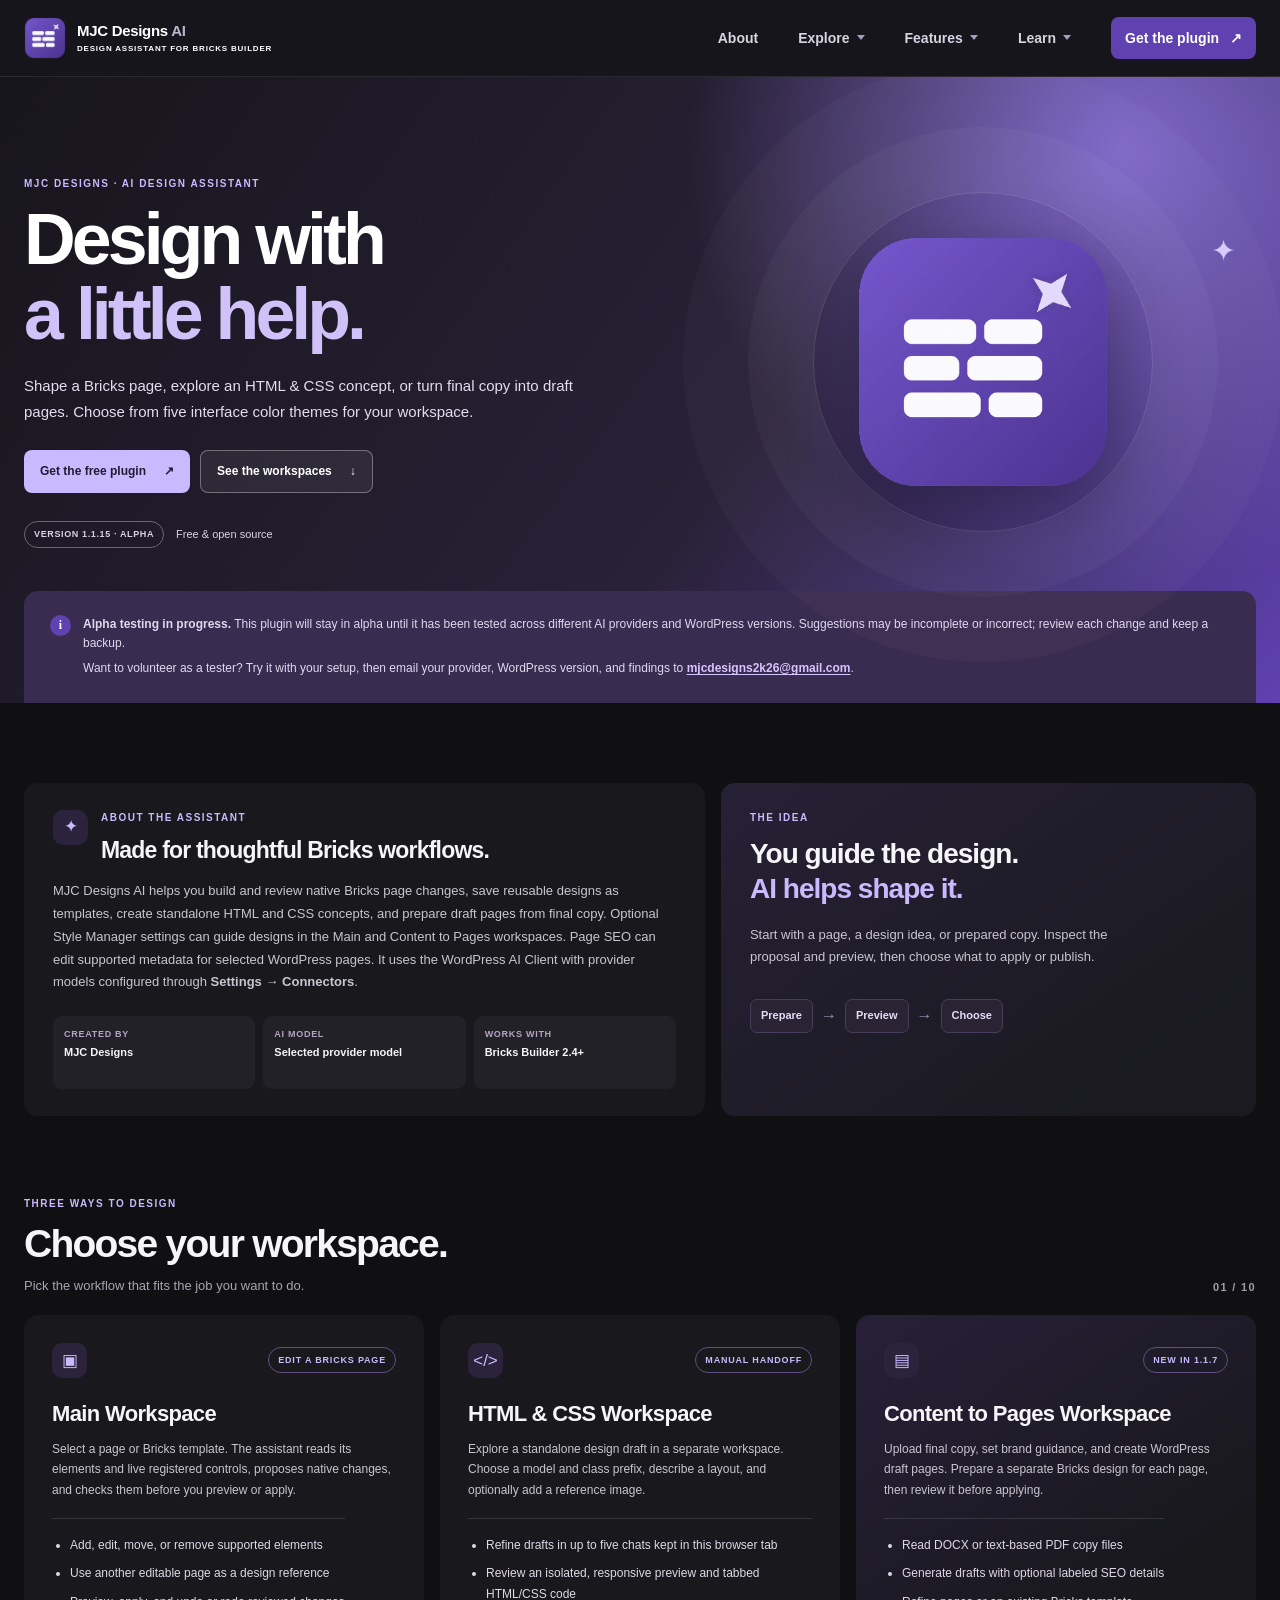
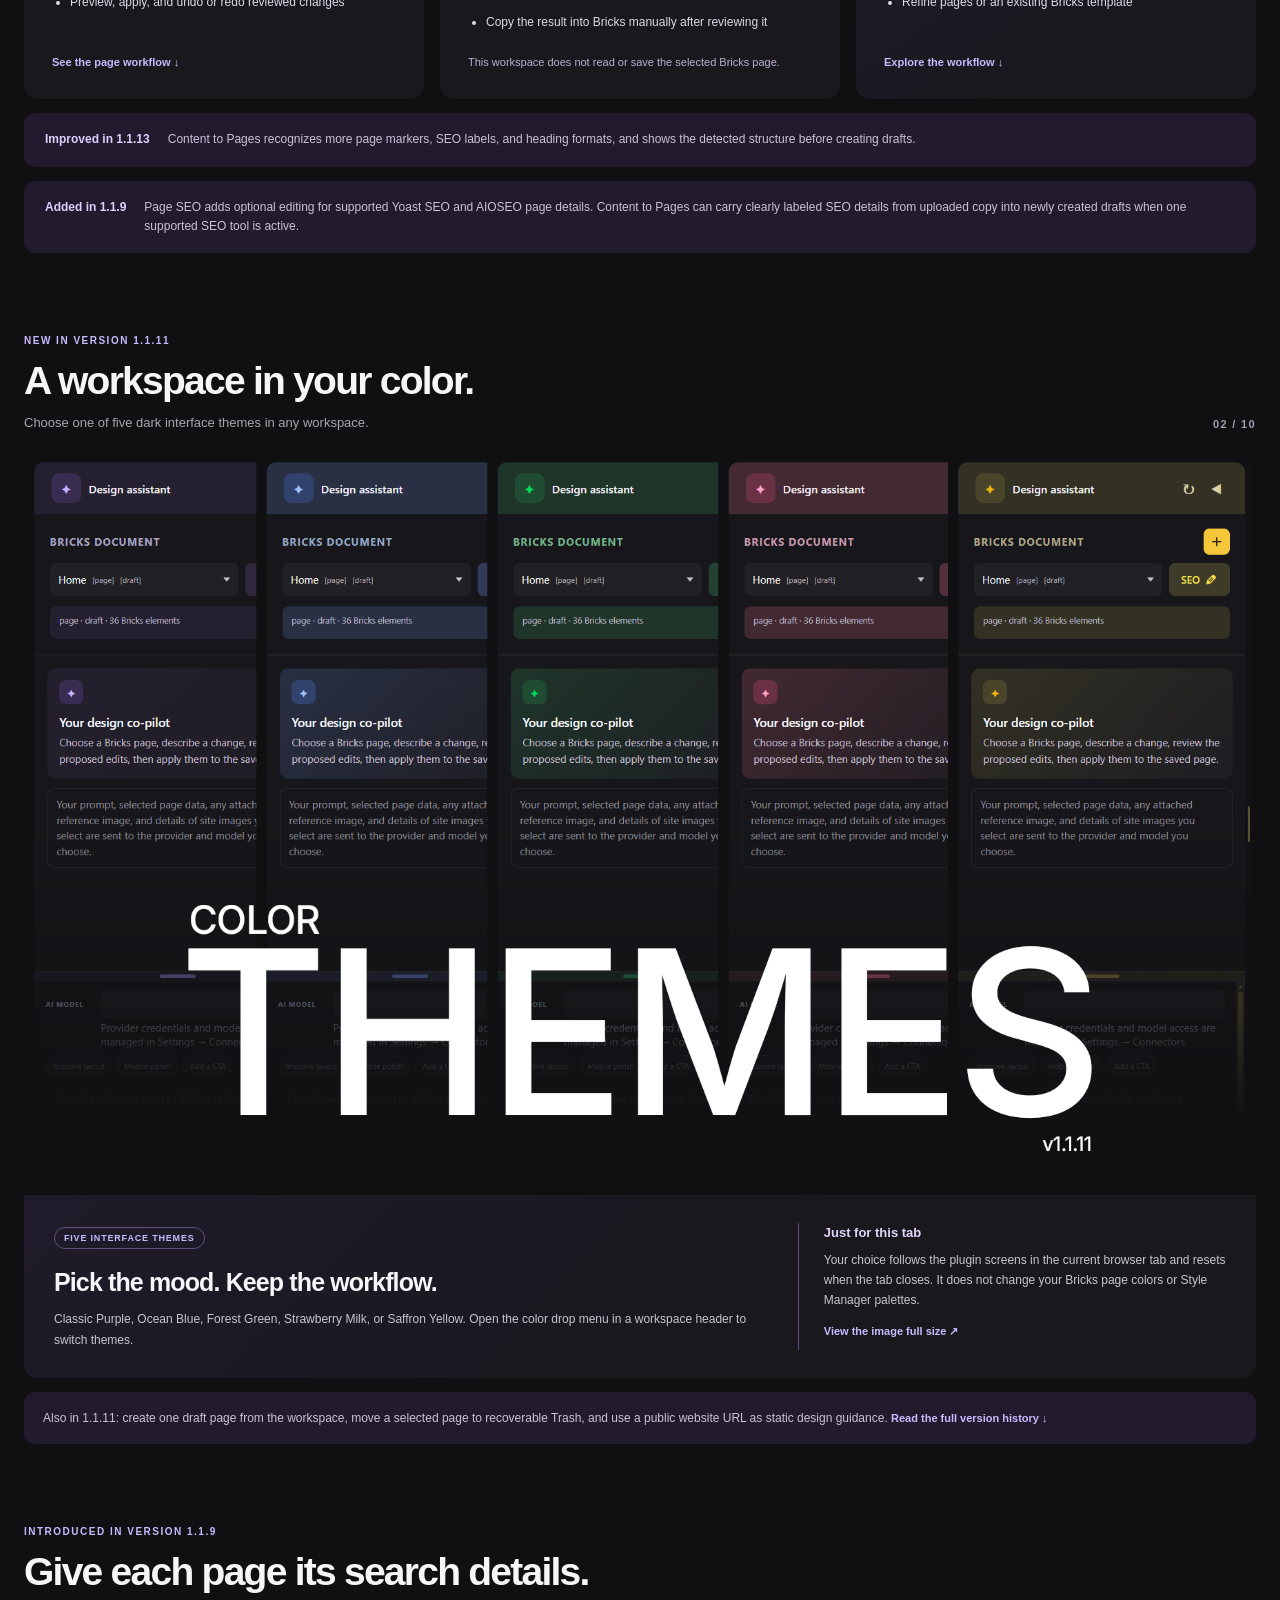
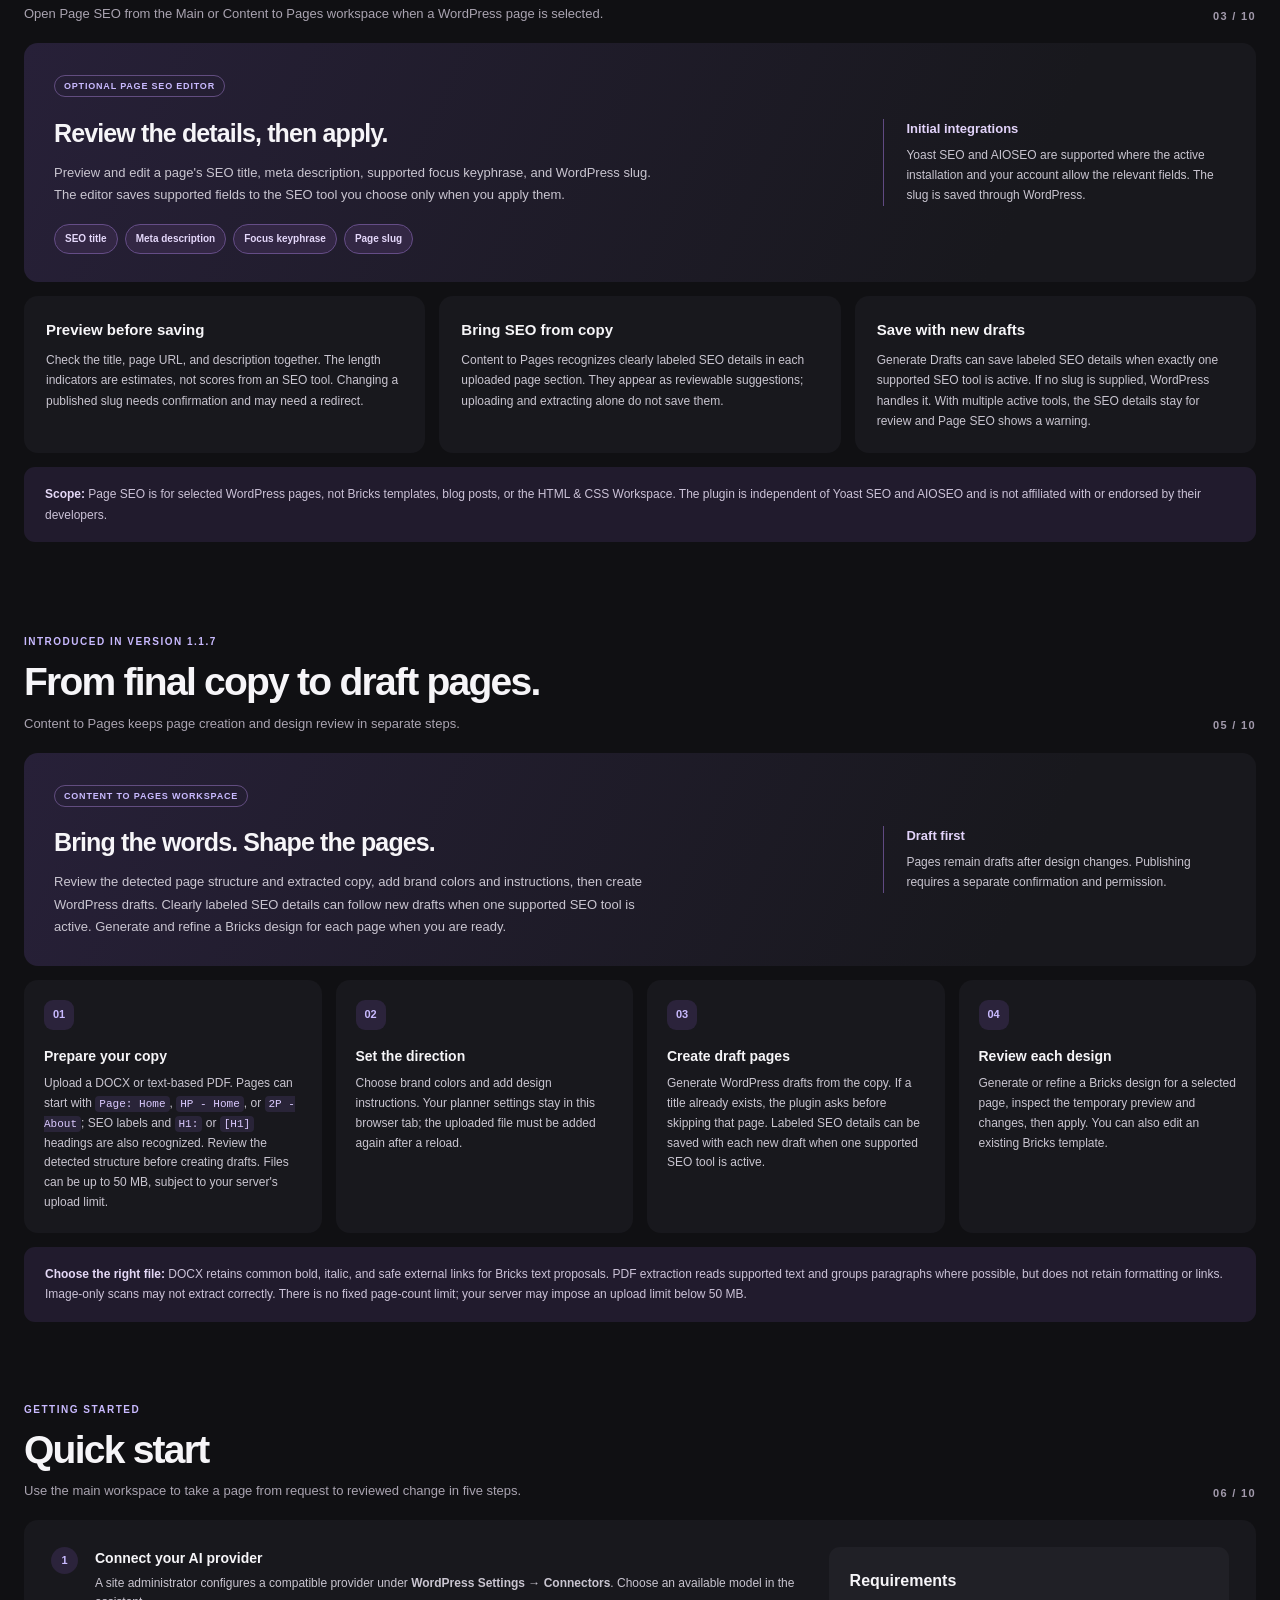
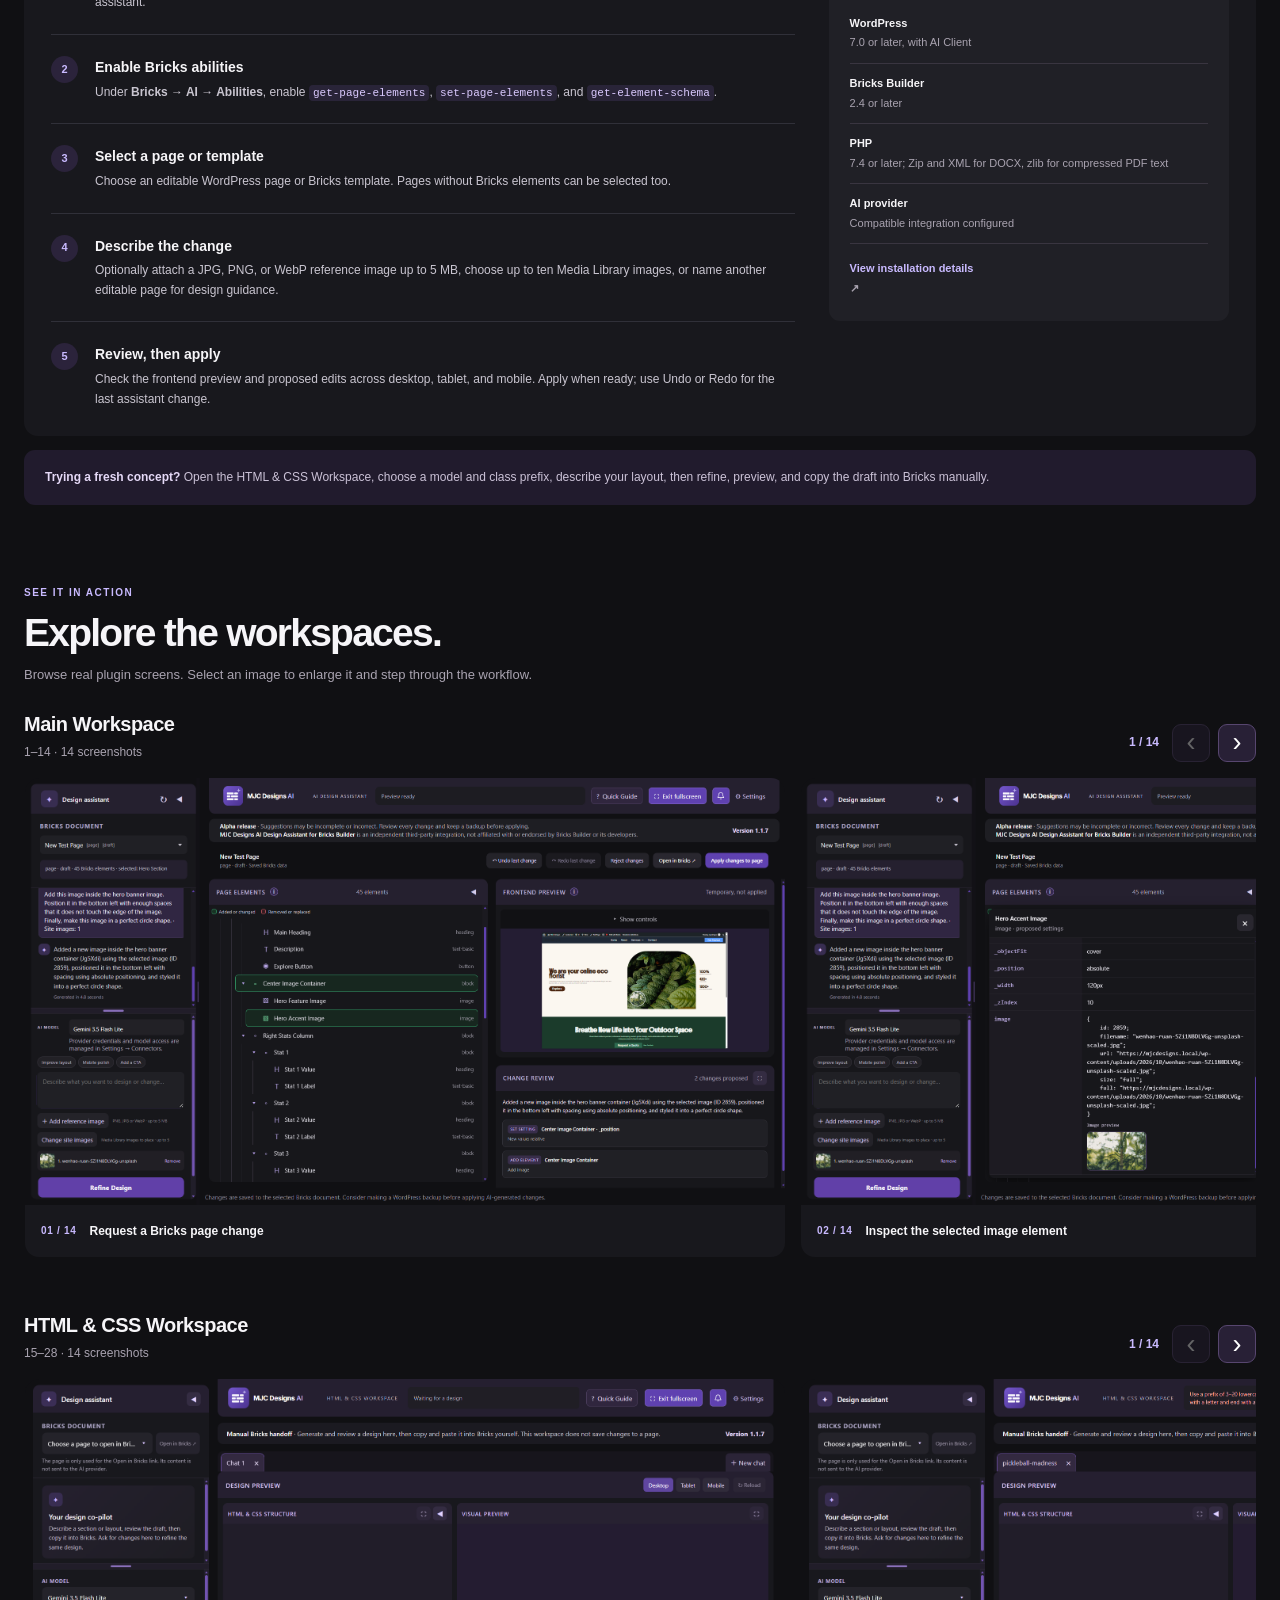
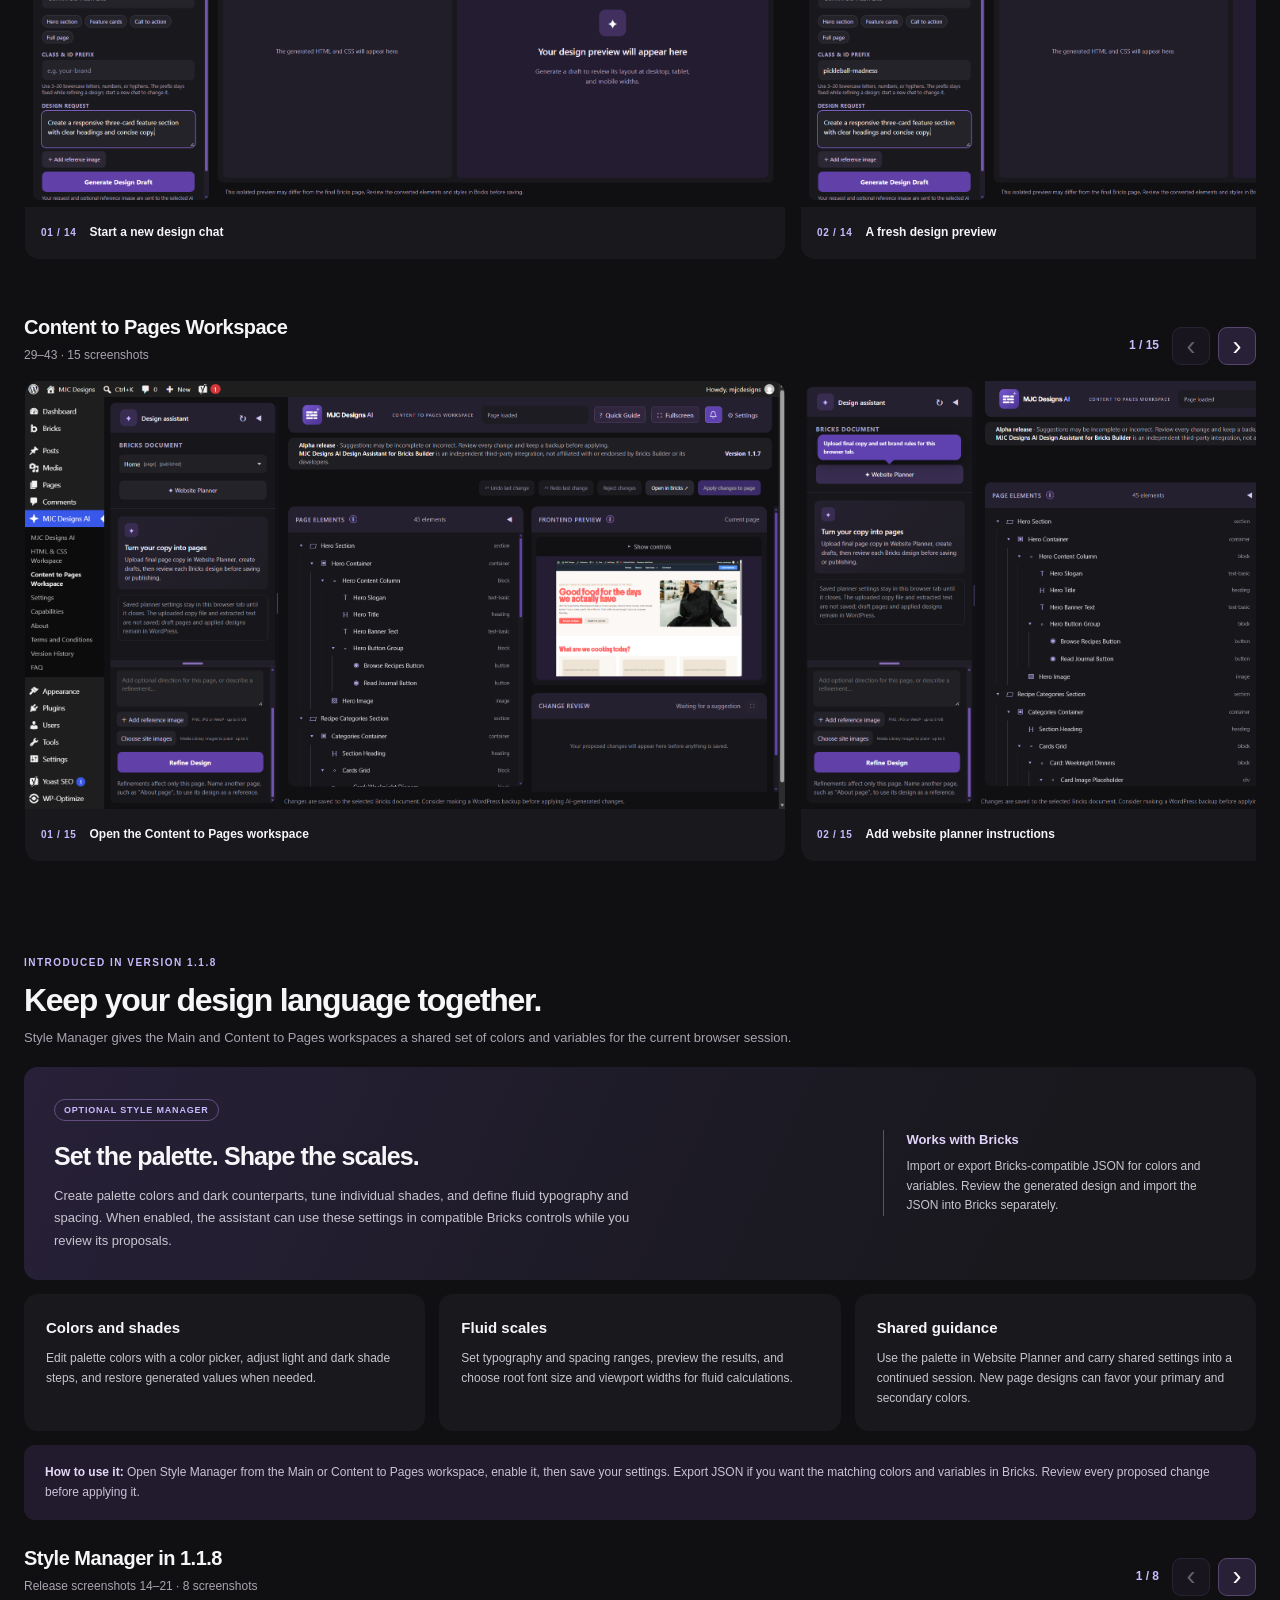
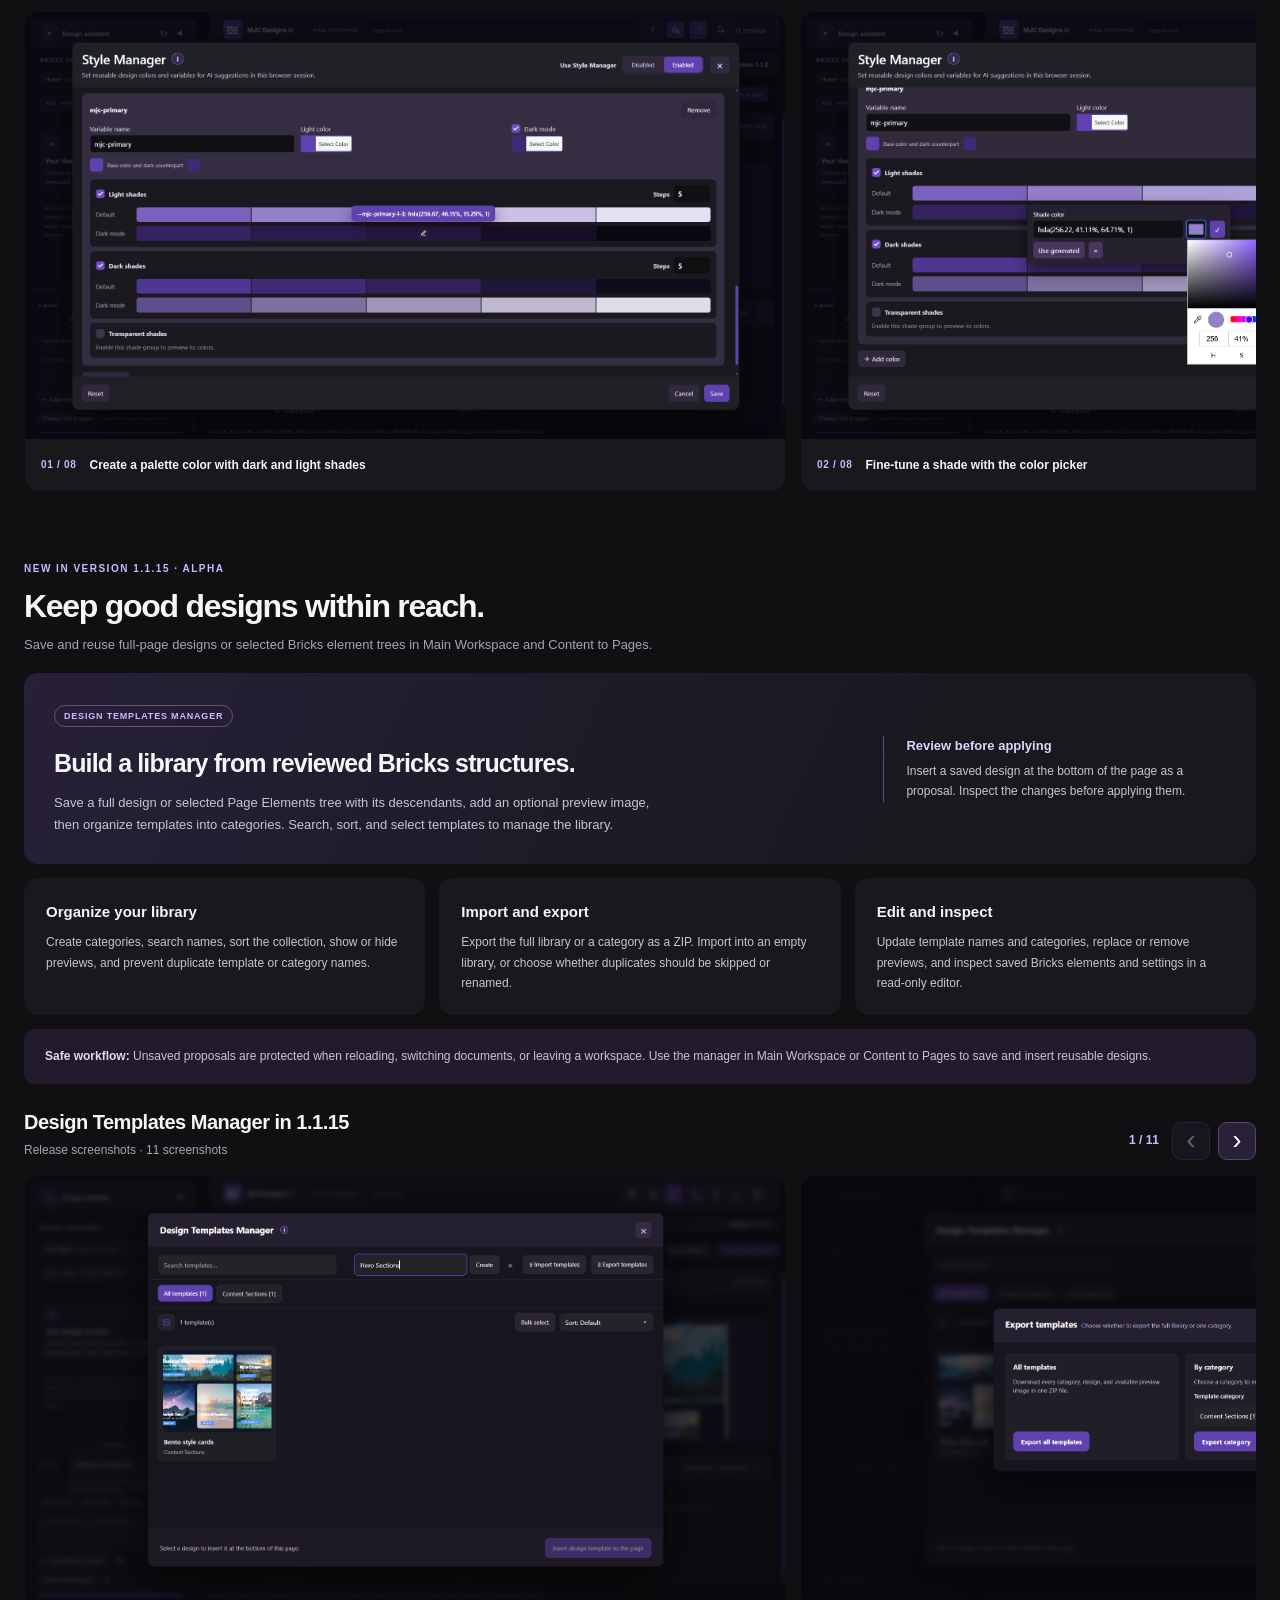
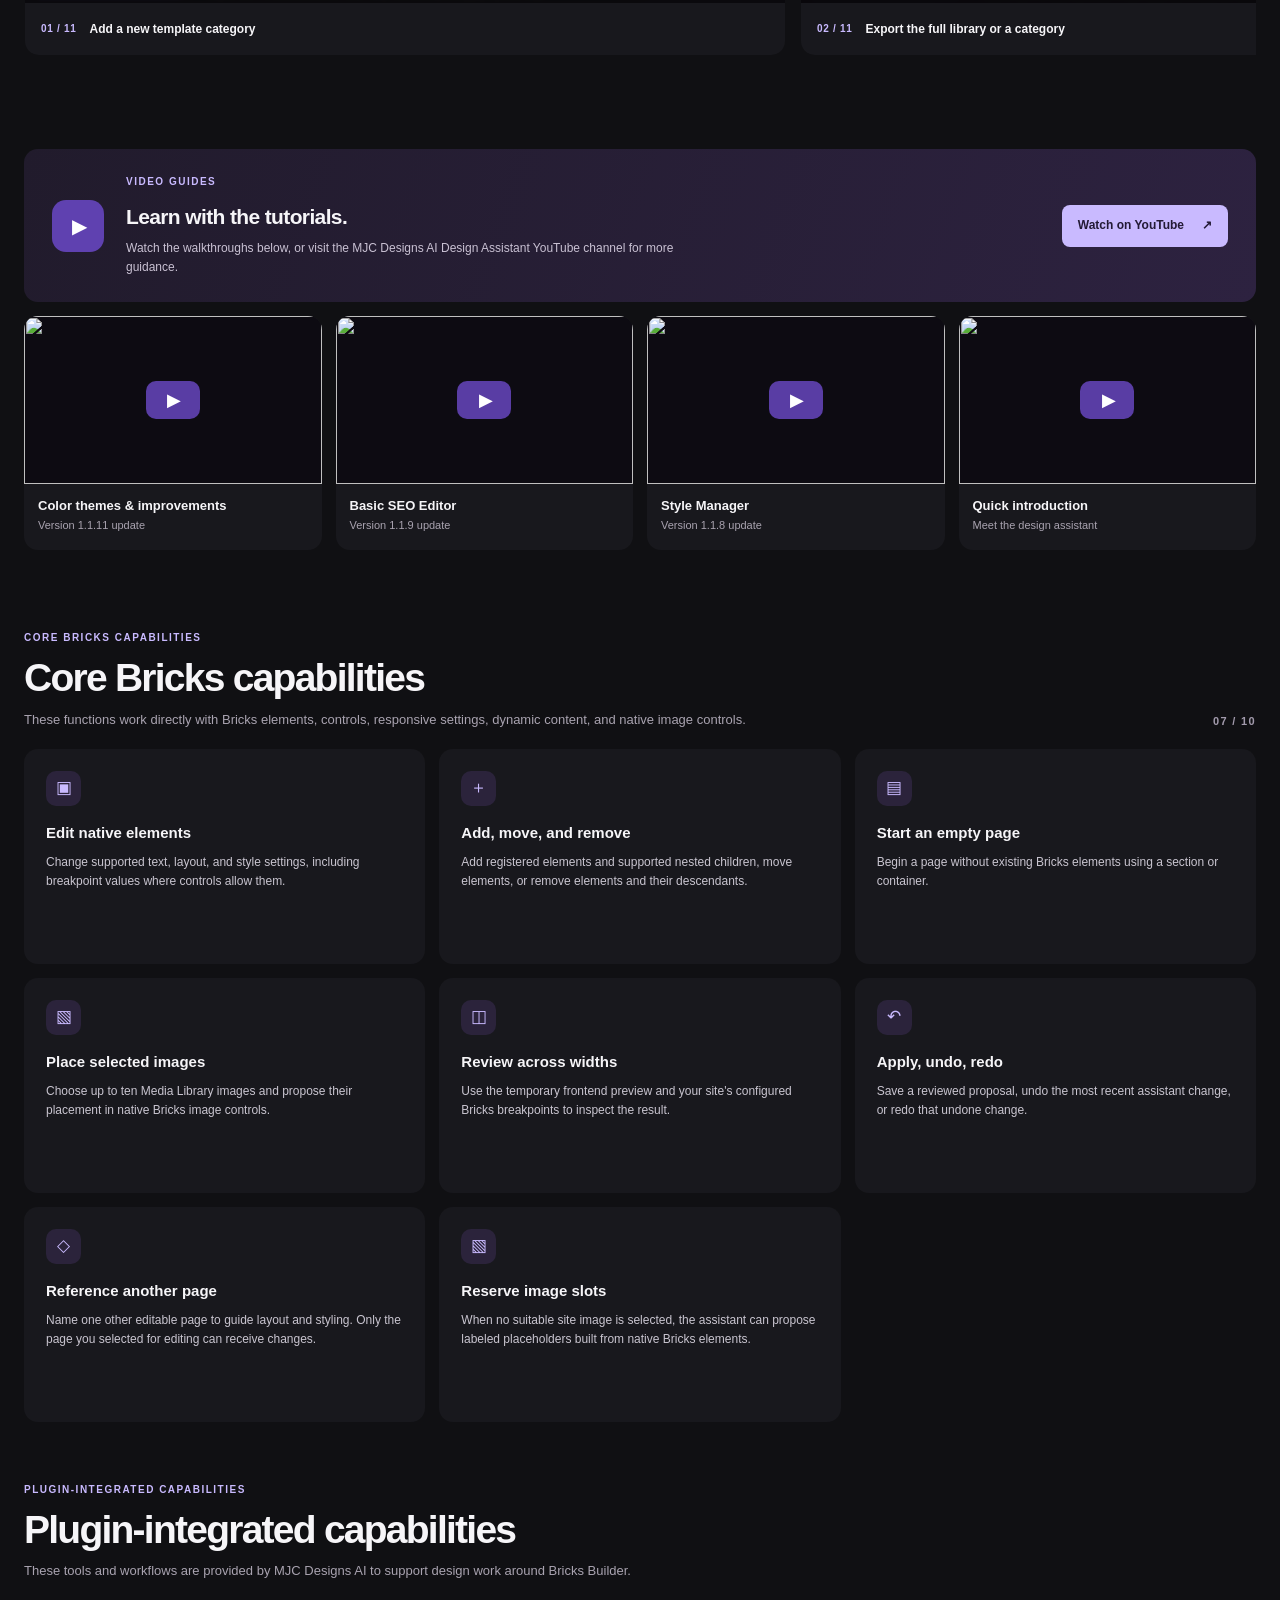
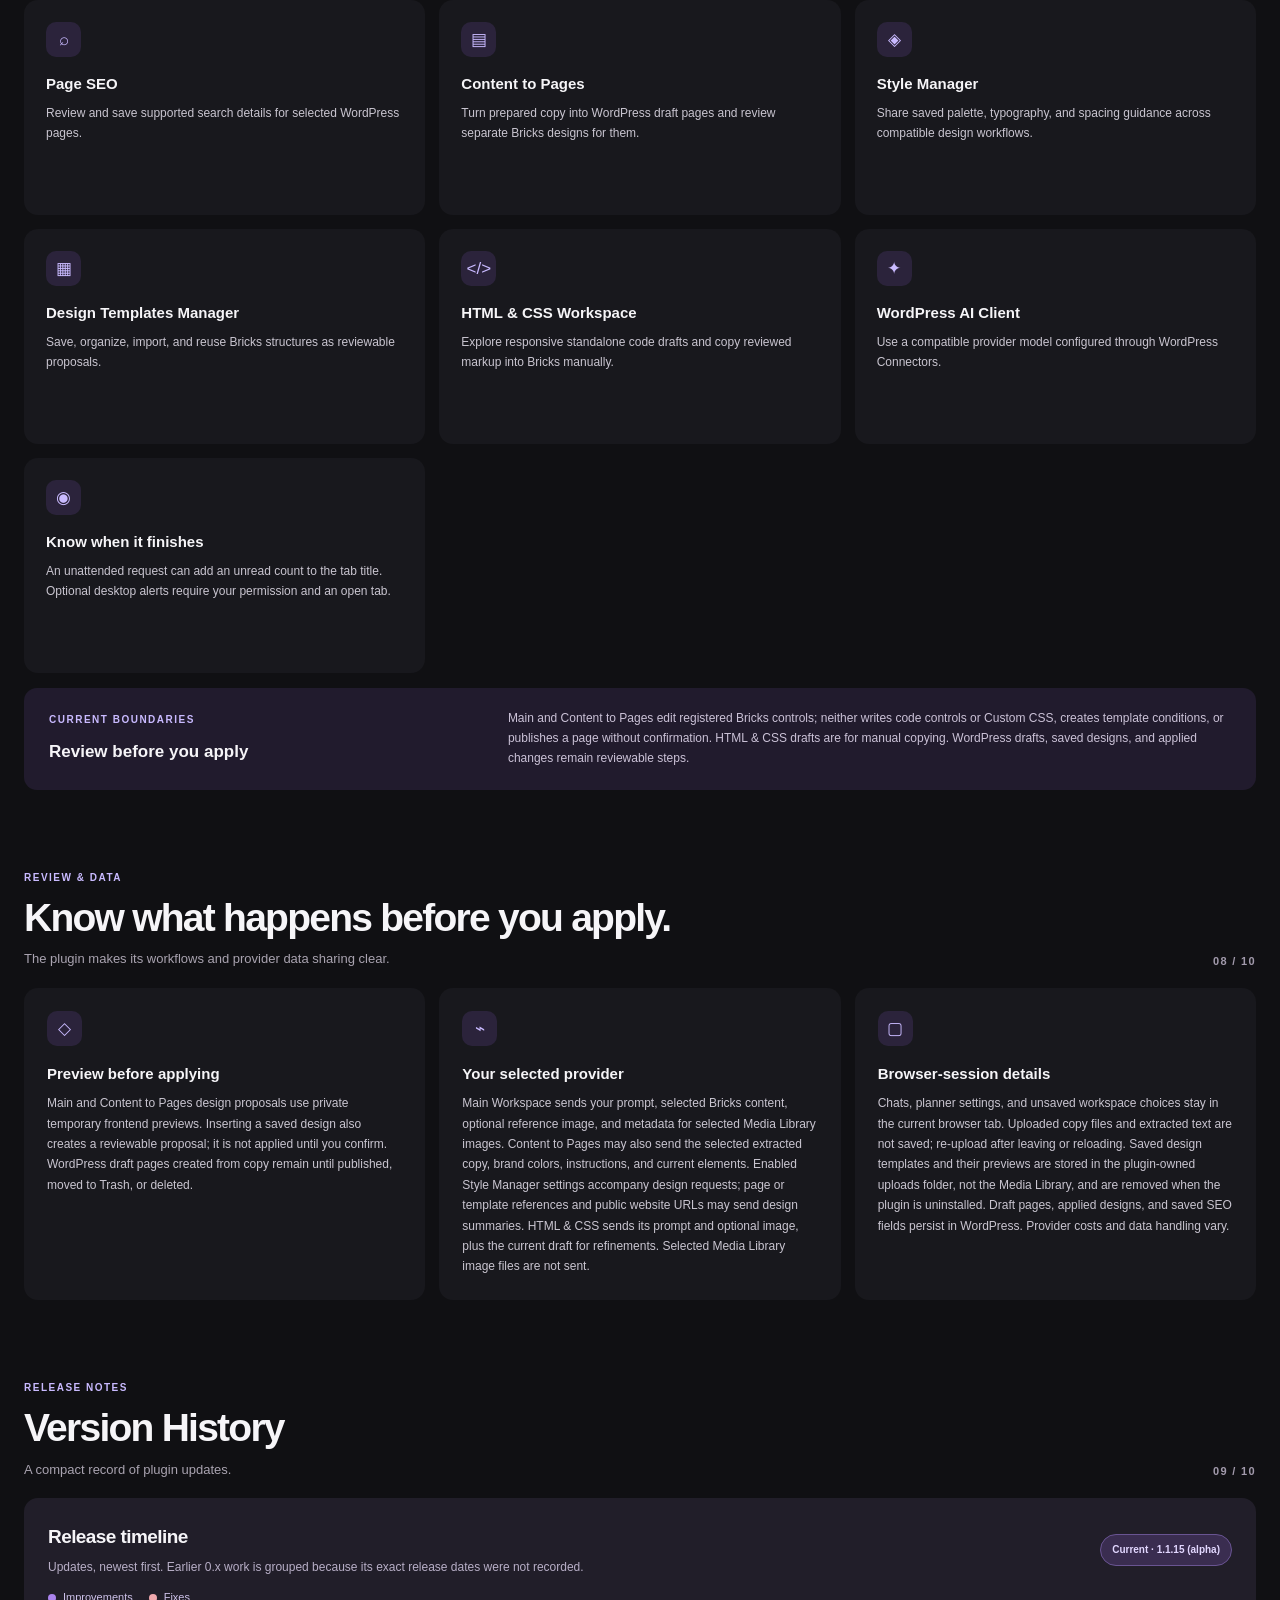
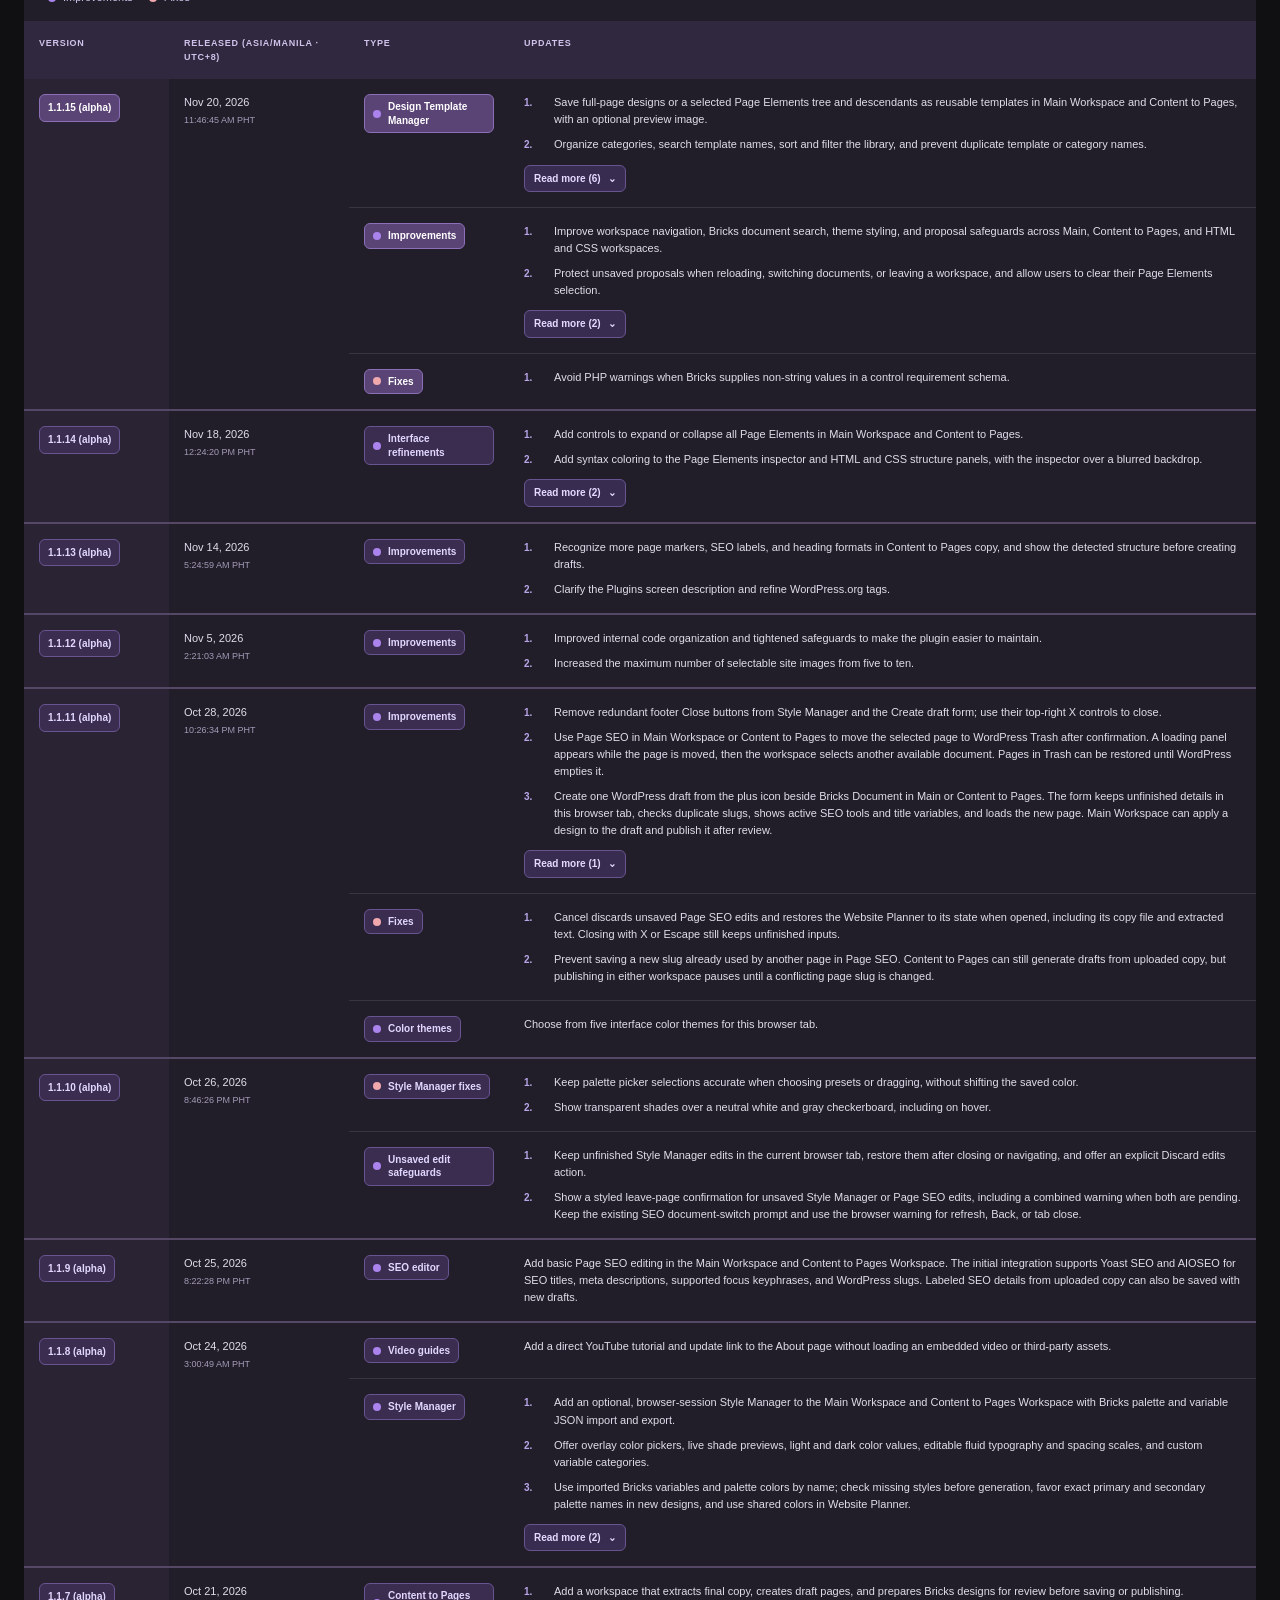
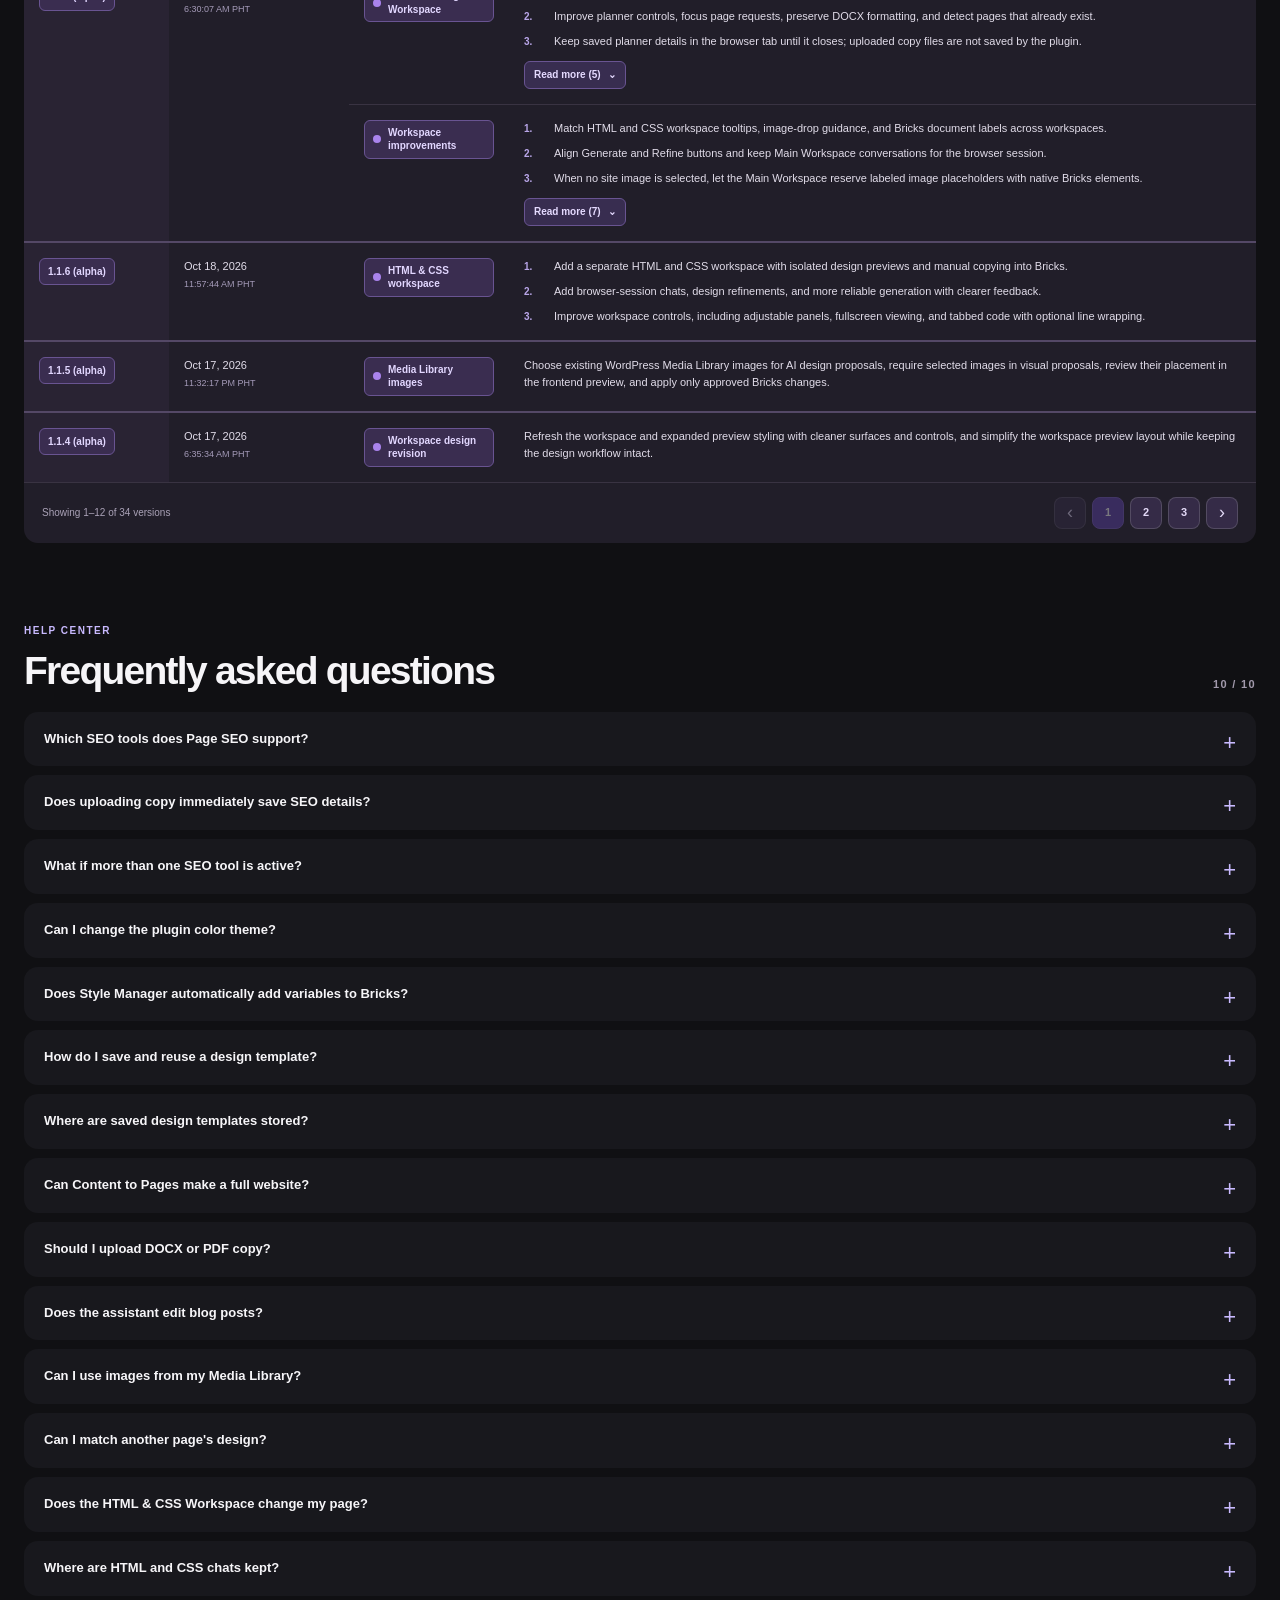
==== commit 3101f11d: "Add files via upload website tweaks" ====
--- a/index.html
+++ b/index.html
@@ -293,9 +293,9 @@
     <section class="wrap section-block" id="review">
       <div class="section-title"><div><p class="kicker">REVIEW &amp; DATA</p><h2>Know what happens before you apply.</h2><p>The plugin makes its workflows and provider data sharing clear.</p></div><span>08 / 10</span></div>
       <div class="review-grid">
-        <article class="card"><span class="card-icon" aria-hidden="true">◇</span><h3>Preview before applying</h3><p>Main and Content to Pages design proposals use private temporary frontend previews. WordPress draft pages created from copy persist, while publishing requires a separate confirmation.</p></article>
-        <article class="card"><span class="card-icon" aria-hidden="true">⌁</span><h3>Your selected provider</h3><p>The main workspace sends your prompt and selected Bricks content. Content to Pages can also send extracted copy and planner guidance. Optional reference images and metadata for explicitly selected Media Library images may be sent; selected image files are not.</p></article>
-        <article class="card"><span class="card-icon" aria-hidden="true">▢</span><h3>Browser-session details</h3><p>Chats and saved planner settings stay in the current browser tab, not in WordPress. Uploaded copy files and extracted text are not saved by the plugin; re-upload after leaving or reloading. Draft pages, applied designs, and supported SEO fields you save do persist in WordPress. Provider costs and data handling vary.</p></article>
+        <article class="card"><span class="card-icon" aria-hidden="true">◇</span><h3>Preview before applying</h3><p>Main and Content to Pages design proposals use private temporary frontend previews. Inserting a saved design also creates a reviewable proposal; it is not applied until you confirm. WordPress draft pages created from copy remain until published, moved to Trash, or deleted.</p></article>
+        <article class="card"><span class="card-icon" aria-hidden="true">⌁</span><h3>Your selected provider</h3><p>Main Workspace sends your prompt, selected Bricks content, optional reference image, and metadata for selected Media Library images. Content to Pages may also send the selected extracted copy, brand colors, instructions, and current elements. Enabled Style Manager settings accompany design requests; page or template references and public website URLs may send design summaries. HTML &amp; CSS sends its prompt and optional image, plus the current draft for refinements. Selected Media Library image files are not sent.</p></article>
+        <article class="card"><span class="card-icon" aria-hidden="true">▢</span><h3>Browser-session details</h3><p>Chats, planner settings, and unsaved workspace choices stay in the current browser tab. Uploaded copy files and extracted text are not saved; re-upload after leaving or reloading. Saved design templates and their previews are stored in the plugin-owned uploads folder, not the Media Library, and are removed when the plugin is uninstalled. Draft pages, applied designs, and saved SEO fields persist in WordPress. Provider costs and data handling vary.</p></article>
       </div>
     </section>
 
@@ -426,17 +426,27 @@
         <details class="card"><summary>Which SEO tools does Page SEO support?</summary><p>The initial integration supports Yoast SEO and AIOSEO for SEO titles, meta descriptions, supported focus keyphrases, and the WordPress page slug. Available fields depend on the active tool and your account. The plugin is independent of both SEO tools.</p></details>
         <details class="card"><summary>Does uploading copy immediately save SEO details?</summary><p>No. After extraction, clearly labeled SEO details appear as suggestions for each page. Generate Drafts can save those labeled details with newly created drafts when exactly one supported SEO tool is active. Later edits require Apply in Page SEO. If no slug is supplied, WordPress handles it.</p></details>
         <details class="card"><summary>What if more than one SEO tool is active?</summary><p>Page SEO warns when multiple SEO tools are active because their metadata can conflict. Keep one SEO plugin active for reliable page metadata. Page SEO does not edit Bricks templates, blog posts, or HTML and CSS drafts.</p></details>
-        <details class="card"><summary>Does Style Manager automatically add variables to Bricks?</summary><p>No. Style Manager can guide compatible design proposals while enabled. Export its Bricks-compatible JSON and import it into Bricks separately if you want the matching colors and variables in your site.</p></details>
-        <details class="card"><summary>Can Content to Pages make a full website?</summary><p>It can create WordPress draft pages from your final copy and prepare a separate Bricks design for each page. Review and apply each proposal, then publish pages separately. It does not create templates or set template conditions. Its Page SEO editor can review supported metadata for selected pages, and labeled SEO details can be saved with new drafts when one supported tool is active.</p></details>
+        <details class="card"><summary>Can I change the plugin color theme?</summary><p>Yes. Use the color theme button in a workspace header to choose Classic Purple, Ocean Blue, Forest Green, Strawberry Milk, or Saffron Yellow. The choice applies to plugin screens in the current tab and resets when the tab closes. It does not change Bricks designs or Style Manager colors.</p></details>
+        <details class="card"><summary>Does Style Manager automatically add variables to Bricks?</summary><p>No. Style Manager guides compatible design proposals in Main Workspace and Content to Pages when saved and enabled. Its settings are shared in the current tab, do not write Bricks global styles, and are not used by HTML &amp; CSS. Export its Bricks-compatible JSON and import it into Bricks separately if you want matching colors and variables there.</p></details>
+        <details class="card"><summary>How do I save and reuse a design template?</summary><p>Open Design Templates Manager from the Page Elements toolbar or workspace header in Main Workspace or Content to Pages. Save a full-page design or a selected Page Elements tree with its nested elements. You can add a preview image, organize templates into categories, search, rename, import, or export them. Inserting a selected design adds it to the bottom of the page as a reviewable proposal; it is not applied until you confirm.</p></details>
+        <details class="card"><summary>Where are saved design templates stored?</summary><p>The library and optional preview images are stored in the plugin-owned <code>wp-content/uploads/mjcdesigns-ai-design-assistant-bricks/templates/</code> folder. They are not added to the Media Library or sent to an AI provider. Templates stay on the site until deleted or the plugin is uninstalled; uninstalling removes the folder, so export a ZIP first if you want to keep a backup.</p></details>
+        <details class="card"><summary>Can Content to Pages make a full website?</summary><p>It can create WordPress draft pages from your final copy and prepare a separate Bricks design for each page. Review and apply each proposal, then publish pages separately. AI page requests do not create registered Bricks templates or set template conditions. You can separately save a full design or selected Page Elements tree in Design Templates Manager for reuse. Page SEO can review supported metadata for selected pages, and labeled SEO details can be saved with new drafts when one supported tool is active.</p></details>
         <details class="card"><summary>Should I upload DOCX or PDF copy?</summary><p>Use DOCX when bold, italic, or links matter. Text-based PDFs can supply readable copy, but their formatting and links are not retained; image-only scans may not extract correctly. The extracted-copy preview is plain text for both.</p></details>
-        <details class="card"><summary>Does the assistant edit blog posts?</summary><p>No. It edits eligible WordPress pages and Bricks templates, and Content to Pages creates draft pages. It can configure supported Query Loops to display existing posts, but does not edit or create blog posts.</p></details>
+        <details class="card"><summary>Does the assistant edit blog posts?</summary><p>No. It edits eligible WordPress pages and Bricks templates, and Content to Pages creates draft pages. It can configure supported Query Loops to display existing posts, but does not create or edit blog posts.</p></details>
         <details class="card"><summary>Can I use images from my Media Library?</summary><p>Yes. Choose up to ten existing site images, then describe where you want them placed. Their metadata goes to the selected provider, but the selected image files do not. The plugin can propose labeled native placeholders for missing visuals.</p></details>
-        <details class="card"><summary>Can I match another page's design?</summary><p>Yes. Select the page you want to change and name one other editable page in your prompt. The assistant receives a compact summary of that page's native Bricks layout and visual settings. It does not change the reference page or copy its words and images.</p></details>
+        <details class="card"><summary>Can I match another page's design?</summary><p>Yes. Select the page you want to change and name one other editable page in your prompt. The assistant receives a bounded summary of that page's native Bricks layout and visual settings. It does not change the reference page or copy its words or images, and it does not inspect the full rendered page or global styles.</p></details>
         <details class="card"><summary>Does the HTML &amp; CSS Workspace change my page?</summary><p>No. It generates and refines a draft independently of the selected page. Preview it in the isolated browser frame, then copy the HTML and CSS into Bricks yourself. Review the resulting classes, styles, and images in Bricks before saving.</p></details>
         <details class="card"><summary>Where are HTML and CSS chats kept?</summary><p>Up to five chats stay in the current browser tab's session storage until the tab or chat is closed. The plugin does not save those chats to WordPress.</p></details>
         <details class="card"><summary>Can the plugin notify me when a request finishes?</summary><p>When a design request finishes or fails while the workspace is unattended, an unread count appears in the browser tab title. You can enable optional desktop alerts from the workspace header. Browser permission and an open tab are required.</p></details>
         <details class="card"><summary>Does using an AI provider cost money?</summary><p>It depends on your selected provider and model. Some offer free usage tiers, while others charge. Review the provider's current terms, prices, quotas, and data-handling policies before use.</p></details>
         <details class="card"><summary>Are previews permanent?</summary><p>No. Main and Content to Pages previews are private temporary drafts removed when you leave or replace them, with a one-hour expiration fallback. HTML and CSS designs appear in an isolated browser frame. WordPress draft pages created from copy remain until you publish or delete them.</p></details>
+        <details class="card"><summary>How do I connect an AI provider?</summary><p>A site administrator installs and configures a compatible provider under WordPress Settings → Connectors. Users choose from that provider's available models. This plugin does not store provider credentials.</p></details>
+        <details class="card"><summary>What information is sent to the selected AI provider?</summary><p>Main Workspace sends your prompt, selected Bricks document content, optional reference image, and selected Media Library image metadata. Content to Pages may also send extracted copy, brand colors, instructions, and current Bricks elements. Saved and enabled Style Manager settings are sent with design requests. Naming another page, template, or public website URL as a reference can send its design summary; a template reference can also include matching uploaded copy. HTML &amp; CSS sends its prompt and optional image, and sends the current draft during refinements. Selected Media Library image files are not sent. Check the provider's terms before submitting sensitive information.</p></details>
+        <details class="card"><summary>Can I use a public website as design reference?</summary><p>Yes. Add one public HTTP or HTTPS page URL to a prompt or Website Planner instructions. WordPress retrieves static HTML and up to two same-host stylesheets when available; it does not run the site's JavaScript. A compact summary of its title, description, headings, layout landmarks, and design tokens is sent to the selected provider as untrusted guidance. The plugin does not copy the site's text, code, or assets. Dynamic sites may provide limited details; attach a screenshot for stronger visual guidance. The referenced website may receive a request from your WordPress server.</p></details>
+        <details class="card"><summary>Can I create a WordPress draft from a workspace?</summary><p>Yes. Use the plus button beside Bricks Document in Main Workspace or Content to Pages. Enter a page title and unique slug, then create the draft. The workspace loads it so you can add and review a Bricks design. Publishing requires a separate action and permission. Optional SEO details can be saved with the draft when exactly one supported SEO tool is active. Unfinished form details stay in this browser tab and are protected if you switch pages or leave.</p></details>
+        <details class="card"><summary>Can I move a page to Trash from the workspace?</summary><p>Yes. Select an eligible WordPress page in Main Workspace or Content to Pages, open Page SEO, and choose Move to Trash. The action requires permission to delete the page, WordPress Trash to be enabled, and your confirmation. Trashed pages can be restored from WordPress Pages → Trash until WordPress empties the Trash. Bricks templates and the HTML &amp; CSS workspace do not have this action.</p></details>
+        <details class="card"><summary>What if a page slug is already in use?</summary><p>Page SEO and manual draft creation warn before saving a duplicate slug. Content to Pages can still create drafts from uploaded copy when slugs conflict, but publishing remains blocked until the slug is unique. The check includes saved pages and drafts, and excludes the selected page, temporary previews, and trashed pages.</p></details>
+        <details class="card"><summary>Does the plugin include the full Bricks Skills package?</summary><p>No. It uses the WordPress Abilities API for page operations and does not load the external Bricks Skills package or WordPress MCP Adapter.</p></details>
       </div>
     </section>
 
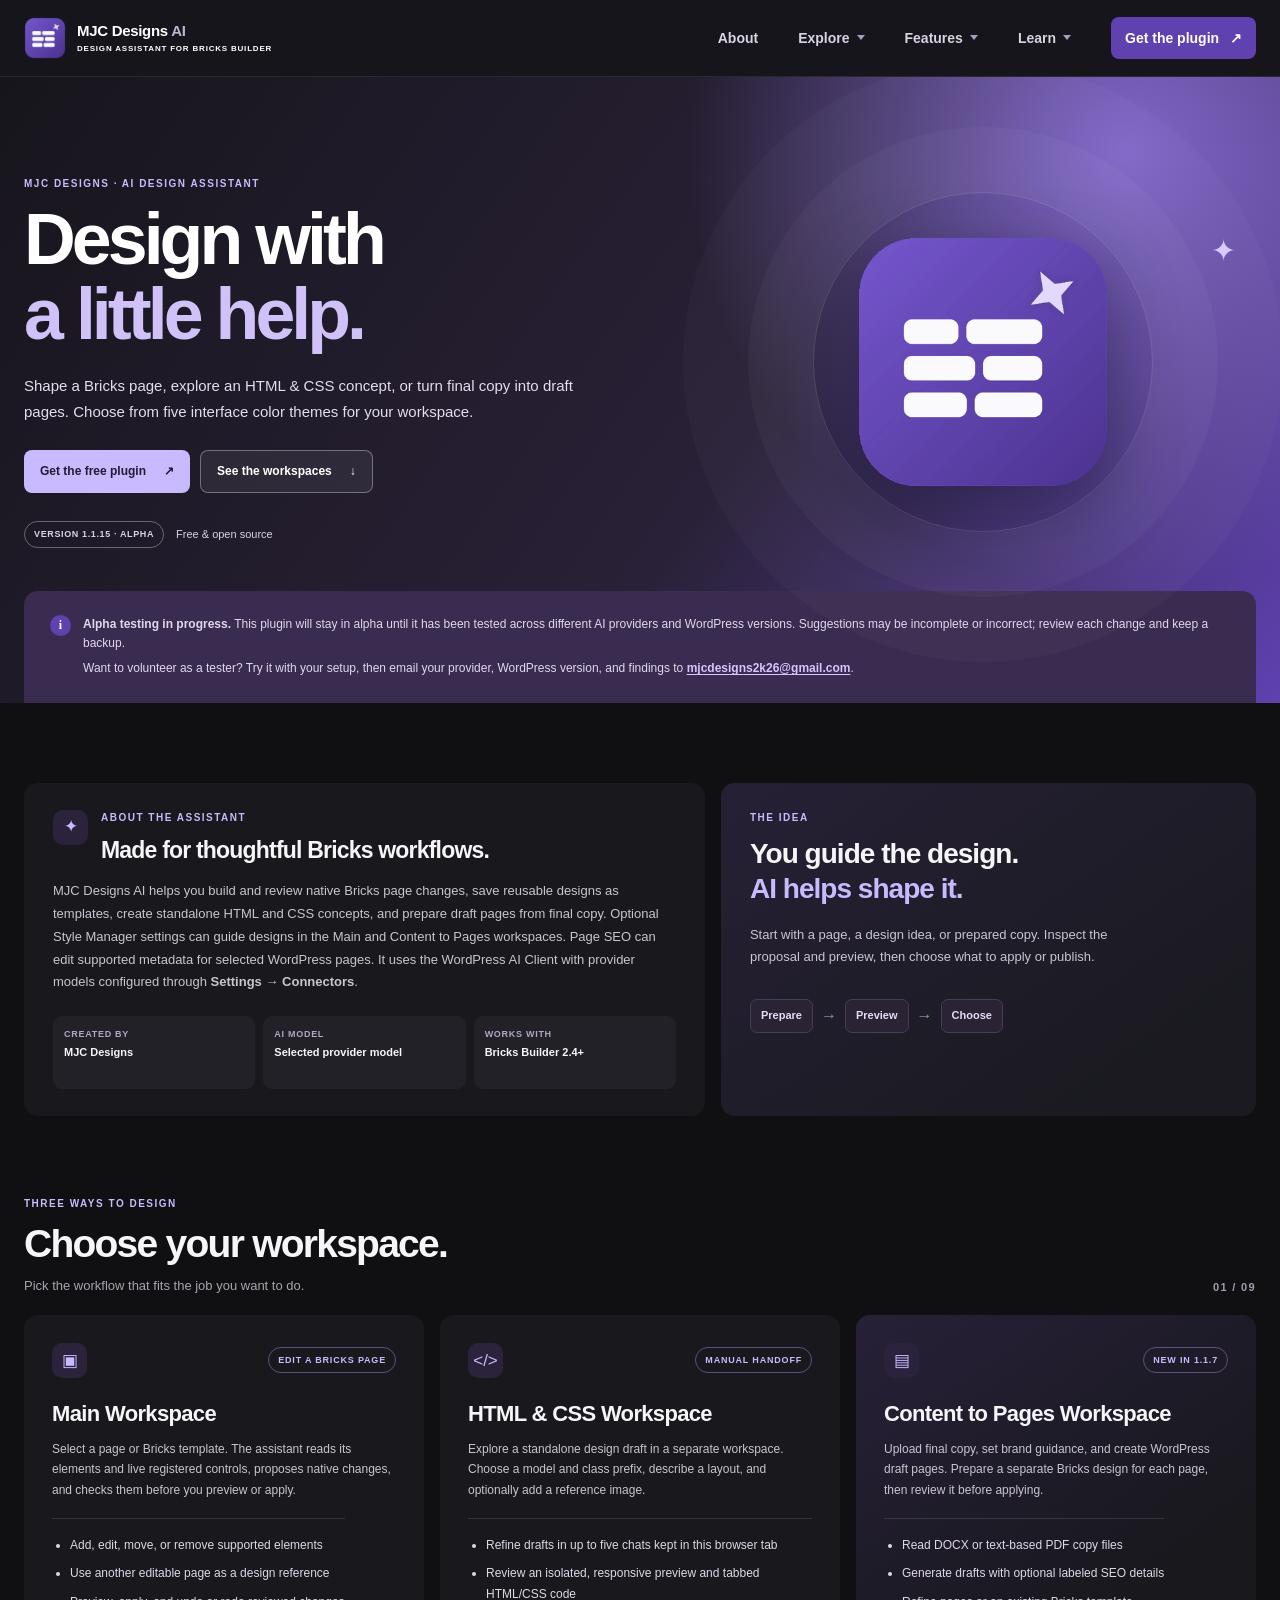
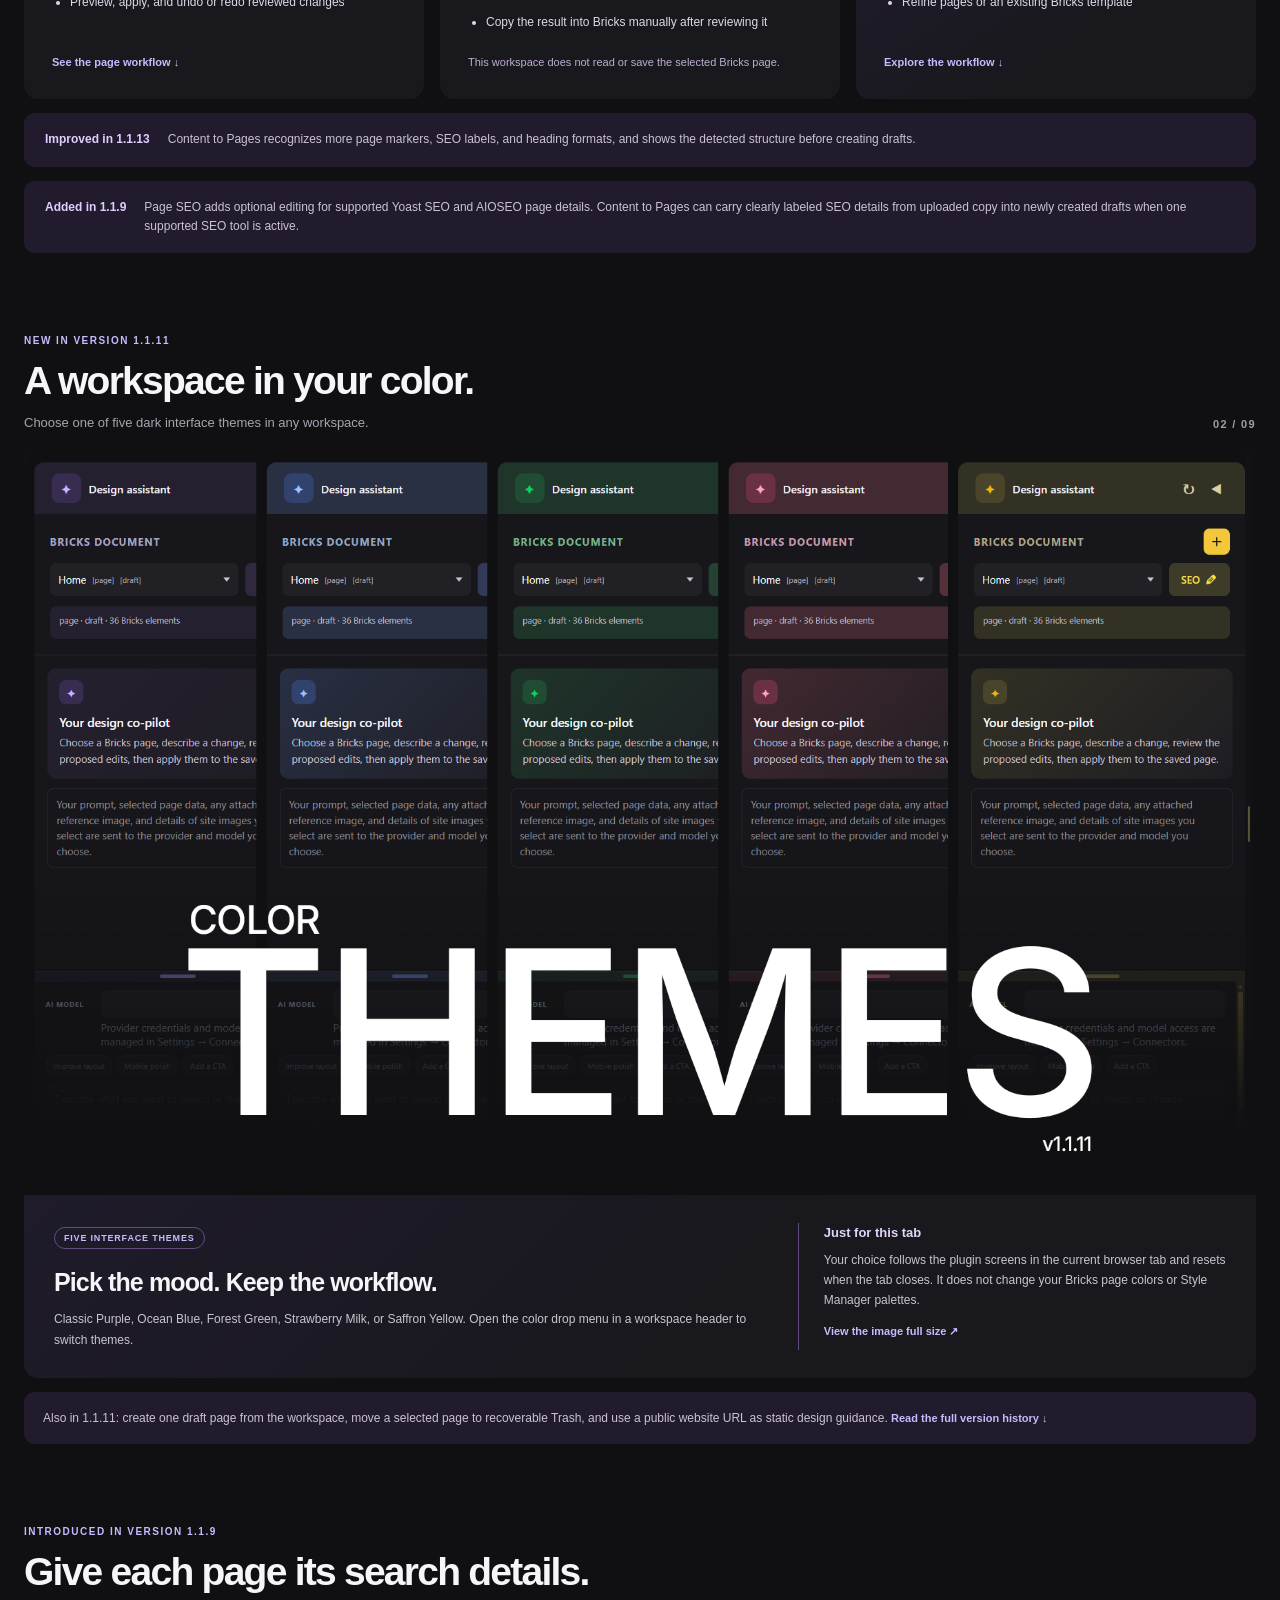
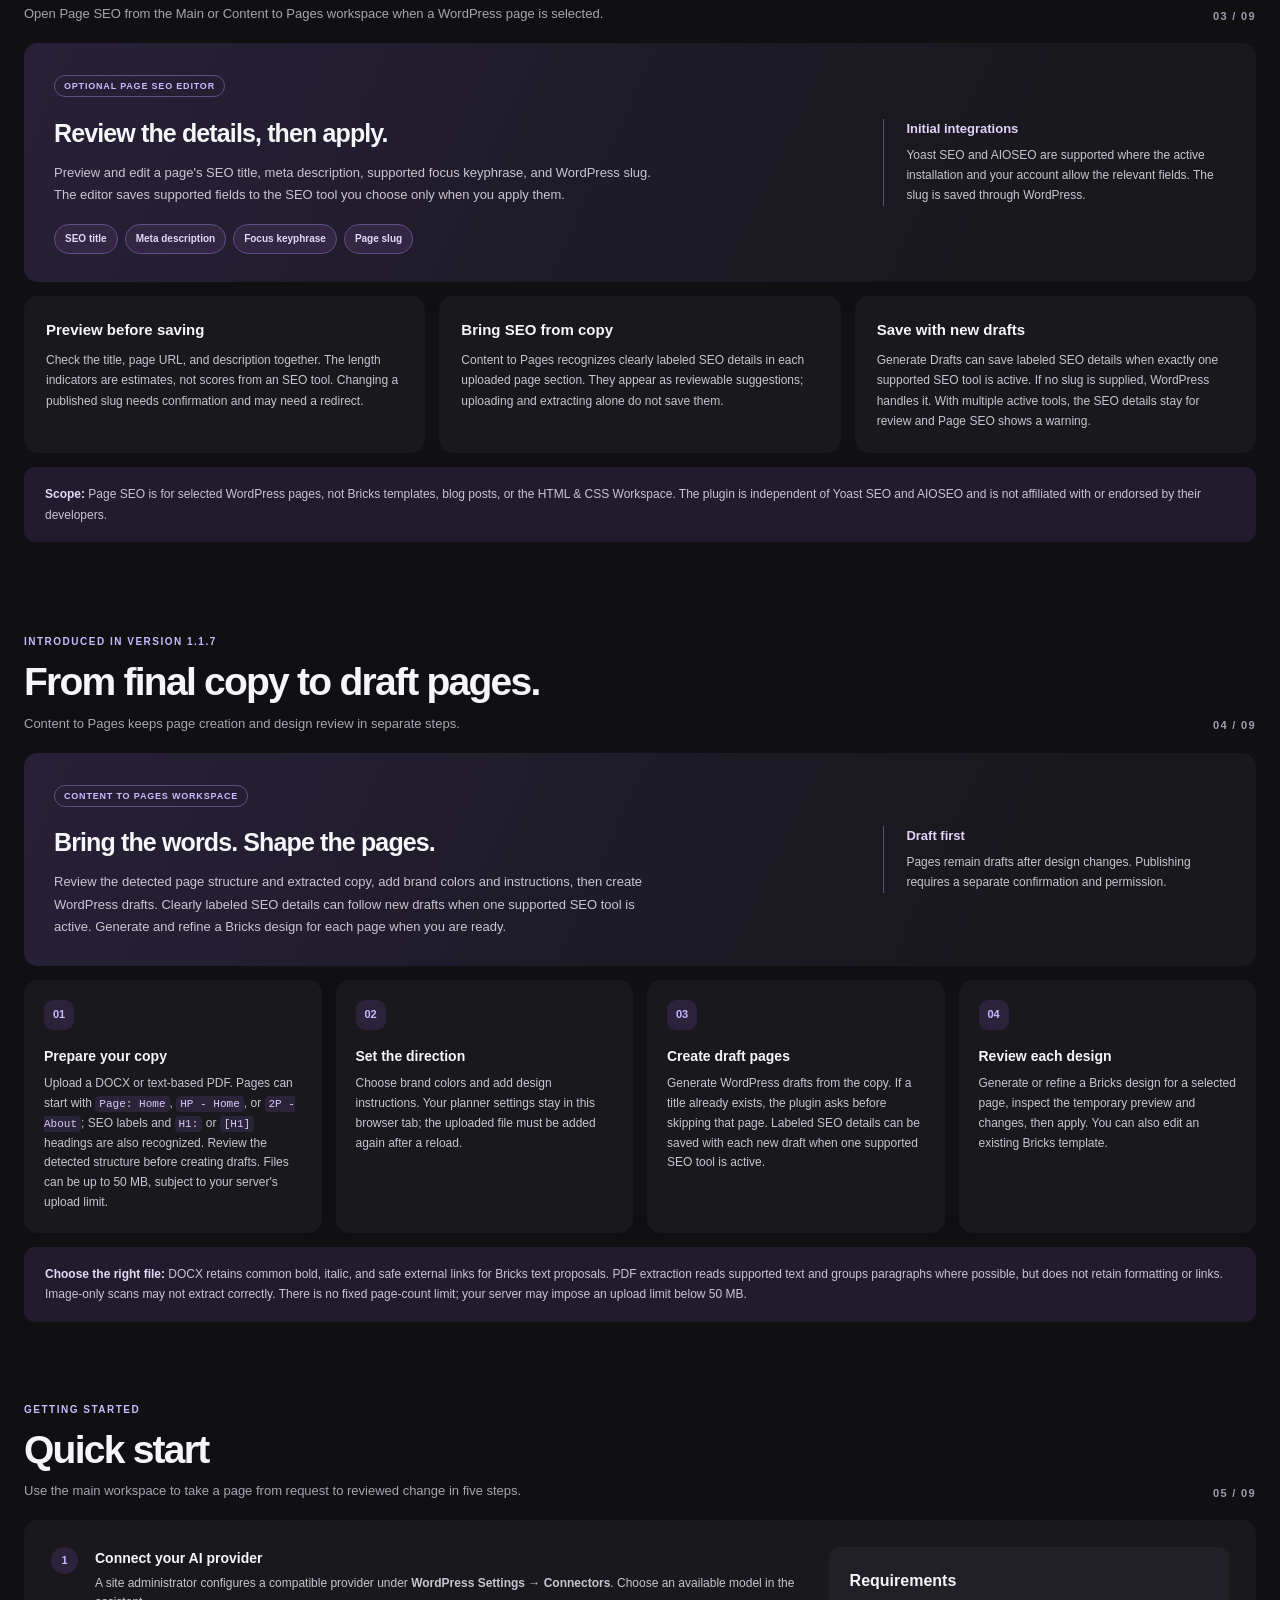
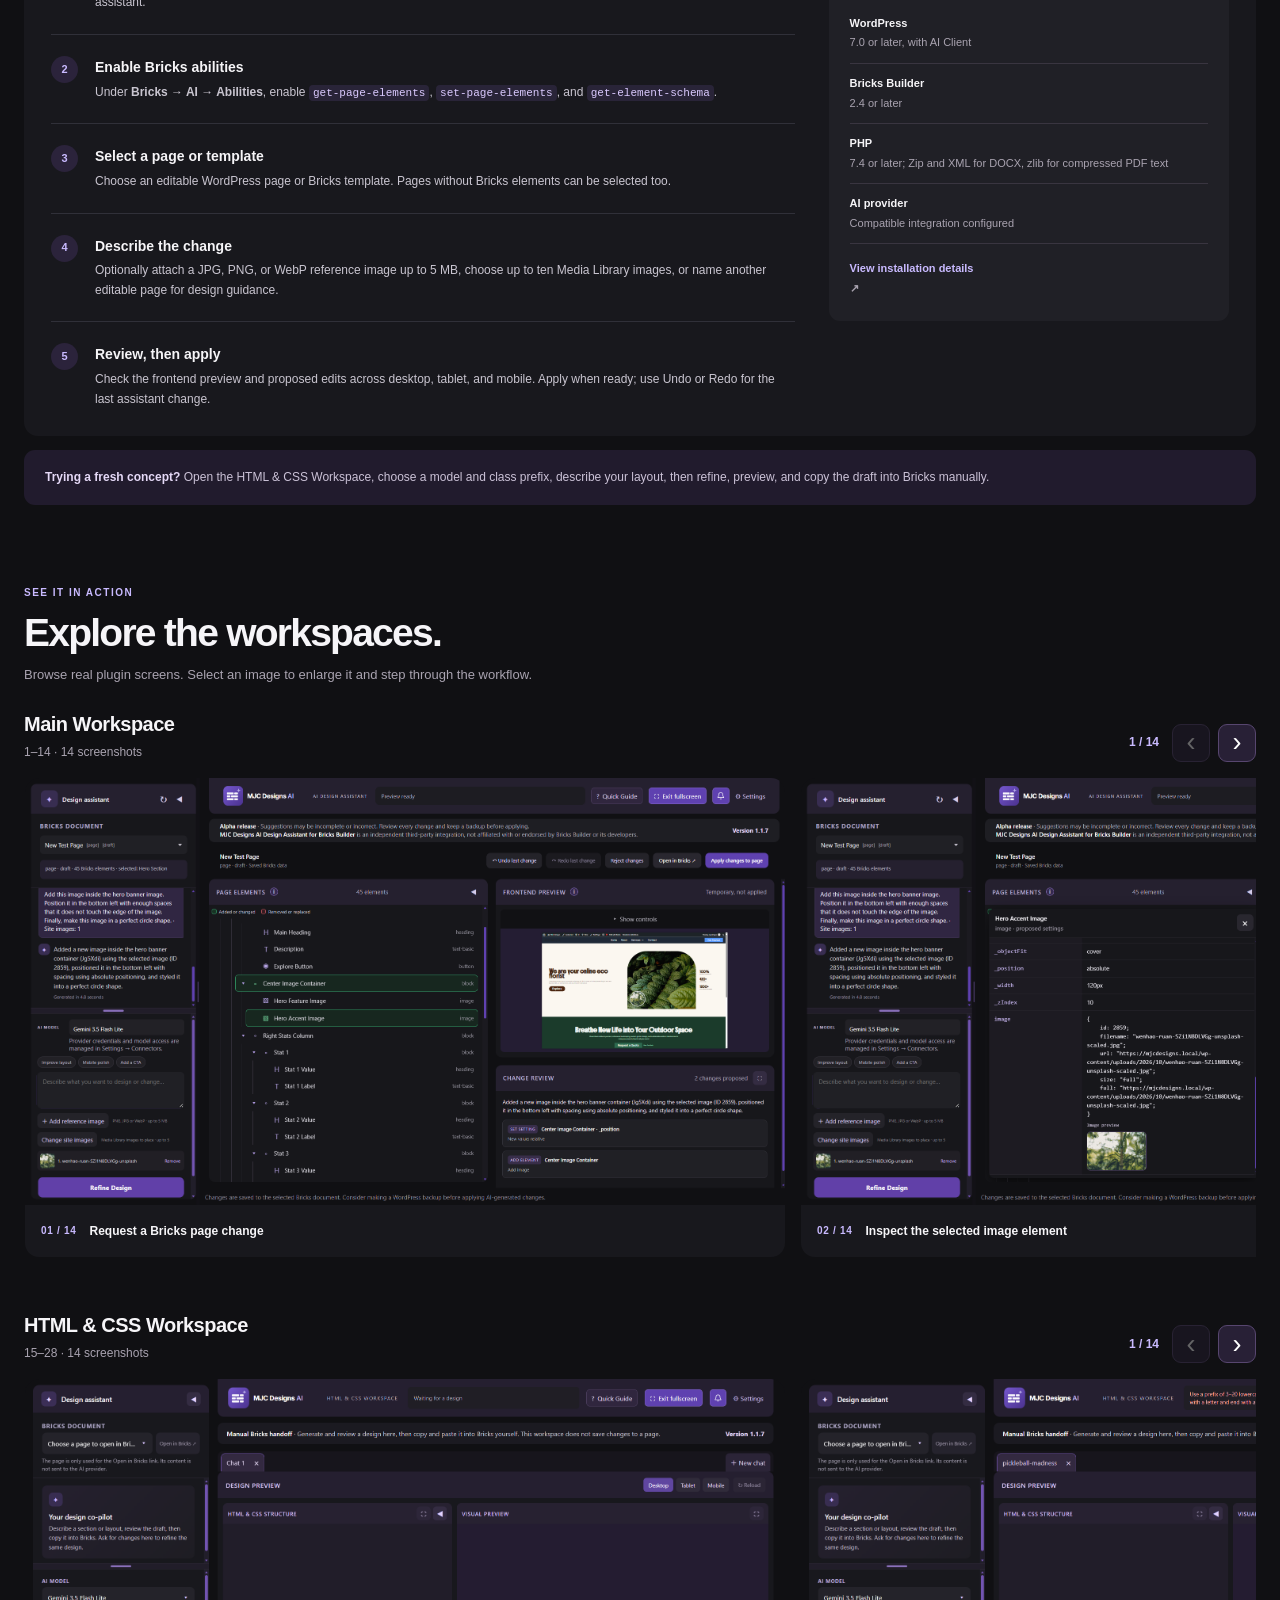
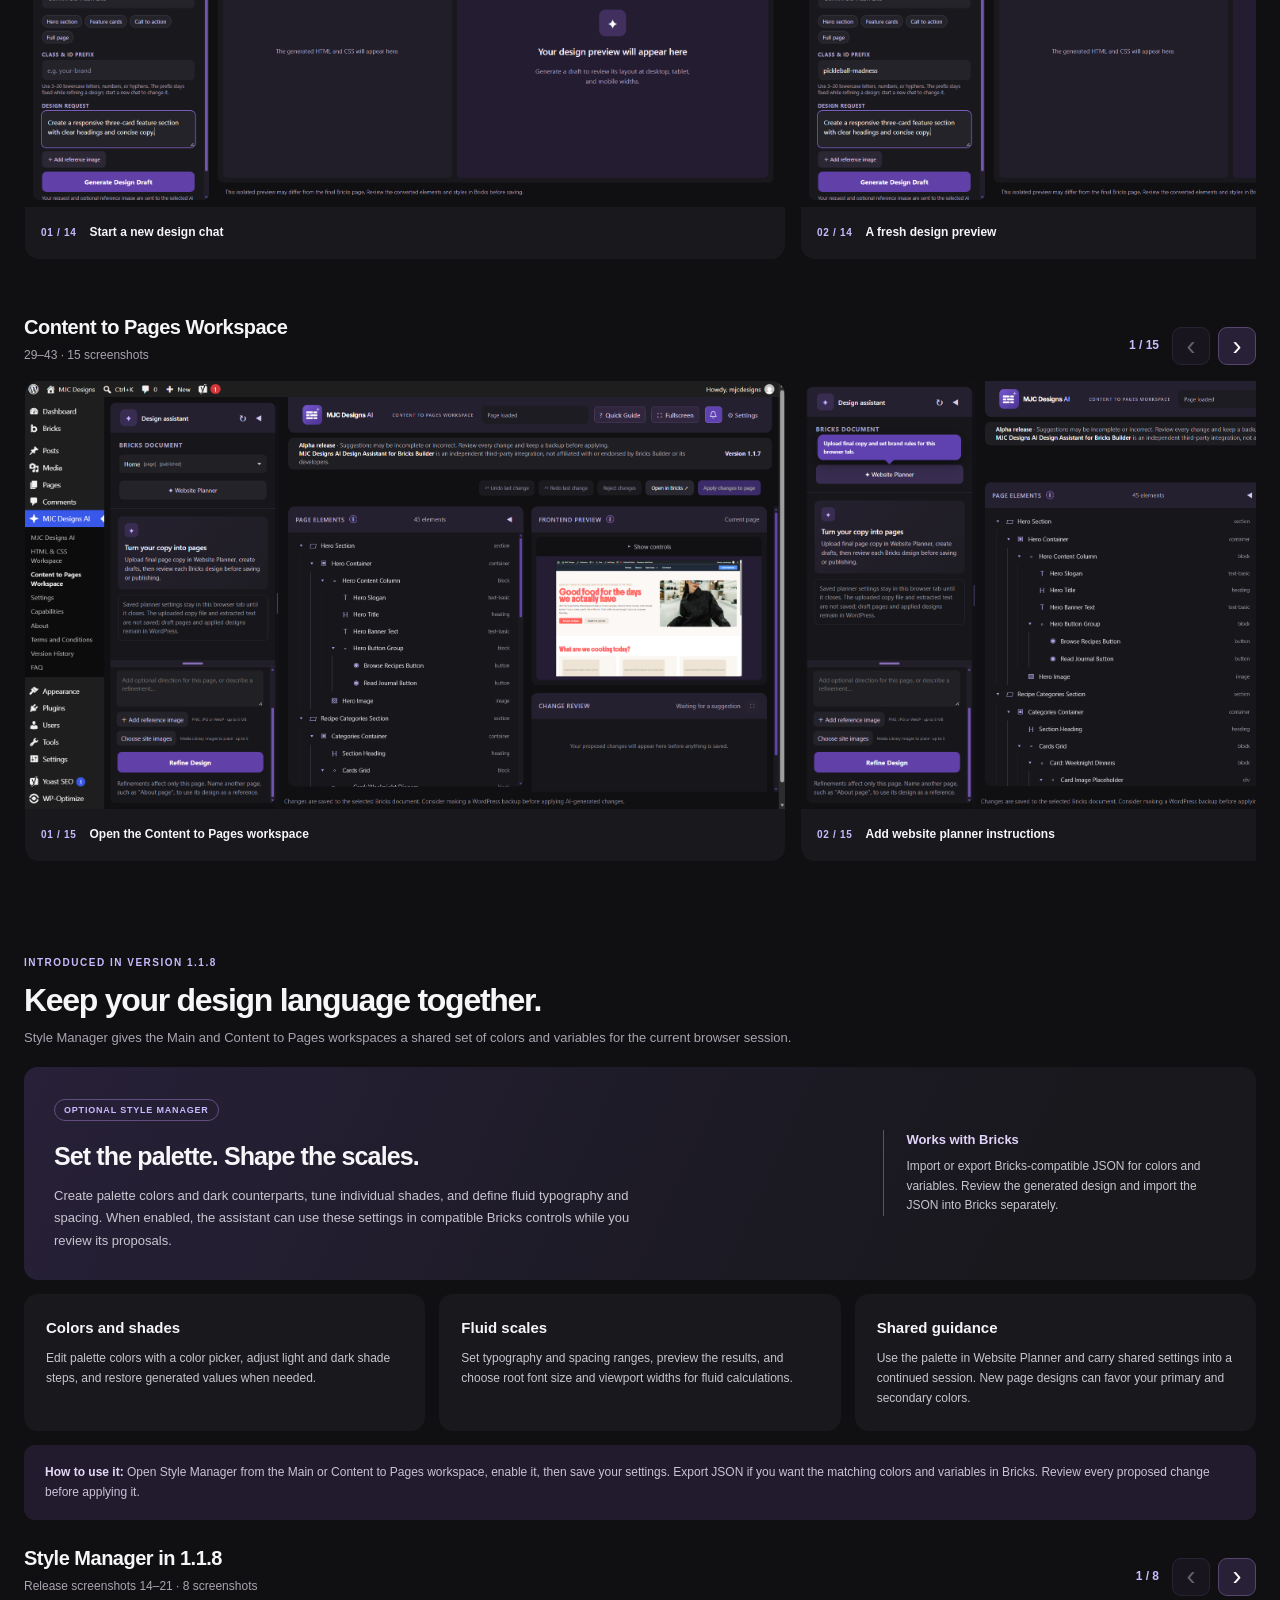
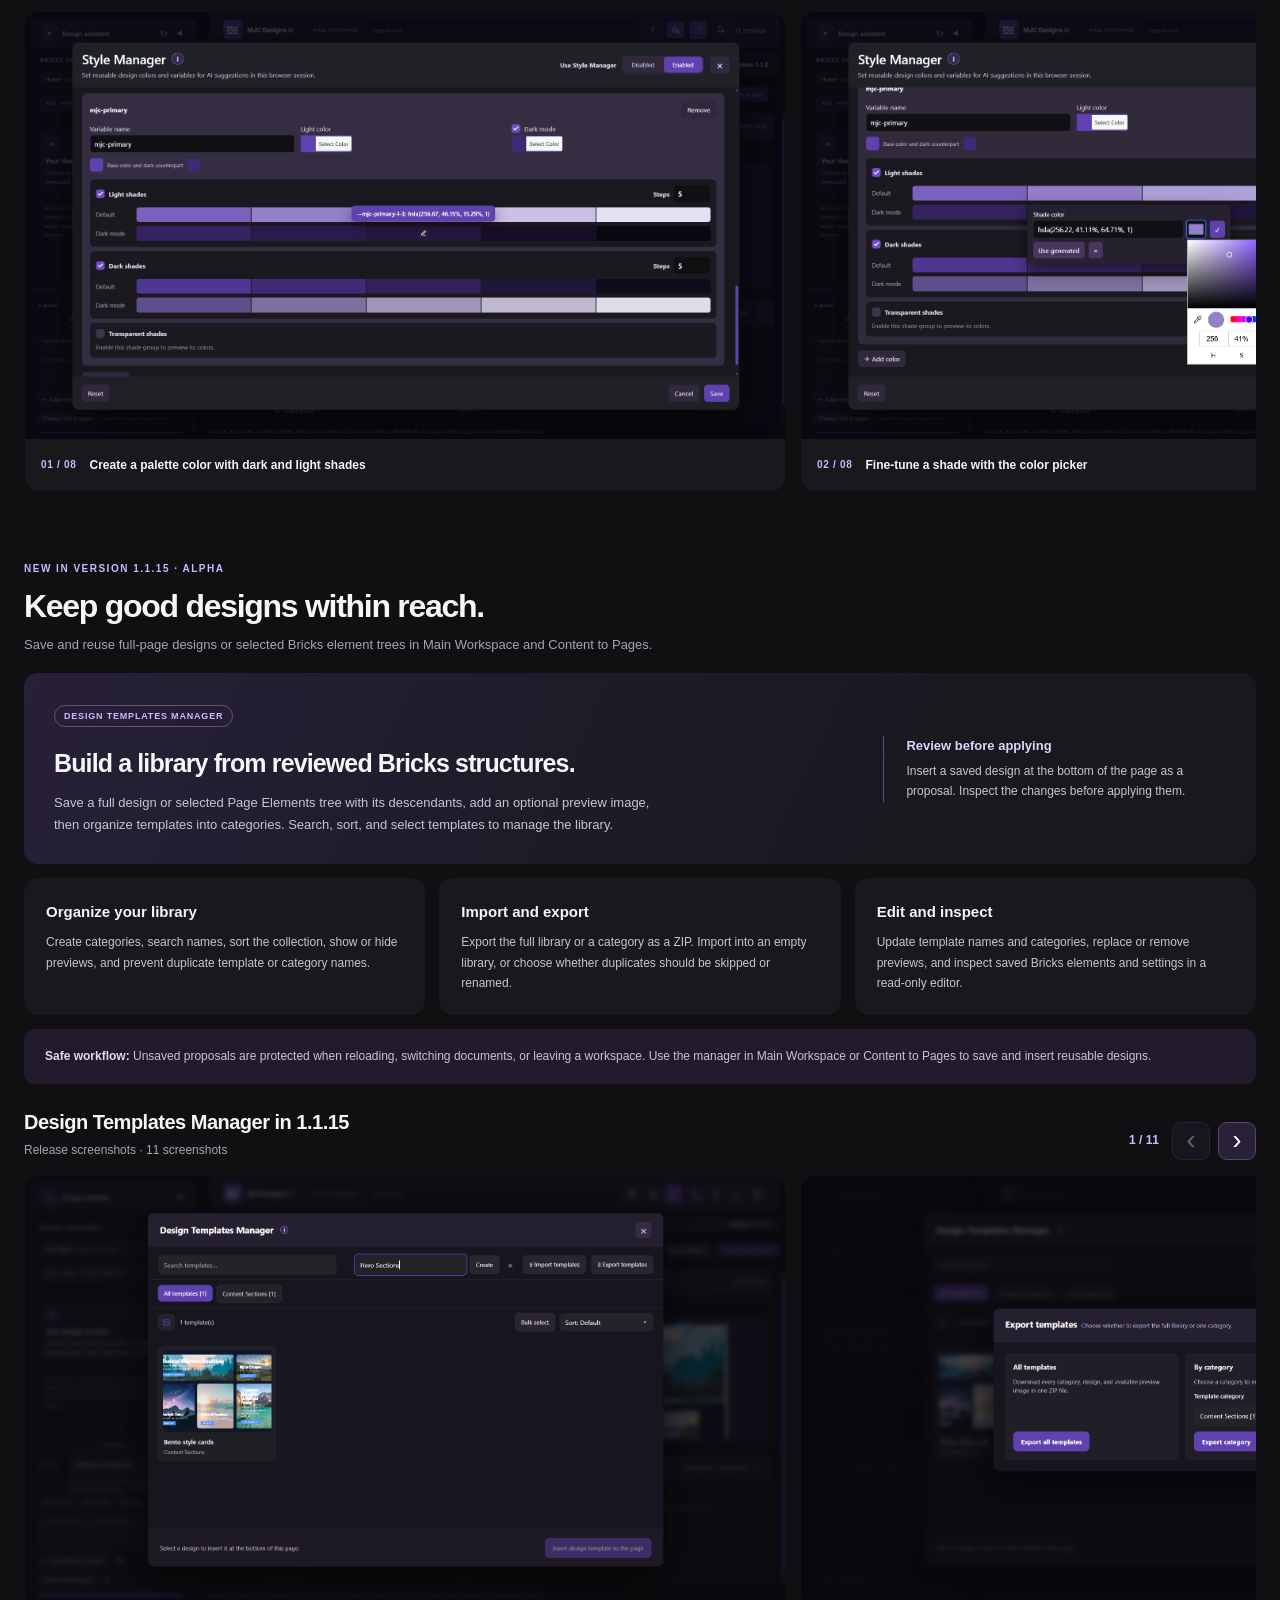
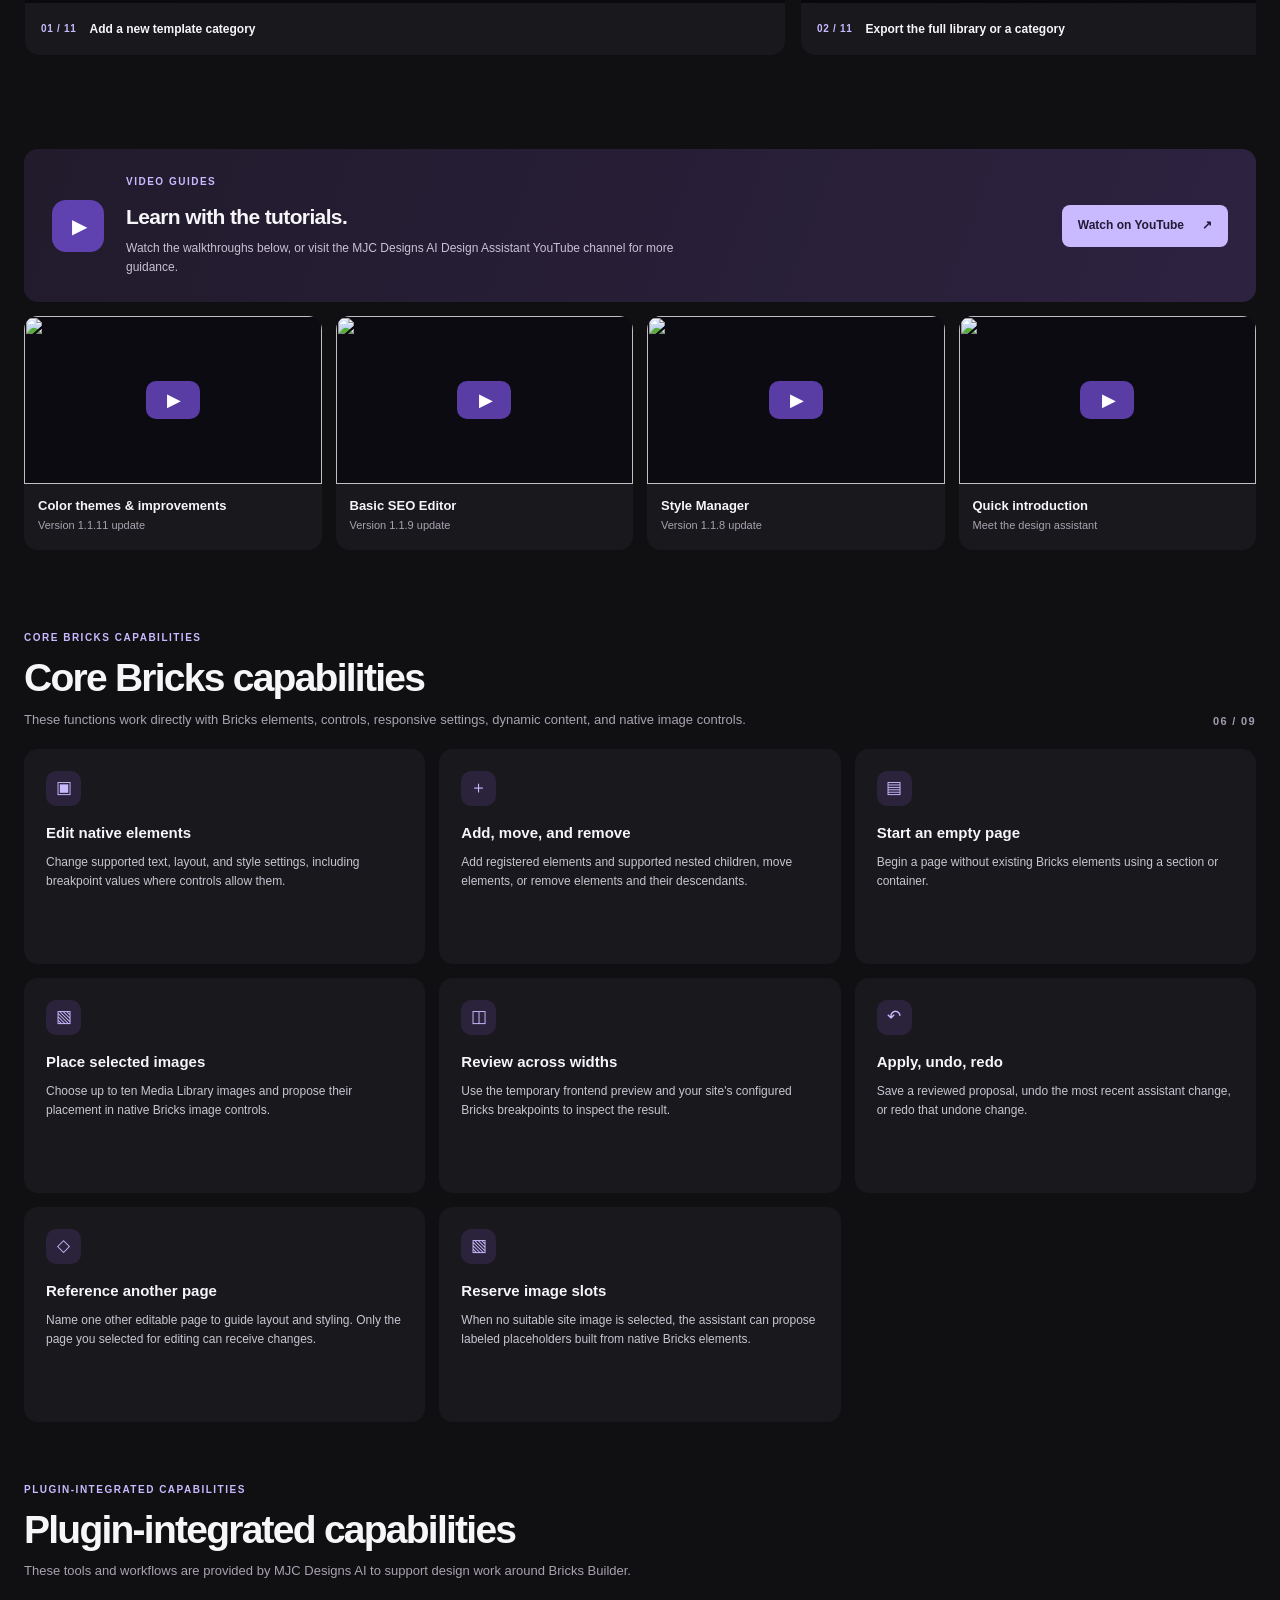
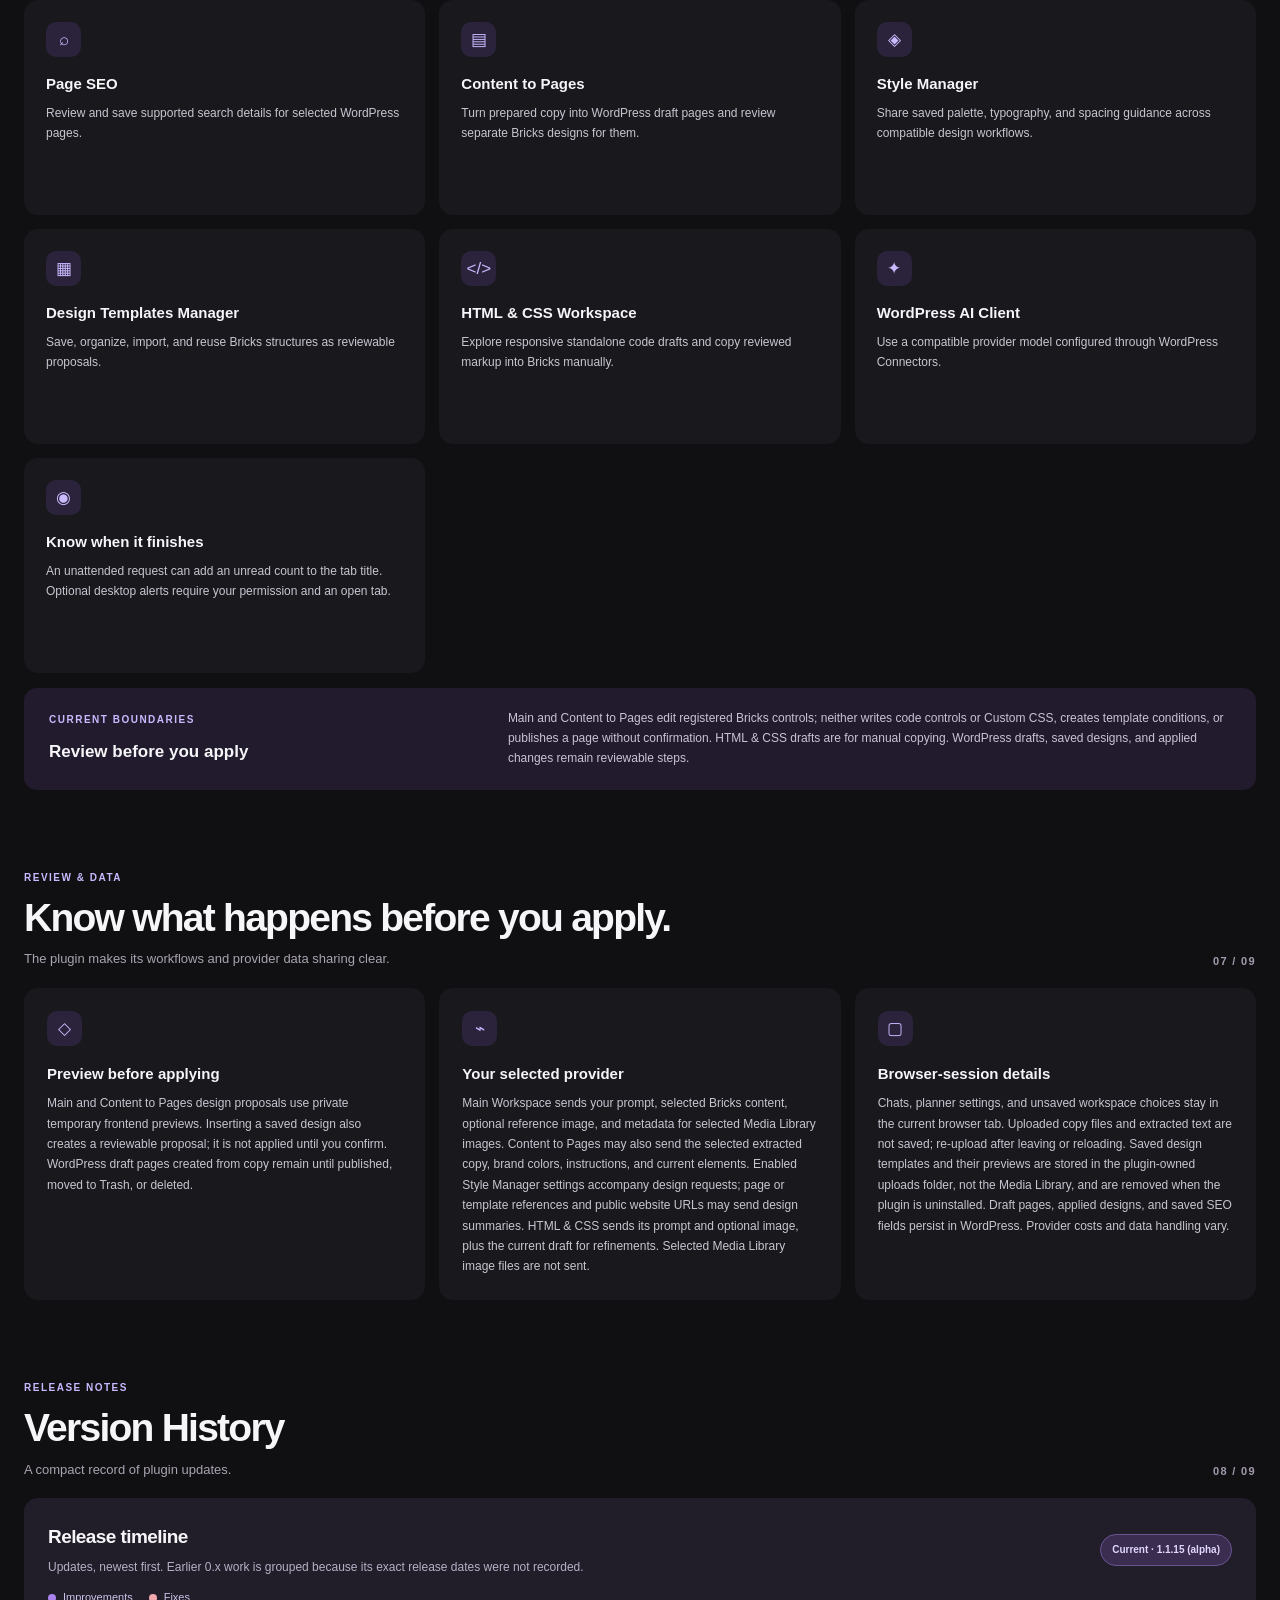
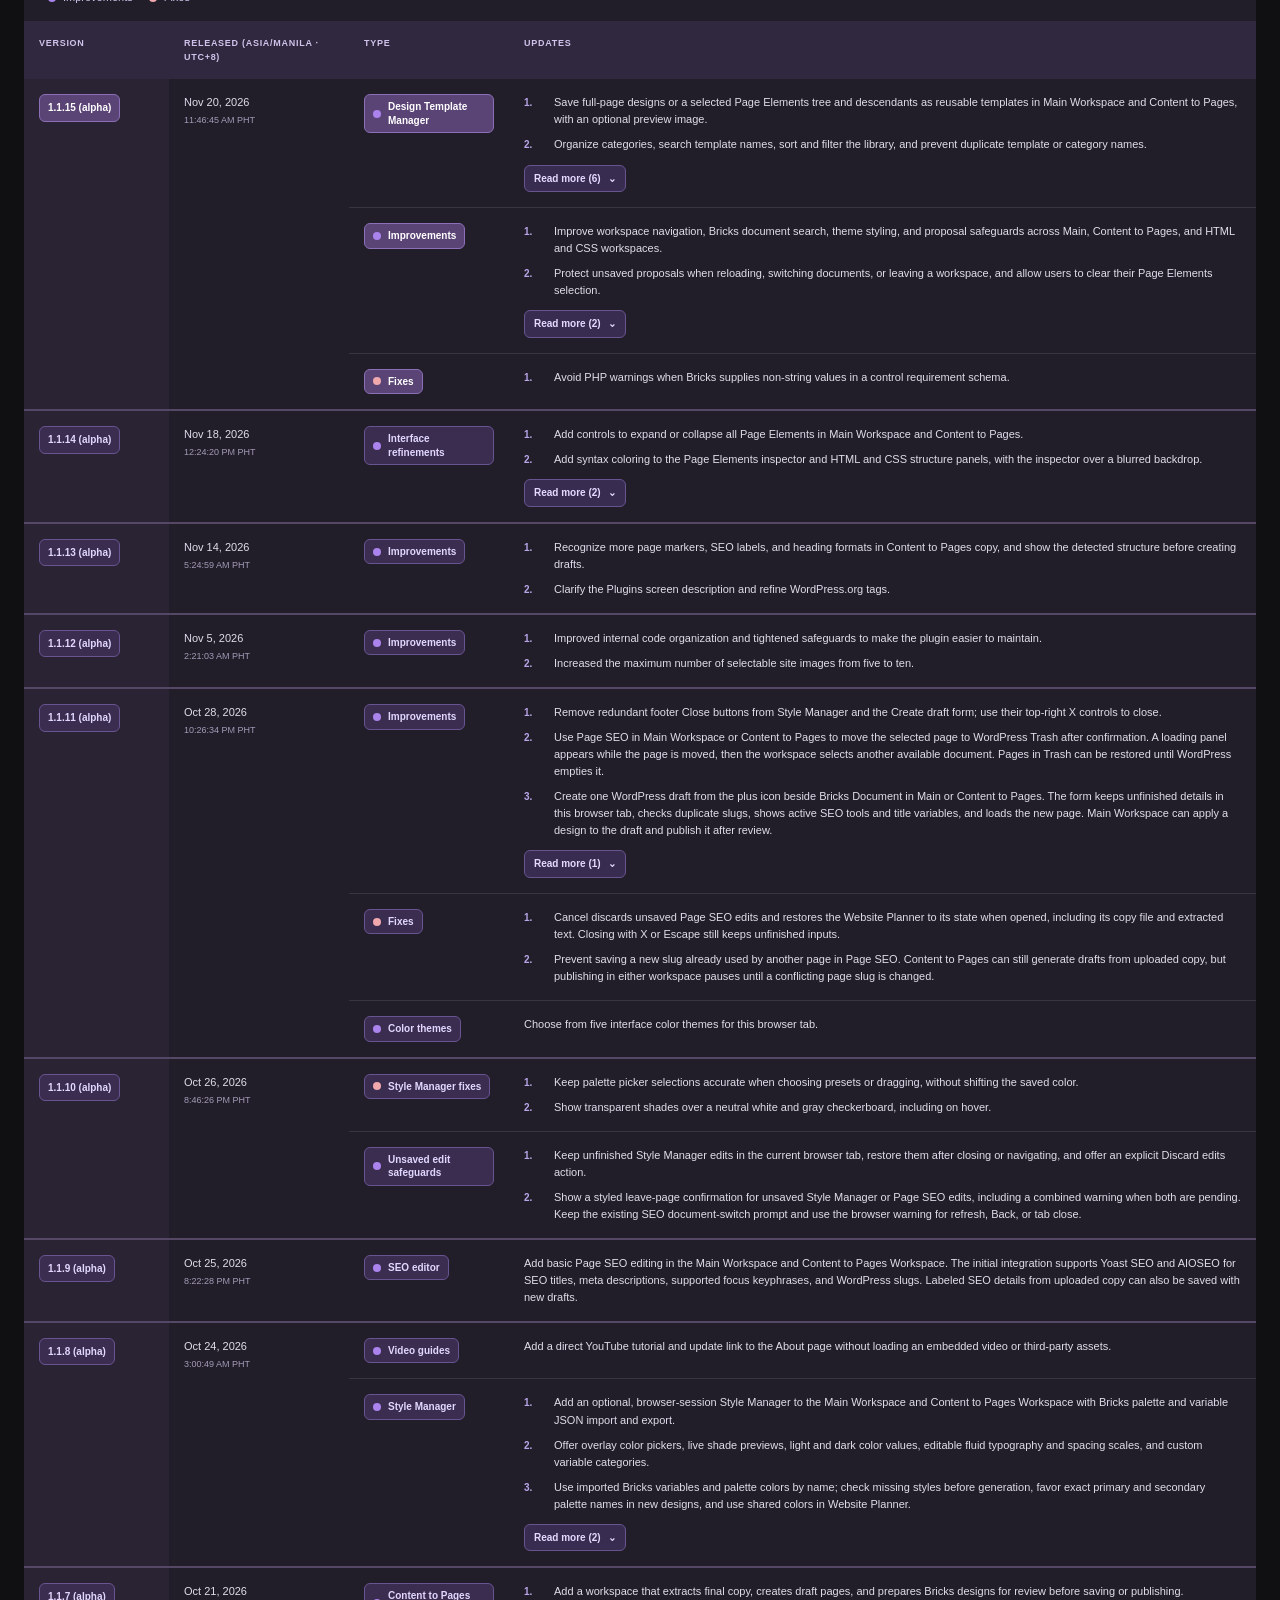
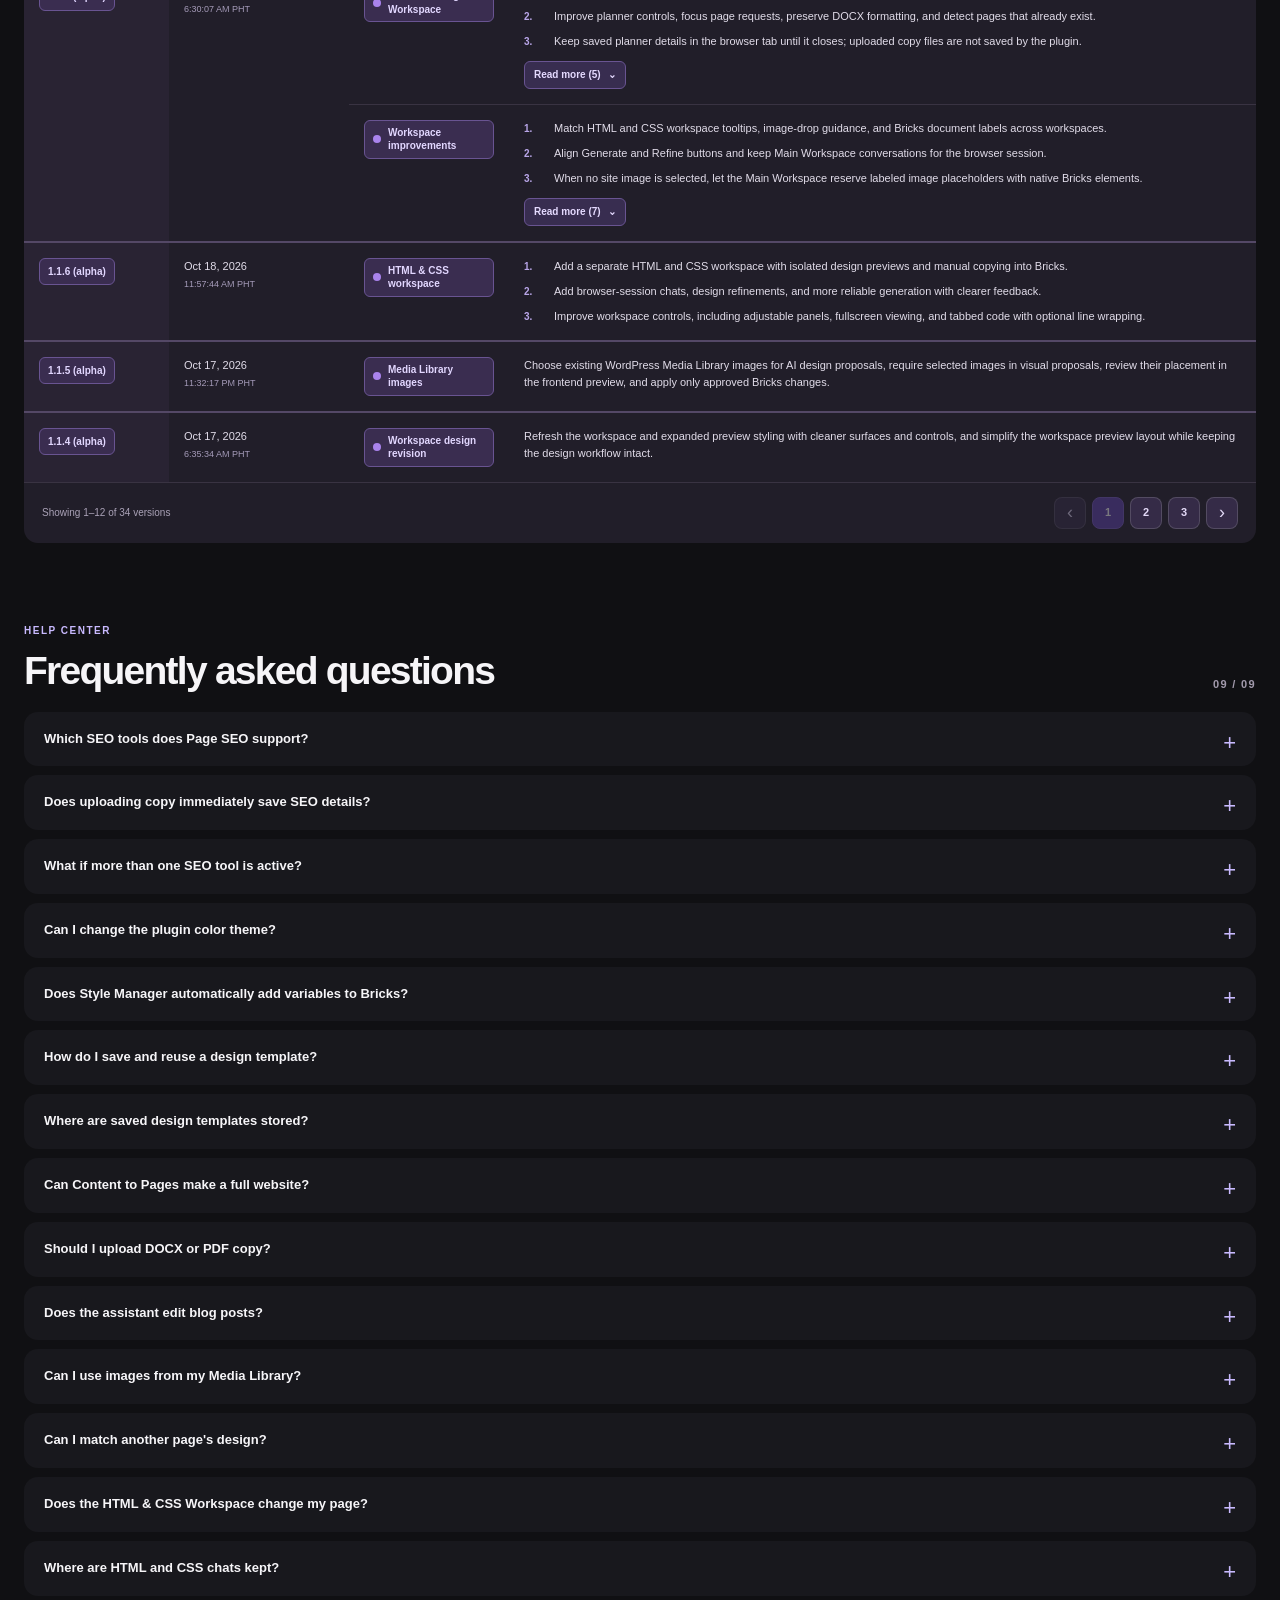
==== commit b8707752: "Add files via upload website tweaks" ====
--- a/index.html
+++ b/index.html
@@ -20,7 +20,7 @@
       </a>
       <button class="menu-toggle" type="button" aria-label="Open navigation" aria-expanded="false" aria-controls="primary-nav"><span></span><span></span><span></span></button>
       <nav id="primary-nav" class="primary-nav" aria-label="Main navigation">
-        <a href="#about">About</a><details class="nav-dropdown"><summary>Explore</summary><div class="nav-dropdown-menu"><a href="#workspaces">Workspaces</a><a href="#color-themes">Color themes</a><a href="#screenshots">Workspace screenshots</a><a href="#quick-start">Quick start</a></div></details><details class="nav-dropdown"><summary>Features</summary><div class="nav-dropdown-menu"><a href="#page-seo">Page SEO</a><a href="#style-manager">Style Manager</a><a href="#design-templates">Design Templates</a><a href="#capabilities">Capabilities</a></div></details><details class="nav-dropdown"><summary>Learn</summary><div class="nav-dropdown-menu"><a href="#tutorials">Tutorials</a><a href="#history">Version history</a><a href="#faq">FAQ</a></div></details>
+        <a href="#about">About</a><details class="nav-dropdown"><summary>Explore</summary><div class="nav-dropdown-menu"><a href="#workspaces">Workspaces</a><a href="#color-themes">Color themes</a><a href="#screenshots">Workspace screenshots</a><a href="#quick-start">Quick start</a></div></details><details class="nav-dropdown"><summary>Features</summary><div class="nav-dropdown-menu"><a href="#page-seo">Page SEO</a><a href="#style-manager">Style Manager</a><a href="#design-templates">Design Templates Manager</a><a href="#capabilities">Capabilities</a></div></details><details class="nav-dropdown"><summary>Learn</summary><div class="nav-dropdown-menu"><a href="#tutorials">Tutorials</a><a href="#history">Version history</a><a href="#faq">FAQ</a></div></details>
         <a class="nav-button" href="https://wordpress.org/plugins/mjcdesigns-ai-design-assistant-bricks/" target="_blank" rel="noopener noreferrer">Get the plugin <span aria-hidden="true">↗</span></a>
       </nav>
     </div>
@@ -57,7 +57,7 @@
     </section>
 
     <section class="wrap section-block" id="workspaces">
-      <div class="section-title"><div><p class="kicker">THREE WAYS TO DESIGN</p><h2>Choose your workspace.</h2><p>Pick the workflow that fits the job you want to do.</p></div><span>01 / 10</span></div>
+      <div class="section-title"><div><p class="kicker">THREE WAYS TO DESIGN</p><h2>Choose your workspace.</h2><p>Pick the workflow that fits the job you want to do.</p></div><span>01 / 09</span></div>
       <div class="workspace-grid">
         <article class="card workspace-card">
           <div class="workspace-card-top"><span class="card-icon" aria-hidden="true">▣</span><span class="workspace-tag">EDIT A BRICKS PAGE</span></div>
@@ -86,7 +86,7 @@
     </section>
 
     <section class="wrap section-block color-themes-section" id="color-themes" aria-labelledby="color-themes-title">
-      <div class="section-title"><div><p class="kicker">NEW IN VERSION 1.1.11</p><h2 id="color-themes-title">A workspace in your color.</h2><p>Choose one of five dark interface themes in any workspace.</p></div><span>02 / 10</span></div>
+      <div class="section-title"><div><p class="kicker">NEW IN VERSION 1.1.11</p><h2 id="color-themes-title">A workspace in your color.</h2><p>Choose one of five dark interface themes in any workspace.</p></div><span>02 / 09</span></div>
       <div class="theme-showcase card">
         <a class="theme-showcase-image" href="assets/color-themes.png" target="_blank" rel="noopener noreferrer" aria-label="Open the Color Themes preview at full size"><img src="assets/color-themes.png" alt="Five MJC Designs AI interface themes side by side: Classic Purple, Ocean Blue, Forest Green, Strawberry Milk, and Saffron Yellow" width="1787" height="1078" loading="lazy" decoding="async"></a>
         <div class="theme-showcase-copy"><div><span class="workspace-tag">FIVE INTERFACE THEMES</span><h3>Pick the mood. Keep the workflow.</h3><p>Classic Purple, Ocean Blue, Forest Green, Strawberry Milk, or Saffron Yellow. Open the color drop menu in a workspace header to switch themes.</p></div><div class="theme-showcase-aside"><strong>Just for this tab</strong><p>Your choice follows the plugin screens in the current browser tab and resets when the tab closes. It does not change your Bricks page colors or Style Manager palettes.</p><a href="assets/color-themes.png" target="_blank" rel="noopener noreferrer">View the image full size <span aria-hidden="true">↗</span></a></div></div>
@@ -95,7 +95,7 @@
     </section>
 
     <section class="wrap section-block" id="page-seo" aria-labelledby="page-seo-title">
-      <div class="section-title"><div><p class="kicker">INTRODUCED IN VERSION 1.1.9</p><h2 id="page-seo-title">Give each page its search details.</h2><p>Open Page SEO from the Main or Content to Pages workspace when a WordPress page is selected.</p></div><span>03 / 10</span></div>
+      <div class="section-title"><div><p class="kicker">INTRODUCED IN VERSION 1.1.9</p><h2 id="page-seo-title">Give each page its search details.</h2><p>Open Page SEO from the Main or Content to Pages workspace when a WordPress page is selected.</p></div><span>03 / 09</span></div>
       <div class="content-lead card"><div><span class="workspace-tag">OPTIONAL PAGE SEO EDITOR</span><h3>Review the details, then apply.</h3><p>Preview and edit a page's SEO title, meta description, supported focus keyphrase, and WordPress slug. The editor saves supported fields to the SEO tool you choose only when you apply them.</p><div class="seo-fields" aria-label="Supported Page SEO details"><span>SEO title</span><span>Meta description</span><span>Focus keyphrase</span><span>Page slug</span></div></div><div class="content-lead-aside"><strong>Initial integrations</strong><span>Yoast SEO and AIOSEO are supported where the active installation and your account allow the relevant fields. The slug is saved through WordPress.</span></div></div>
       <div class="style-feature-grid">
         <article class="card"><h3>Preview before saving</h3><p>Check the title, page URL, and description together. The length indicators are estimates, not scores from an SEO tool. Changing a published slug needs confirmation and may need a redirect.</p></article>
@@ -106,7 +106,7 @@
     </section>
 
     <section class="wrap section-block" id="content-to-pages">
-      <div class="section-title"><div><p class="kicker">INTRODUCED IN VERSION 1.1.7</p><h2>From final copy to draft pages.</h2><p>Content to Pages keeps page creation and design review in separate steps.</p></div><span>05 / 10</span></div>
+      <div class="section-title"><div><p class="kicker">INTRODUCED IN VERSION 1.1.7</p><h2>From final copy to draft pages.</h2><p>Content to Pages keeps page creation and design review in separate steps.</p></div><span>04 / 09</span></div>
       <div class="content-lead card"><div><span class="workspace-tag">CONTENT TO PAGES WORKSPACE</span><h3>Bring the words. Shape the pages.</h3><p>Review the detected page structure and extracted copy, add brand colors and instructions, then create WordPress drafts. Clearly labeled SEO details can follow new drafts when one supported SEO tool is active. Generate and refine a Bricks design for each page when you are ready.</p></div><div class="content-lead-aside"><strong>Draft first</strong><span>Pages remain drafts after design changes. Publishing requires a separate confirmation and permission.</span></div></div>
       <ol class="content-steps">
         <li class="card"><span>01</span><h3>Prepare your copy</h3><p>Upload a DOCX or text-based PDF. Pages can start with <code>Page: Home</code>, <code>HP - Home</code>, or <code>2P - About</code>; SEO labels and <code>H1:</code> or <code>[H1]</code> headings are also recognized. Review the detected structure before creating drafts. Files can be up to 50 MB, subject to your server's upload limit.</p></li>
@@ -118,7 +118,7 @@
     </section>
 
     <section class="wrap section-block" id="quick-start">
-      <div class="section-title"><div><p class="kicker">GETTING STARTED</p><h2>Quick start</h2><p>Use the main workspace to take a page from request to reviewed change in five steps.</p></div><span>06 / 10</span></div>
+      <div class="section-title"><div><p class="kicker">GETTING STARTED</p><h2>Quick start</h2><p>Use the main workspace to take a page from request to reviewed change in five steps.</p></div><span>05 / 09</span></div>
       <div class="card steps-card">
         <ol class="steps">
           <li><div><h3>Connect your AI provider</h3><p>A site administrator configures a compatible provider under <strong>WordPress Settings → Connectors</strong>. Choose an available model in the assistant.</p></div></li>
@@ -264,7 +264,7 @@
     </section>
 
     <section class="wrap section-block" id="capabilities">
-      <div class="section-title"><div><p class="kicker">CORE BRICKS CAPABILITIES</p><h2>Core Bricks capabilities</h2><p>These functions work directly with Bricks elements, controls, responsive settings, dynamic content, and native image controls.</p></div><span>07 / 10</span></div>
+      <div class="section-title"><div><p class="kicker">CORE BRICKS CAPABILITIES</p><h2>Core Bricks capabilities</h2><p>These functions work directly with Bricks elements, controls, responsive settings, dynamic content, and native image controls.</p></div><span>06 / 09</span></div>
       <div class="capability-grid">
         <article class="card capability"><span class="card-icon" aria-hidden="true">▣</span><h3>Edit native elements</h3><p>Change supported text, layout, and style settings, including breakpoint values where controls allow them.</p></article>
         <article class="card capability"><span class="card-icon" aria-hidden="true">＋</span><h3>Add, move, and remove</h3><p>Add registered elements and supported nested children, move elements, or remove elements and their descendants.</p></article>
@@ -291,7 +291,7 @@
     </section>
 
     <section class="wrap section-block" id="review">
-      <div class="section-title"><div><p class="kicker">REVIEW &amp; DATA</p><h2>Know what happens before you apply.</h2><p>The plugin makes its workflows and provider data sharing clear.</p></div><span>08 / 10</span></div>
+      <div class="section-title"><div><p class="kicker">REVIEW &amp; DATA</p><h2>Know what happens before you apply.</h2><p>The plugin makes its workflows and provider data sharing clear.</p></div><span>07 / 09</span></div>
       <div class="review-grid">
         <article class="card"><span class="card-icon" aria-hidden="true">◇</span><h3>Preview before applying</h3><p>Main and Content to Pages design proposals use private temporary frontend previews. Inserting a saved design also creates a reviewable proposal; it is not applied until you confirm. WordPress draft pages created from copy remain until published, moved to Trash, or deleted.</p></article>
         <article class="card"><span class="card-icon" aria-hidden="true">⌁</span><h3>Your selected provider</h3><p>Main Workspace sends your prompt, selected Bricks content, optional reference image, and metadata for selected Media Library images. Content to Pages may also send the selected extracted copy, brand colors, instructions, and current elements. Enabled Style Manager settings accompany design requests; page or template references and public website URLs may send design summaries. HTML &amp; CSS sends its prompt and optional image, plus the current draft for refinements. Selected Media Library image files are not sent.</p></article>
@@ -300,7 +300,7 @@
     </section>
 
     <section class="wrap section-block history-section" id="history" aria-labelledby="history-title">
-      <div class="section-title"><div><p class="kicker">RELEASE NOTES</p><h2 id="history-title">Version History</h2><p>A compact record of plugin updates.</p></div><span>09 / 10</span></div>
+      <div class="section-title"><div><p class="kicker">RELEASE NOTES</p><h2 id="history-title">Version History</h2><p>A compact record of plugin updates.</p></div><span>08 / 09</span></div>
       <div class="history-card card">
         <div class="history-intro"><div><h3>Release timeline</h3><p>Updates, newest first. Earlier 0.x work is grouped because its exact release dates were not recorded.</p></div><span class="history-current">Current · 1.1.15 (alpha)</span></div>
         <div class="history-legend" aria-label="Change types"><span><i class="history-dot is-change" aria-hidden="true"></i>Improvements</span><span><i class="history-dot is-fix" aria-hidden="true"></i>Fixes</span></div>
@@ -421,7 +421,7 @@
     </section>
 
     <section class="wrap section-block faq-block" id="faq">
-      <div class="section-title"><div><p class="kicker">HELP CENTER</p><h2>Frequently asked questions</h2></div><span>10 / 10</span></div>
+      <div class="section-title"><div><p class="kicker">HELP CENTER</p><h2>Frequently asked questions</h2></div><span>09 / 09</span></div>
       <div class="faq-list">
         <details class="card"><summary>Which SEO tools does Page SEO support?</summary><p>The initial integration supports Yoast SEO and AIOSEO for SEO titles, meta descriptions, supported focus keyphrases, and the WordPress page slug. Available fields depend on the active tool and your account. The plugin is independent of both SEO tools.</p></details>
         <details class="card"><summary>Does uploading copy immediately save SEO details?</summary><p>No. After extraction, clearly labeled SEO details appear as suggestions for each page. Generate Drafts can save those labeled details with newly created drafts when exactly one supported SEO tool is active. Later edits require Apply in Page SEO. If no slug is supplied, WordPress handles it.</p></details>
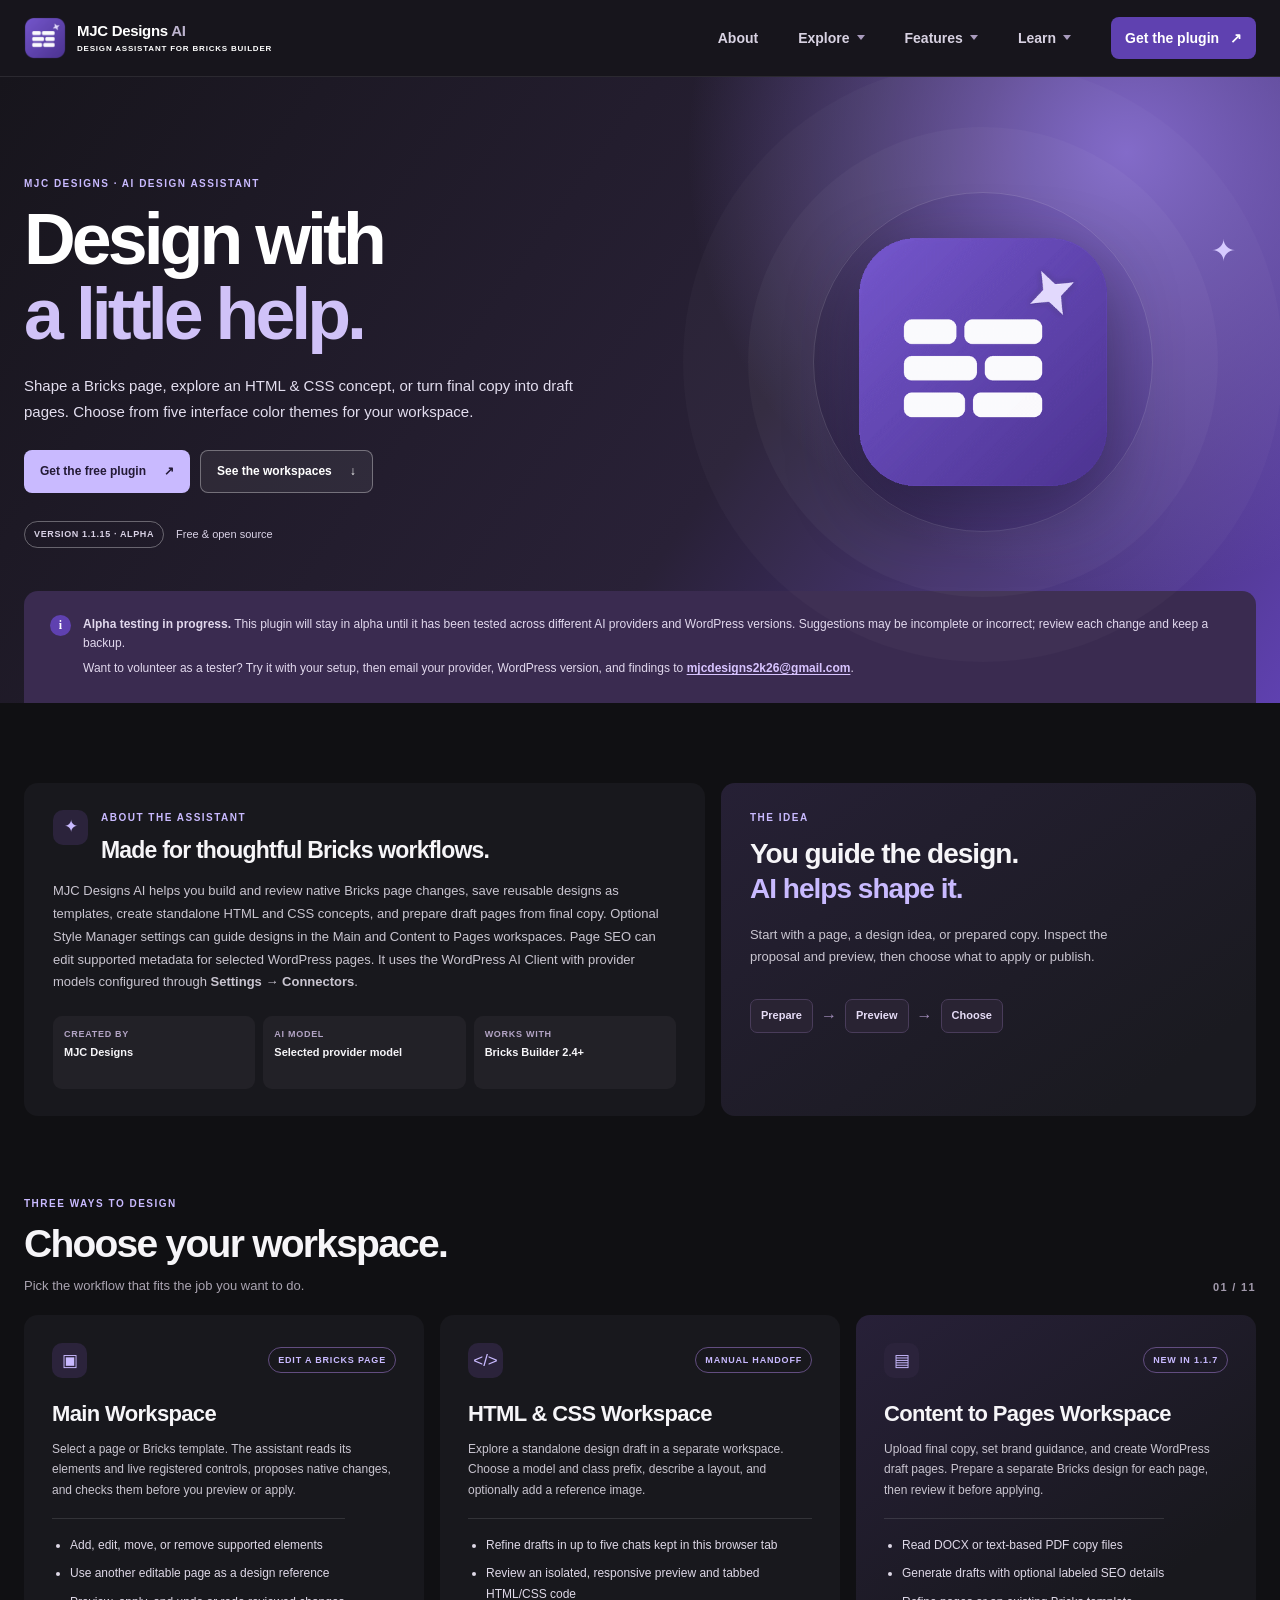
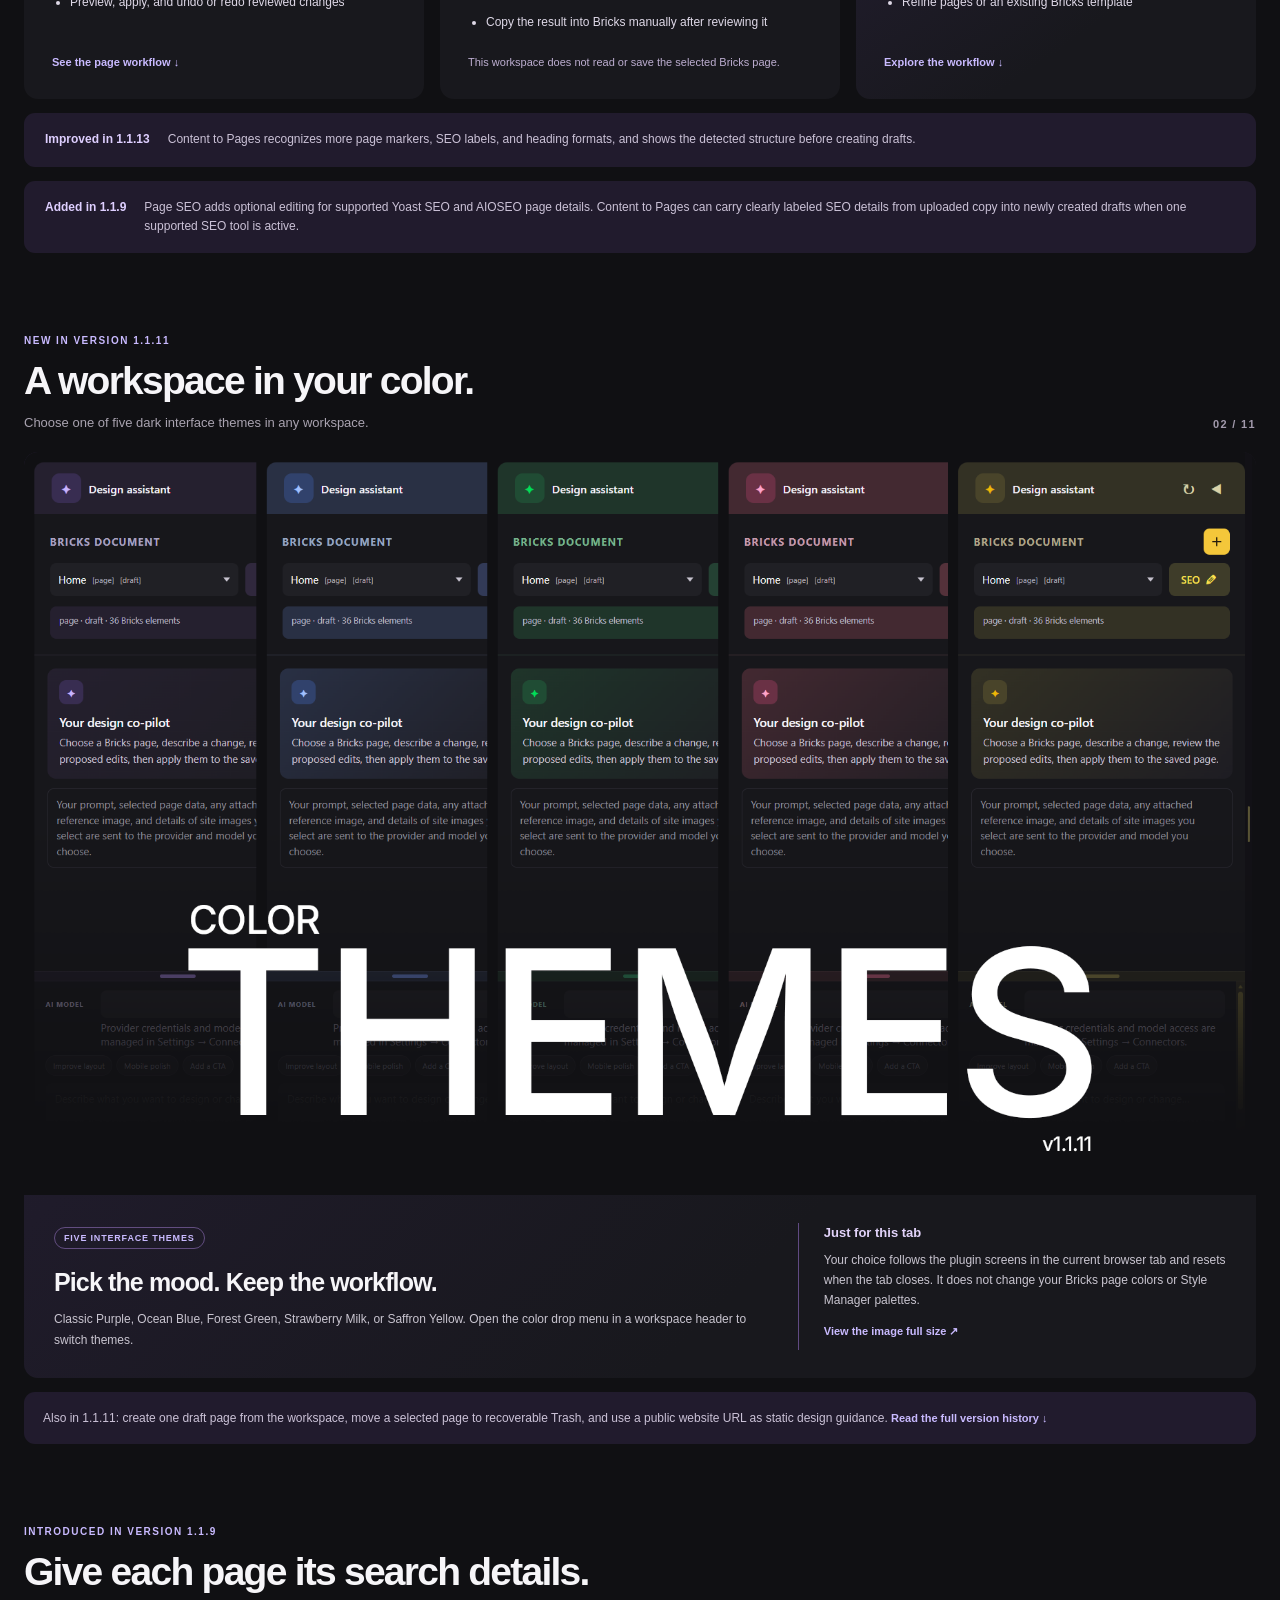
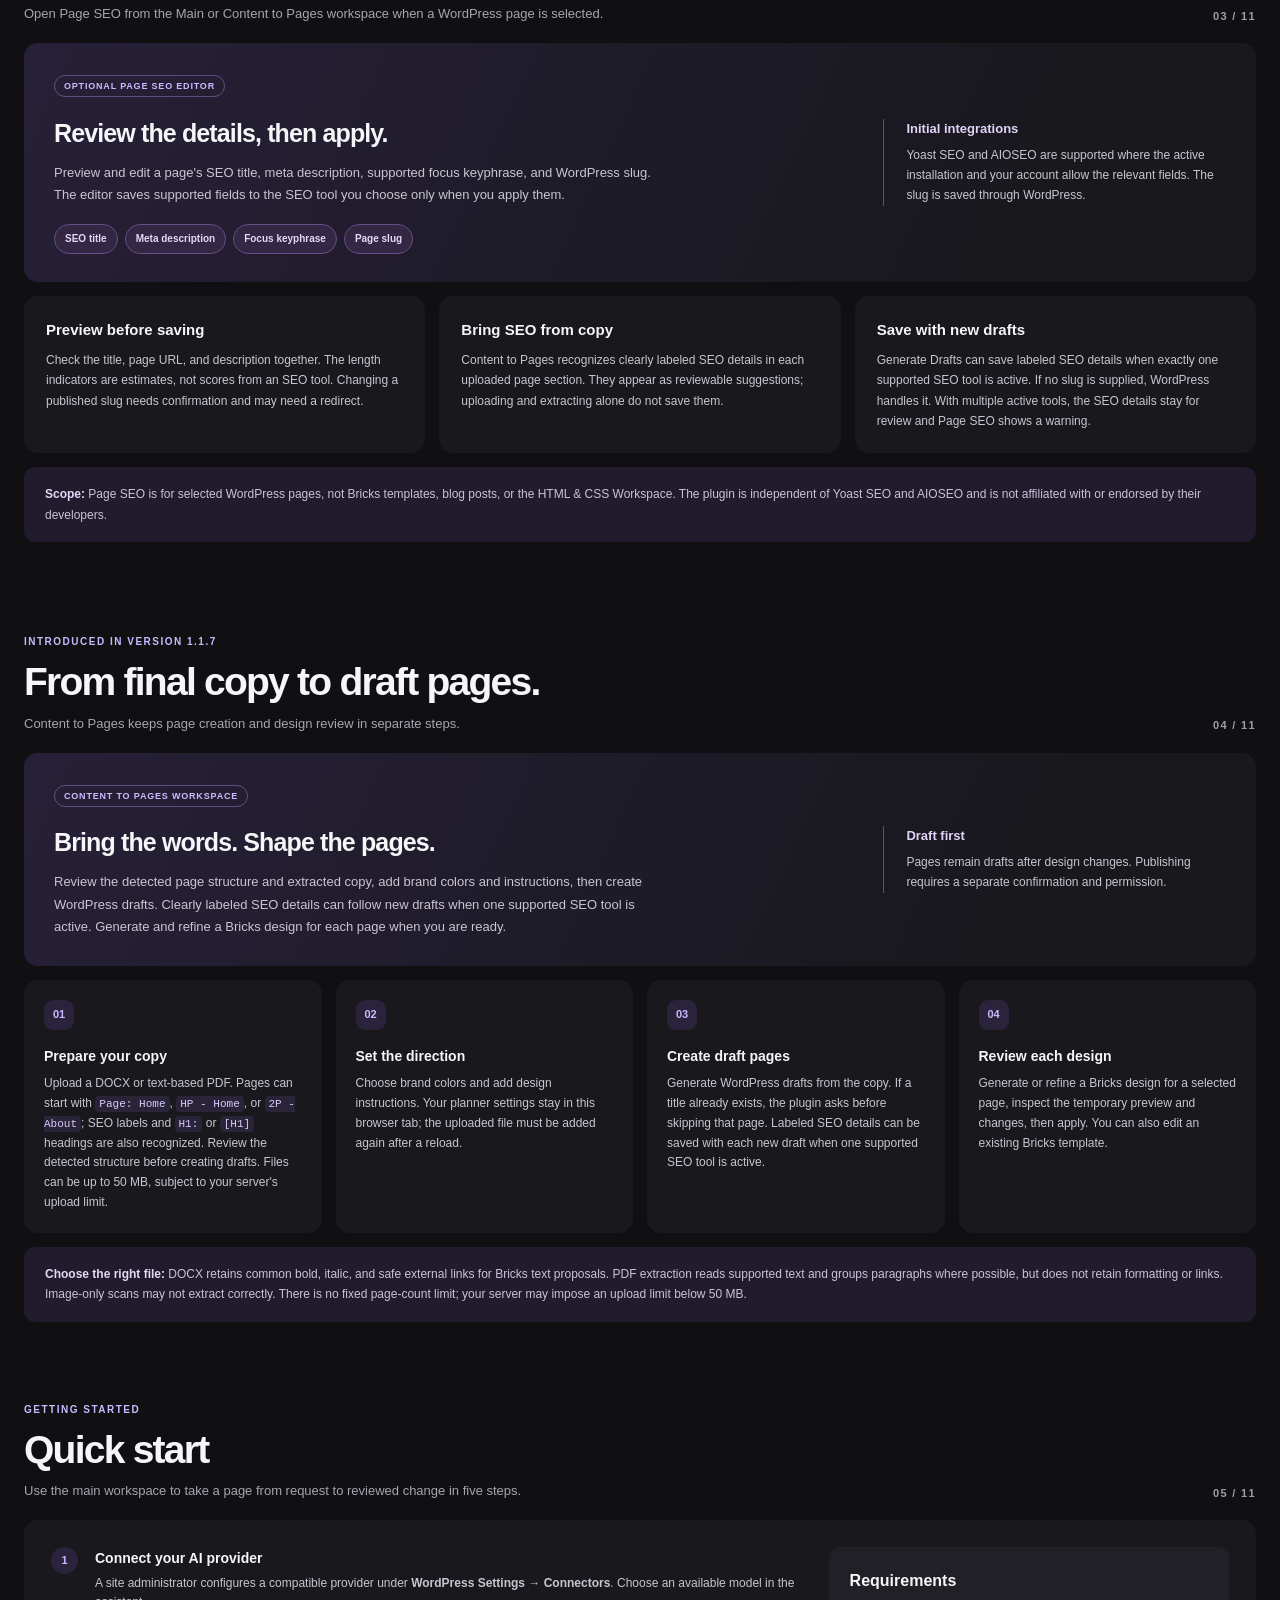
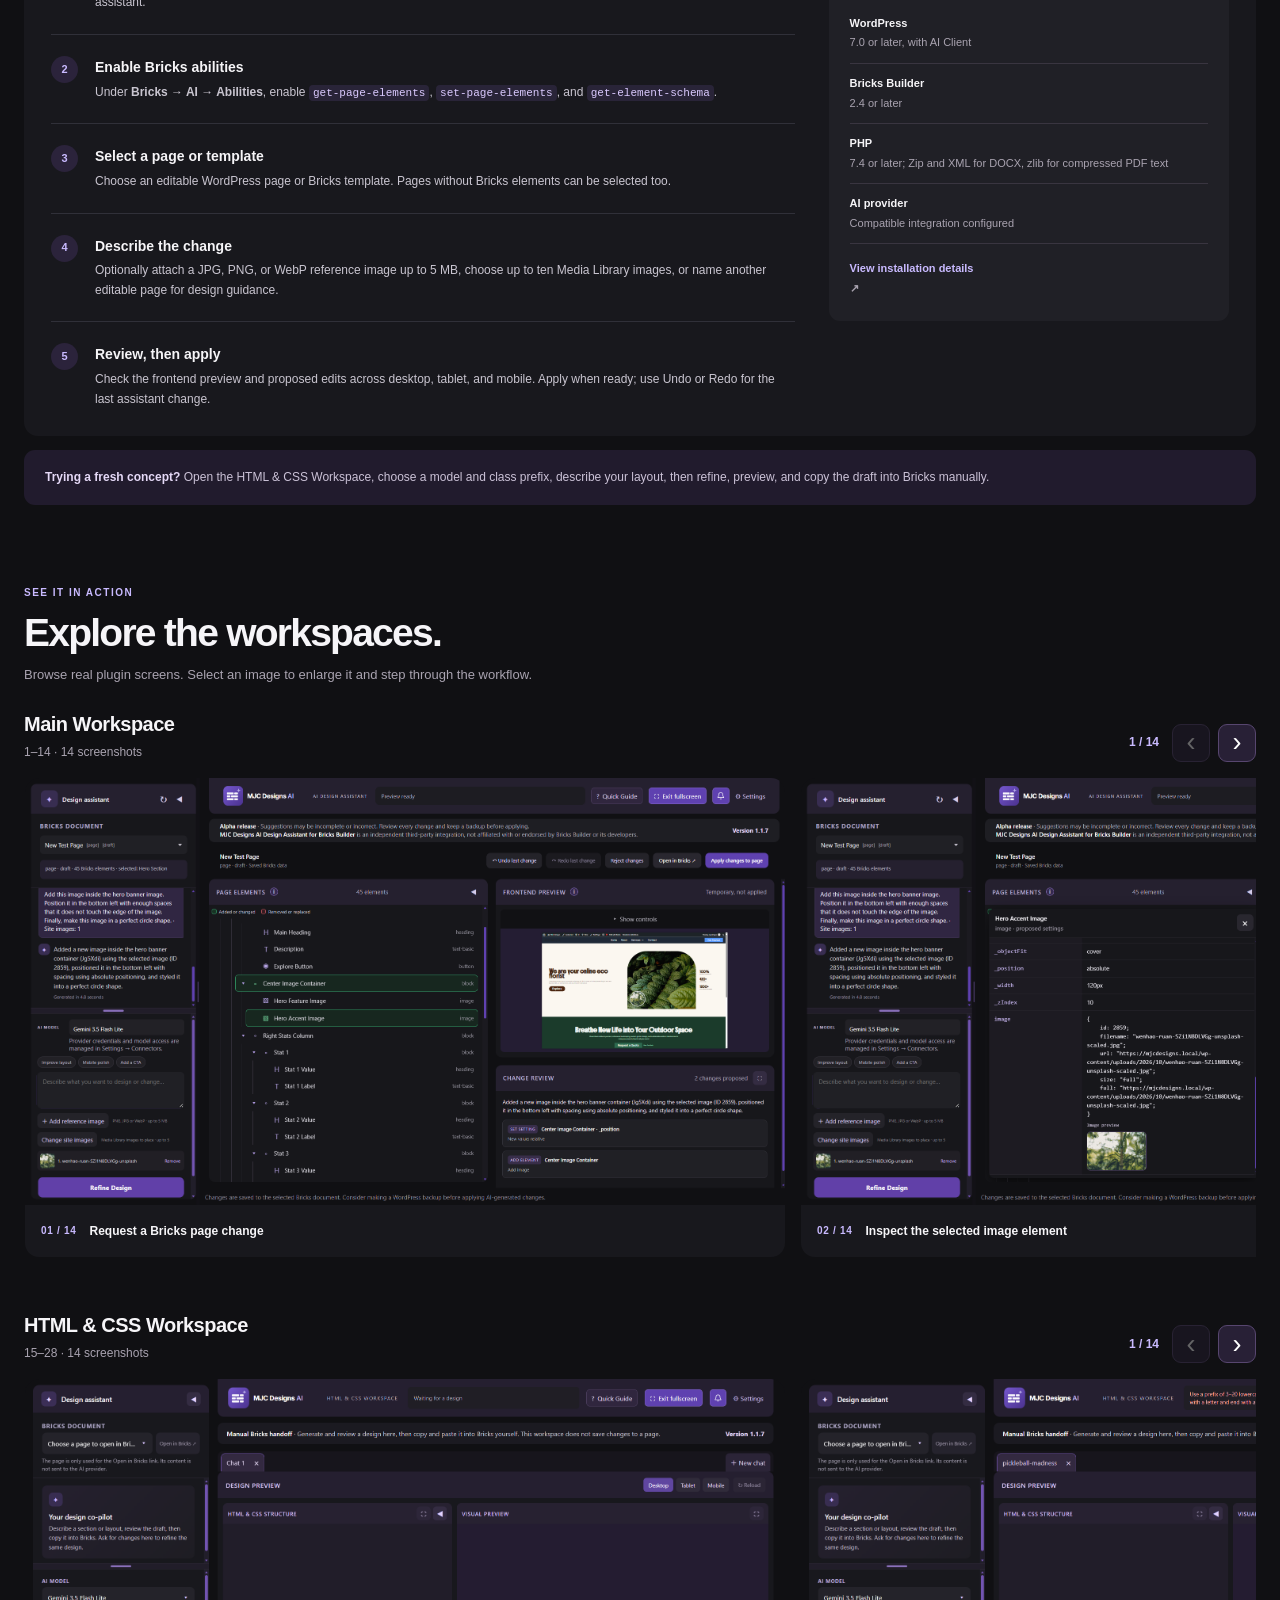
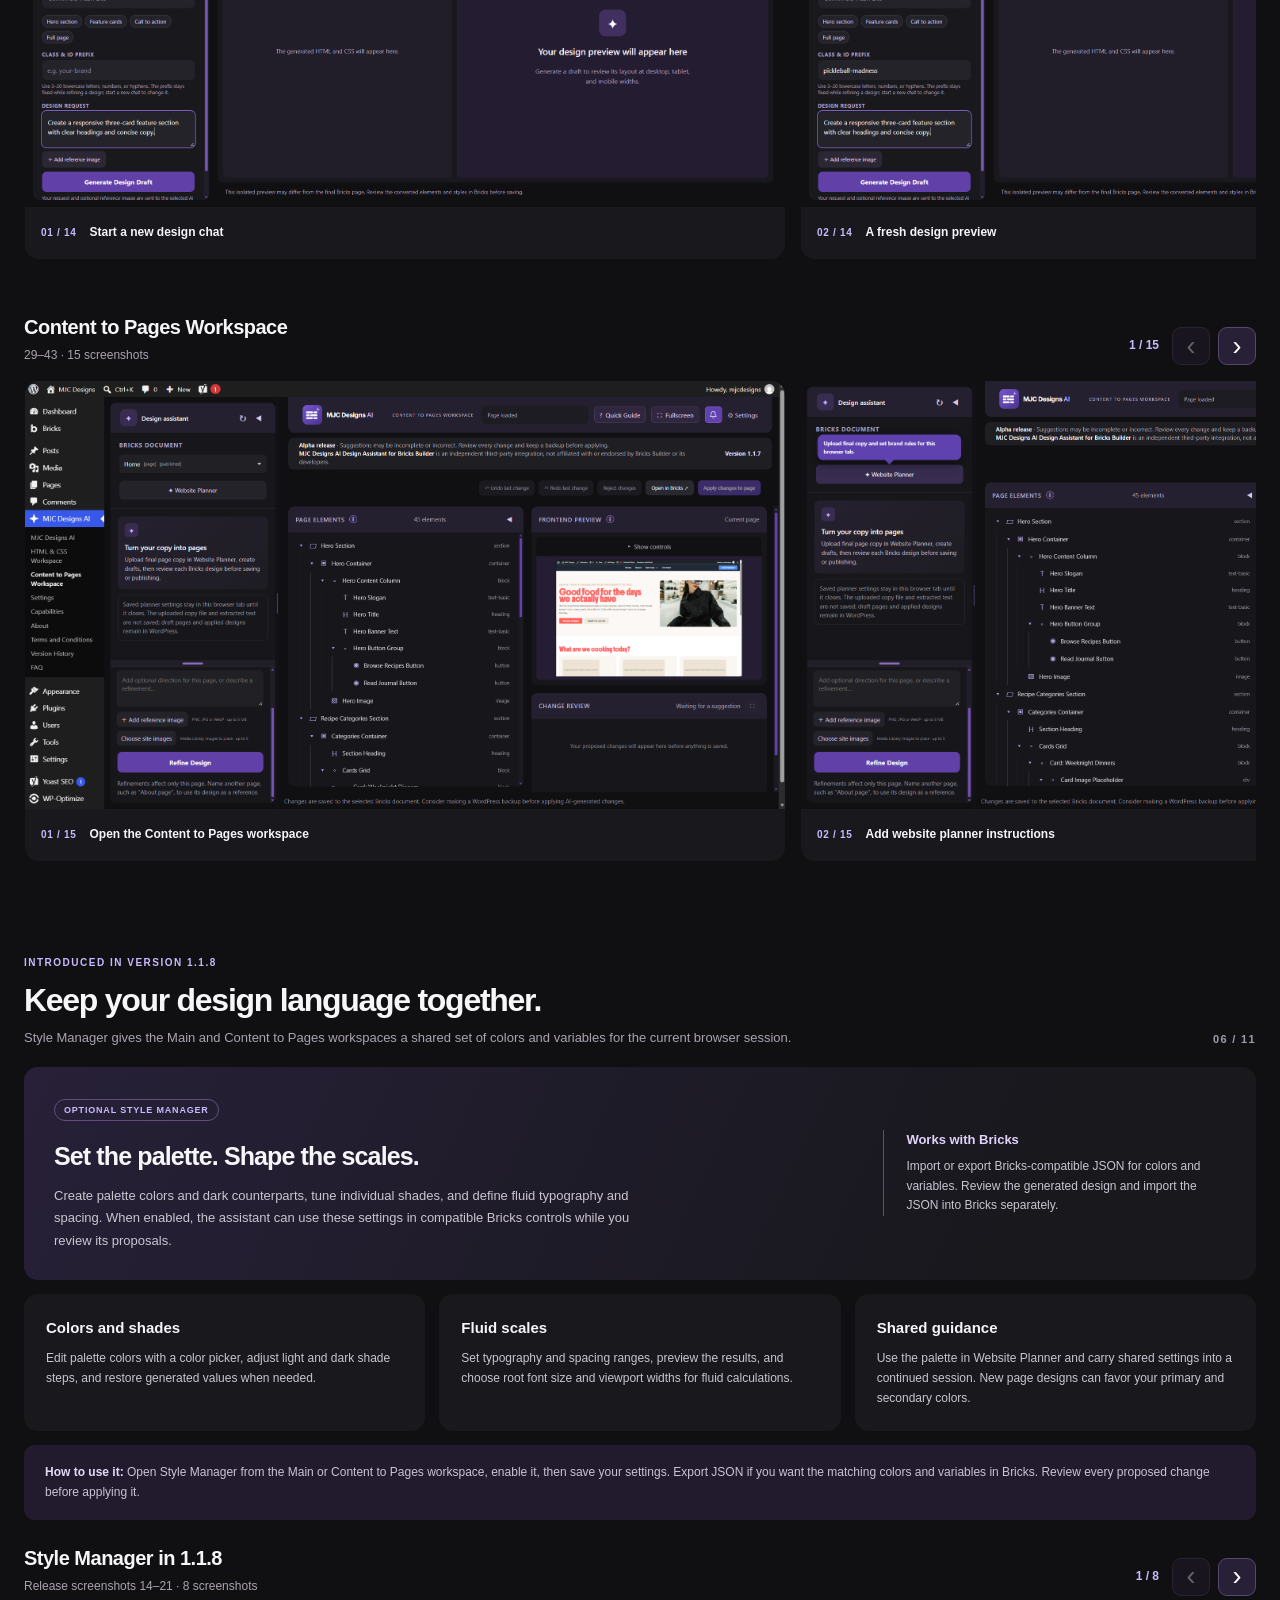
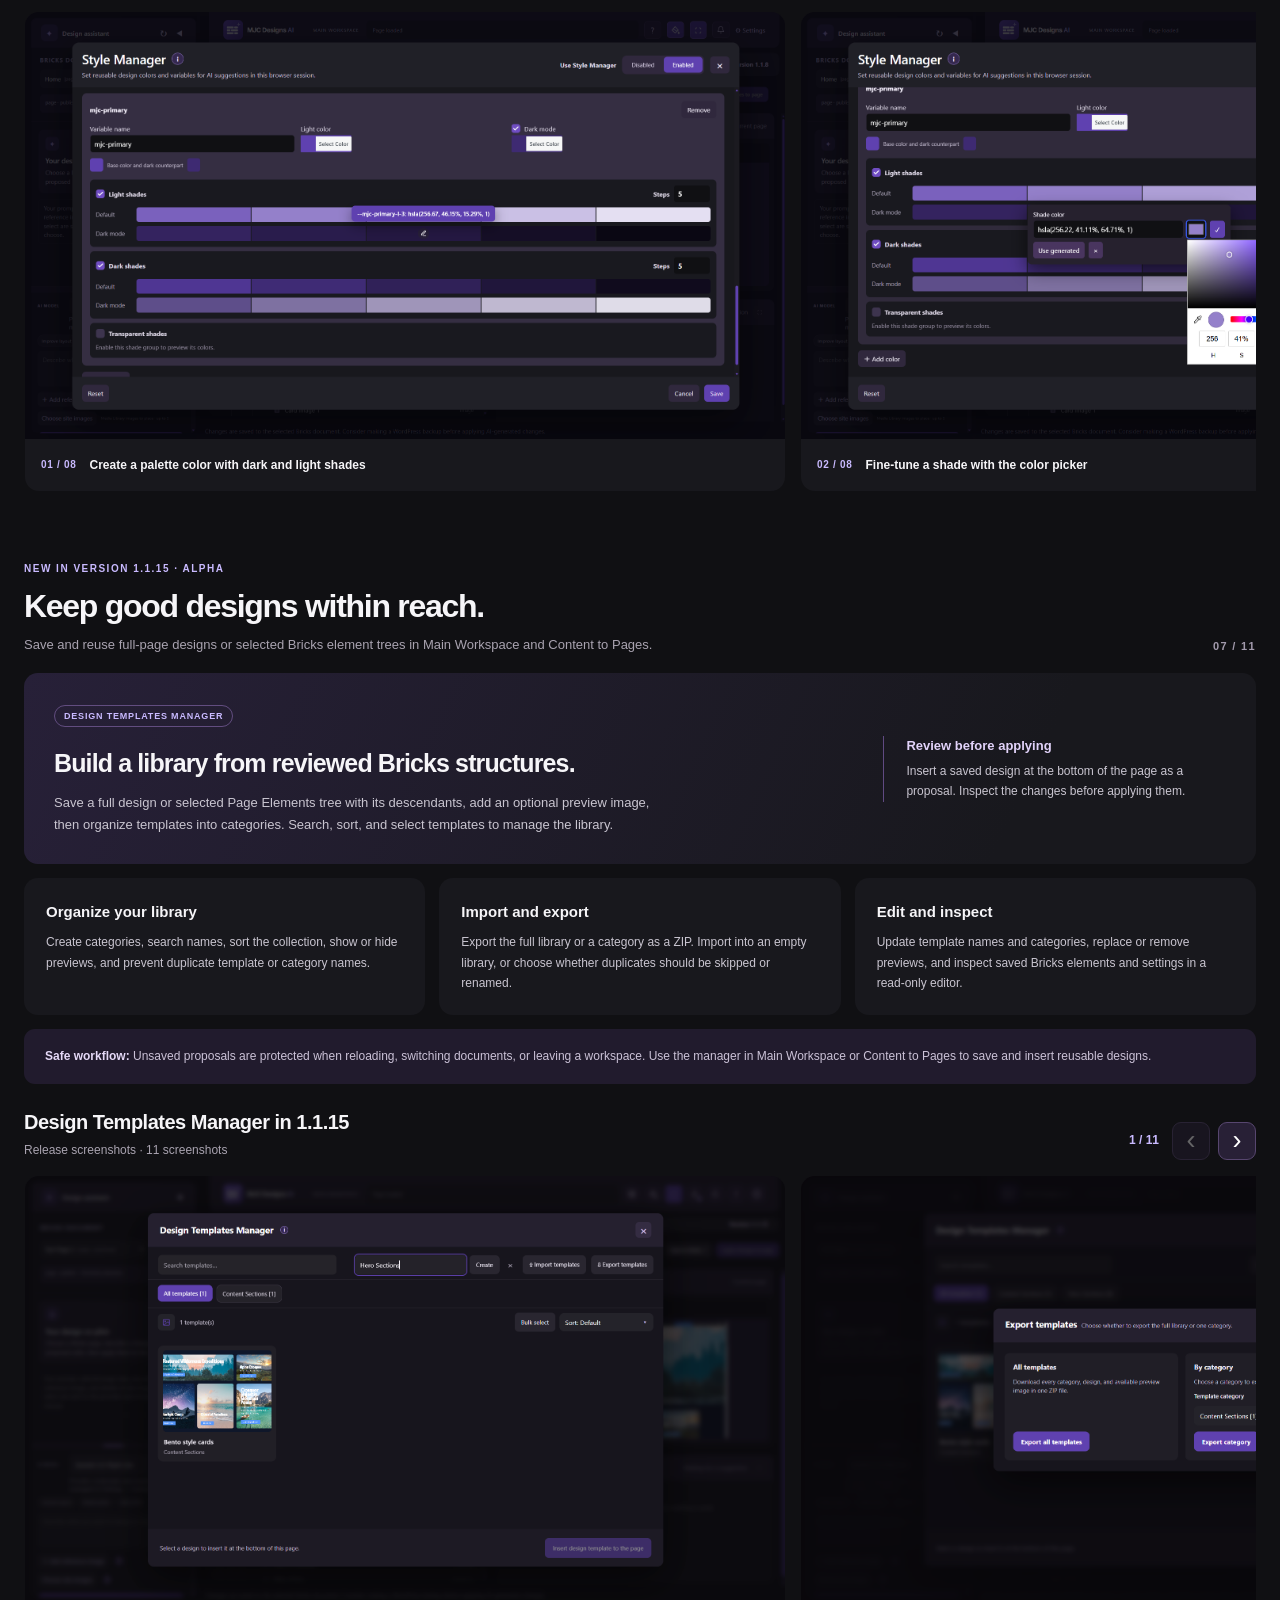
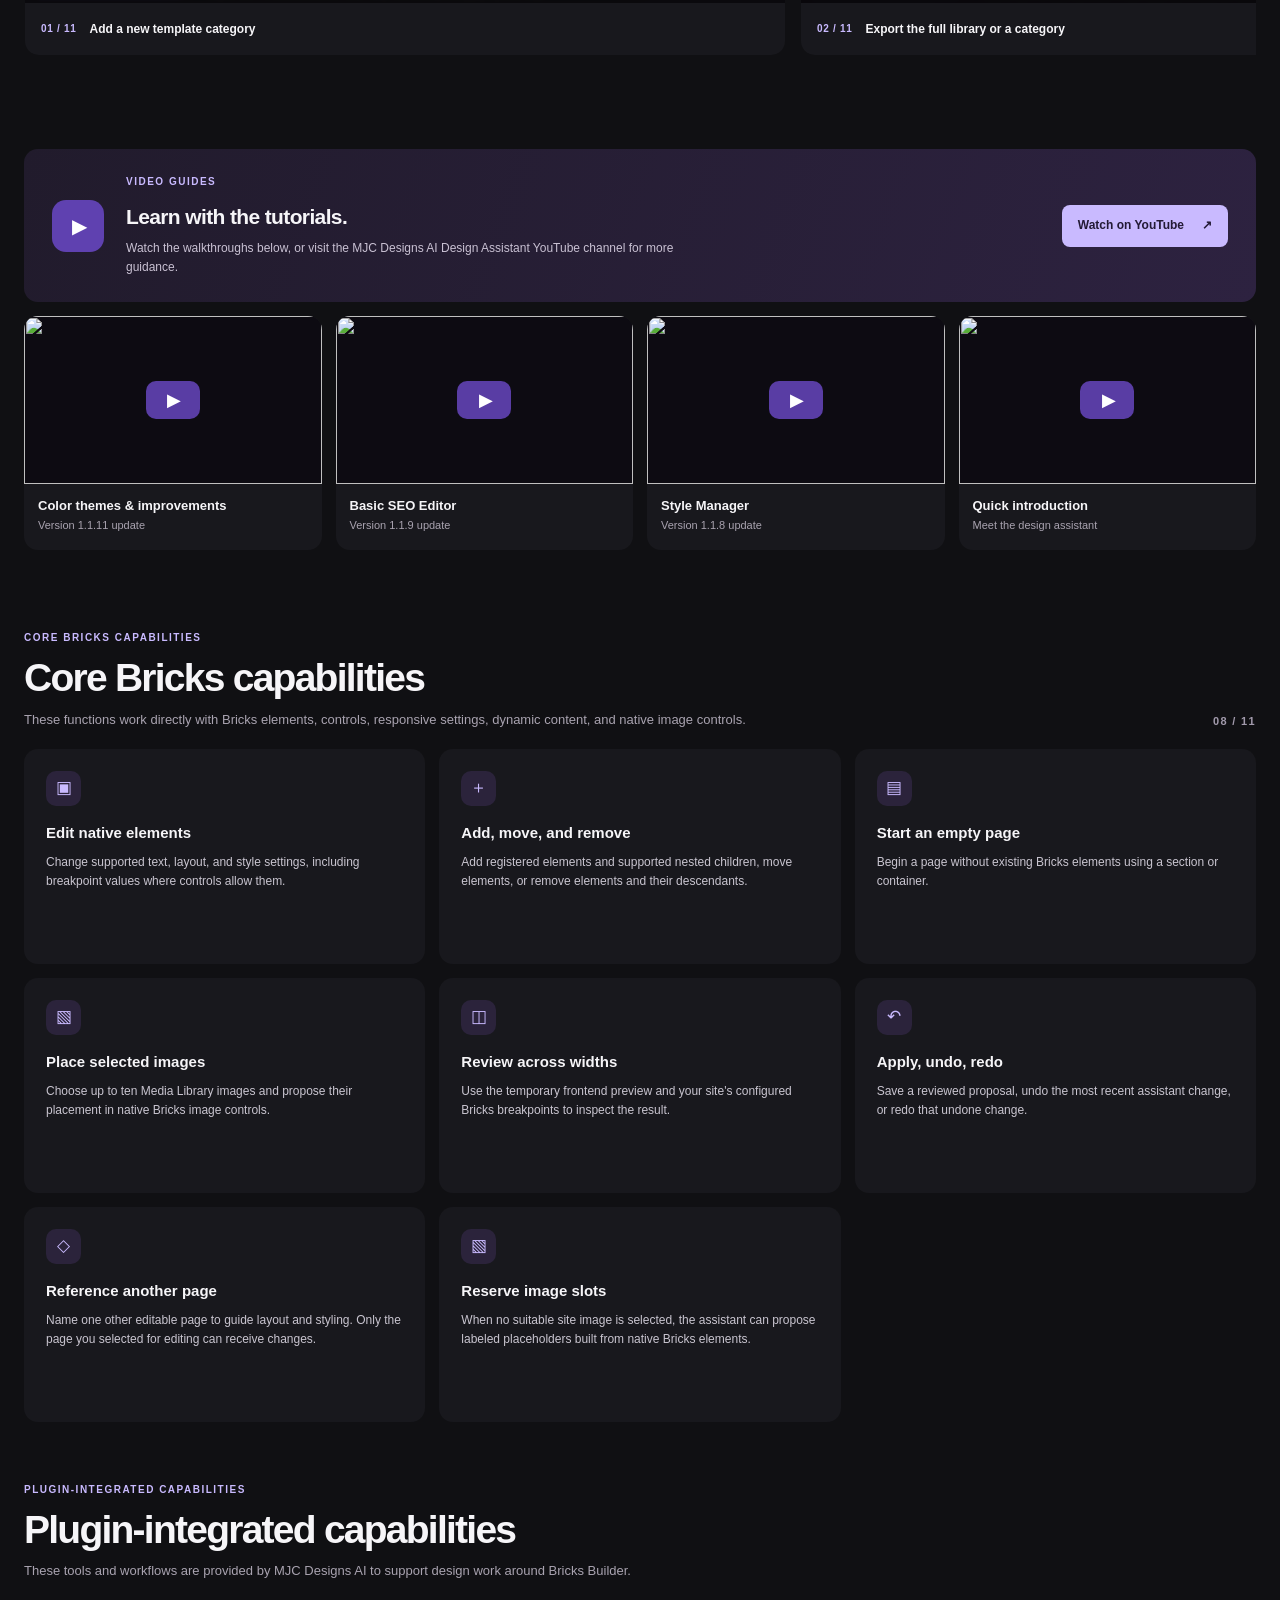
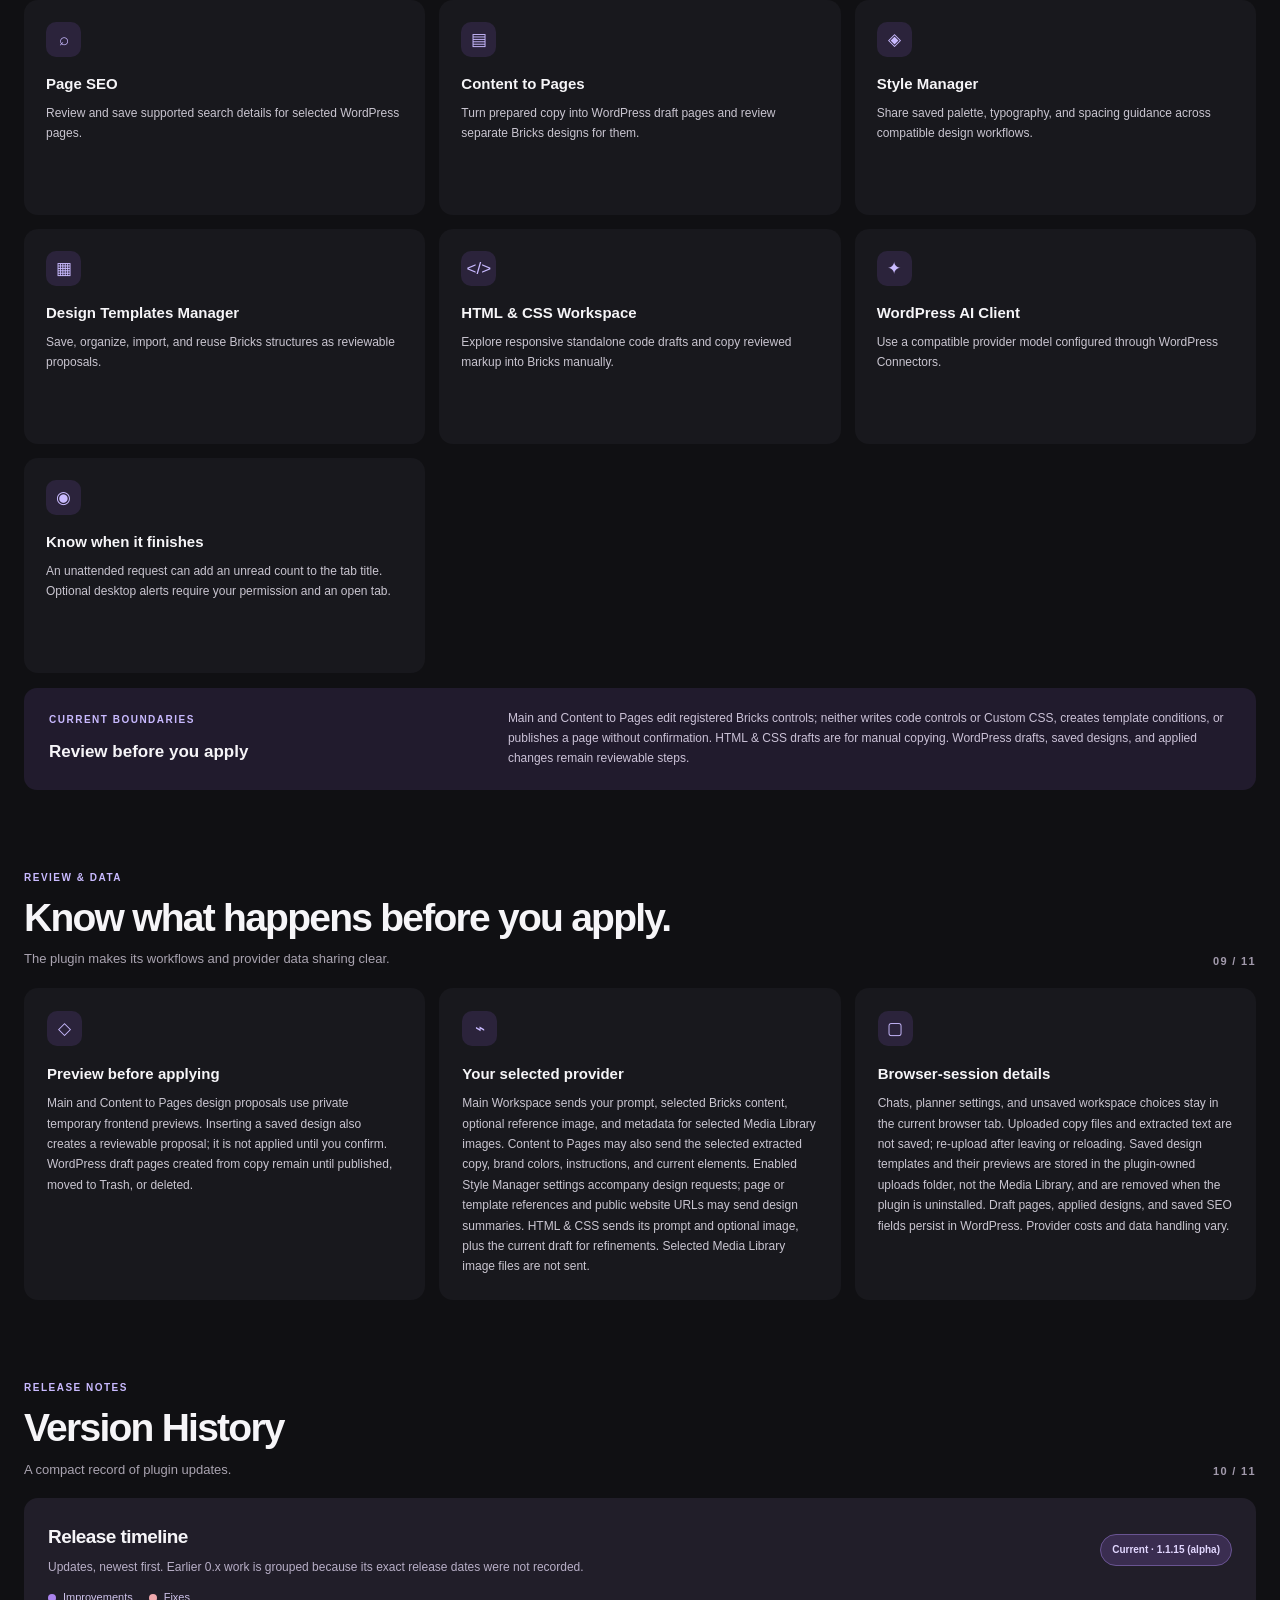
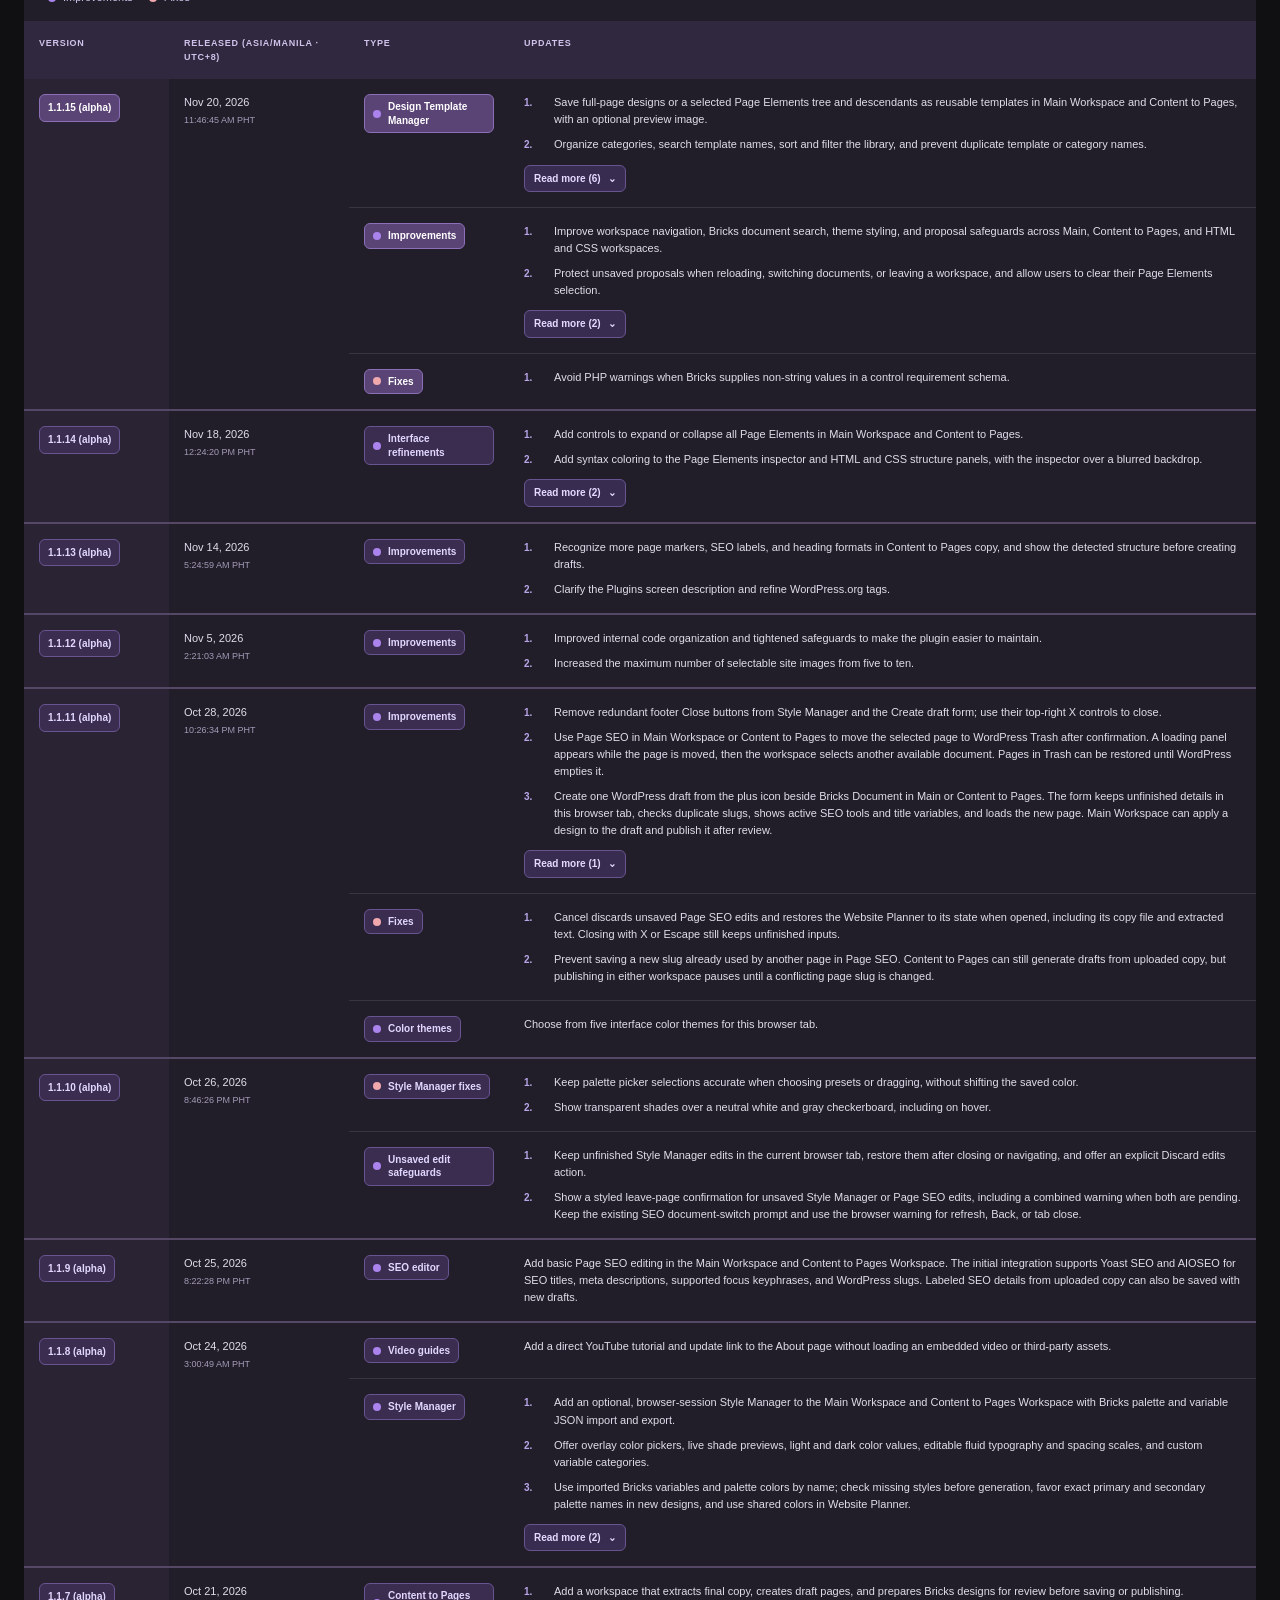
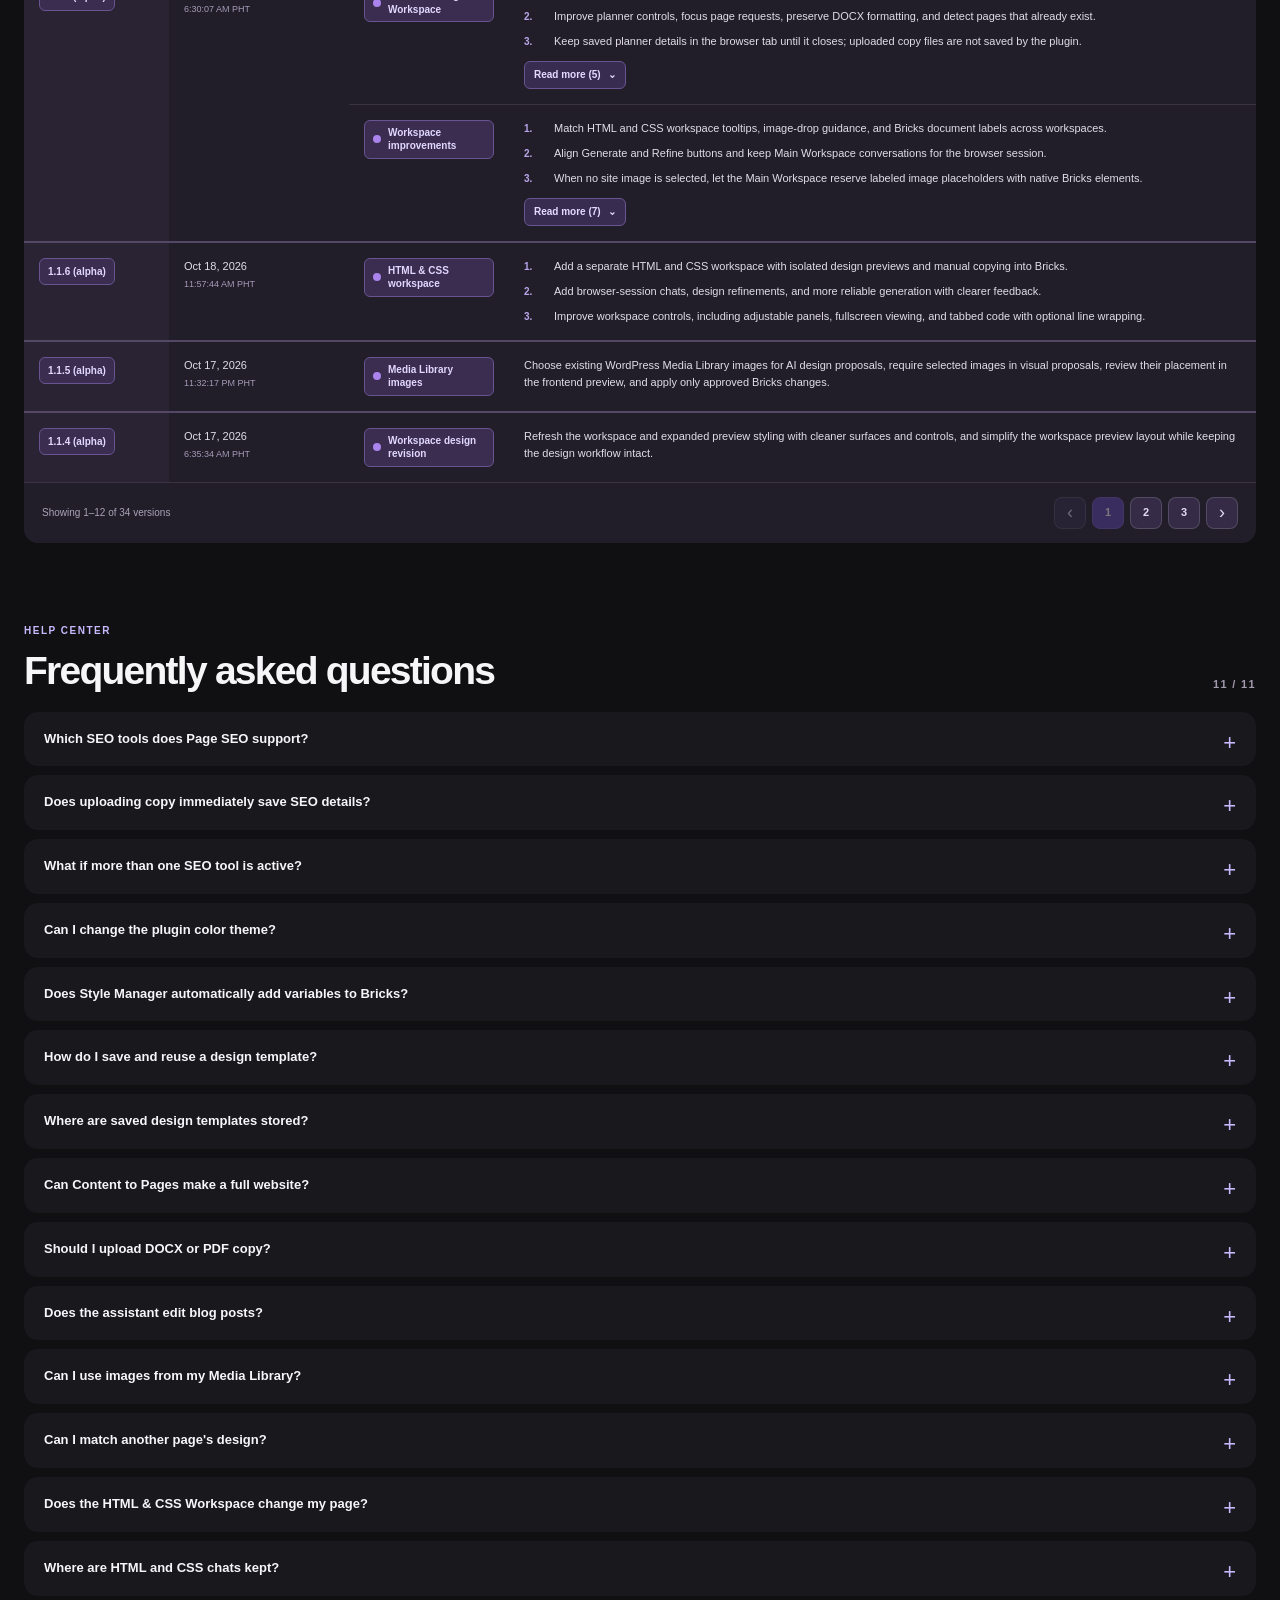
==== commit d209a26d: "Add files via upload website tweaks" ====
--- a/index.html
+++ b/index.html
@@ -57,7 +57,7 @@
     </section>
 
     <section class="wrap section-block" id="workspaces">
-      <div class="section-title"><div><p class="kicker">THREE WAYS TO DESIGN</p><h2>Choose your workspace.</h2><p>Pick the workflow that fits the job you want to do.</p></div><span>01 / 09</span></div>
+      <div class="section-title"><div><p class="kicker">THREE WAYS TO DESIGN</p><h2>Choose your workspace.</h2><p>Pick the workflow that fits the job you want to do.</p></div><span>01 / 11</span></div>
       <div class="workspace-grid">
         <article class="card workspace-card">
           <div class="workspace-card-top"><span class="card-icon" aria-hidden="true">▣</span><span class="workspace-tag">EDIT A BRICKS PAGE</span></div>
@@ -86,7 +86,7 @@
     </section>
 
     <section class="wrap section-block color-themes-section" id="color-themes" aria-labelledby="color-themes-title">
-      <div class="section-title"><div><p class="kicker">NEW IN VERSION 1.1.11</p><h2 id="color-themes-title">A workspace in your color.</h2><p>Choose one of five dark interface themes in any workspace.</p></div><span>02 / 09</span></div>
+      <div class="section-title"><div><p class="kicker">NEW IN VERSION 1.1.11</p><h2 id="color-themes-title">A workspace in your color.</h2><p>Choose one of five dark interface themes in any workspace.</p></div><span>02 / 11</span></div>
       <div class="theme-showcase card">
         <a class="theme-showcase-image" href="assets/color-themes.png" target="_blank" rel="noopener noreferrer" aria-label="Open the Color Themes preview at full size"><img src="assets/color-themes.png" alt="Five MJC Designs AI interface themes side by side: Classic Purple, Ocean Blue, Forest Green, Strawberry Milk, and Saffron Yellow" width="1787" height="1078" loading="lazy" decoding="async"></a>
         <div class="theme-showcase-copy"><div><span class="workspace-tag">FIVE INTERFACE THEMES</span><h3>Pick the mood. Keep the workflow.</h3><p>Classic Purple, Ocean Blue, Forest Green, Strawberry Milk, or Saffron Yellow. Open the color drop menu in a workspace header to switch themes.</p></div><div class="theme-showcase-aside"><strong>Just for this tab</strong><p>Your choice follows the plugin screens in the current browser tab and resets when the tab closes. It does not change your Bricks page colors or Style Manager palettes.</p><a href="assets/color-themes.png" target="_blank" rel="noopener noreferrer">View the image full size <span aria-hidden="true">↗</span></a></div></div>
@@ -95,7 +95,7 @@
     </section>
 
     <section class="wrap section-block" id="page-seo" aria-labelledby="page-seo-title">
-      <div class="section-title"><div><p class="kicker">INTRODUCED IN VERSION 1.1.9</p><h2 id="page-seo-title">Give each page its search details.</h2><p>Open Page SEO from the Main or Content to Pages workspace when a WordPress page is selected.</p></div><span>03 / 09</span></div>
+      <div class="section-title"><div><p class="kicker">INTRODUCED IN VERSION 1.1.9</p><h2 id="page-seo-title">Give each page its search details.</h2><p>Open Page SEO from the Main or Content to Pages workspace when a WordPress page is selected.</p></div><span>03 / 11</span></div>
       <div class="content-lead card"><div><span class="workspace-tag">OPTIONAL PAGE SEO EDITOR</span><h3>Review the details, then apply.</h3><p>Preview and edit a page's SEO title, meta description, supported focus keyphrase, and WordPress slug. The editor saves supported fields to the SEO tool you choose only when you apply them.</p><div class="seo-fields" aria-label="Supported Page SEO details"><span>SEO title</span><span>Meta description</span><span>Focus keyphrase</span><span>Page slug</span></div></div><div class="content-lead-aside"><strong>Initial integrations</strong><span>Yoast SEO and AIOSEO are supported where the active installation and your account allow the relevant fields. The slug is saved through WordPress.</span></div></div>
       <div class="style-feature-grid">
         <article class="card"><h3>Preview before saving</h3><p>Check the title, page URL, and description together. The length indicators are estimates, not scores from an SEO tool. Changing a published slug needs confirmation and may need a redirect.</p></article>
@@ -106,7 +106,7 @@
     </section>
 
     <section class="wrap section-block" id="content-to-pages">
-      <div class="section-title"><div><p class="kicker">INTRODUCED IN VERSION 1.1.7</p><h2>From final copy to draft pages.</h2><p>Content to Pages keeps page creation and design review in separate steps.</p></div><span>04 / 09</span></div>
+      <div class="section-title"><div><p class="kicker">INTRODUCED IN VERSION 1.1.7</p><h2>From final copy to draft pages.</h2><p>Content to Pages keeps page creation and design review in separate steps.</p></div><span>04 / 11</span></div>
       <div class="content-lead card"><div><span class="workspace-tag">CONTENT TO PAGES WORKSPACE</span><h3>Bring the words. Shape the pages.</h3><p>Review the detected page structure and extracted copy, add brand colors and instructions, then create WordPress drafts. Clearly labeled SEO details can follow new drafts when one supported SEO tool is active. Generate and refine a Bricks design for each page when you are ready.</p></div><div class="content-lead-aside"><strong>Draft first</strong><span>Pages remain drafts after design changes. Publishing requires a separate confirmation and permission.</span></div></div>
       <ol class="content-steps">
         <li class="card"><span>01</span><h3>Prepare your copy</h3><p>Upload a DOCX or text-based PDF. Pages can start with <code>Page: Home</code>, <code>HP - Home</code>, or <code>2P - About</code>; SEO labels and <code>H1:</code> or <code>[H1]</code> headings are also recognized. Review the detected structure before creating drafts. Files can be up to 50 MB, subject to your server's upload limit.</p></li>
@@ -118,7 +118,7 @@
     </section>
 
     <section class="wrap section-block" id="quick-start">
-      <div class="section-title"><div><p class="kicker">GETTING STARTED</p><h2>Quick start</h2><p>Use the main workspace to take a page from request to reviewed change in five steps.</p></div><span>05 / 09</span></div>
+      <div class="section-title"><div><p class="kicker">GETTING STARTED</p><h2>Quick start</h2><p>Use the main workspace to take a page from request to reviewed change in five steps.</p></div><span>05 / 11</span></div>
       <div class="card steps-card">
         <ol class="steps">
           <li><div><h3>Connect your AI provider</h3><p>A site administrator configures a compatible provider under <strong>WordPress Settings → Connectors</strong>. Choose an available model in the assistant.</p></div></li>
@@ -196,7 +196,7 @@
 
     <section class="wrap section-block design-tools-section" id="design-tools" aria-label="Style Manager and Design Templates">
       <div class="design-tool-block" id="style-manager" aria-labelledby="style-manager-title">
-        <div class="section-title"><div><p class="kicker">INTRODUCED IN VERSION 1.1.8</p><h3 id="style-manager-title">Keep your design language together.</h3><p>Style Manager gives the Main and Content to Pages workspaces a shared set of colors and variables for the current browser session.</p></div></div>
+        <div class="section-title"><div><p class="kicker">INTRODUCED IN VERSION 1.1.8</p><h3 id="style-manager-title">Keep your design language together.</h3><p>Style Manager gives the Main and Content to Pages workspaces a shared set of colors and variables for the current browser session.</p></div><span>06 / 11</span></div>
         <div class="content-lead card"><div><span class="workspace-tag">OPTIONAL STYLE MANAGER</span><h3>Set the palette. Shape the scales.</h3><p>Create palette colors and dark counterparts, tune individual shades, and define fluid typography and spacing. When enabled, the assistant can use these settings in compatible Bricks controls while you review its proposals.</p></div><div class="content-lead-aside"><strong>Works with Bricks</strong><span>Import or export Bricks-compatible JSON for colors and variables. Review the generated design and import the JSON into Bricks separately.</span></div></div>
         <div class="style-feature-grid">
           <article class="card"><h3>Colors and shades</h3><p>Edit palette colors with a color picker, adjust light and dark shade steps, and restore generated values when needed.</p></article>
@@ -219,7 +219,7 @@
       </div>
       </div>
       <div class="design-tool-block" id="design-templates" aria-labelledby="design-templates-title">
-        <div class="section-title"><div><p class="kicker">NEW IN VERSION 1.1.15 · ALPHA</p><h3 id="design-templates-title">Keep good designs within reach.</h3><p>Save and reuse full-page designs or selected Bricks element trees in Main Workspace and Content to Pages.</p></div></div>
+        <div class="section-title"><div><p class="kicker">NEW IN VERSION 1.1.15 · ALPHA</p><h3 id="design-templates-title">Keep good designs within reach.</h3><p>Save and reuse full-page designs or selected Bricks element trees in Main Workspace and Content to Pages.</p></div><span>07 / 11</span></div>
         <div class="content-lead card"><div><span class="workspace-tag">DESIGN TEMPLATES MANAGER</span><h3>Build a library from reviewed Bricks structures.</h3><p>Save a full design or selected Page Elements tree with its descendants, add an optional preview image, then organize templates into categories. Search, sort, and select templates to manage the library.</p></div><div class="content-lead-aside"><strong>Review before applying</strong><span>Insert a saved design at the bottom of the page as a proposal. Inspect the changes before applying them.</span></div></div>
         <div class="style-feature-grid template-feature-grid">
           <article class="card"><h3>Organize your library</h3><p>Create categories, search names, sort the collection, show or hide previews, and prevent duplicate template or category names.</p></article>
@@ -264,7 +264,7 @@
     </section>
 
     <section class="wrap section-block" id="capabilities">
-      <div class="section-title"><div><p class="kicker">CORE BRICKS CAPABILITIES</p><h2>Core Bricks capabilities</h2><p>These functions work directly with Bricks elements, controls, responsive settings, dynamic content, and native image controls.</p></div><span>06 / 09</span></div>
+      <div class="section-title"><div><p class="kicker">CORE BRICKS CAPABILITIES</p><h2>Core Bricks capabilities</h2><p>These functions work directly with Bricks elements, controls, responsive settings, dynamic content, and native image controls.</p></div><span>08 / 11</span></div>
       <div class="capability-grid">
         <article class="card capability"><span class="card-icon" aria-hidden="true">▣</span><h3>Edit native elements</h3><p>Change supported text, layout, and style settings, including breakpoint values where controls allow them.</p></article>
         <article class="card capability"><span class="card-icon" aria-hidden="true">＋</span><h3>Add, move, and remove</h3><p>Add registered elements and supported nested children, move elements, or remove elements and their descendants.</p></article>
@@ -291,7 +291,7 @@
     </section>
 
     <section class="wrap section-block" id="review">
-      <div class="section-title"><div><p class="kicker">REVIEW &amp; DATA</p><h2>Know what happens before you apply.</h2><p>The plugin makes its workflows and provider data sharing clear.</p></div><span>07 / 09</span></div>
+      <div class="section-title"><div><p class="kicker">REVIEW &amp; DATA</p><h2>Know what happens before you apply.</h2><p>The plugin makes its workflows and provider data sharing clear.</p></div><span>09 / 11</span></div>
       <div class="review-grid">
         <article class="card"><span class="card-icon" aria-hidden="true">◇</span><h3>Preview before applying</h3><p>Main and Content to Pages design proposals use private temporary frontend previews. Inserting a saved design also creates a reviewable proposal; it is not applied until you confirm. WordPress draft pages created from copy remain until published, moved to Trash, or deleted.</p></article>
         <article class="card"><span class="card-icon" aria-hidden="true">⌁</span><h3>Your selected provider</h3><p>Main Workspace sends your prompt, selected Bricks content, optional reference image, and metadata for selected Media Library images. Content to Pages may also send the selected extracted copy, brand colors, instructions, and current elements. Enabled Style Manager settings accompany design requests; page or template references and public website URLs may send design summaries. HTML &amp; CSS sends its prompt and optional image, plus the current draft for refinements. Selected Media Library image files are not sent.</p></article>
@@ -300,7 +300,7 @@
     </section>
 
     <section class="wrap section-block history-section" id="history" aria-labelledby="history-title">
-      <div class="section-title"><div><p class="kicker">RELEASE NOTES</p><h2 id="history-title">Version History</h2><p>A compact record of plugin updates.</p></div><span>08 / 09</span></div>
+      <div class="section-title"><div><p class="kicker">RELEASE NOTES</p><h2 id="history-title">Version History</h2><p>A compact record of plugin updates.</p></div><span>10 / 11</span></div>
       <div class="history-card card">
         <div class="history-intro"><div><h3>Release timeline</h3><p>Updates, newest first. Earlier 0.x work is grouped because its exact release dates were not recorded.</p></div><span class="history-current">Current · 1.1.15 (alpha)</span></div>
         <div class="history-legend" aria-label="Change types"><span><i class="history-dot is-change" aria-hidden="true"></i>Improvements</span><span><i class="history-dot is-fix" aria-hidden="true"></i>Fixes</span></div>
@@ -421,7 +421,7 @@
     </section>
 
     <section class="wrap section-block faq-block" id="faq">
-      <div class="section-title"><div><p class="kicker">HELP CENTER</p><h2>Frequently asked questions</h2></div><span>09 / 09</span></div>
+      <div class="section-title"><div><p class="kicker">HELP CENTER</p><h2>Frequently asked questions</h2></div><span>11 / 11</span></div>
       <div class="faq-list">
         <details class="card"><summary>Which SEO tools does Page SEO support?</summary><p>The initial integration supports Yoast SEO and AIOSEO for SEO titles, meta descriptions, supported focus keyphrases, and the WordPress page slug. Available fields depend on the active tool and your account. The plugin is independent of both SEO tools.</p></details>
         <details class="card"><summary>Does uploading copy immediately save SEO details?</summary><p>No. After extraction, clearly labeled SEO details appear as suggestions for each page. Generate Drafts can save those labeled details with newly created drafts when exactly one supported SEO tool is active. Later edits require Apply in Page SEO. If no slug is supplied, WordPress handles it.</p></details>
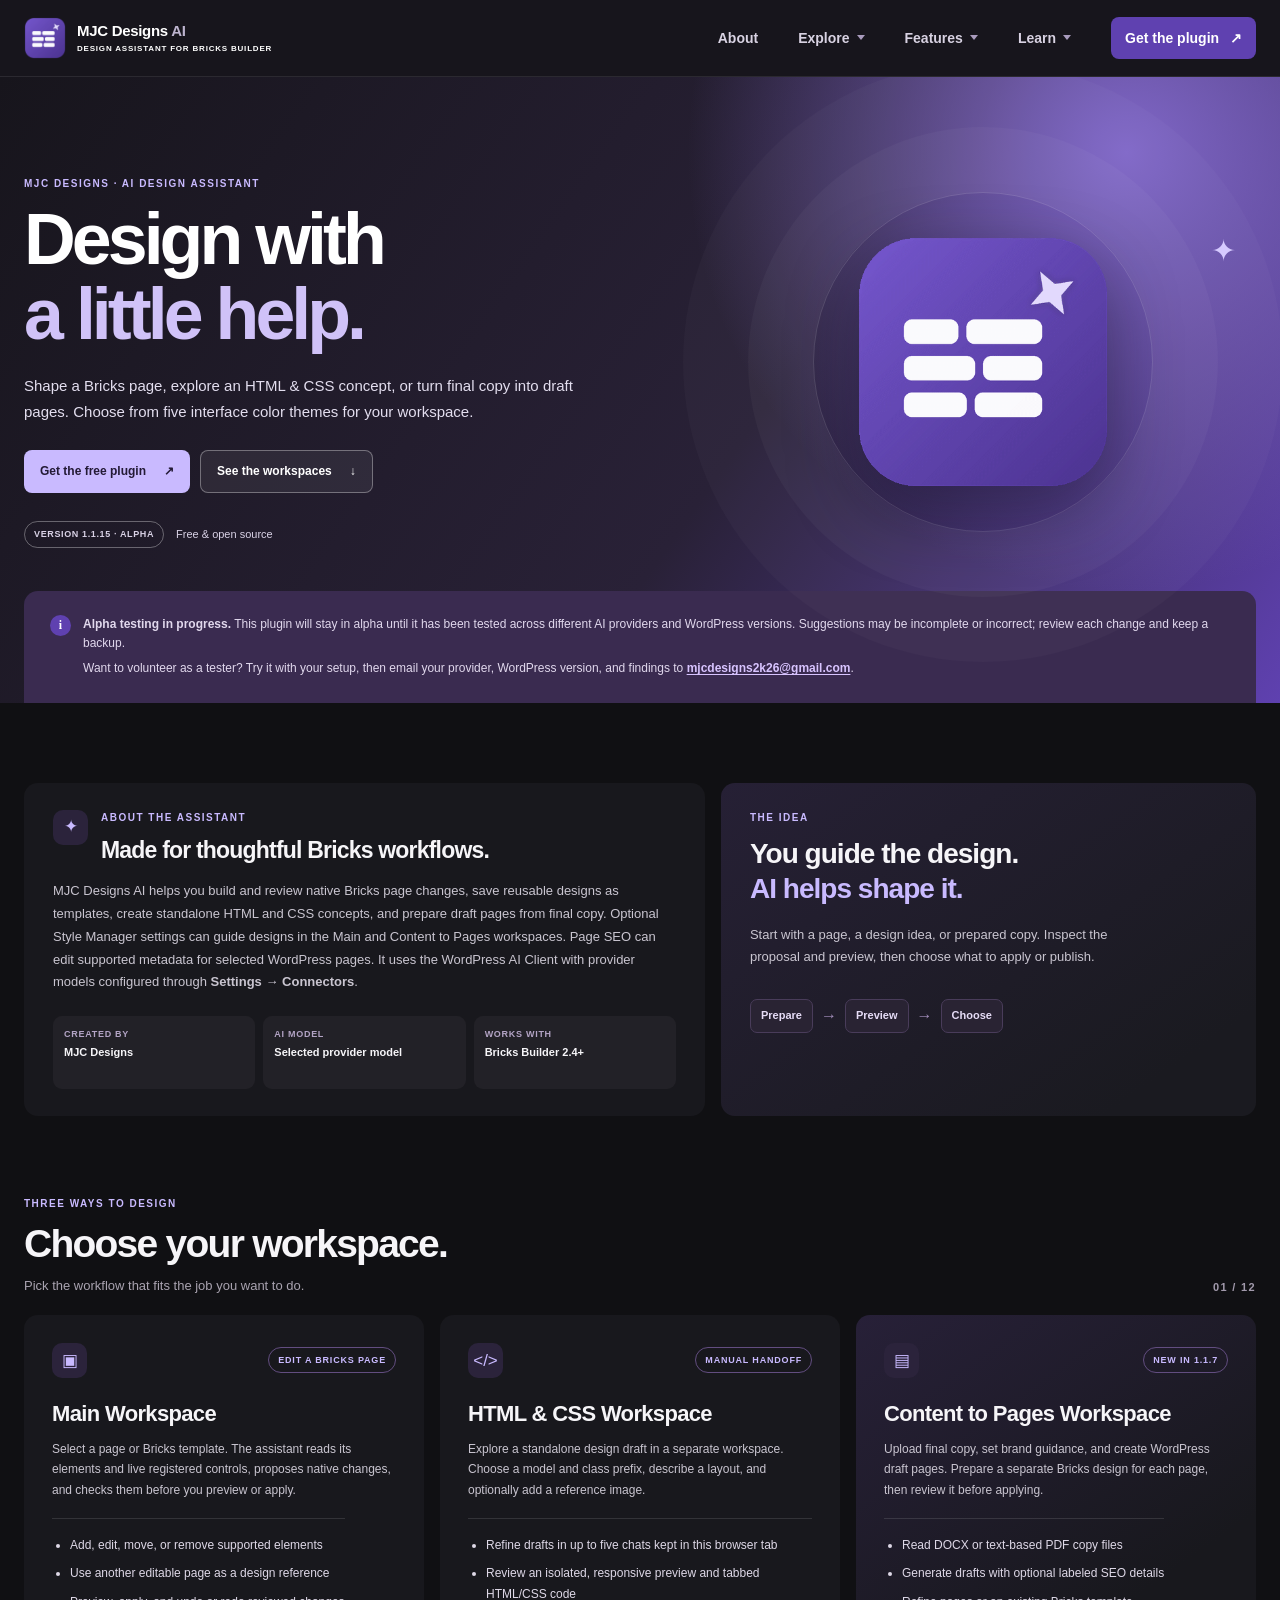
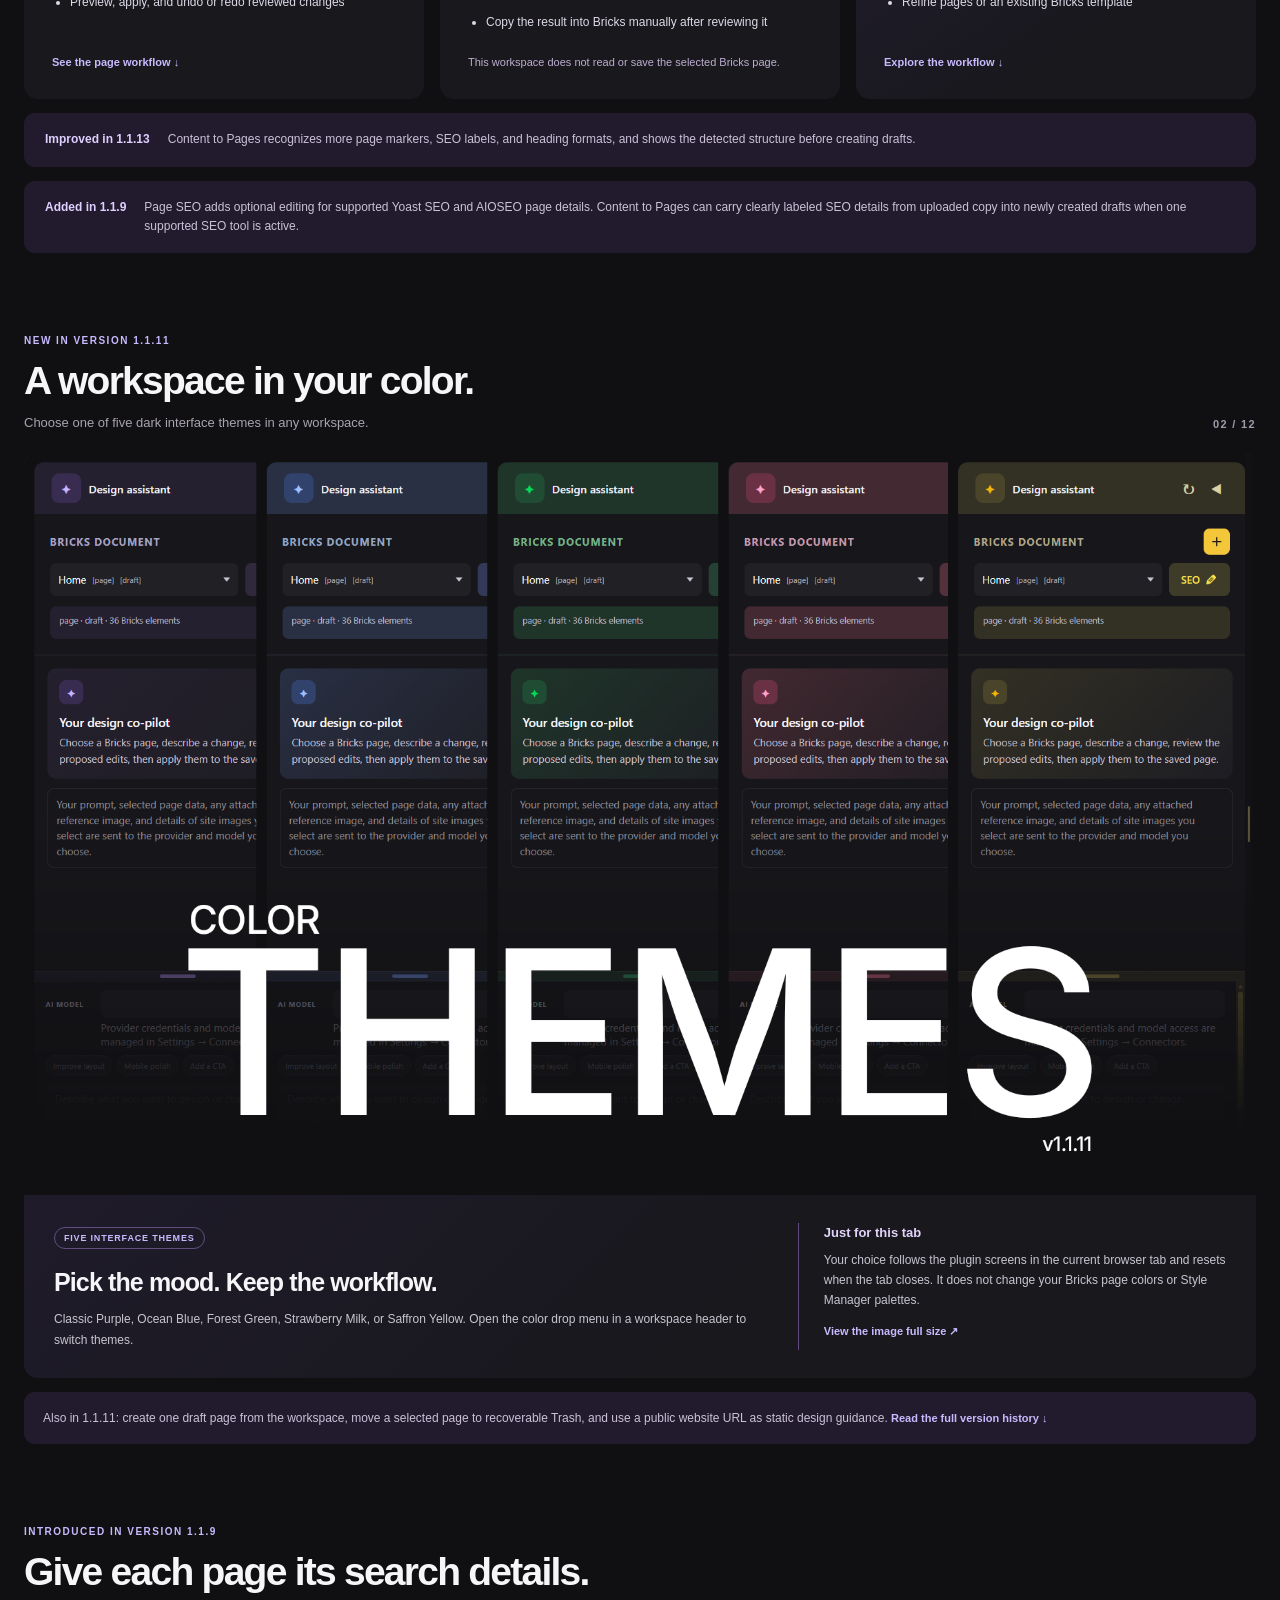
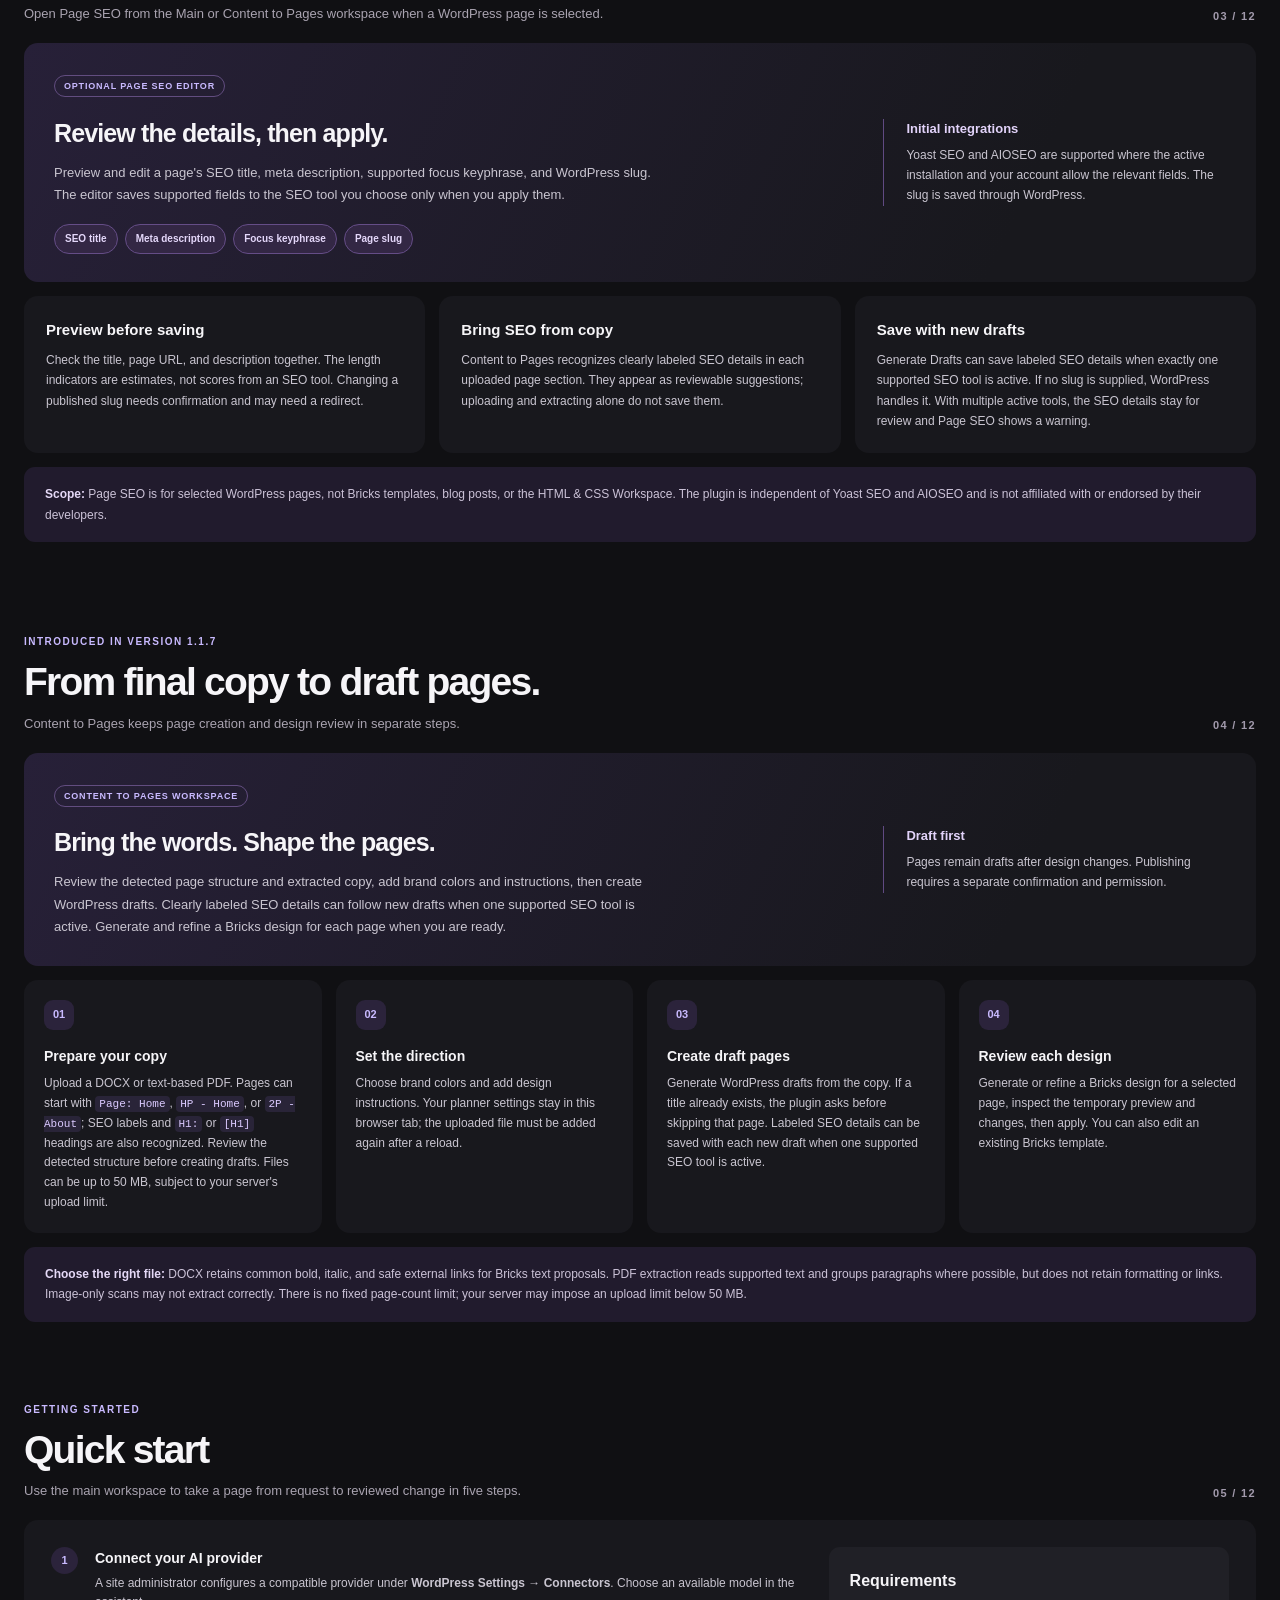
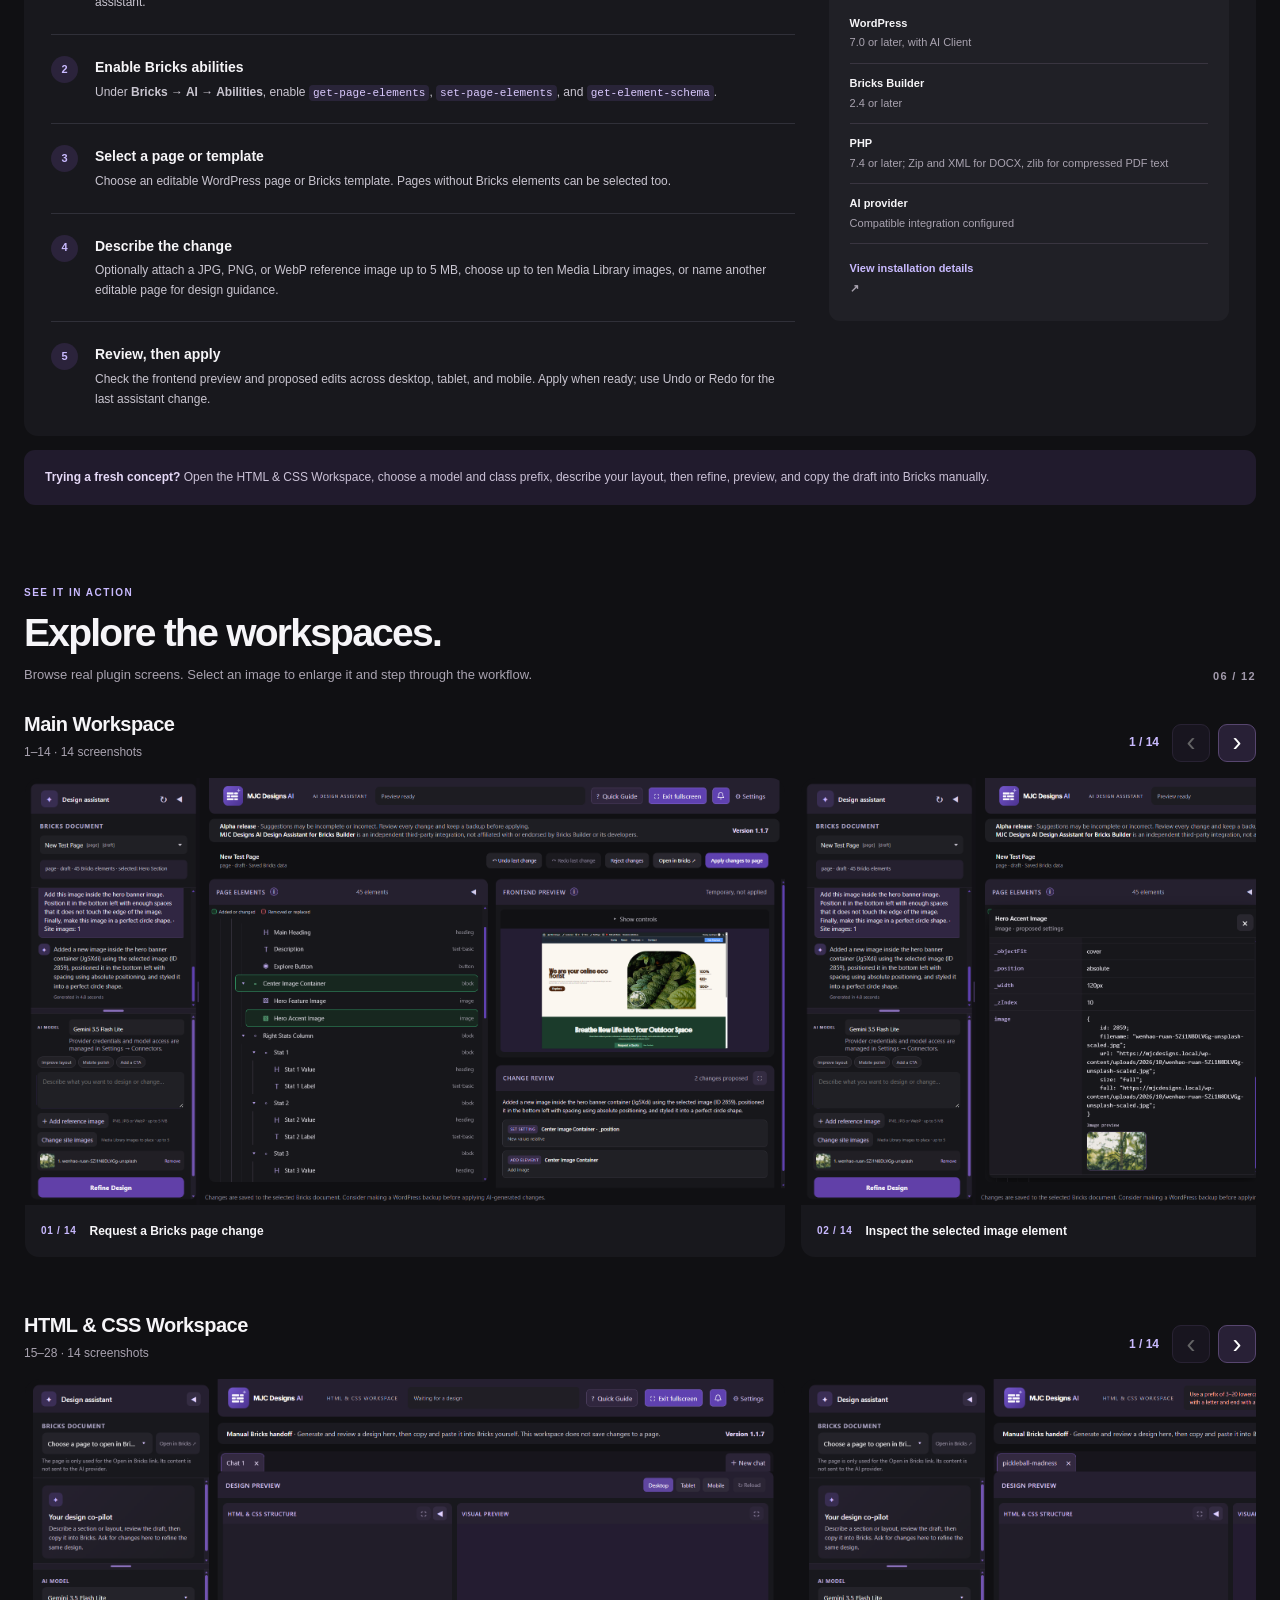
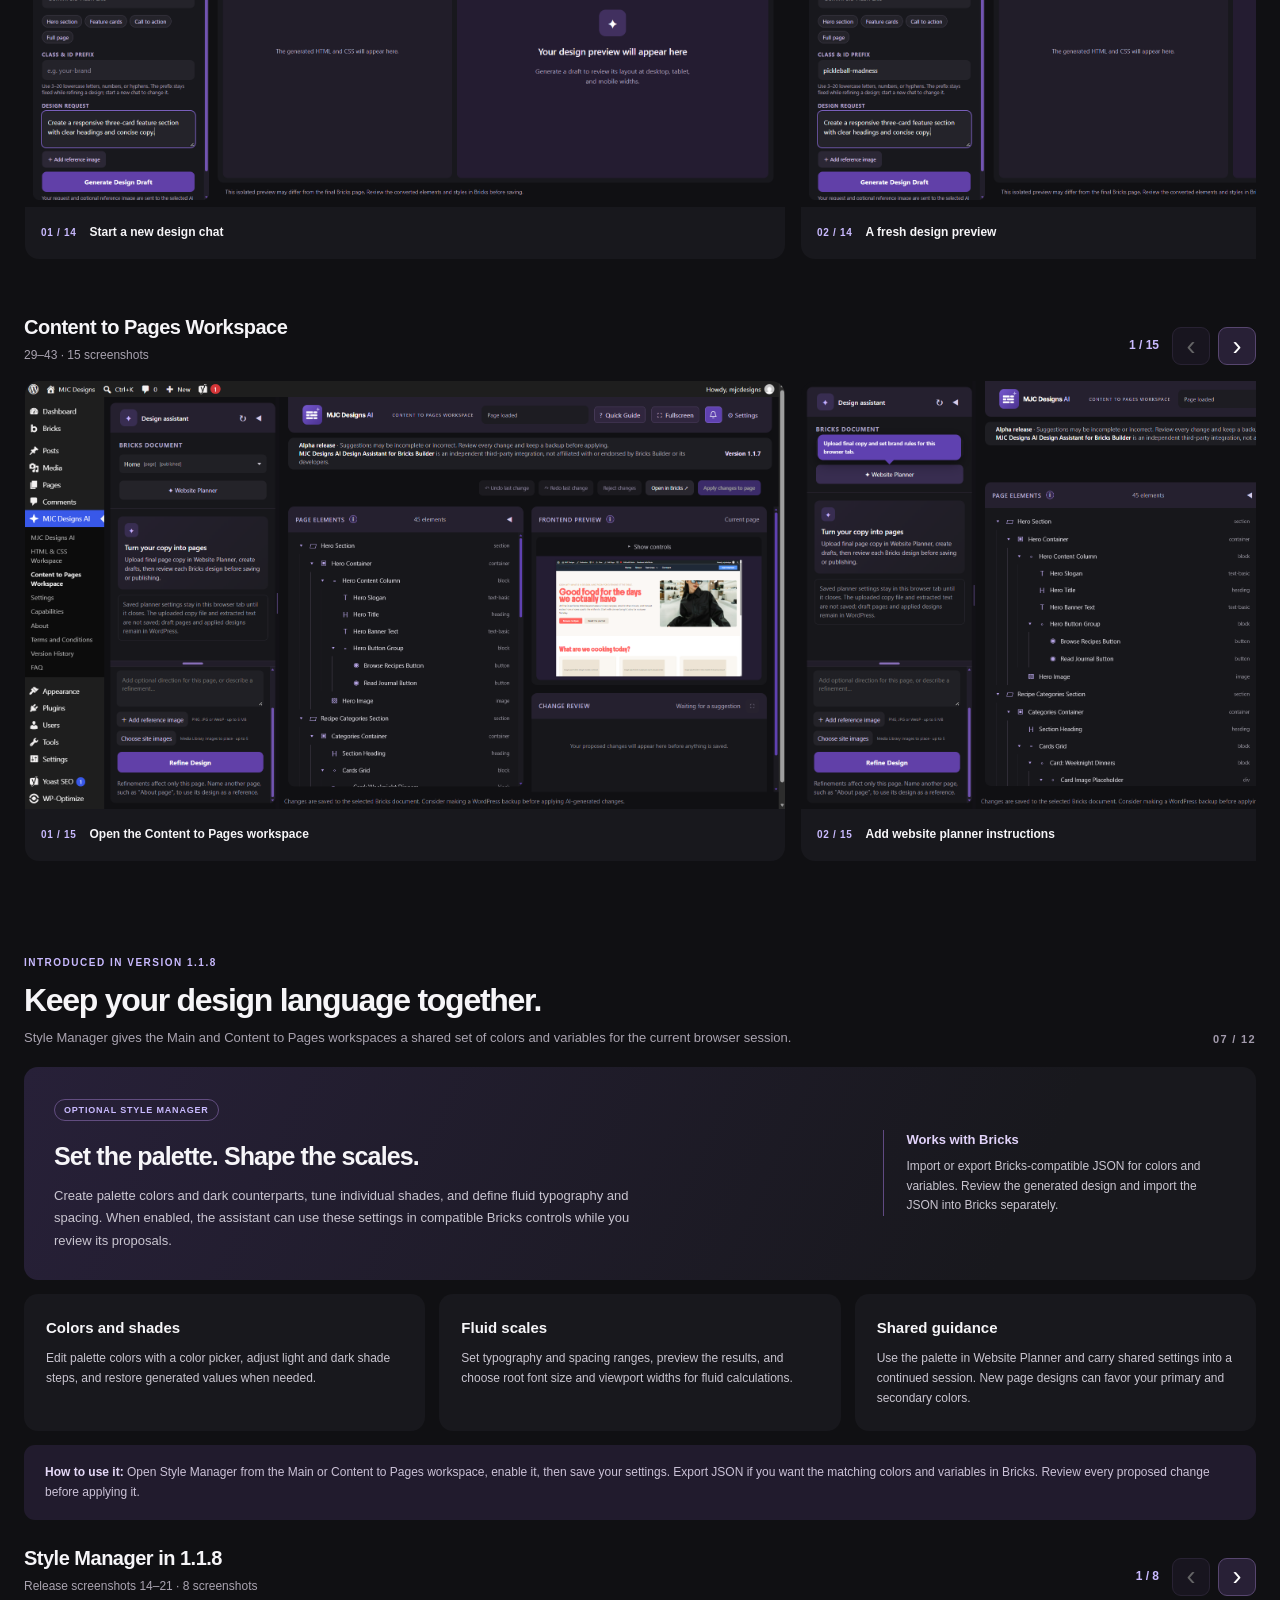
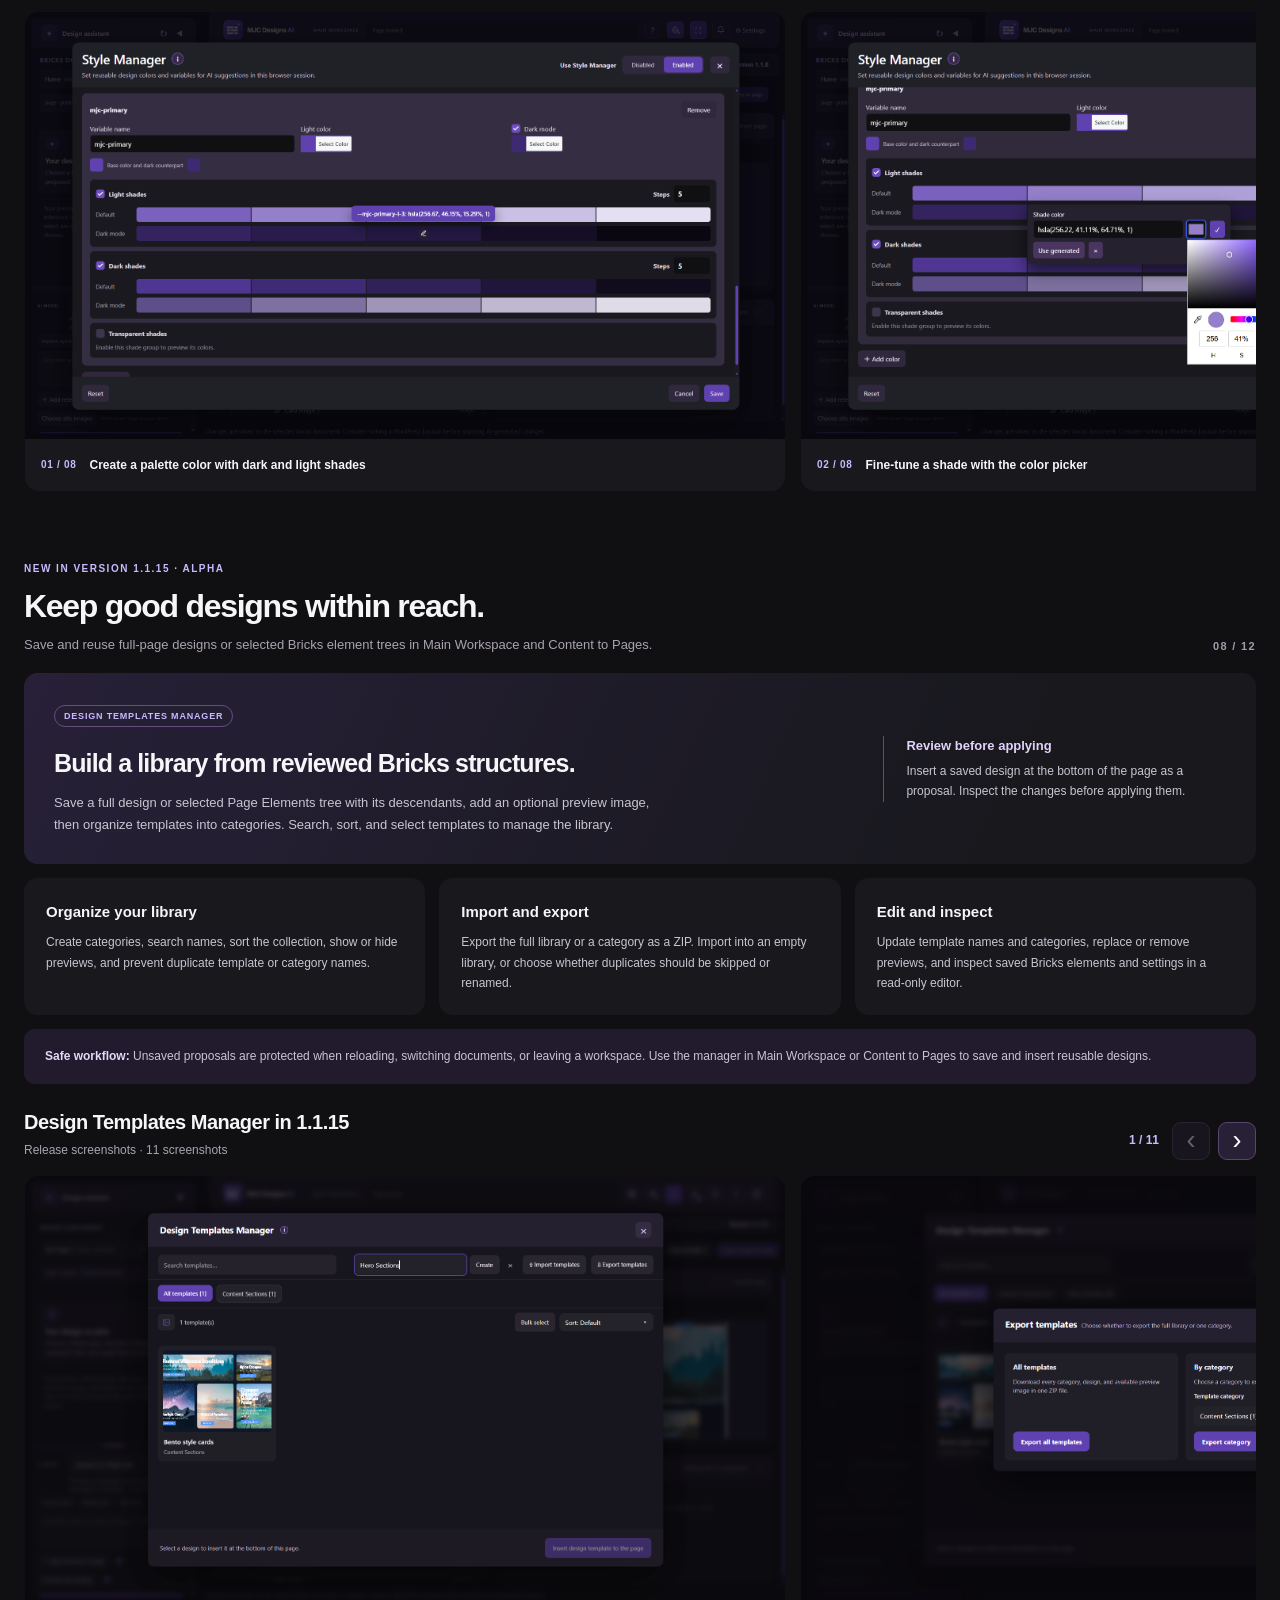
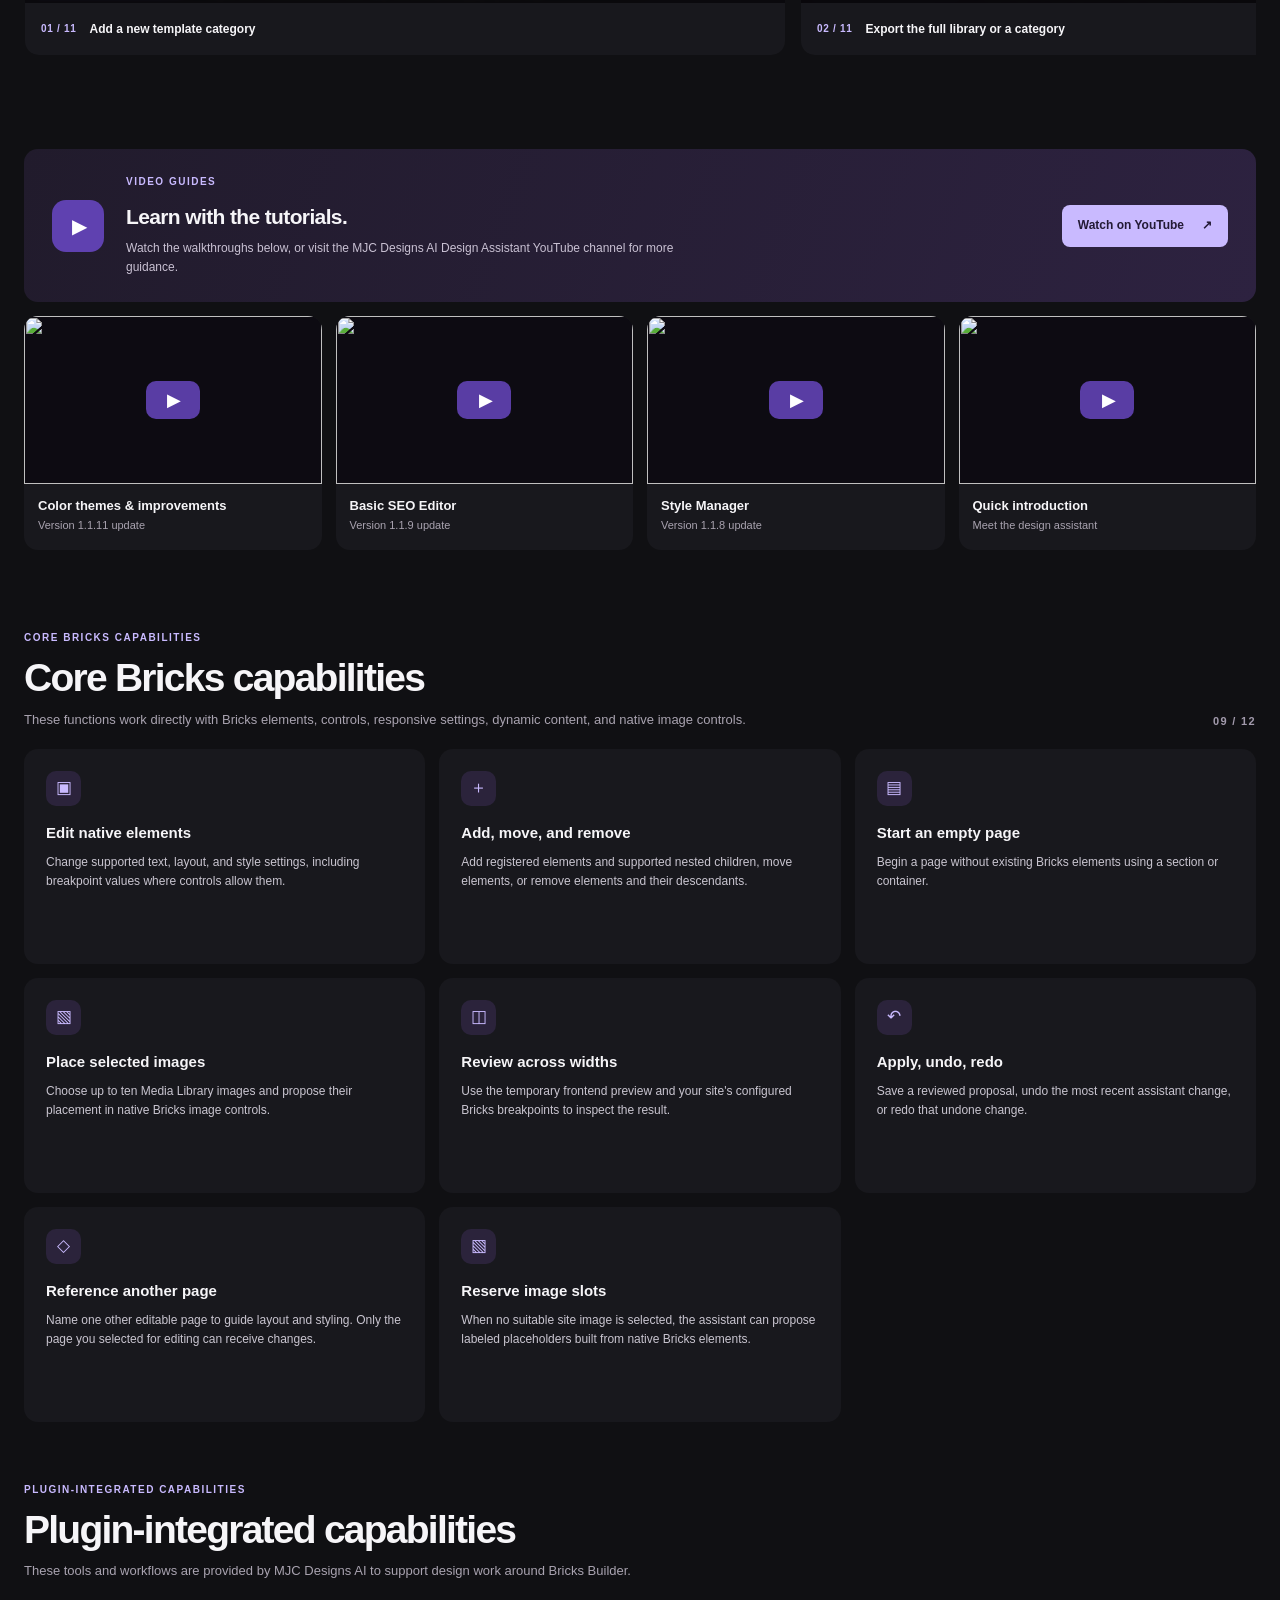
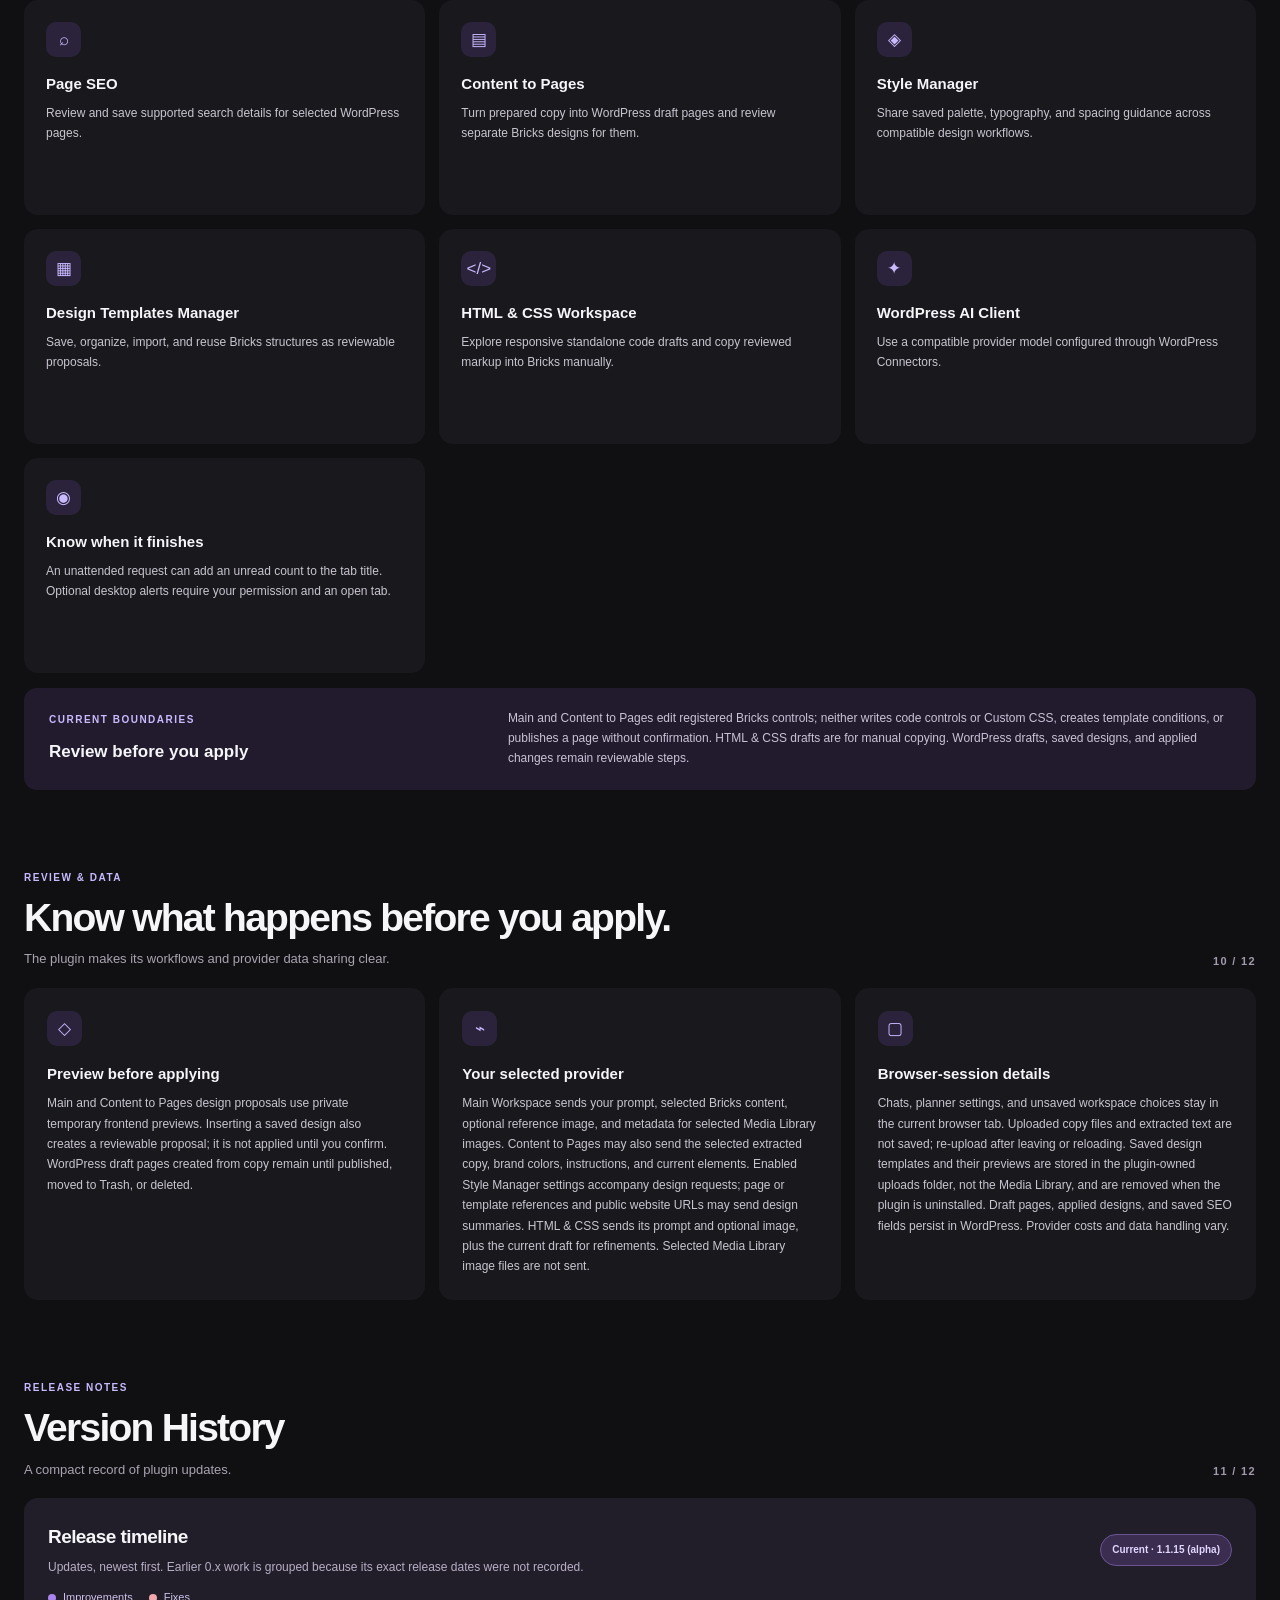
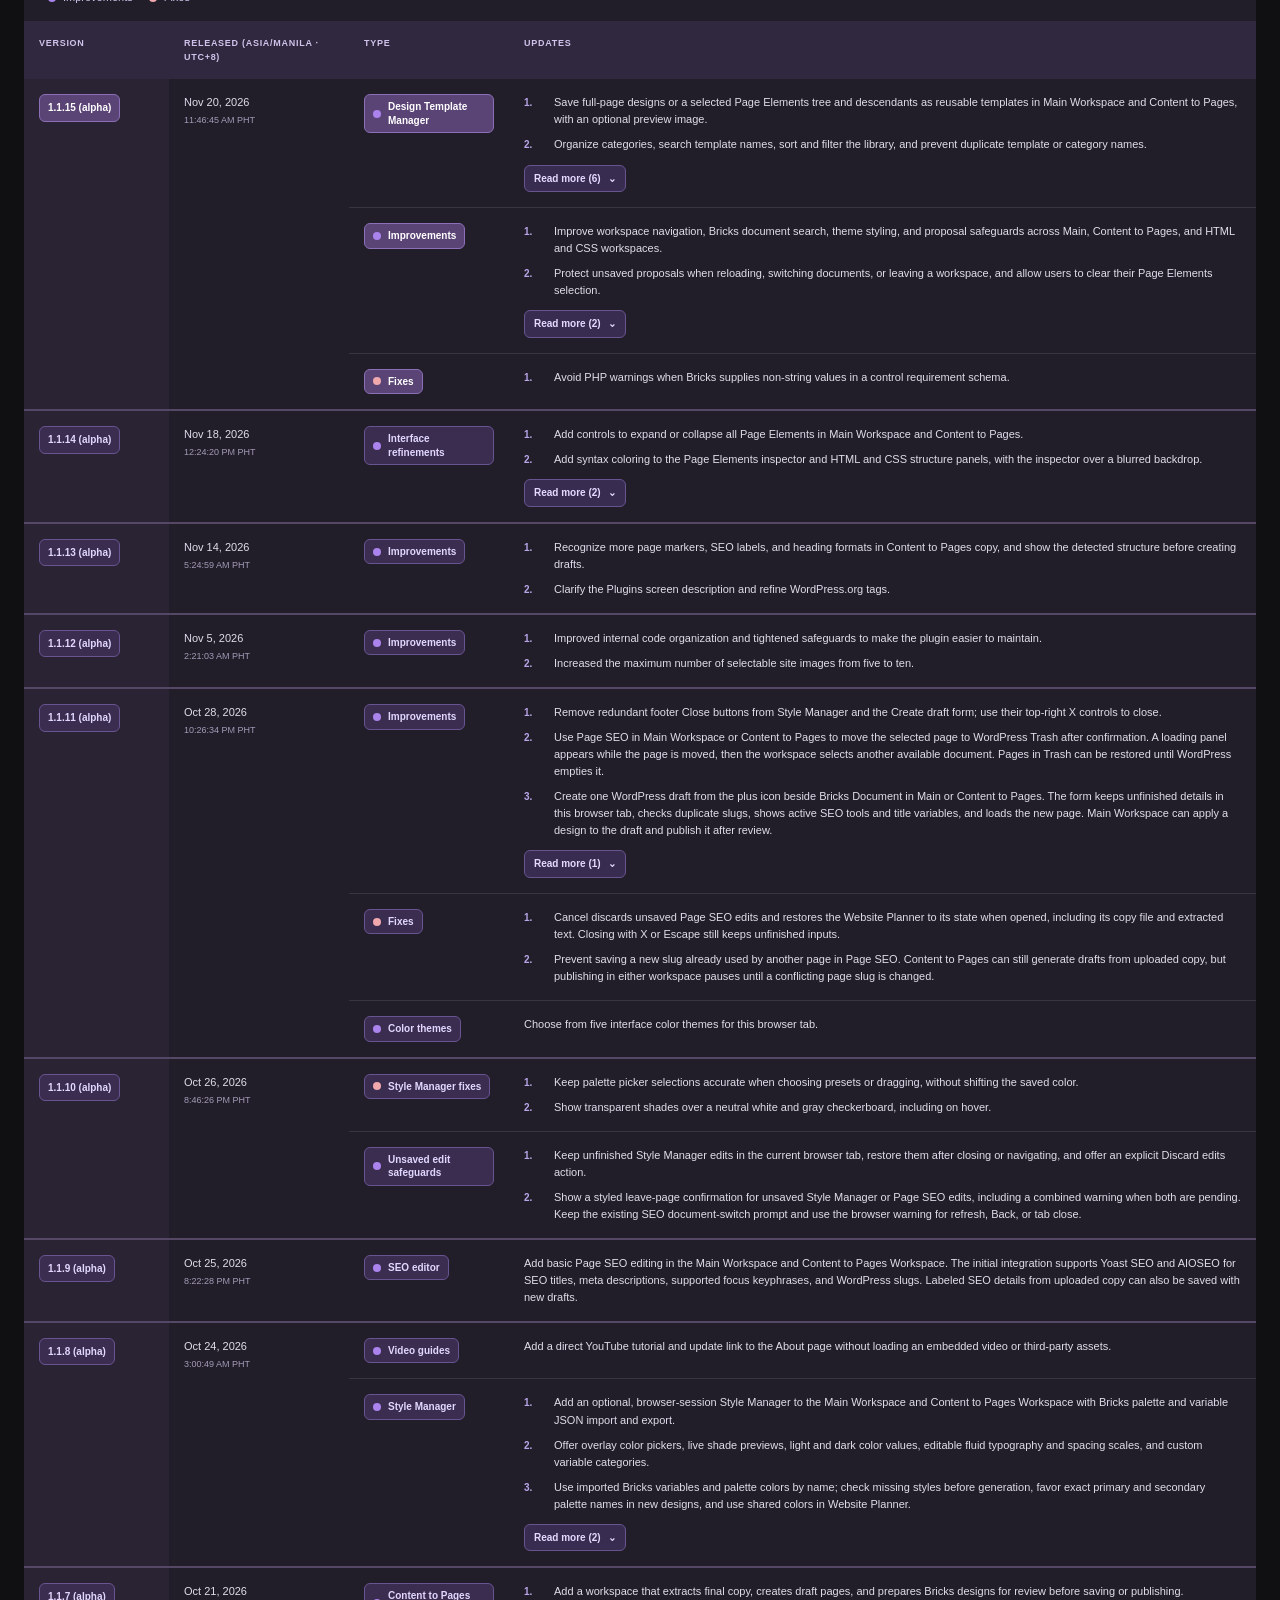
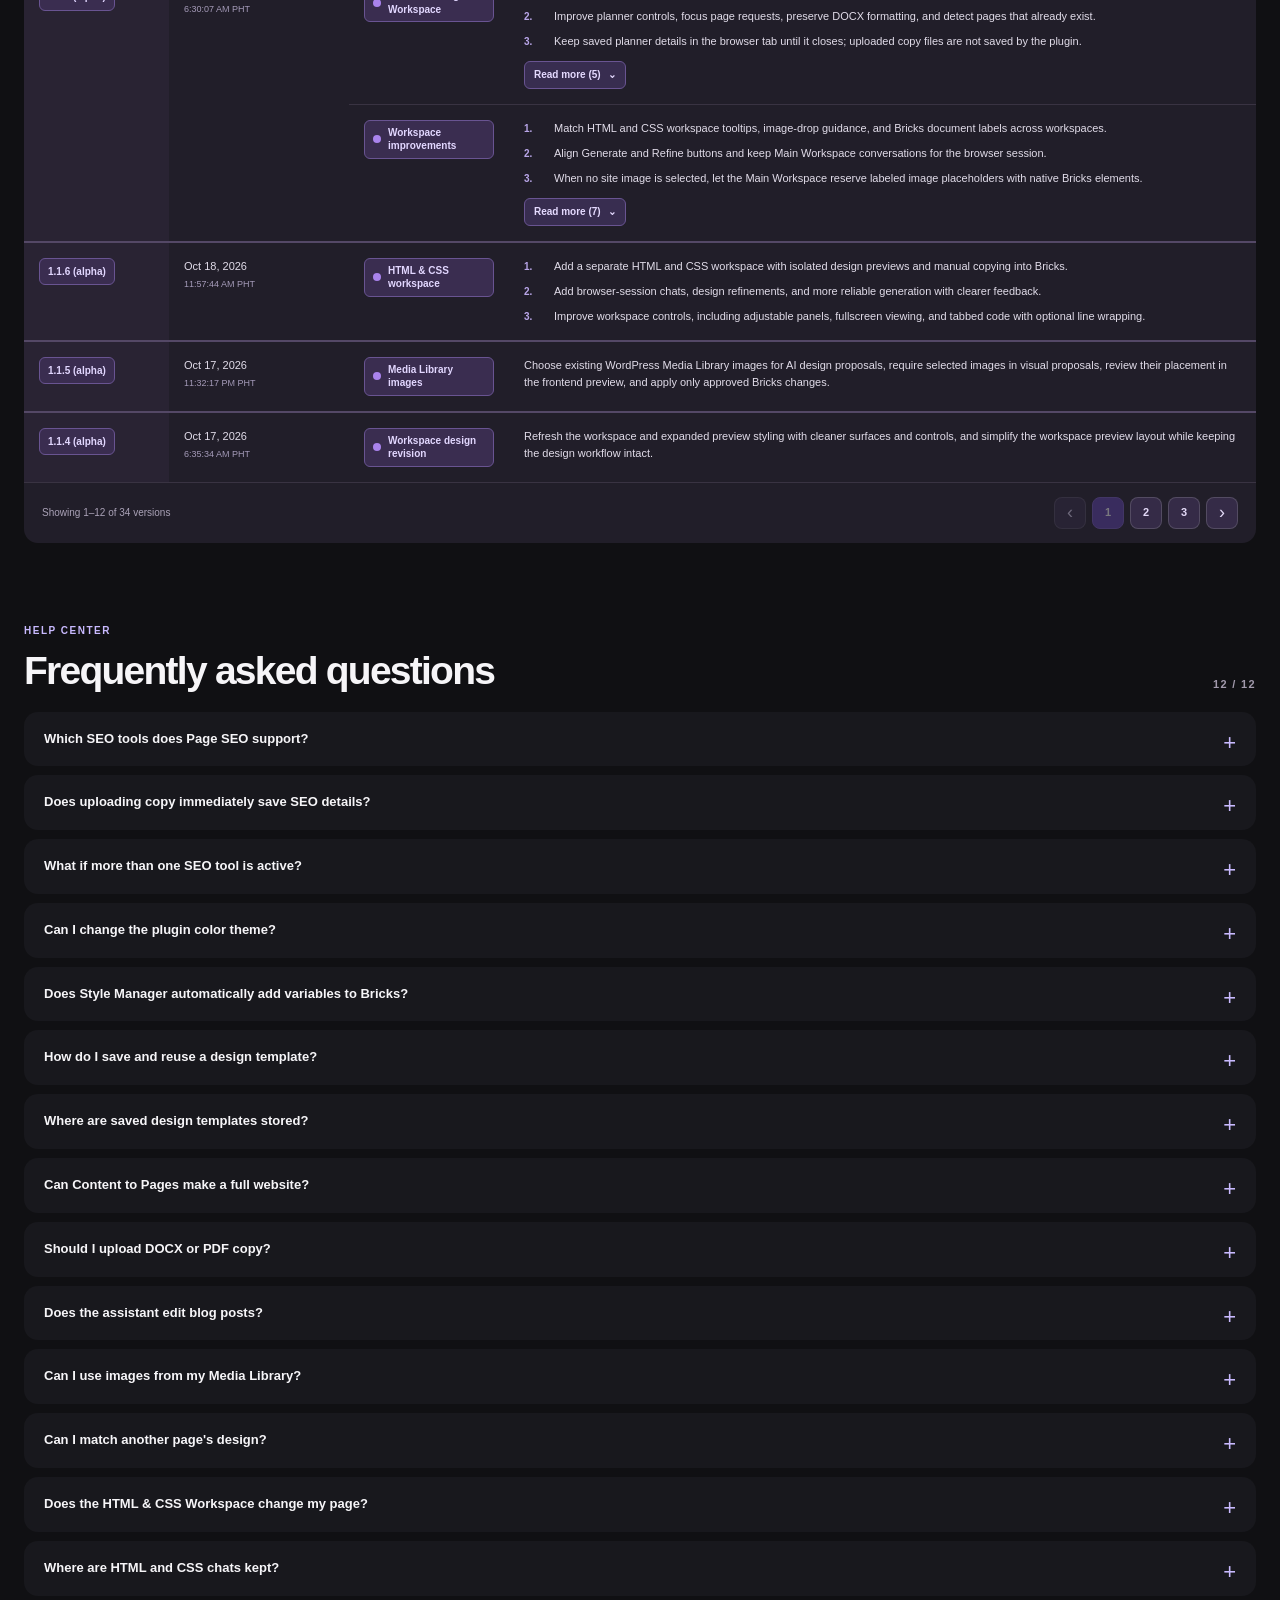
==== commit ea29fd2d: "Add files via upload website tweaks" ====
--- a/index.html
+++ b/index.html
@@ -57,7 +57,7 @@
     </section>
 
     <section class="wrap section-block" id="workspaces">
-      <div class="section-title"><div><p class="kicker">THREE WAYS TO DESIGN</p><h2>Choose your workspace.</h2><p>Pick the workflow that fits the job you want to do.</p></div><span>01 / 11</span></div>
+      <div class="section-title"><div><p class="kicker">THREE WAYS TO DESIGN</p><h2>Choose your workspace.</h2><p>Pick the workflow that fits the job you want to do.</p></div><span>01 / 12</span></div>
       <div class="workspace-grid">
         <article class="card workspace-card">
           <div class="workspace-card-top"><span class="card-icon" aria-hidden="true">▣</span><span class="workspace-tag">EDIT A BRICKS PAGE</span></div>
@@ -86,7 +86,7 @@
     </section>
 
     <section class="wrap section-block color-themes-section" id="color-themes" aria-labelledby="color-themes-title">
-      <div class="section-title"><div><p class="kicker">NEW IN VERSION 1.1.11</p><h2 id="color-themes-title">A workspace in your color.</h2><p>Choose one of five dark interface themes in any workspace.</p></div><span>02 / 11</span></div>
+      <div class="section-title"><div><p class="kicker">NEW IN VERSION 1.1.11</p><h2 id="color-themes-title">A workspace in your color.</h2><p>Choose one of five dark interface themes in any workspace.</p></div><span>02 / 12</span></div>
       <div class="theme-showcase card">
         <a class="theme-showcase-image" href="assets/color-themes.png" target="_blank" rel="noopener noreferrer" aria-label="Open the Color Themes preview at full size"><img src="assets/color-themes.png" alt="Five MJC Designs AI interface themes side by side: Classic Purple, Ocean Blue, Forest Green, Strawberry Milk, and Saffron Yellow" width="1787" height="1078" loading="lazy" decoding="async"></a>
         <div class="theme-showcase-copy"><div><span class="workspace-tag">FIVE INTERFACE THEMES</span><h3>Pick the mood. Keep the workflow.</h3><p>Classic Purple, Ocean Blue, Forest Green, Strawberry Milk, or Saffron Yellow. Open the color drop menu in a workspace header to switch themes.</p></div><div class="theme-showcase-aside"><strong>Just for this tab</strong><p>Your choice follows the plugin screens in the current browser tab and resets when the tab closes. It does not change your Bricks page colors or Style Manager palettes.</p><a href="assets/color-themes.png" target="_blank" rel="noopener noreferrer">View the image full size <span aria-hidden="true">↗</span></a></div></div>
@@ -95,7 +95,7 @@
     </section>
 
     <section class="wrap section-block" id="page-seo" aria-labelledby="page-seo-title">
-      <div class="section-title"><div><p class="kicker">INTRODUCED IN VERSION 1.1.9</p><h2 id="page-seo-title">Give each page its search details.</h2><p>Open Page SEO from the Main or Content to Pages workspace when a WordPress page is selected.</p></div><span>03 / 11</span></div>
+      <div class="section-title"><div><p class="kicker">INTRODUCED IN VERSION 1.1.9</p><h2 id="page-seo-title">Give each page its search details.</h2><p>Open Page SEO from the Main or Content to Pages workspace when a WordPress page is selected.</p></div><span>03 / 12</span></div>
       <div class="content-lead card"><div><span class="workspace-tag">OPTIONAL PAGE SEO EDITOR</span><h3>Review the details, then apply.</h3><p>Preview and edit a page's SEO title, meta description, supported focus keyphrase, and WordPress slug. The editor saves supported fields to the SEO tool you choose only when you apply them.</p><div class="seo-fields" aria-label="Supported Page SEO details"><span>SEO title</span><span>Meta description</span><span>Focus keyphrase</span><span>Page slug</span></div></div><div class="content-lead-aside"><strong>Initial integrations</strong><span>Yoast SEO and AIOSEO are supported where the active installation and your account allow the relevant fields. The slug is saved through WordPress.</span></div></div>
       <div class="style-feature-grid">
         <article class="card"><h3>Preview before saving</h3><p>Check the title, page URL, and description together. The length indicators are estimates, not scores from an SEO tool. Changing a published slug needs confirmation and may need a redirect.</p></article>
@@ -106,7 +106,7 @@
     </section>
 
     <section class="wrap section-block" id="content-to-pages">
-      <div class="section-title"><div><p class="kicker">INTRODUCED IN VERSION 1.1.7</p><h2>From final copy to draft pages.</h2><p>Content to Pages keeps page creation and design review in separate steps.</p></div><span>04 / 11</span></div>
+      <div class="section-title"><div><p class="kicker">INTRODUCED IN VERSION 1.1.7</p><h2>From final copy to draft pages.</h2><p>Content to Pages keeps page creation and design review in separate steps.</p></div><span>04 / 12</span></div>
       <div class="content-lead card"><div><span class="workspace-tag">CONTENT TO PAGES WORKSPACE</span><h3>Bring the words. Shape the pages.</h3><p>Review the detected page structure and extracted copy, add brand colors and instructions, then create WordPress drafts. Clearly labeled SEO details can follow new drafts when one supported SEO tool is active. Generate and refine a Bricks design for each page when you are ready.</p></div><div class="content-lead-aside"><strong>Draft first</strong><span>Pages remain drafts after design changes. Publishing requires a separate confirmation and permission.</span></div></div>
       <ol class="content-steps">
         <li class="card"><span>01</span><h3>Prepare your copy</h3><p>Upload a DOCX or text-based PDF. Pages can start with <code>Page: Home</code>, <code>HP - Home</code>, or <code>2P - About</code>; SEO labels and <code>H1:</code> or <code>[H1]</code> headings are also recognized. Review the detected structure before creating drafts. Files can be up to 50 MB, subject to your server's upload limit.</p></li>
@@ -118,7 +118,7 @@
     </section>
 
     <section class="wrap section-block" id="quick-start">
-      <div class="section-title"><div><p class="kicker">GETTING STARTED</p><h2>Quick start</h2><p>Use the main workspace to take a page from request to reviewed change in five steps.</p></div><span>05 / 11</span></div>
+      <div class="section-title"><div><p class="kicker">GETTING STARTED</p><h2>Quick start</h2><p>Use the main workspace to take a page from request to reviewed change in five steps.</p></div><span>05 / 12</span></div>
       <div class="card steps-card">
         <ol class="steps">
           <li><div><h3>Connect your AI provider</h3><p>A site administrator configures a compatible provider under <strong>WordPress Settings → Connectors</strong>. Choose an available model in the assistant.</p></div></li>
@@ -133,7 +133,7 @@
     </section>
 
     <section class="wrap section-block screenshots-section" id="screenshots" aria-labelledby="screenshots-title">
-      <div class="section-title"><div><p class="kicker">SEE IT IN ACTION</p><h2 id="screenshots-title">Explore the workspaces.</h2><p>Browse real plugin screens. Select an image to enlarge it and step through the workflow.</p></div></div>
+      <div class="section-title"><div><p class="kicker">SEE IT IN ACTION</p><h2 id="screenshots-title">Explore the workspaces.</h2><p>Browse real plugin screens. Select an image to enlarge it and step through the workflow.</p></div><span>06 / 12</span></div>
       <div class="screenshot-group" data-gallery="main">
         <div class="screenshot-group-head"><div><h3>Main Workspace</h3><p>1–14 · 14 screenshots</p></div><div class="screenshot-controls"><span class="screenshot-position" aria-live="polite">1 / 14</span><button class="screenshot-prev" type="button" aria-label="Previous Main Workspace screenshot" aria-controls="gallery-main">‹</button><button class="screenshot-next" type="button" aria-label="Next Main Workspace screenshot" aria-controls="gallery-main">›</button></div></div>
         <div class="screenshot-track" id="gallery-main" role="region" aria-label="Main Workspace screenshots" tabindex="0">
@@ -196,7 +196,7 @@
 
     <section class="wrap section-block design-tools-section" id="design-tools" aria-label="Style Manager and Design Templates">
       <div class="design-tool-block" id="style-manager" aria-labelledby="style-manager-title">
-        <div class="section-title"><div><p class="kicker">INTRODUCED IN VERSION 1.1.8</p><h3 id="style-manager-title">Keep your design language together.</h3><p>Style Manager gives the Main and Content to Pages workspaces a shared set of colors and variables for the current browser session.</p></div><span>06 / 11</span></div>
+        <div class="section-title"><div><p class="kicker">INTRODUCED IN VERSION 1.1.8</p><h3 id="style-manager-title">Keep your design language together.</h3><p>Style Manager gives the Main and Content to Pages workspaces a shared set of colors and variables for the current browser session.</p></div><span>07 / 12</span></div>
         <div class="content-lead card"><div><span class="workspace-tag">OPTIONAL STYLE MANAGER</span><h3>Set the palette. Shape the scales.</h3><p>Create palette colors and dark counterparts, tune individual shades, and define fluid typography and spacing. When enabled, the assistant can use these settings in compatible Bricks controls while you review its proposals.</p></div><div class="content-lead-aside"><strong>Works with Bricks</strong><span>Import or export Bricks-compatible JSON for colors and variables. Review the generated design and import the JSON into Bricks separately.</span></div></div>
         <div class="style-feature-grid">
           <article class="card"><h3>Colors and shades</h3><p>Edit palette colors with a color picker, adjust light and dark shade steps, and restore generated values when needed.</p></article>
@@ -219,7 +219,7 @@
       </div>
       </div>
       <div class="design-tool-block" id="design-templates" aria-labelledby="design-templates-title">
-        <div class="section-title"><div><p class="kicker">NEW IN VERSION 1.1.15 · ALPHA</p><h3 id="design-templates-title">Keep good designs within reach.</h3><p>Save and reuse full-page designs or selected Bricks element trees in Main Workspace and Content to Pages.</p></div><span>07 / 11</span></div>
+        <div class="section-title"><div><p class="kicker">NEW IN VERSION 1.1.15 · ALPHA</p><h3 id="design-templates-title">Keep good designs within reach.</h3><p>Save and reuse full-page designs or selected Bricks element trees in Main Workspace and Content to Pages.</p></div><span>08 / 12</span></div>
         <div class="content-lead card"><div><span class="workspace-tag">DESIGN TEMPLATES MANAGER</span><h3>Build a library from reviewed Bricks structures.</h3><p>Save a full design or selected Page Elements tree with its descendants, add an optional preview image, then organize templates into categories. Search, sort, and select templates to manage the library.</p></div><div class="content-lead-aside"><strong>Review before applying</strong><span>Insert a saved design at the bottom of the page as a proposal. Inspect the changes before applying them.</span></div></div>
         <div class="style-feature-grid template-feature-grid">
           <article class="card"><h3>Organize your library</h3><p>Create categories, search names, sort the collection, show or hide previews, and prevent duplicate template or category names.</p></article>
@@ -264,7 +264,7 @@
     </section>
 
     <section class="wrap section-block" id="capabilities">
-      <div class="section-title"><div><p class="kicker">CORE BRICKS CAPABILITIES</p><h2>Core Bricks capabilities</h2><p>These functions work directly with Bricks elements, controls, responsive settings, dynamic content, and native image controls.</p></div><span>08 / 11</span></div>
+      <div class="section-title"><div><p class="kicker">CORE BRICKS CAPABILITIES</p><h2>Core Bricks capabilities</h2><p>These functions work directly with Bricks elements, controls, responsive settings, dynamic content, and native image controls.</p></div><span>09 / 12</span></div>
       <div class="capability-grid">
         <article class="card capability"><span class="card-icon" aria-hidden="true">▣</span><h3>Edit native elements</h3><p>Change supported text, layout, and style settings, including breakpoint values where controls allow them.</p></article>
         <article class="card capability"><span class="card-icon" aria-hidden="true">＋</span><h3>Add, move, and remove</h3><p>Add registered elements and supported nested children, move elements, or remove elements and their descendants.</p></article>
@@ -291,7 +291,7 @@
     </section>
 
     <section class="wrap section-block" id="review">
-      <div class="section-title"><div><p class="kicker">REVIEW &amp; DATA</p><h2>Know what happens before you apply.</h2><p>The plugin makes its workflows and provider data sharing clear.</p></div><span>09 / 11</span></div>
+      <div class="section-title"><div><p class="kicker">REVIEW &amp; DATA</p><h2>Know what happens before you apply.</h2><p>The plugin makes its workflows and provider data sharing clear.</p></div><span>10 / 12</span></div>
       <div class="review-grid">
         <article class="card"><span class="card-icon" aria-hidden="true">◇</span><h3>Preview before applying</h3><p>Main and Content to Pages design proposals use private temporary frontend previews. Inserting a saved design also creates a reviewable proposal; it is not applied until you confirm. WordPress draft pages created from copy remain until published, moved to Trash, or deleted.</p></article>
         <article class="card"><span class="card-icon" aria-hidden="true">⌁</span><h3>Your selected provider</h3><p>Main Workspace sends your prompt, selected Bricks content, optional reference image, and metadata for selected Media Library images. Content to Pages may also send the selected extracted copy, brand colors, instructions, and current elements. Enabled Style Manager settings accompany design requests; page or template references and public website URLs may send design summaries. HTML &amp; CSS sends its prompt and optional image, plus the current draft for refinements. Selected Media Library image files are not sent.</p></article>
@@ -300,7 +300,7 @@
     </section>
 
     <section class="wrap section-block history-section" id="history" aria-labelledby="history-title">
-      <div class="section-title"><div><p class="kicker">RELEASE NOTES</p><h2 id="history-title">Version History</h2><p>A compact record of plugin updates.</p></div><span>10 / 11</span></div>
+      <div class="section-title"><div><p class="kicker">RELEASE NOTES</p><h2 id="history-title">Version History</h2><p>A compact record of plugin updates.</p></div><span>11 / 12</span></div>
       <div class="history-card card">
         <div class="history-intro"><div><h3>Release timeline</h3><p>Updates, newest first. Earlier 0.x work is grouped because its exact release dates were not recorded.</p></div><span class="history-current">Current · 1.1.15 (alpha)</span></div>
         <div class="history-legend" aria-label="Change types"><span><i class="history-dot is-change" aria-hidden="true"></i>Improvements</span><span><i class="history-dot is-fix" aria-hidden="true"></i>Fixes</span></div>
@@ -421,7 +421,7 @@
     </section>
 
     <section class="wrap section-block faq-block" id="faq">
-      <div class="section-title"><div><p class="kicker">HELP CENTER</p><h2>Frequently asked questions</h2></div><span>11 / 11</span></div>
+      <div class="section-title"><div><p class="kicker">HELP CENTER</p><h2>Frequently asked questions</h2></div><span>12 / 12</span></div>
       <div class="faq-list">
         <details class="card"><summary>Which SEO tools does Page SEO support?</summary><p>The initial integration supports Yoast SEO and AIOSEO for SEO titles, meta descriptions, supported focus keyphrases, and the WordPress page slug. Available fields depend on the active tool and your account. The plugin is independent of both SEO tools.</p></details>
         <details class="card"><summary>Does uploading copy immediately save SEO details?</summary><p>No. After extraction, clearly labeled SEO details appear as suggestions for each page. Generate Drafts can save those labeled details with newly created drafts when exactly one supported SEO tool is active. Later edits require Apply in Page SEO. If no slug is supplied, WordPress handles it.</p></details>
